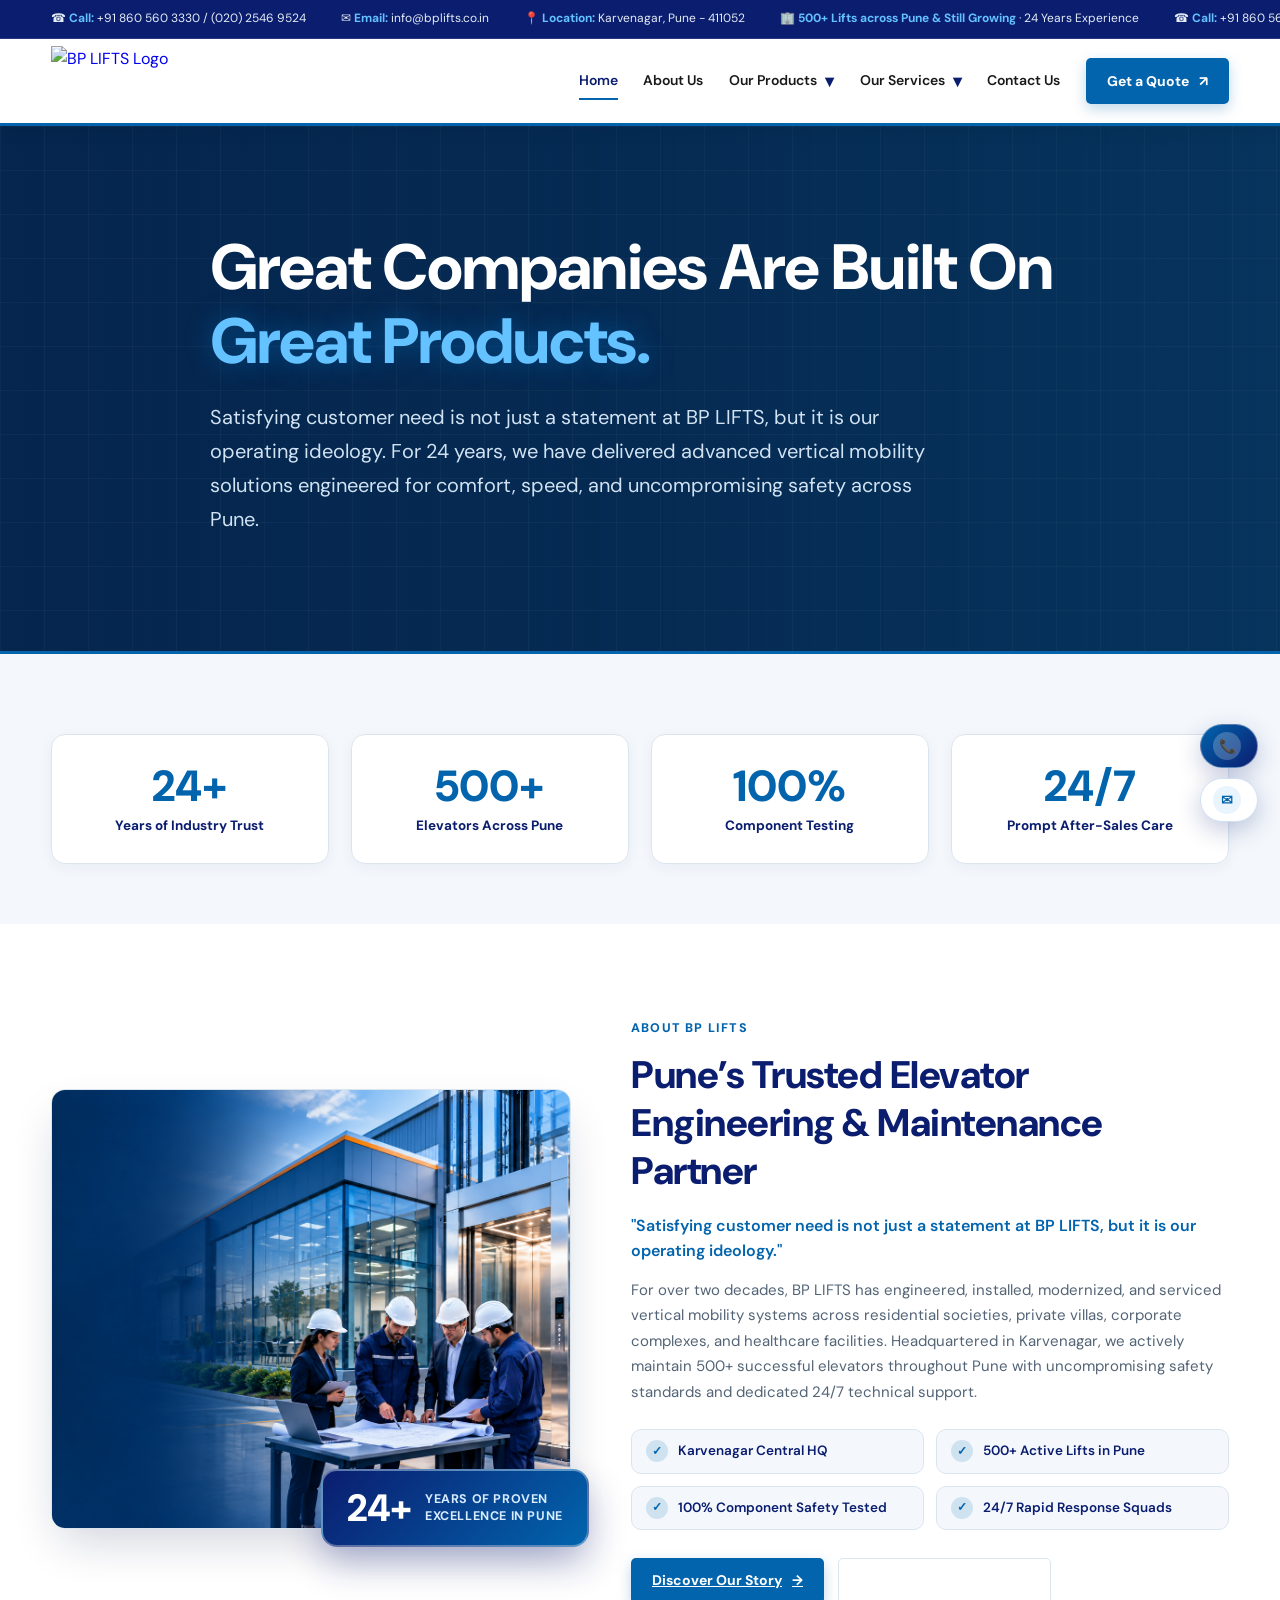
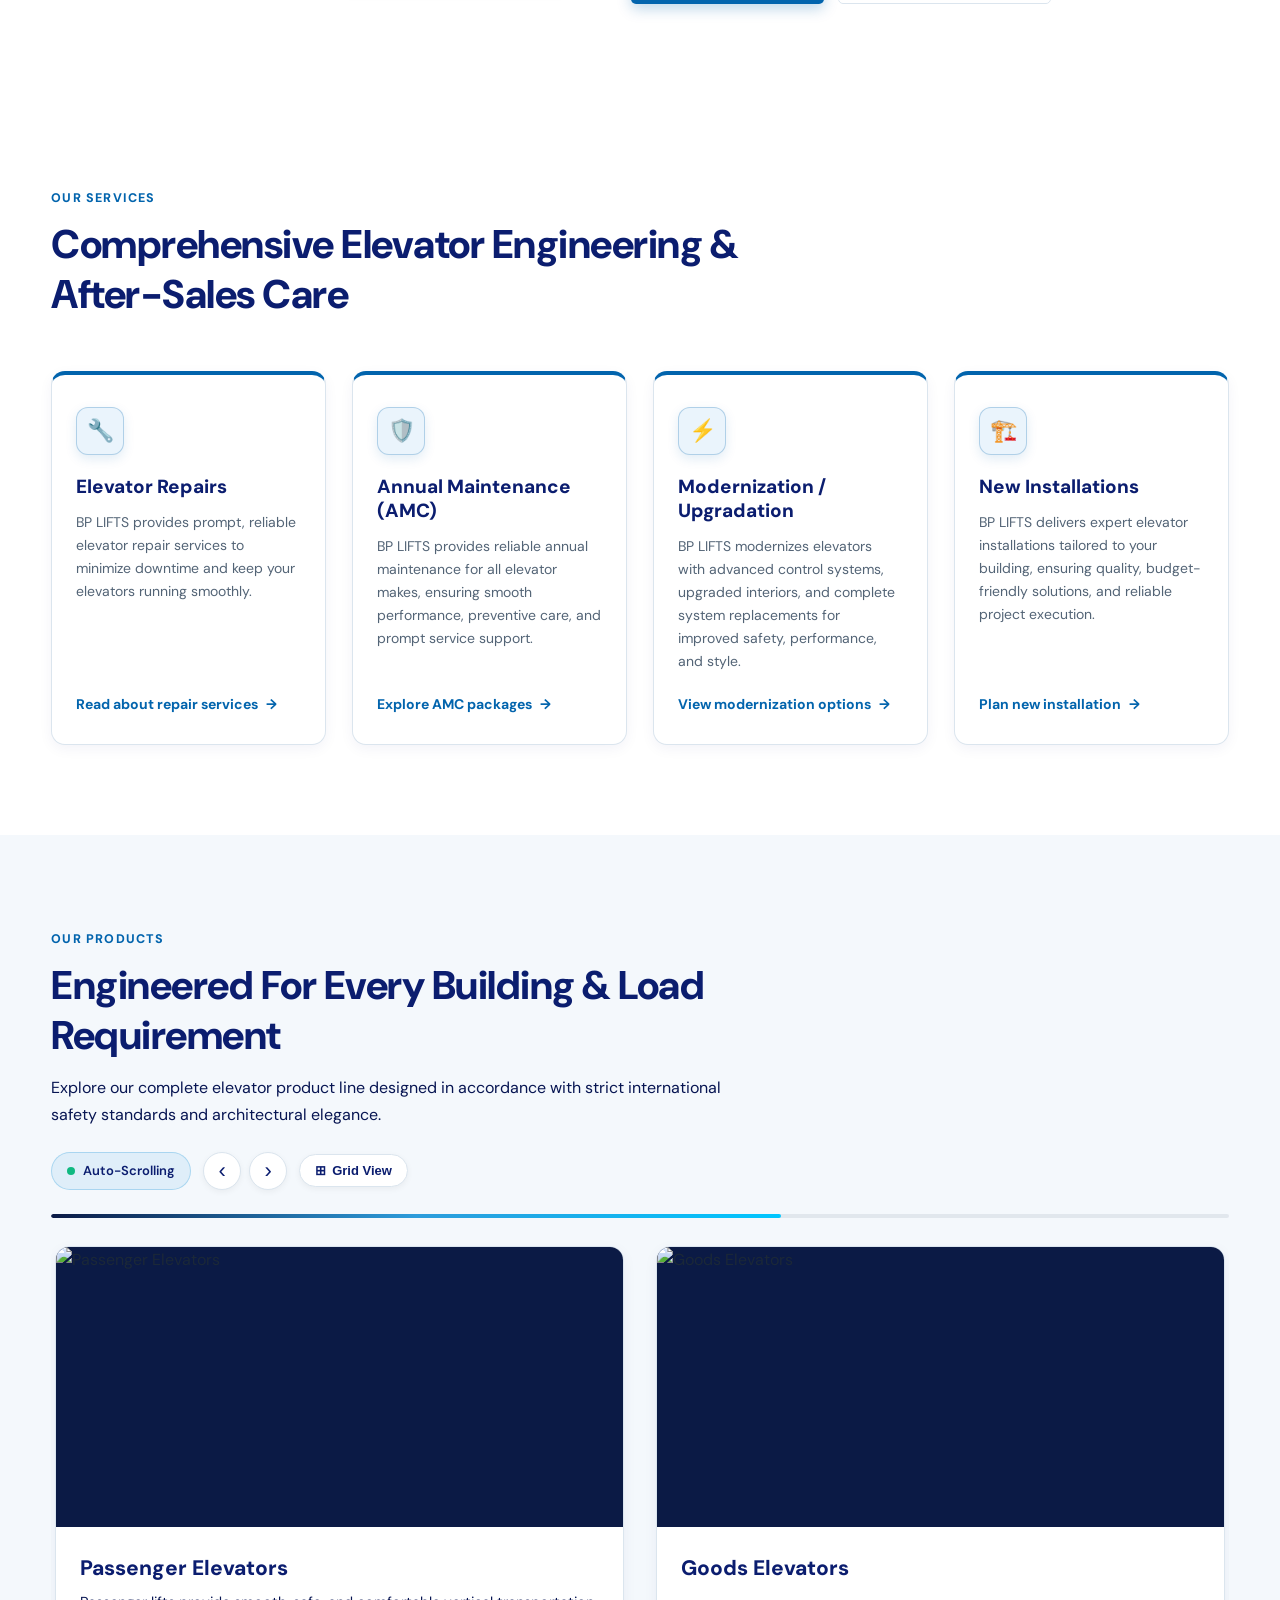
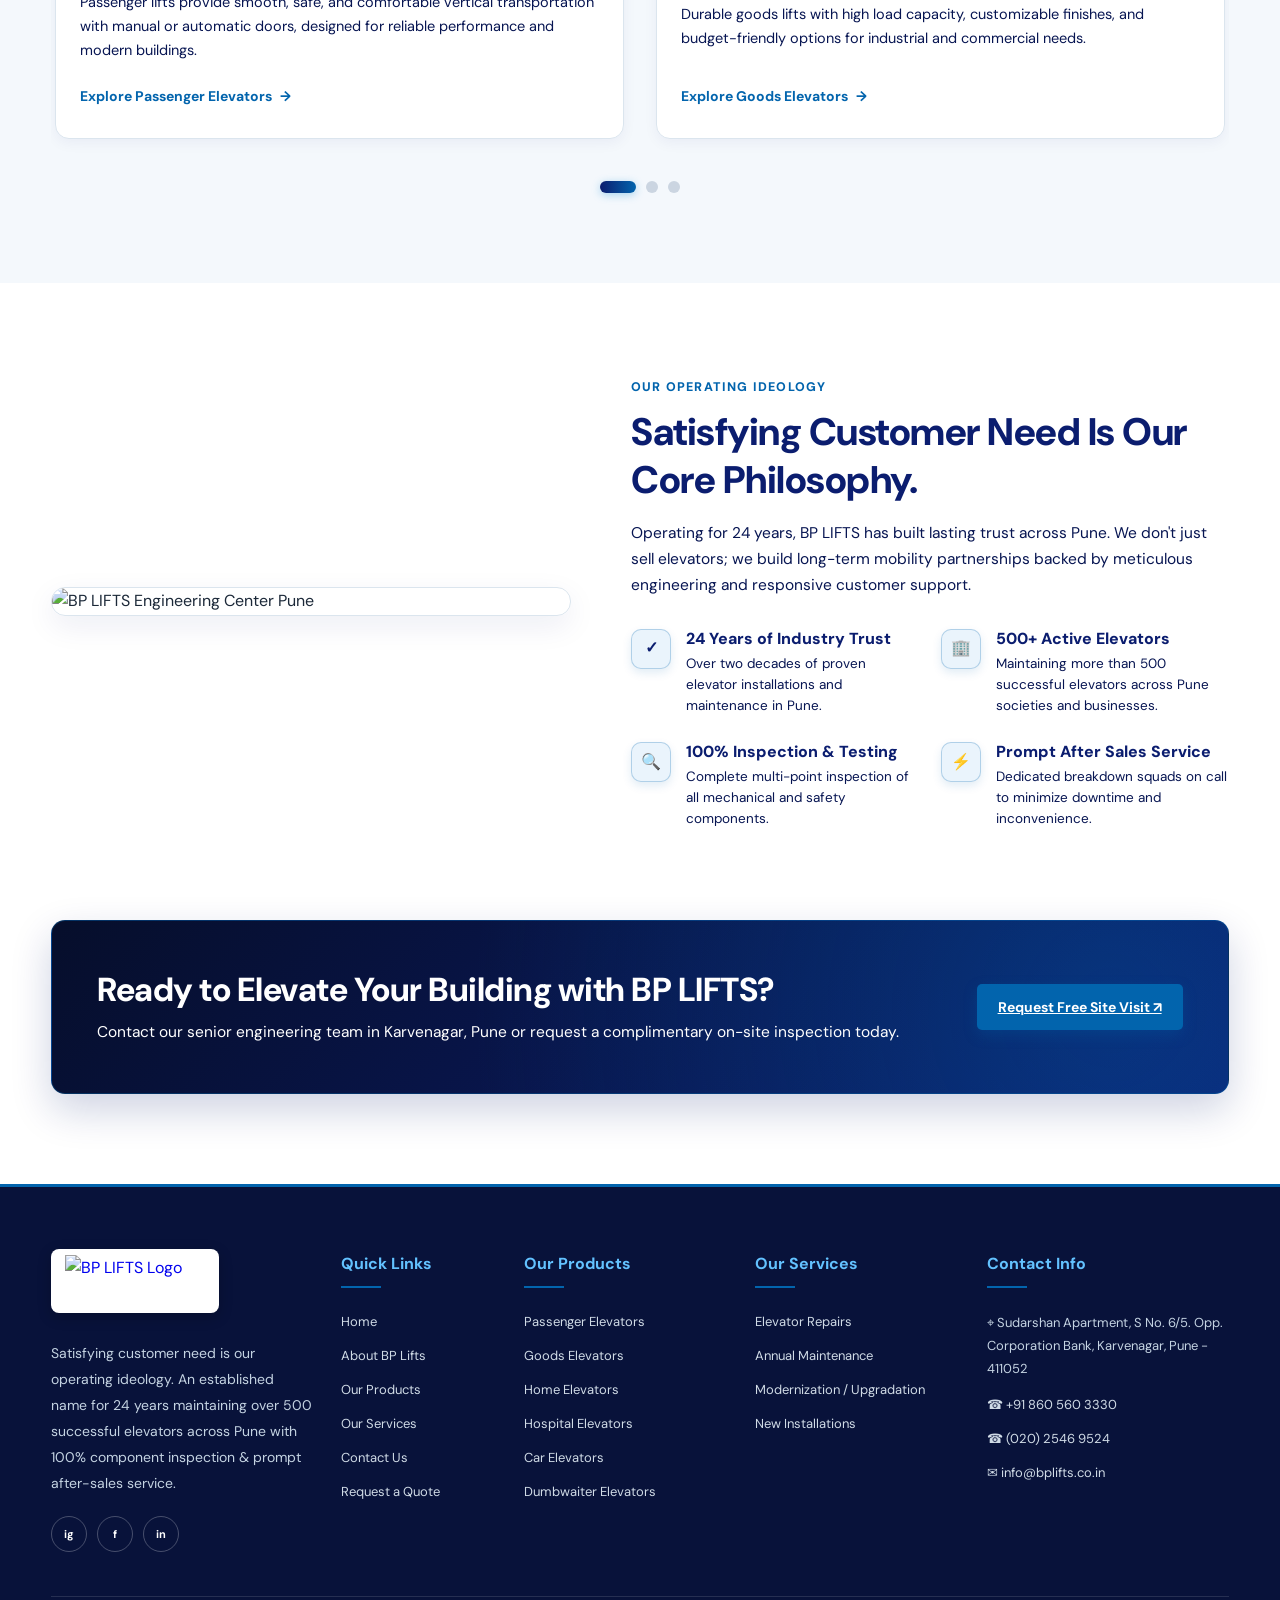
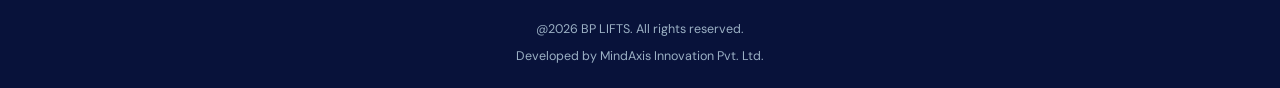
==== BP_Lift_Website/index.html @ f6296ca6 "Update BP LIFTS website pages and styling" ====
<!DOCTYPE html>
<html lang="en">

<head>
  <meta charset="UTF-8">
  <meta name="viewport" content="width=device-width, initial-scale=1.0">
  <meta name="description"
    content="BP LIFTS Pune - Great Companies Are Built On Great Products. Over 500 Lifts across Pune, 24 Years of Engineering Excellence.">
  <title>BP LIFTS Pune | Premium Elevators &amp; Maintenance Services</title>
  <link rel="stylesheet" href="hf.css">
  <link rel="stylesheet" href="index.css">
</head>

<body>

  <!-- TOP CONTACT BAR -->
  <div class="topbar">
    <div class="container topbar-inner">
      <div class="topbar-track" aria-label="Contact details">
        <span class="topbar-item">☎ <b>Call:</b> <a href="tel:+918605603330">+91 860 560 3330</a> / <a
            href="tel:02025469524">(020) 2546 9524</a></span>
        <span class="topbar-item">✉ <b>Email:</b> <a href="mailto:info@bplifts.co.in">info@bplifts.co.in</a></span>
        <span class="topbar-item">📍 <b>Location:</b> Karvenagar, Pune - 411052</span>
        <span class="topbar-item">🏢 <b>500+ Lifts across Pune &amp; Still Growing</b> · 24 Years Experience</span>
        <span class="topbar-item">☎ <b>Call:</b> <a href="tel:+918605603330">+91 860 560 3330</a></span>
        <span class="topbar-item">✉ <b>Email:</b> <a href="mailto:info@bplifts.co.in">info@bplifts.co.in</a></span>
      </div>
      <div class="topbar-social" aria-label="Social links">
        <a class="social-dot" href="#" aria-label="Instagram">ig</a>
        <a class="social-dot" href="#" aria-label="Facebook">f</a>
        <a class="social-dot" href="#" aria-label="LinkedIn">in</a>
      </div>
    </div>
  </div>

  <!-- MAIN HEADER -->
  <header class="site-header">
    <div class="container nav-wrap">
      <a class="brand" href="index.html" aria-label="BP LIFTS home">
        <img src="images/bplogo.jpeg" alt="BP LIFTS Logo" class="site-logo">
      </a>
      <button class="menu-toggle" aria-label="Toggle navigation" aria-expanded="false">☰</button>
      <nav class="nav-links" aria-label="Main navigation">
        <a href="index.html" data-page="home" class="active">Home</a>
        <a href="about.html" data-page="about">About Us</a>

        <!-- OUR PRODUCTS DROPDOWN -->
        <div class="nav-dropdown">
          <a href="products.html" class="nav-dropdown-toggle" data-page="products" aria-haspopup="true"
            aria-expanded="false">
            Our Products <span class="dropdown-arrow">▾</span>
          </a>
          <div class="dropdown-menu" role="menu">
            <a href="products.html" class="dropdown-all">All Products <span>→</span></a>
            <div class="dropdown-divider"></div>
            <a href="products.html#passenger">Passenger Elevators</a>
            <a href="products.html#goods">Goods Elevators</a>
            <a href="products.html#home">Home Elevators</a>
            <a href="products.html#hospital">Hospital Elevators</a>
            <a href="products.html#car">Car Elevators</a>
            <a href="products.html#dumbwaiter">Dumbwaiter Elevators</a>
          </div>
        </div>

        <!-- OUR SERVICES DROPDOWN -->
        <div class="nav-dropdown">
          <a href="services.html" class="nav-dropdown-toggle" data-page="services" aria-haspopup="true"
            aria-expanded="false">
            Our Services <span class="dropdown-arrow">▾</span>
          </a>
          <div class="dropdown-menu" role="menu">
            <a href="services.html" class="dropdown-all">All Services <span>→</span></a>
            <div class="dropdown-divider"></div>
            <a href="services.html#repair">Elevator Repairs</a>
            <a href="services.html#maintenance">Annual Maintenance (AMC)</a>
            <a href="services.html#modernization">Modernization / Upgradation</a>
            <a href="services.html#installation">New Installations</a>
          </div>
        </div>

        <a href="contact.html" data-page="contact">Contact Us</a>
        <a class="btn btn-primary" href="contact.html#quote">Get a Quote <span>↗</span></a>
      </nav>
    </div>
  </header>

  <main>

    <!-- HERO SECTION -->
    <section class="hero">
      <div class="container hero-grid">
        <div>
          <h1>Great Companies Are Built On <span>Great Products.</span></h1>
          <p>Satisfying customer need is not just a statement at BP LIFTS, but it is our operating ideology. For 24
            years, we have delivered advanced vertical mobility solutions engineered for comfort, speed, and
            uncompromising safety across Pune.</p>
        </div>
      </div>
    </section>

    <!-- STATS BAR -->
    <section class="section section-soft" style="padding: 40px 0 20px;">
      <div class="container">
        <div class="stats-grid">
          <div class="stat-card reveal-card">
            <div class="stat-number" data-target="24" data-suffix="+">24+</div>
            <div class="stat-label">Years of Industry Trust</div>
          </div>
          <div class="stat-card reveal-card">
            <div class="stat-number" data-target="500" data-suffix="+">500+</div>
            <div class="stat-label">Elevators Across Pune</div>
          </div>
          <div class="stat-card reveal-card">
            <div class="stat-number" data-target="100" data-suffix="%">100%</div>
            <div class="stat-label">Component Testing</div>
          </div>
          <div class="stat-card reveal-card">
            <div class="stat-number">24/7</div>
            <div class="stat-label">Prompt After-Sales Care</div>
          </div>
        </div>
      </div>
    </section>

    <!-- SHORT ABOUT BP LIFTS SECTION -->
    <section class="section about-home" id="about-overview">
      <div class="container">
        <div class="about-home-grid">
          <!-- Left: Image with floating badge -->
          <div class="about-home-media reveal-card">
            <div class="about-home-img-wrap">
              <img loading="lazy" src="images/aboutbg.png" alt="BP LIFTS Elevator Engineering Pune">
            </div>
            <div class="about-experience-badge">
              <div class="about-badge-number">24+</div>
              <div class="about-badge-text">Years Of Proven<br>Excellence In Pune</div>
            </div>
          </div>

          <!-- Right: Content & Key Highlights -->
          <div class="about-home-content reveal-card">
            <div class="eyebrow">About BP LIFTS</div>
            <h2>Pune’s Trusted Elevator Engineering &amp; Maintenance Partner</h2>
            <p class="about-home-lead">"Satisfying customer need is not just a statement at BP LIFTS, but it is our
              operating ideology."</p>
            <p class="about-home-p">For over two decades, BP LIFTS has engineered, installed, modernized, and serviced
              vertical mobility systems across residential societies, private villas, corporate complexes, and
              healthcare facilities. Headquartered in Karvenagar, we actively maintain 500+ successful elevators
              throughout Pune with uncompromising safety standards and dedicated 24/7 technical support.</p>

            <div class="about-home-pills">
              <div class="about-pill-item">
                <span class="pill-icon">✓</span>
                <span>Karvenagar Central HQ</span>
              </div>
              <div class="about-pill-item">
                <span class="pill-icon">✓</span>
                <span>500+ Active Lifts in Pune</span>
              </div>
              <div class="about-pill-item">
                <span class="pill-icon">✓</span>
                <span>100% Component Safety Tested</span>
              </div>
              <div class="about-pill-item">
                <span class="pill-icon">✓</span>
                <span>24/7 Rapid Response Squads</span>
              </div>
            </div>

            <div class="about-home-actions">
              <a class="btn btn-primary" href="about.html">Discover Our Story <span>→</span></a>
              <a class="btn btn-secondary" href="contact.html#quote" style="border: 1px solid var(--bp-border);">Request
                Free Site Visit <span>↗</span></a>
            </div>
          </div>
        </div>
      </div>
    </section>

    <!-- OUR SERVICES SECTION -->
    <section class="section" id="services">
      <div class="container">
        <div class="section-head">
          <div class="eyebrow">Our Services</div>
          <h2>Comprehensive Elevator Engineering &amp; After-Sales Care</h2>
        </div>

        <div class="services-grid-home">
          <!-- 1. ELEVATOR REPAIRS -->
          <div class="service-box reveal-card">
            <div>
              <div class="service-box-icon">🔧</div>
              <h3>Elevator Repairs</h3>
              <p>BP LIFTS provides prompt, reliable elevator repair services to minimize downtime and keep your
                elevators running smoothly.</p>
            </div>
            <a class="text-link" href="services.html#repair">Read about repair services <span>→</span></a>
          </div>

          <!-- 2. ANNUAL MAINTENANCE -->
          <div class="service-box reveal-card">
            <div>
              <div class="service-box-icon">🛡️</div>
              <h3>Annual Maintenance (AMC)</h3>
              <p>BP LIFTS provides reliable annual maintenance for all elevator makes, ensuring smooth performance,
                preventive care, and prompt service support.</p>
            </div>
            <a class="text-link" href="services.html#maintenance">Explore AMC packages <span>→</span></a>
          </div>

          <!-- 3. MODERNIZATION / UPGRADATION -->
          <div class="service-box reveal-card">
            <div>
              <div class="service-box-icon">⚡</div>
              <h3>Modernization / Upgradation</h3>
              <p>BP LIFTS modernizes elevators with advanced control systems, upgraded interiors, and complete system
                replacements for improved safety, performance, and style.</p>
            </div>
            <a class="text-link" href="services.html#modernization">View modernization options <span>→</span></a>
          </div>

          <!-- 4. NEW INSTALLATIONS -->
          <div class="service-box reveal-card">
            <div>
              <div class="service-box-icon">🏗️</div>
              <h3>New Installations</h3>
              <p>BP LIFTS delivers expert elevator installations tailored to your building, ensuring quality,
                budget-friendly solutions, and reliable project execution.</p>
            </div>
            <a class="text-link" href="services.html#installation">Plan new installation <span>→</span></a>
          </div>
        </div>
      </div>
    </section>

    <!-- OUR PRODUCTS SECTION (6 CORE PRODUCTS FROM BROCHURE) -->
    <section class="section section-soft" id="products">
      <div class="container">
        <div class="section-head products-header-wrap">
          <div>
            <div class="eyebrow">Our Products</div>
            <h2>Engineered For Every Building &amp; Load Requirement</h2>
            <p>Explore our complete elevator product line designed in accordance with strict international safety
              standards and architectural elegance.</p>
          </div>

          <!-- Carousel Controls & Interactive View Toggle -->
          <div class="products-carousel-toolbar">
            <div class="carousel-status-pill" id="carouselStatus" title="Status of card slider">
              <span class="pulse-dot"></span>
              <span class="status-text">Auto-Scrolling</span>
            </div>
            <div class="carousel-nav-controls">
              <button type="button" class="carousel-nav-btn prev-btn" id="prodPrevBtn" aria-label="Previous products"
                title="Previous products">‹</button>
              <button type="button" class="carousel-nav-btn next-btn" id="prodNextBtn" aria-label="Next products"
                title="Next products">›</button>
            </div>
            <button type="button" class="view-toggle-btn" id="viewToggleBtn"
              aria-label="Toggle between auto-slider and grid view" title="Switch layout">
              <span class="view-icon">⊞</span>
              <span class="view-label">Grid View</span>
            </button>
          </div>
        </div>

        <!-- Timer progress bar for smooth auto-scroll -->
        <div class="carousel-progress-track" id="carouselProgressTrack">
          <div class="carousel-progress-fill" id="carouselProgress"></div>
        </div>

        <!-- Slider Viewport: Keeps exactly 2 products in one row sliding smoothly -->
        <div class="products-slider-viewport" id="productsViewport">
          <div class="products-slider-track" id="productsTrack">
            <!-- 1. Passenger -->
            <article class="card reveal-card">
              <div class="card-img">
                <img loading="lazy"
                  src="https://media.istockphoto.com/id/523783327/photo/administrative-workers-smiling-in-elevator.jpg?s=170667a&w=0&k=20&c=rnMBOjRauPWeAwKF8XWBetefYHIlkX_GxK6dknkR7TA="
                  alt="Passenger Elevators">
              </div>
              <div class="card-body">
                <h3>Passenger Elevators</h3>
                <p>Passenger lifts provide smooth, safe, and comfortable vertical transportation with manual or
                  automatic
                  doors, designed for reliable performance and modern buildings.</p>
                <a class="text-link" href="products.html#passenger">Explore Passenger Elevators <span>→</span></a>
              </div>
            </article>

            <!-- 2. Goods -->
            <article class="card reveal-card">
              <div class="card-img">
                <img loading="lazy"
                  src="https://5.imimg.com/data5/SELLER/Default/2024/11/467856465/HE/YP/LT/126254231/commercial-goods-lift-1000x1000.jpg"
                  alt="Goods Elevators">
              </div>
              <div class="card-body">
                <h3>Goods Elevators</h3>
                <p>Durable goods lifts with high load capacity, customizable finishes, and budget-friendly options for
                  industrial and commercial needs.</p>
                <a class="text-link" href="products.html#goods">Explore Goods Elevators <span>→</span></a>
              </div>
            </article>

            <!-- 3. Home -->
            <article class="card reveal-card">
              <div class="card-img">
                <img loading="lazy"
                  src="https://tse1.mm.bing.net/th/id/OIP.SI5IVNrHRQ_gCzKectjDCgHaJ4?r=0&rs=1&pid=ImgDetMain&o=7&rm=3"
                  alt="Home Elevators">
              </div>
              <div class="card-body">
                <h3>Home Elevators</h3>
                <p>Compact, energy-efficient home lifts for villas, bungalows, and duplexes, featuring gearless
                  technology, no machine room requirement, and single-phase power compatibility.</p>
                <a class="text-link" href="products.html#home">Explore Home Elevators <span>→</span></a>
              </div>
            </article>

            <!-- 4. Hospital -->
            <article class="card reveal-card">
              <div class="card-img">
                <img loading="lazy" src="https://www.carrymaxlifts.com/img/products/hospital-elevator.jpg"
                  alt="Hospital Elevators">
              </div>
              <div class="card-body">
                <h3>Hospital Elevators</h3>
                <p>Reliable hospital lifts designed for smooth, safe patient transportation, ensuring dependable
                  performance in hospitals, clinics, and nursing homes.</p>
                <a class="text-link" href="products.html#hospital">Explore Hospital Elevators <span>→</span></a>
              </div>
            </article>

            <!-- 5. Car -->
            <article class="card reveal-card">
              <div class="card-img">
                <img loading="lazy" src="images/car_elevator.jpg" alt="Car Elevators">
              </div>
              <div class="card-body">
                <h3>Car Elevators</h3>
                <p>Durable, high-performance vehicle lifts built with premium materials and advanced technology,
                  offering
                  innovative designs for diverse automotive needs.</p>
                <a class="text-link" href="products.html#car">Explore Car Elevators <span>→</span></a>
              </div>
            </article>

            <!-- 6. Dumbwaiter -->
            <article class="card reveal-card">
              <div class="card-img">
                <img loading="lazy" src="images/dumbwaiter.jpg" alt="Dumbwaiter Elevators">
              </div>
              <div class="card-body">
                <h3>Dumbwaiter Elevators</h3>
                <p>Compact dumbwaiter lifts for effortlessly transporting food, laundry, and other goods between floors
                  with convenient push-button operation.</p>
                <a class="text-link" href="products.html#dumbwaiter">Explore Dumbwaiter Elevators <span>→</span></a>
              </div>
            </article>
          </div>
        </div>

        <!-- Slider Pagination Dots -->
        <div class="products-slider-dots" id="productsDots" aria-label="Slide indicators">
          <button type="button" class="slider-dot active" data-slide="0"
            aria-label="Slide 1: Passenger &amp; Goods"></button>
          <button type="button" class="slider-dot" data-slide="1" aria-label="Slide 2: Home &amp; Hospital"></button>
          <button type="button" class="slider-dot" data-slide="2" aria-label="Slide 3: Car &amp; Dumbwaiter"></button>
        </div>
      </div>
    </section>

    <!-- OPERATING IDEOLOGY & WHY BP LIFTS -->
    <section class="section">
      <div class="container split">
        <div class="split-image">
          <img loading="lazy"
            src="https://images.unsplash.com/photo-1486406146926-c627a92ad1ab?auto=format&fit=crop&w=1200&q=80"
            alt="BP LIFTS Engineering Center Pune">
        </div>
        <div class="split-copy">
          <div class="eyebrow">Our Operating Ideology</div>
          <h2>Satisfying Customer Need Is Our Core Philosophy.</h2>
          <p>Operating for 24 years, BP LIFTS has built lasting trust across Pune. We don't just sell elevators; we
            build long-term mobility partnerships backed by meticulous engineering and responsive customer support.</p>

          <div class="feature-list">
            <div class="feature">
              <span class="feature-icon">✓</span>
              <div>
                <h3>24 Years of Industry Trust</h3>
                <p>Over two decades of proven elevator installations and maintenance in Pune.</p>
              </div>
            </div>
            <div class="feature">
              <span class="feature-icon">🏢</span>
              <div>
                <h3>500+ Active Elevators</h3>
                <p>Maintaining more than 500 successful elevators across Pune societies and businesses.</p>
              </div>
            </div>
            <div class="feature">
              <span class="feature-icon">🔍</span>
              <div>
                <h3>100% Inspection &amp; Testing</h3>
                <p>Complete multi-point inspection of all mechanical and safety components.</p>
              </div>
            </div>
            <div class="feature">
              <span class="feature-icon">⚡</span>
              <div>
                <h3>Prompt After Sales Service</h3>
                <p>Dedicated breakdown squads on call to minimize downtime and inconvenience.</p>
              </div>
            </div>
          </div>
        </div>
      </div>
    </section>

    <!-- CALL TO ACTION (CTA) BAND -->
    <section class="section" style="padding-top: 0;">
      <div class="container">
        <div class="cta-band reveal-card">
          <div>
            <h2>Ready to Elevate Your Building with BP LIFTS?</h2>
            <p>Contact our senior engineering team in Karvenagar, Pune or request a complimentary on-site inspection
              today.</p>
          </div>
          <a class="btn btn-primary" href="contact.html#quote">Request Free Site Visit ↗</a>
        </div>
      </div>
    </section>
  </main>

  <!-- GLOBAL FOOTER -->
  <footer class="site-footer">
    <div class="container footer-grid">
      <div class="footer-brand">
        <a class="brand" href="index.html" aria-label="BP LIFTS home">
          <img src="images/bplogo.jpeg" alt="BP LIFTS Logo" class="site-logo">
        </a>
        <p>Satisfying customer need is our operating ideology. An established name for 24 years maintaining over 500
          successful elevators across Pune with 100% component inspection &amp; prompt after-sales service.</p>
        <div class="topbar-social">
          <a class="social-dot" href="#" aria-label="Instagram">ig</a>
          <a class="social-dot" href="#" aria-label="Facebook">f</a>
          <a class="social-dot" href="#" aria-label="LinkedIn">in</a>
        </div>
      </div>
      <div class="footer-col">
        <h3>Quick Links</h3>
        <a href="index.html">Home</a>
        <a href="about.html">About BP Lifts</a>
        <a href="products.html">Our Products</a>
        <a href="services.html">Our Services</a>
        <a href="contact.html">Contact Us</a>
        <a href="contact.html#quote">Request a Quote</a>
      </div>
      <div class="footer-col">
        <h3>Our Products</h3>
        <a href="products.html#passenger">Passenger Elevators</a>
        <a href="products.html#goods">Goods Elevators</a>
        <a href="products.html#home">Home Elevators</a>
        <a href="products.html#hospital">Hospital Elevators</a>
        <a href="products.html#car">Car Elevators</a>
        <a href="products.html#dumbwaiter">Dumbwaiter Elevators</a>
      </div>
      <div class="footer-col">
        <h3>Our Services</h3>
        <a href="services.html#repair">Elevator Repairs</a>
        <a href="services.html#maintenance">Annual Maintenance</a>
        <a href="services.html#modernization">Modernization / Upgradation</a>
        <a href="services.html#installation">New Installations</a>
      </div>
      <div class="footer-col">
        <h3>Contact Info</h3>
        <p>⌖ Sudarshan Apartment, S No. 6/5. Opp. Corporation Bank, Karvenagar, Pune - 411052</p>
        <a href="tel:+918605603330">☎ +91 860 560 3330</a>
        <a href="tel:02025469524">☎ (020) 2546 9524</a>
        <a href="mailto:info@bplifts.co.in">✉ info@bplifts.co.in</a>
      </div>
    </div>
    <div class="container footer-bottom">
      <span>@<span data-year>2026</span> BP LIFTS. All rights reserved.</span>
      <span>Developed by MindAxis Innovation Pvt. Ltd.</span>
    </div>
  </footer>

  <!-- FLOATING ACTION BUTTONS (CALL, SITE VISIT, EMAIL) -->
  <div class="floating-action-group" aria-label="Quick contact actions">
    <a href="tel:+918605603330" class="float-btn float-call" title="Call BP LIFTS: +91 860 560 3330">
      <span class="float-icon">📞</span>
    </a>
    <a href="mailto:info@bplifts.co.in" class="float-btn float-email" title="Send Email: info@bplifts.co.in">
      <span class="float-icon">✉</span>
    </a>
  </div>

  <button class="back-top" aria-label="Scroll to top" title="Back to top">↑</button>
  <script src="hf.js"></script>

  <script>
    document.querySelectorAll('.nav-links [data-page="home"]').forEach(link => link.classList.add('active'));

    // ========================================================
    // 1. STATS NUMBER COUNT-UP ANIMATION
    // ========================================================
    function initStatsCounter() {
      const statsSection = document.querySelector('.stats-grid');
      let animated = false;

      function runCountUp() {
        const counters = document.querySelectorAll('.stat-number[data-target]');
        counters.forEach(counter => {
          const target = parseInt(counter.getAttribute('data-target'), 10);
          const suffix = counter.getAttribute('data-suffix') || '';
          const duration = 1600;
          const startTime = performance.now();

          function step(now) {
            const elapsed = now - startTime;
            const progress = Math.min(elapsed / duration, 1);
            // easeOutCubic
            const ease = 1 - Math.pow(1 - progress, 3);
            const val = Math.floor(ease * target);
            counter.textContent = val + suffix;
            if (progress < 1) {
              requestAnimationFrame(step);
            } else {
              counter.textContent = target + suffix;
            }
          }
          requestAnimationFrame(step);
        });
      }

      if (statsSection && 'IntersectionObserver' in window) {
        const obs = new IntersectionObserver((entries) => {
          if (entries[0].isIntersecting && !animated) {
            animated = true;
            runCountUp();
            obs.disconnect();
          }
        }, { threshold: 0.25 });
        obs.observe(statsSection);
      } else {
        runCountUp();
      }
    }

    // ========================================================
    // 2. STAGGERED SCROLL REVEAL ANIMATIONS
    // ========================================================
    function initScrollReveal() {
      const reveals = document.querySelectorAll('.reveal-card');
      if ('IntersectionObserver' in window) {
        const obs = new IntersectionObserver((entries) => {
          entries.forEach((entry, i) => {
            if (entry.isIntersecting) {
              setTimeout(() => {
                entry.target.classList.add('is-revealed');
              }, (i % 4) * 90);
              obs.unobserve(entry.target);
            }
          });
        }, { threshold: 0.12 });
        reveals.forEach(el => obs.observe(el));
      } else {
        reveals.forEach(el => el.classList.add('is-revealed'));
      }
    }

    // ========================================================
    // 3. SERVICE BOXES ROTATING SPOTLIGHT
    // ========================================================
    function initServicesSpotlight() {
      const boxes = document.querySelectorAll('.services-grid-home .service-box');
      if (!boxes.length) return;
      let activeIndex = 0;
      let userHovering = false;

      boxes.forEach(box => {
        box.addEventListener('mouseenter', () => {
          userHovering = true;
          boxes.forEach(b => b.classList.remove('spotlight-active'));
        });
        box.addEventListener('mouseleave', () => {
          userHovering = false;
        });
      });

      setInterval(() => {
        if (userHovering) return;
        boxes.forEach(b => b.classList.remove('spotlight-active'));
        if (boxes[activeIndex]) {
          boxes[activeIndex].classList.add('spotlight-active');
        }
        activeIndex = (activeIndex + 1) % boxes.length;
      }, 3200);
    }

    // ========================================================
    // 4. PRODUCTS AUTO-SCROLLING 2-IN-ROW CAROUSEL & VIEW TOGGLE
    // ========================================================
    function initProductsCarousel() {
      const viewport = document.getElementById('productsViewport');
      const track = document.getElementById('productsTrack');
      const dots = document.querySelectorAll('.slider-dot');
      const prevBtn = document.getElementById('prodPrevBtn');
      const nextBtn = document.getElementById('prodNextBtn');
      const statusPill = document.getElementById('carouselStatus');
      const statusText = statusPill ? statusPill.querySelector('.status-text') : null;
      const progressFill = document.getElementById('carouselProgress');
      const viewToggleBtn = document.getElementById('viewToggleBtn');

      if (!viewport || !track) return;

      const totalSlides = 3; // 6 products / 2 per slide = 3 slides
      let currentSlide = 0;
      let isPaused = false;
      let isGridMode = false;
      const slideDuration = 4000;
      let elapsed = 0;
      const tick = 40;

      function updateSlide(animate = true) {
        if (isGridMode) return;
        const cards = track.querySelectorAll('.card');
        if (!cards.length) return;

        const targetCard = cards[currentSlide * 2] || cards[0];
        const offset = targetCard.offsetLeft - cards[0].offsetLeft;

        track.style.transition = animate ? 'transform 0.65s cubic-bezier(0.25, 1, 0.5, 1)' : 'none';
        track.style.transform = `translateX(-${offset}px)`;

        dots.forEach((dot, idx) => {
          dot.classList.toggle('active', idx === currentSlide);
        });
      }

      function nextSlide() {
        currentSlide = (currentSlide + 1) % totalSlides;
        elapsed = 0;
        if (progressFill) progressFill.style.width = '0%';
        updateSlide(true);
      }

      function prevSlide() {
        currentSlide = (currentSlide - 1 + totalSlides) % totalSlides;
        elapsed = 0;
        if (progressFill) progressFill.style.width = '0%';
        updateSlide(true);
      }

      function goTo(index) {
        currentSlide = index;
        elapsed = 0;
        if (progressFill) progressFill.style.width = '0%';
        updateSlide(true);
      }

      // 4-second auto-scroll timer ticker
      setInterval(() => {
        if (isPaused || isGridMode) return;
        elapsed += tick;
        const pct = Math.min((elapsed / slideDuration) * 100, 100);
        if (progressFill) progressFill.style.width = pct + '%';
        if (elapsed >= slideDuration) {
          nextSlide();
        }
      }, tick);

      // Pause on hover
      viewport.addEventListener('mouseenter', () => {
        if (isGridMode) return;
        isPaused = true;
        if (statusPill) statusPill.classList.add('is-paused');
        if (statusText) statusText.textContent = 'Paused (Hover)';
      });

      viewport.addEventListener('mouseleave', () => {
        if (isGridMode) return;
        isPaused = false;
        if (statusPill) statusPill.classList.remove('is-paused');
        if (statusText) statusText.textContent = 'Auto-Scrolling';
      });

      // Controls
      if (nextBtn) nextBtn.addEventListener('click', nextSlide);
      if (prevBtn) prevBtn.addEventListener('click', prevSlide);

      dots.forEach(dot => {
        dot.addEventListener('click', () => {
          const s = parseInt(dot.getAttribute('data-slide'), 10);
          if (!isNaN(s)) goTo(s);
        });
      });

      // Layout Toggle (Auto-Slider vs Grid View)
      if (viewToggleBtn) {
        viewToggleBtn.addEventListener('click', () => {
          isGridMode = !isGridMode;
          if (isGridMode) {
            viewport.classList.add('is-grid');
            viewToggleBtn.querySelector('.view-icon').textContent = '⇄';
            viewToggleBtn.querySelector('.view-label').textContent = 'Auto-Slider';
            if (statusPill) statusPill.classList.add('is-paused');
            if (statusText) statusText.textContent = 'Grid View (All)';
            if (progressFill) progressFill.style.width = '0%';
            track.style.transform = 'none';
          } else {
            viewport.classList.remove('is-grid');
            viewToggleBtn.querySelector('.view-icon').textContent = '⊞';
            viewToggleBtn.querySelector('.view-label').textContent = 'Grid View';
            if (statusPill) statusPill.classList.remove('is-paused');
            if (statusText) statusText.textContent = 'Auto-Scrolling';
            elapsed = 0;
            updateSlide(false);
          }
        });
      }

      // Touch swipe support for mobile
      let touchStartX = 0;
      viewport.addEventListener('touchstart', e => {
        touchStartX = e.changedTouches[0].screenX;
      }, { passive: true });

      viewport.addEventListener('touchend', e => {
        const touchEndX = e.changedTouches[0].screenX;
        if (touchEndX - touchStartX < -45) {
          nextSlide();
        } else if (touchEndX - touchStartX > 45) {
          prevSlide();
        }
      }, { passive: true });

      window.addEventListener('resize', () => {
        if (!isGridMode) {
          updateSlide(false);
        }
      });

      // Initial alignment
      setTimeout(() => updateSlide(false), 80);
    }

    // Initialize all enhancements
    let isInitialized = false;
    function initAllAnimations() {
      if (isInitialized) return;
      isInitialized = true;
      initStatsCounter();
      initScrollReveal();
      initServicesSpotlight();
      initProductsCarousel();
    }

    document.addEventListener('DOMContentLoaded', initAllAnimations);
    if (document.readyState === 'complete' || document.readyState === 'interactive') {
      initAllAnimations();
    }
  </script>
</body>

</html>
---- BP_Lift_Website/hf.css ----
/* =====================================================
   BP LIFTS - SHARED HEADER, NAVBAR, DROPDOWN & FOOTER
   Theme: White | Light Blue (#0264AD) | Dark Blue (#0B1D6F)
===================================================== */

/* ---------- ROOT VARIABLES ---------- */
:root {
    --bp-dark-blue: #0B1D6F;
    --bp-dark-blue-hover: #071552;
    --bp-light-blue: #0264AD;
    --bp-light-blue-hover: #014e88;
    --bp-blue-soft: #eaf4fc;
    --bp-white: #ffffff;
    --bp-text: #1b2838;
    --bp-muted: #95a8ba;
    --bp-border: #dbe5ee;
    --bp-container: 1180px;

    /* Semantic color mappings to new logo colors */
    --bp-blue: var(--bp-light-blue);
    --bp-blue-dark: var(--bp-dark-blue);
    --bp-black: var(--bp-dark-blue);
    --bp-black-dark: #07123a;
}

/* ---------- GLOBAL HEADER/FOOTER BASE ---------- */
.site-header *,
.topbar *,
.site-footer *,
.back-top {
    box-sizing: border-box;
}

.site-header a,
.topbar a,
.site-footer a {
    text-decoration: none;
}

.site-header button,
.site-footer button {
    font: inherit;
}

.site-header .container,
.topbar .container,
.site-footer .container {
    width: min(var(--bp-container), 92%);
    margin-inline: auto;
}

/* =====================================================
   TOP CONTACT BAR
===================================================== */

.topbar {
    position: relative;
    z-index: 1201;
    width: 100%;
    min-height: 38px;
    overflow: hidden;
    background: var(--bp-dark-blue);
    color: var(--bp-white);
    border-bottom: 1px solid rgba(255, 255, 255, 0.12);
    font-family: 'DM Sans', sans-serif;
    font-size: 12px;
}

.topbar-inner {
    min-height: 38px;
    display: flex;
    align-items: center;
    justify-content: space-between;
    gap: 18px;
}

.topbar-track {
    display: flex;
    align-items: center;
    gap: 35px;
    width: max-content;
    white-space: nowrap;
    animation: bpContactScroll 28s linear infinite;
}

.topbar:hover .topbar-track {
    animation-play-state: paused;
}

.topbar-item {
    flex-shrink: 0;
    color: #e5edf5;
}

.topbar-item a {
    color: inherit;
    text-decoration: none;
    transition: color 0.2s ease;
}

.topbar-item a:hover {
    color: #63c2ff;
    text-decoration: underline;
}

.topbar-item b {
    color: #63c2ff;
    font-weight: 700;
}

@keyframes bpContactScroll {
    0% {
        transform: translateX(0);
    }

    100% {
        transform: translateX(-35%);
    }
}

/* Social links in top bar */
.topbar-social {
    display: flex;
    align-items: center;
    gap: 8px;
    flex-shrink: 0;
}

.social-dot {
    width: 29px;
    height: 29px;
    display: inline-flex;
    align-items: center;
    justify-content: center;
    border: 1px solid rgba(255, 255, 255, 0.28);
    border-radius: 50%;
    color: var(--bp-white);
    font-size: 11px;
    font-weight: 700;
    transition: background 0.25s ease, color 0.25s ease,
        border-color 0.25s ease;
}

.social-dot:hover {
    background: var(--bp-light-blue);
    border-color: var(--bp-light-blue);
    color: var(--bp-white);
}

/* =====================================================
   MAIN HEADER
===================================================== */

.site-header {
    position: sticky;
    top: 0;
    z-index: 1200;
    width: 100%;
    background: var(--bp-white);
    border-bottom: 3px solid var(--bp-blue);
    box-shadow: 0 4px 18px rgba(0, 0, 0, 0.07);
    font-family: 'DM Sans', sans-serif;
}

.nav-wrap {
    min-height: 84px;
    display: flex;
    align-items: center;
    justify-content: space-between;
    gap: 25px;
}

/* Logo */
.brand {
    display: inline-flex;
    align-items: center;
    flex-shrink: 0;
    min-width: 0;
}

.site-logo {
    display: block;
    width: 135px;
    height: 70px;
    object-fit: contain;
    object-position: left center;
}

.brand-name {
    color: var(--bp-black);
    font-size: 22px;
    font-weight: 800;
    letter-spacing: -0.5px;
}

/* =====================================================
   NAVIGATION LINKS
===================================================== */

.nav-links {
    display: flex;
    align-items: center;
    justify-content: flex-end;
    gap: clamp(14px, 2vw, 28px);
}

.nav-links > a:not(.btn),
.nav-dropdown-toggle {
    position: relative;
    display: inline-flex;
    align-items: center;
    justify-content: center;
    min-height: 44px;
    padding: 8px 0;
    background: transparent;
    border: 0;
    color: #191919;
    font-size: 14px;
    font-weight: 600;
    white-space: nowrap;
    cursor: pointer;
    transition: color 0.2s ease;
}

.nav-links > a:not(.btn)::after,
.nav-dropdown-toggle::after {
    content: "";
    position: absolute;
    left: 0;
    bottom: 3px;
    width: 0;
    height: 2px;
    background: var(--bp-blue);
    transition: width 0.25s ease;
}

.nav-links > a:not(.btn):hover,
.nav-links > a.active,
.nav-dropdown-toggle.active,
.nav-dropdown:hover > .nav-dropdown-toggle,
.nav-dropdown.dropdown-open > .nav-dropdown-toggle {
    color: var(--bp-blue-dark);
}

.nav-links > a:not(.btn):hover::after,
.nav-links > a.active::after,
.nav-dropdown-toggle.active::after,
.nav-dropdown:hover > .nav-dropdown-toggle::after,
.nav-dropdown.dropdown-open > .nav-dropdown-toggle::after {
    width: 100%;
}

/* =====================================================
   OUR PRODUCTS DROPDOWN
===================================================== */

.nav-dropdown {
    position: relative;
    display: flex;
    align-items: center;
    min-height: 44px;
}

.nav-dropdown-toggle {
    gap: 8px;
    font-family: inherit;
}

.dropdown-arrow {
    display: inline-block;
    color: var(--bp-blue-dark);
    font-size: 17px;
    line-height: 1;
    transition: transform 0.25s ease;
}

.nav-dropdown:hover .dropdown-arrow,
.nav-dropdown:focus-within .dropdown-arrow,
.nav-dropdown.dropdown-open .dropdown-arrow {
    transform: rotate(180deg);
}

/* Dropdown panel */
.dropdown-menu {
    position: absolute;
    top: calc(100% + 4px);
    left: -10px;
    z-index: 1300;
    width: 275px;
    padding: 8px;
    background: var(--bp-white);
    border: 1px solid var(--bp-border);
    border-top: 3px solid var(--bp-blue);
    border-radius: 0 0 8px 8px;
    box-shadow: 0 16px 36px rgba(0, 0, 0, 0.12);
    opacity: 0;
    visibility: hidden;
    transform: translateY(6px);
    transition: opacity 0.22s ease, transform 0.22s ease, visibility 0.22s ease;
    pointer-events: none;
}

/* Invisible bridge so mouse hover is never lost across the gap */
.dropdown-menu::before {
    content: "";
    position: absolute;
    top: -10px;
    left: 0;
    right: 0;
    height: 10px;
}

.nav-dropdown:hover .dropdown-menu,
.nav-dropdown:focus-within .dropdown-menu,
.nav-dropdown.dropdown-open .dropdown-menu {
    opacity: 1;
    visibility: visible;
    transform: translateY(0);
    pointer-events: auto;
}

.dropdown-menu a {
    display: flex;
    align-items: center;
    justify-content: space-between;
    gap: 8px;
    padding: 10px 14px;
    border-radius: 6px;
    color: #202830;
    font-size: 13.5px;
    font-weight: 500;
    line-height: 1.4;
    transition: background 0.2s ease, color 0.2s ease,
        padding-left 0.2s ease;
}

.dropdown-menu a:hover,
.dropdown-menu a:focus-visible {
    padding-left: 18px;
    background: #eaf4fc;
    color: var(--bp-dark-blue);
    outline: none;
}

.dropdown-menu a.dropdown-all {
    font-weight: 700;
    color: var(--bp-light-blue);
    background: #f1f7fc;
}

.dropdown-menu a.dropdown-all:hover {
    background: #e3f0fb;
}

.dropdown-divider {
    height: 1px;
    margin: 5px 4px;
    background: var(--bp-border);
}

/* =====================================================
   GET A QUOTE BUTTON
===================================================== */

.btn {
    display: inline-flex;
    align-items: center;
    justify-content: center;
    gap: 10px;
    min-height: 46px;
    padding: 12px 20px;
    border: 1px solid transparent;
    border-radius: 5px;
    font-size: 14px;
    font-weight: 700;
    line-height: 1.2;
    text-align: center;
    white-space: nowrap;
    cursor: pointer;
    transition: background 0.25s ease, color 0.25s ease,
        border-color 0.25s ease, transform 0.25s ease;
}

.btn-primary {
    background: var(--bp-light-blue);
    color: var(--bp-white);
    box-shadow: 0 5px 14px rgba(2, 100, 173, 0.25);
}

.btn-primary:hover {
    background: var(--bp-dark-blue);
    color: var(--bp-white);
    transform: translateY(-2px);
    box-shadow: 0 7px 18px rgba(11, 29, 111, 0.3);
}

.nav-links .nav-quote {
    margin-left: 2px;
}

/* =====================================================
   MOBILE MENU BUTTON
===================================================== */

.menu-toggle {
    display: none;
    width: 43px;
    height: 43px;
    flex-shrink: 0;
    align-items: center;
    justify-content: center;
    background: var(--bp-dark-blue);
    color: var(--bp-white);
    border: 0;
    border-radius: 5px;
    font-size: 23px;
    cursor: pointer;
    transition: background 0.2s ease;
}

.menu-toggle:hover {
    background: var(--bp-light-blue);
}

.menu-icon {
    line-height: 1;
}

/* =====================================================
   FOOTER
===================================================== */

.site-footer {
    width: 100%;
    padding: 62px 0 0;
    background: #08123a;
    color: var(--bp-white);
    border-top: 3px solid var(--bp-light-blue);
    font-family: 'DM Sans', sans-serif;
}

.footer-grid {
    display: grid;
    grid-template-columns: 1.35fr 0.8fr 1.05fr 1.05fr 1.25fr;
    gap: 28px;
    padding-bottom: 44px;
}

/* Footer brand - white badge container for white logo on navy */
.footer-brand .brand {
    display: inline-flex;
    align-items: center;
    background: #ffffff;
    padding: 6px 14px;
    border-radius: 8px;
    margin-bottom: 18px;
    box-shadow: 0 4px 14px rgba(0, 0, 0, 0.22);
}

.footer-brand .site-logo {
    width: 140px;
    height: 52px;
    object-fit: contain;
}

.footer-brand .brand-name {
    color: var(--bp-white);
}

.footer-brand p {
    margin: 10px 0 20px;
    color: #c4d3e2;
    font-size: 14px;
    line-height: 1.85;
}

/* Footer column headings */
.footer-col h3 {
    position: relative;
    margin: 4px 0 23px;
    padding-bottom: 12px;
    color: #63c2ff;
    font-size: 16px;
    font-weight: 700;
    line-height: 1.4;
}

.footer-col h3::after {
    content: "";
    position: absolute;
    bottom: 0;
    left: 0;
    width: 40px;
    height: 2px;
    background: var(--bp-light-blue);
}

/* Footer links */
.footer-col a {
    display: block;
    margin-bottom: 12px;
    color: #d0dbe6;
    font-size: 13px;
    line-height: 1.7;
    overflow-wrap: anywhere;
    transition: color 0.2s ease, padding-left 0.2s ease;
}

.footer-col a:hover {
    padding-left: 5px;
    color: #63c2ff;
}

/* Footer paragraphs and contact info */
.footer-col p {
    margin: 0 0 13px;
    color: #c4d3e2;
    font-size: 13px;
    line-height: 1.8;
    overflow-wrap: anywhere;
}

/* Footer social links */
.site-footer .topbar-social {
    display: flex;
    align-items: center;
    gap: 10px;
    margin-top: 18px;
}

.site-footer .social-dot {
    width: 36px;
    height: 36px;
    border: 1px solid rgba(255, 255, 255, 0.25);
    color: var(--bp-white);
}

.site-footer .social-dot:hover {
    background: var(--bp-light-blue);
    border-color: var(--bp-light-blue);
    color: var(--bp-white);
}

/* Footer copyright bar */
.footer-bottom {
    display: flex;
    flex-direction: column;
    align-items: center;
    justify-content: center;
    text-align: center;
    gap: 7px;
    padding: 22px 0;
    border-top: 1px solid rgba(255, 255, 255, 0.12);
    color: #9bb0c4;
    font-size: 12.5px;
    line-height: 1.6;
}

.footer-bottom span {
    overflow-wrap: anywhere;
    text-align: center;
}

/* =====================================================
   FLOATING ACTION BUTTONS (CALL, SITE VISIT, EMAIL)
   Positioned above the top scroll button (.back-top)
===================================================== */

.floating-action-group {
    position: fixed;
    right: 22px;
    bottom: 78px;
    z-index: 1400;
    display: flex;
    flex-direction: column;
    align-items: flex-end;
    gap: 10px;
    pointer-events: none;
}

.floating-action-group .float-btn {
    pointer-events: auto;
    display: inline-flex;
    align-items: center;
    gap: 9px;
    min-height: 42px;
    padding: 0 16px 0 12px;
    border-radius: 50px;
    font-family: 'DM Sans', -apple-system, BlinkMacSystemFont, sans-serif;
    font-size: 13.5px;
    font-weight: 700;
    text-decoration: none;
    line-height: 1;
    white-space: nowrap;
    box-shadow: 0 8px 24px rgba(11, 29, 111, 0.24);
    transition: transform 0.25s ease, box-shadow 0.25s ease, filter 0.25s ease;
}

.floating-action-group .float-btn:hover {
    transform: translateX(-5px);
    box-shadow: 0 12px 30px rgba(2, 100, 173, 0.38);
    filter: brightness(1.06);
}

.floating-action-group .float-icon {
    display: inline-flex;
    align-items: center;
    justify-content: center;
    width: 28px;
    height: 28px;
    border-radius: 50%;
    font-size: 14px;
    flex-shrink: 0;
}

/* Call Button */
.float-btn.float-call {
    background: linear-gradient(135deg, #0264AD 0%, #0B1D6F 100%);
    color: #ffffff;
    border: 1px solid rgba(255, 255, 255, 0.35);
}

.float-btn.float-call .float-icon {
    background: rgba(255, 255, 255, 0.22);
    color: #ffffff;
}

/* Site Visit Button */
.float-btn.float-visit {
    background: linear-gradient(135deg, #0e8ad8 0%, #0264AD 100%);
    color: #ffffff;
    border: 1px solid rgba(255, 255, 255, 0.4);
}

.float-btn.float-visit .float-icon {
    background: rgba(255, 255, 255, 0.25);
    color: #ffffff;
}

/* Email Button */
.float-btn.float-email {
    background: #ffffff;
    color: #0B1D6F;
    border: 1.5px solid #d0e2f2;
}

.float-btn.float-email .float-icon {
    background: #eaf4fc;
    color: #0264AD;
}

.float-btn.float-email:hover {
    border-color: #0264AD;
    color: #0264AD;
}

.float-btn .float-text {
    font-size: 13px;
    font-weight: 700;
    letter-spacing: 0.2px;
}

/* =====================================================
   EMAIL ACTION MODAL & TOAST NOTIFICATION
===================================================== */
.email-modal-overlay {
    position: fixed;
    inset: 0;
    background: rgba(5, 13, 40, 0.65);
    backdrop-filter: blur(6px);
    -webkit-backdrop-filter: blur(6px);
    z-index: 9999;
    display: flex;
    align-items: center;
    justify-content: center;
    padding: 20px;
    opacity: 0;
    visibility: hidden;
    transition: opacity 0.25s ease, visibility 0.25s ease;
}

.email-modal-overlay.is-active {
    opacity: 1;
    visibility: visible;
}

.email-modal-card {
    background: #ffffff;
    border-radius: 18px;
    max-width: 480px;
    width: 100%;
    box-shadow: 0 25px 60px rgba(5, 20, 60, 0.35);
    border: 1px solid rgba(2, 100, 173, 0.2);
    overflow: hidden;
    transform: translateY(20px) scale(0.96);
    transition: transform 0.25s cubic-bezier(0.165, 0.84, 0.44, 1);
}

.email-modal-overlay.is-active .email-modal-card {
    transform: translateY(0) scale(1);
}

.email-modal-header {
    background: linear-gradient(135deg, #051438 0%, #0b1d6f 100%);
    color: #ffffff;
    padding: 20px 24px;
    display: flex;
    justify-content: space-between;
    align-items: center;
}

.email-modal-header h3 {
    margin: 0;
    font-size: 18px;
    color: #ffffff;
    font-weight: 700;
}

.email-modal-header p {
    margin: 3px 0 0;
    font-size: 13px;
    color: #a7cfee;
}

.email-modal-close {
    background: rgba(255, 255, 255, 0.15);
    border: none;
    color: #ffffff;
    width: 32px;
    height: 32px;
    border-radius: 50%;
    font-size: 18px;
    display: flex;
    align-items: center;
    justify-content: center;
    cursor: pointer;
    transition: background 0.2s ease, transform 0.2s ease;
}

.email-modal-close:hover {
    background: rgba(255, 255, 255, 0.3);
    transform: rotate(90deg);
}

.email-modal-body {
    padding: 22px 24px 26px;
}

.email-modal-desc {
    font-size: 13.5px;
    color: #4a5d78;
    margin-bottom: 18px;
    line-height: 1.5;
}

.email-options-grid {
    display: flex;
    flex-direction: column;
    gap: 11px;
}

.email-option-card {
    display: flex;
    align-items: center;
    gap: 14px;
    padding: 13px 15px;
    border: 1.5px solid #e1e9f2;
    border-radius: 12px;
    text-decoration: none;
    color: #0b1d6f;
    background: #f8fafc;
    transition: all 0.22s ease;
    cursor: pointer;
    text-align: left;
    width: 100%;
}

.email-option-card:hover {
    border-color: #0264AD;
    background: #f0f7ff;
    transform: translateY(-2px);
    box-shadow: 0 6px 18px rgba(2, 100, 173, 0.12);
}

.email-opt-icon {
    width: 38px;
    height: 38px;
    border-radius: 10px;
    background: #e1effa;
    display: flex;
    align-items: center;
    justify-content: center;
    font-size: 19px;
    flex-shrink: 0;
}

.email-opt-info {
    flex-grow: 1;
}

.email-opt-info b {
    display: block;
    font-size: 14.5px;
    color: #0b1d6f;
    margin-bottom: 2px;
}

.email-opt-info span {
    display: block;
    font-size: 12px;
    color: #64748b;
}

.email-opt-arrow {
    font-size: 17px;
    color: #0264AD;
    font-weight: 700;
}

/* Toast Notification */
.email-toast {
    position: fixed;
    bottom: 30px;
    left: 50%;
    transform: translateX(-50%) translateY(100px);
    background: #051438;
    color: #ffffff;
    padding: 12px 24px;
    border-radius: 50px;
    font-size: 13.5px;
    font-weight: 600;
    box-shadow: 0 10px 30px rgba(0, 0, 0, 0.35);
    border: 1px solid rgba(99, 194, 255, 0.35);
    z-index: 10000;
    opacity: 0;
    pointer-events: none;
    transition: all 0.35s cubic-bezier(0.165, 0.84, 0.44, 1);
    display: flex;
    align-items: center;
    gap: 8px;
}

.email-toast.is-show {
    transform: translateX(-50%) translateY(0);
    opacity: 1;
}

/* =====================================================
   BACK TO TOP BUTTON
===================================================== */

.back-top {
    position: fixed;
    right: 22px;
    bottom: 22px;
    z-index: 1400;
    display: flex;
    align-items: center;
    justify-content: center;
    width: 45px;
    height: 45px;
    padding: 0;
    background: var(--bp-blue);
    color: var(--bp-white);
    border: 0;
    border-radius: 5px;
    font-size: 25px;
    cursor: pointer;
    opacity: 0;
    visibility: hidden;
    transform: translateY(10px);
    transition: opacity 0.25s ease, visibility 0.25s ease,
        transform 0.25s ease, background 0.25s ease;
}

.back-top.visible {
    opacity: 1;
    visibility: visible;
    transform: translateY(0);
}

.back-top:hover {
    background: var(--bp-white);
    color: var(--bp-black);
}

/* =====================================================
   TABLET RESPONSIVE
===================================================== */

@media (max-width: 1050px) {
    .nav-wrap {
        gap: 16px;
    }

    .site-logo {
        width: 115px;
        height: 64px;
    }

    .nav-links {
        gap: 16px;
    }

    .nav-links > a:not(.btn),
    .nav-dropdown-toggle {
        font-size: 13px;
    }

    .nav-links .nav-quote {
        padding: 11px 14px;
        font-size: 13px;
    }

    .footer-grid {
        grid-template-columns: repeat(3, minmax(0, 1fr));
        gap: 30px;
    }
}

/* =====================================================
   MOBILE RESPONSIVE NAVIGATION
===================================================== */

@media (max-width: 920px) {
    .topbar-inner {
        justify-content: flex-start;
    }

    .topbar-social {
        display: none;
    }

    .nav-wrap {
        position: relative;
        min-height: 73px;
        gap: 12px;
    }

    .site-logo {
        width: 115px;
        height: 62px;
    }

    .menu-toggle {
        display: inline-flex;
        margin-left: auto;
    }

    .nav-links {
        position: absolute;
        top: 100%;
        left: -4.35%;
        right: -4.35%;
        z-index: 1300;
        display: none;
        align-items: stretch;
        justify-content: flex-start;
        flex-direction: column;
        gap: 0;
        max-height: calc(100vh - 110px);
        overflow-y: auto;
        padding: 12px 4.35% 20px;
        background: var(--bp-white);
        border-top: 1px solid var(--bp-border);
        border-bottom: 3px solid var(--bp-blue);
        box-shadow: 0 14px 25px rgba(0, 0, 0, 0.12);
    }

    .nav-links.open {
        display: flex;
    }

    .nav-links > a:not(.btn),
    .nav-dropdown-toggle {
        display: flex;
        width: 100%;
        min-height: 46px;
        justify-content: space-between;
        padding: 12px 2px;
        text-align: left;
        font-size: 14px;
    }

    .nav-links > a:not(.btn)::after,
    .nav-dropdown-toggle::after {
        display: none;
    }

    .nav-dropdown {
        display: flex;
        flex-direction: column;
        align-items: stretch;
        width: 100%;
        min-height: 0;
        border-bottom: 1px solid var(--bp-border);
    }

    .nav-dropdown-toggle {
        cursor: pointer;
    }

    /* On mobile, open the dropdown with its button */
    .dropdown-menu {
        position: static;
        display: none;
        width: 100%;
        padding: 6px 0 10px 12px;
        background: #f1f7fc;
        border: 0;
        border-left: 3px solid var(--bp-blue);
        border-radius: 0;
        box-shadow: none;
        opacity: 1;
        visibility: visible;
        transform: none;
        pointer-events: auto;
    }

    .dropdown-menu::before {
        display: none;
    }

    .nav-dropdown:hover .dropdown-menu,
    .nav-dropdown:focus-within .dropdown-menu {
        display: none;
    }

    .nav-dropdown.dropdown-open .dropdown-menu {
        display: block;
    }

    .dropdown-menu a {
        padding: 11px 12px;
        font-size: 13px;
    }

    .dropdown-menu a:hover {
        padding-left: 17px;
    }

    .nav-links .nav-quote {
        width: 100%;
        margin: 12px 0 0;
    }

    .footer-grid {
        grid-template-columns: repeat(2, minmax(0, 1fr));
        gap: 30px 24px;
    }
}

/* =====================================================
   SMALL MOBILE
===================================================== */

@media (max-width: 520px) {
    .topbar {
        font-size: 11px;
    }

    .topbar-track {
        gap: 24px;
    }

    .nav-wrap {
        min-height: 68px;
    }

    .site-logo {
        width: 105px;
        height: 58px;
    }

    .menu-toggle {
        width: 40px;
        height: 40px;
    }

    .footer-grid {
        grid-template-columns: repeat(2, minmax(0, 1fr));
        gap: 24px 14px;
        padding-bottom: 30px;
    }

    .footer-brand {
        grid-column: span 2;
    }

    .site-footer {
        padding-top: 38px;
    }

    .footer-brand .site-logo {
        width: 125px;
        height: 68px;
    }

    .footer-col h3 {
        font-size: 14.5px;
        margin-bottom: 12px;
        padding-bottom: 8px;
    }

    .footer-col h3::after {
        width: 28px;
    }

    .footer-col a {
        font-size: 12px;
        margin-bottom: 8px;
        line-height: 1.5;
    }

    .footer-col p {
        font-size: 11.5px;
        line-height: 1.55;
        margin-bottom: 8px;
    }

    .footer-bottom {
        align-items: center;
        text-align: center;
        flex-direction: column;
        padding: 18px 0;
        font-size: 11.5px;
        gap: 6px;
    }

    .floating-action-group {
        right: 14px;
        bottom: 64px;
        gap: 8px;
    }

    .floating-action-group .float-btn {
        min-height: 38px;
        padding: 0 13px 0 10px;
        font-size: 12.5px;
    }

    .floating-action-group .float-icon {
        width: 24px;
        height: 24px;
        font-size: 12px;
    }

    .back-top {
        right: 14px;
        bottom: 14px;
        width: 41px;
        height: 41px;
    }
}

/* Reduced motion accessibility */
@media (prefers-reduced-motion: reduce) {
    .topbar-track {
        animation: none;
    }

    *,
    *::before,
    *::after {
        scroll-behavior: auto !important;
        transition-duration: 0.01ms !important;
    }
}
---- BP_Lift_Website/index.css ----
/* =====================================================
   BP LIFTS - HOME PAGE STYLES (index.css)
   Theme: White | Light Blue (#0264AD) | Dark Blue (#0B1D6F)
===================================================== */

@import url('https://fonts.googleapis.com/css2?family=DM+Sans:ital,opsz,wght@0,9..40,400..800;1,9..40,400..800&display=swap');

:root {
    --bp-dark-blue: #0B1D6F;
    --bp-dark-blue-hover: #071552;
    --bp-light-blue: #0264AD;
    --bp-light-blue-hover: #014e88;
    --bp-blue-light: #eaf4fc;
    --bp-blue-glow: rgba(2, 100, 173, 0.28);
    --bp-white: #ffffff;
    --bp-text: #1b2838;
    --bp-text-muted: #536476;
    --bp-muted: #95a8ba;
    --bp-border: #dbe5ee;
    --bp-card-bg: #ffffff;
    --bp-section-soft: #f4f8fc;
    --bp-section-dark: #07123b;
    --bp-container: 1180px;
    --bp-radius: 8px;
    --bp-radius-lg: 14px;
    --bp-shadow-sm: 0 4px 14px rgba(11, 29, 111, 0.05);
    --bp-shadow-md: 0 10px 30px rgba(11, 29, 111, 0.08);
    --bp-shadow-hover: 0 18px 40px rgba(2, 100, 173, 0.2);
    --bp-transition: 0.25s ease;

    /* Semantic mapping */
    --bp-blue: var(--bp-light-blue);
    --bp-blue-dark: var(--bp-dark-blue);
    --bp-black: var(--bp-dark-blue);
    --bp-black-dark: #07123a;
}

/* Base Main Layout & Typography */
html {
    scroll-behavior: smooth;
}

body {
    font-family: 'DM Sans', -apple-system, BlinkMacSystemFont, 'Segoe UI', Roboto, sans-serif;
    color: var(--bp-text);
    background: var(--bp-white);
    margin: 0;
    padding: 0;
    line-height: 1.65;
    -webkit-font-smoothing: antialiased;
}

main {
    display: block;
    overflow-x: hidden;
}

main * {
    box-sizing: border-box;
}

.container {
    width: min(var(--bp-container), 92%);
    margin-inline: auto;
}

h1,
h2,
h3,
h4 {
    color: var(--bp-dark-blue);
    font-weight: 800;
    line-height: 1.25;
    margin-top: 0;
}

p {
    margin-top: 0;
    margin-bottom: 1.0rem;
    color: #071552;
}

img {
    max-width: 100%;
    height: auto;
    display: block;
}

/* =====================================================
   HERO SECTION
===================================================== */
.hero {
    position: relative;
    padding: 105px 0 115px;
    background: radial-gradient(circle at 82% 28%, rgba(2, 100, 173, 0.32) 0%, transparent 58%),
        linear-gradient(135deg, #050d28 0%, #0b1d6f 60%, #071542 100%);
    color: var(--bp-white);
    overflow: hidden;
    border-bottom: 3px solid var(--bp-light-blue);
}

.hero {
    position: relative;
    background:
        linear-gradient(90deg,
            rgba(5, 35, 75, 0.88) 0%,
            rgba(5, 35, 75, 0.62) 48%,
            rgba(5, 35, 75, 0.12) 100%),
        url("images/homebg.png") center / cover no-repeat;
    background-color: #06365F;
}

.hero::after {
    content: "";
    position: absolute;
    inset: 0;
    background-image: linear-gradient(rgba(255, 255, 255, 0.03) 1px, transparent 1px),
        linear-gradient(90deg, rgba(255, 255, 255, 0.03) 1px, transparent 1px);
    background-size: 44px 44px;
    pointer-events: none;
}

.hero-grid {
    position: relative;
    z-index: 2;
    max-width: 860px;
}

.hero .eyebrow {
    display: inline-flex;
    align-items: center;
    gap: 8px;
    padding: 7px 18px;
    background: rgba(2, 100, 173, 0.22);
    border: 1px solid rgba(99, 194, 255, 0.45);
    border-radius: 30px;
    color: #63c2ff;
    font-size: 13px;
    font-weight: 700;
    letter-spacing: 0.6px;
    text-transform: uppercase;
    margin-bottom: 24px;
    backdrop-filter: blur(6px);
}

.hero h1 {
    color: var(--bp-white);
    font-size: clamp(2.4rem, 5vw, 4rem);
    font-weight: 800;
    line-height: 1.15;
    letter-spacing: -1px;
    margin-bottom: 22px;
}

.hero h1 span {
    color: #63c2ff;
    text-shadow: 0 0 25px rgba(2, 100, 173, 0.6);
}

.hero p {
    color: #d1e2f2;
    font-size: clamp(1.05rem, 1.8vw, 1.25rem);
    line-height: 1.7;
    margin-bottom: 0;
    max-width: 720px;
}

/* =====================================================
   SECTIONS & SECTION HEADERS
===================================================== */
.section {
    padding: 90px 0;
    position: relative;
}

.section-soft {
    background: var(--bp-section-soft);
}

.section-dark {
    background: var(--bp-section-dark);
    color: var(--bp-white);
    border-top: 1px solid #132454;
    border-bottom: 1px solid #132454;
}

.section-head {
    max-width: 700px;
    margin-bottom: 52px;
}

.eyebrow {
    display: inline-block;
    color: var(--bp-light-blue);
    font-size: 12.5px;
    font-weight: 800;
    letter-spacing: 1.2px;
    text-transform: uppercase;
    margin-bottom: 10px;
}

.section-head h2 {
    font-size: clamp(1.85rem, 3.2vw, 2.5rem);
    letter-spacing: -0.5px;
    margin-bottom: 14px;
    color: var(--bp-dark-blue);
}

.section-dark .section-head h2 {
    color: var(--bp-white);
}

.section-head p {
    font-size: 16px;
    line-height: 1.7;
    margin-bottom: 0;
}

.section-dark .section-head p {
    color: #adc0d4;
}

/* =====================================================
   GRID & PRODUCT CARDS
===================================================== */
.grid-3 {
    display: grid;
    grid-template-columns: repeat(2, 1fr);
    gap: 32px;
}

.card {
    position: relative;
    background: var(--bp-card-bg);
    border: 1px solid var(--bp-border);
    border-radius: var(--bp-radius-lg);
    overflow: hidden;
    box-shadow: var(--bp-shadow-sm);
    display: flex;
    flex-direction: column;
    transition: transform 0.4s cubic-bezier(0.165, 0.84, 0.44, 1),
        box-shadow 0.4s cubic-bezier(0.165, 0.84, 0.44, 1),
        border-color 0.3s ease;
    isolation: isolate;
}

/* Elevator "Lift Beam" vertical accent line climbing upward on hover */
.card::before {
    content: "";
    position: absolute;
    top: 0;
    left: 0;
    width: 4px;
    height: 0;
    background: linear-gradient(180deg, #2D9CDB, #00C6FF, #F2C94C);
    border-radius: 4px;
    transition: height 0.45s cubic-bezier(0.22, 1, 0.36, 1);
    z-index: 5;
    box-shadow: 0 0 12px rgba(45, 156, 219, 0.85);
}

.card:hover::before {
    height: 100%;
}

.card:hover {
    transform: translateY(-8px);
    box-shadow: 0 20px 38px -10px rgba(11, 26, 69, 0.18), 0 0 22px rgba(45, 156, 219, 0.16);
    border-color: rgba(45, 156, 219, 0.5);
}

.card-img {
    height: 280px;
    overflow: hidden;
    position: relative;
    background: #0b1a45;
}

.card-img img {
    width: 100%;
    height: 100%;
    object-fit: cover;
    transition: transform 0.55s cubic-bezier(0.2, 0.8, 0.2, 1);
}

.card:hover .card-img img {
    transform: scale(1.08);
}

/* Diagonal luxury shimmer beam sweeping across image on hover */
.card-img::after {
    content: "";
    position: absolute;
    top: -50%;
    left: -120%;
    width: 60%;
    height: 200%;
    background: linear-gradient(90deg,
            transparent,
            rgba(255, 255, 255, 0.32),
            transparent);
    transform: rotate(25deg);
    pointer-events: none;
    opacity: 0;
}

.card:hover .card-img::after {
    opacity: 1;
    animation: cardShimmer 0.85s cubic-bezier(0.22, 1, 0.36, 1) forwards;
}

@keyframes cardShimmer {
    0% {
        left: -120%;
    }

    100% {
        left: 180%;
    }
}

.card-body {
    padding: 28px 24px 30px;
    flex-grow: 1;
    display: flex;
    flex-direction: column;
    justify-content: space-between;
}

.card-body h3 {
    font-size: 21px;
    margin-bottom: 10px;
    color: var(--bp-dark-blue);
}

.card-body p {
    font-size: 14.5px;
    line-height: 1.65;
    margin-bottom: 22px;
}

.text-link {
    display: inline-flex;
    align-items: center;
    gap: 8px;
    color: var(--bp-light-blue);
    font-size: 14px;
    font-weight: 700;
    text-decoration: none;
    transition: gap 0.25s ease, color 0.25s ease;
}

.text-link span {
    transition: transform 0.25s ease;
}

.text-link:hover {
    color: var(--bp-dark-blue);
}

.text-link:hover span {
    transform: translateX(4px);
}

/* =====================================================
   SHORT ABOUT BP LIFTS SECTION (HOME PAGE)
===================================================== */
.about-home {
    background: #ffffff;
    position: relative;
    overflow: hidden;
}

.about-home-grid {
    display: grid;
    grid-template-columns: 1fr 1.15fr;
    gap: 60px;
    align-items: center;
}

.about-home-media {
    position: relative;
}

.about-home-img-wrap {
    position: relative;
    border-radius: var(--bp-radius-lg);
    overflow: hidden;
    box-shadow: 0 20px 48px -10px rgba(11, 26, 69, 0.2);
    border: 1px solid var(--bp-border);
    height: 440px;
}

.about-home-img-wrap img {
    width: 100%;
    height: 100%;
    object-fit: cover;
    display: block;
    transition: transform 0.6s ease;
}

.about-home-img-wrap:hover img {
    transform: scale(1.05);
}

/* Floating experience badge on image */
.about-experience-badge {
    position: absolute;
    bottom: -18px;
    right: -18px;
    background: linear-gradient(135deg, #0b1d6f 0%, #0264AD 100%);
    color: #ffffff;
    padding: 18px 24px;
    border-radius: 16px;
    box-shadow: 0 16px 36px rgba(11, 29, 111, 0.32);
    border: 2px solid rgba(255, 255, 255, 0.35);
    display: flex;
    align-items: center;
    gap: 14px;
    z-index: 3;
}

.about-badge-number {
    font-size: 38px;
    font-weight: 800;
    line-height: 1;
    color: #ffffff;
    letter-spacing: -1px;
}

.about-badge-text {
    font-size: 12.5px;
    font-weight: 700;
    line-height: 1.35;
    color: #d8ecff;
    text-transform: uppercase;
    letter-spacing: 0.6px;
}

.about-home-content .eyebrow {
    margin-bottom: 12px;
}

.about-home-content h2 {
    font-size: clamp(1.85rem, 3.2vw, 2.4rem);
    letter-spacing: -0.5px;
    line-height: 1.25;
    margin-bottom: 18px;
    color: var(--bp-dark-blue);
}

.about-home-lead {
    font-size: 16px;
    font-weight: 600;
    color: #0264AD;
    line-height: 1.6;
    margin-bottom: 14px;
}

.about-home-p {
    font-size: 15px;
    color: var(--bp-text-muted);
    line-height: 1.7;
    margin-bottom: 24px;
}

.about-home-pills {
    display: grid;
    grid-template-columns: repeat(2, 1fr);
    gap: 12px;
    margin-bottom: 28px;
}

.about-pill-item {
    display: flex;
    align-items: center;
    gap: 10px;
    background: var(--bp-section-soft);
    padding: 10px 14px;
    border-radius: 10px;
    border: 1px solid var(--bp-border);
    font-size: 13.5px;
    font-weight: 600;
    color: var(--bp-dark-blue);
}

.about-pill-item span.pill-icon {
    display: inline-flex;
    align-items: center;
    justify-content: center;
    width: 22px;
    height: 22px;
    border-radius: 50%;
    background: rgba(2, 100, 173, 0.15);
    color: #0264AD;
    font-size: 12px;
    flex-shrink: 0;
}

.about-home-actions {
    display: flex;
    align-items: center;
    gap: 14px;
    flex-wrap: wrap;
}

/* =====================================================
   SPLIT FEATURE SECTION (Why BP Lifts)
===================================================== */
.split {
    display: grid;
    grid-template-columns: 1fr 1.15fr;
    gap: 60px;
    align-items: center;
}

.split-image {
    position: relative;
    border-radius: var(--bp-radius-lg);
    overflow: hidden;
    box-shadow: var(--bp-shadow-md);
    border: 1px solid var(--bp-border);
    max-height: 520px;
}

.split-image img {
    width: 100%;
    height: 100%;
    object-fit: cover;
    border-radius: var(--bp-radius-lg);
}

.split-copy h2 {
    font-size: clamp(1.8rem, 3vw, 2.4rem);
    letter-spacing: -0.5px;
    margin-bottom: 16px;
    color: var(--bp-dark-blue);
}

.split-copy>p {
    font-size: 15.5px;
    line-height: 1.7;
    margin-bottom: 30px;
}

.feature-list {
    display: grid;
    grid-template-columns: repeat(2, 1fr);
    gap: 26px 22px;
}

.feature {
    display: flex;
    gap: 15px;
    align-items: flex-start;
}

.feature-icon {
    width: 40px;
    height: 40px;
    border-radius: 10px;
    background: var(--bp-blue-light);
    color: var(--bp-dark-blue);
    border: 1px solid rgba(2, 100, 173, 0.25);
    display: flex;
    align-items: center;
    justify-content: center;
    font-weight: 800;
    font-size: 16px;
    flex-shrink: 0;
    box-shadow: 0 4px 10px rgba(2, 100, 173, 0.12);
}

.feature h3 {
    font-size: 16px;
    margin-bottom: 5px;
    color: var(--bp-dark-blue);
}

.feature p {
    font-size: 13.5px;
    line-height: 1.55;
    margin: 0;
}

/* =====================================================
   DARK PROCESS CARDS
===================================================== */
.section-dark .feature {
    flex-direction: column;
    padding: 34px 28px;
    background: rgba(255, 255, 255, 0.04);
    border: 1px solid rgba(255, 255, 255, 0.1);
    border-top: 3px solid var(--bp-light-blue);
    border-radius: var(--bp-radius-lg);
    box-shadow: 0 10px 25px rgba(0, 0, 0, 0.25);
    transition: transform var(--bp-transition), border-color var(--bp-transition), background var(--bp-transition);
}

.section-dark .feature:hover {
    transform: translateY(-6px);
    background: rgba(255, 255, 255, 0.07);
    border-color: rgba(99, 194, 255, 0.6);
}

.section-dark .feature h3 {
    color: var(--bp-white);
    font-size: 20px;
    margin-bottom: 10px;
}

.section-dark .feature p {
    color: #adc0d4;
    font-size: 14.5px;
}

/* =====================================================
   CTA BAND
===================================================== */
.cta-band {
    background: radial-gradient(circle at 90% 50%, rgba(2, 100, 173, 0.35) 0%, transparent 60%),
        linear-gradient(135deg, #060e2b 0%, #0b1d6f 100%);
    border: 1px solid rgba(2, 100, 173, 0.4);
    border-radius: var(--bp-radius-lg);
    padding: 48px 45px;
    display: flex;
    align-items: center;
    justify-content: space-between;
    gap: 32px;
    box-shadow: 0 16px 40px rgba(11, 29, 111, 0.2);
    position: relative;
    overflow: hidden;
}

.cta-band h2 {
    color: var(--bp-white);
    font-size: clamp(1.6rem, 2.6vw, 2.2rem);
    letter-spacing: -0.5px;
    margin-bottom: 8px;
}

.cta-band p {
    color: #ffffff !important;
    font-size: 15.5px;
    line-height: 1.7;
    margin: 0;
}

/* =====================================================
   HERO ACTIONS & BADGES
===================================================== */
.hero-actions {
    display: flex;
    align-items: center;
    gap: 16px;
    margin-top: 32px;
    flex-wrap: wrap;
}

.btn-secondary {
    background: rgba(255, 255, 255, 0.12);
    border: 1px solid rgba(255, 255, 255, 0.35);
    color: var(--bp-white);
    backdrop-filter: blur(8px);
}

.btn-secondary:hover {
    background: var(--bp-white);
    color: var(--bp-dark-blue);
    transform: translateY(-2px);
}

/* =====================================================
   SERVICES 4-CARD GRID (HOME PAGE)
===================================================== */
.services-grid-home {
    display: grid;
    grid-template-columns: repeat(4, 1fr);
    gap: 26px;
}

.service-box {
    position: relative;
    background: var(--bp-card-bg);
    border: 1px solid var(--bp-border);
    border-top: 4px solid var(--bp-light-blue);
    border-radius: var(--bp-radius-lg);
    padding: 32px 24px 28px;
    box-shadow: var(--bp-shadow-sm);
    display: flex;
    flex-direction: column;
    justify-content: space-between;
    transition: transform 0.4s cubic-bezier(0.165, 0.84, 0.44, 1),
        box-shadow 0.4s cubic-bezier(0.165, 0.84, 0.44, 1),
        border-color 0.35s ease,
        border-top-color 0.35s ease;
}

.service-box:hover {
    transform: translateY(-8px);
    box-shadow: 0 18px 34px -8px rgba(11, 26, 69, 0.15), 0 0 20px rgba(45, 156, 219, 0.15);
    border-top-color: var(--bp-dark-blue);
    border-color: rgba(45, 156, 219, 0.4);
}

/* Subtle rotating spotlight scanner accent */
.service-box.spotlight-active {
    border-color: rgba(45, 156, 219, 0.8);
    box-shadow: 0 14px 30px rgba(45, 156, 219, 0.22);
    transform: translateY(-4px);
}

.service-box-icon {
    width: 48px;
    height: 48px;
    border-radius: 12px;
    background: var(--bp-blue-light);
    color: var(--bp-dark-blue);
    border: 1px solid rgba(2, 100, 173, 0.25);
    display: flex;
    align-items: center;
    justify-content: center;
    font-size: 22px;
    margin-bottom: 20px;
    box-shadow: 0 4px 12px rgba(2, 100, 173, 0.12);
    transition: transform 0.4s cubic-bezier(0.34, 1.56, 0.64, 1);
}

.service-box:hover .service-box-icon {
    animation: iconFloat 2.2s ease-in-out infinite alternate;
}

@keyframes iconFloat {
    0% {
        transform: translateY(0) scale(1.08);
    }

    100% {
        transform: translateY(-6px) scale(1.15);
    }
}

.service-box h3 {
    font-size: 19px;
    margin-bottom: 12px;
    color: var(--bp-dark-blue);
}

.service-box p {
    font-size: 14px;
    line-height: 1.65;
    margin-bottom: 20px;
    color: var(--bp-text-muted);
}

/* =====================================================
   STATS COUNTERS
===================================================== */
.stats-grid {
    display: grid;
    grid-template-columns: repeat(4, 1fr);
    gap: 22px;
    margin: 40px 0;
}

.stat-card {
    background: var(--bp-card-bg);
    border: 1px solid var(--bp-border);
    border-radius: var(--bp-radius-lg);
    padding: 28px 20px;
    text-align: center;
    box-shadow: var(--bp-shadow-sm);
    transition: transform var(--bp-transition), box-shadow var(--bp-transition);
}

.stat-card:hover {
    transform: translateY(-6px);
    box-shadow: var(--bp-shadow-hover);
    border-color: var(--bp-light-blue);
}

.stat-number {
    font-size: clamp(2.2rem, 3.4vw, 2.9rem);
    font-weight: 800;
    color: var(--bp-light-blue);
    line-height: 1.1;
    margin-bottom: 6px;
}

.stat-label {
    font-size: 13.5px;
    font-weight: 700;
    color: var(--bp-dark-blue);
    line-height: 1.35;
}

/* =====================================================
   SAFETY FEATURES GRID (HOME PAGE)
===================================================== */
.safety-grid {
    display: grid;
    grid-template-columns: repeat(2, 1fr);
    gap: 18px;
    margin-top: 36px;
}

.safety-item {
    background: rgba(255, 255, 255, 0.05);
    border: 1px solid rgba(255, 255, 255, 0.12);
    border-left: 4px solid var(--bp-light-blue);
    border-radius: 8px;
    padding: 16px 20px;
    display: flex;
    align-items: center;
    gap: 14px;
    color: var(--bp-white);
    transition: background var(--bp-transition), transform var(--bp-transition);
}

.safety-item:hover {
    background: rgba(255, 255, 255, 0.09);
    transform: translateX(4px);
    border-left-color: #63c2ff;
}

.safety-item .s-icon {
    width: 32px;
    height: 32px;
    border-radius: 50%;
    background: rgba(2, 100, 173, 0.35);
    color: #63c2ff;
    display: flex;
    align-items: center;
    justify-content: center;
    font-size: 14px;
    font-weight: 700;
    flex-shrink: 0;
}

.safety-item .s-icon:empty::before {
    content: "✓";
}

.safety-item div b {
    display: block;
    font-size: 15px;
    color: #ffffff;
    margin-bottom: 2px;
}

.safety-item div span {
    font-size: 12.5px;
    color: #ffffff;
    line-height: 1.4;
}

/* =====================================================
   INTERACTIVE CAROUSEL & CARD ANIMATIONS
===================================================== */
/* Staggered Scroll-Triggered Entrance Reveal */
.reveal-card {
    opacity: 0;
    transform: translateY(28px);
    transition: opacity 0.65s cubic-bezier(0.2, 0.8, 0.2, 1), transform 0.65s cubic-bezier(0.2, 0.8, 0.2, 1);
    will-change: opacity, transform;
}

.reveal-card.is-revealed {
    opacity: 1;
    transform: translateY(0);
}

/* Stats Card Hover Interaction */
.stat-card {
    position: relative;
    transition: transform 0.35s ease, box-shadow 0.35s ease, border-color 0.3s ease;
    overflow: hidden;
}

.stat-card:hover {
    transform: translateY(-5px);
    box-shadow: 0 12px 26px rgba(11, 26, 69, 0.12);
    border-color: rgba(45, 156, 219, 0.4);
}

.stat-card:hover .stat-number {
    color: #0077b6;
}

/* Carousel Header Layout & Toolbar */
.products-header-wrap {
    display: flex;
    justify-content: space-between;
    align-items: flex-end;
    gap: 24px;
    margin-bottom: 24px;
    flex-wrap: wrap;
}

.products-carousel-toolbar {
    display: flex;
    align-items: center;
    gap: 12px;
    flex-wrap: wrap;
}

.carousel-status-pill {
    display: inline-flex;
    align-items: center;
    gap: 8px;
    background: rgba(45, 156, 219, 0.1);
    border: 1px solid rgba(45, 156, 219, 0.3);
    padding: 7px 15px;
    border-radius: 999px;
    font-size: 13px;
    font-weight: 600;
    color: var(--bp-dark-blue);
    user-select: none;
    transition: all 0.3s ease;
}

.carousel-status-pill .pulse-dot {
    width: 8px;
    height: 8px;
    border-radius: 50%;
    background: #10b981;
    box-shadow: 0 0 0 0 rgba(16, 185, 129, 0.7);
    animation: statusPulse 1.8s infinite;
}

.carousel-status-pill.is-paused .pulse-dot {
    background: #f59e0b;
    box-shadow: none;
    animation: none;
}

@keyframes statusPulse {
    0% {
        box-shadow: 0 0 0 0 rgba(16, 185, 129, 0.7);
    }

    70% {
        box-shadow: 0 0 0 8px rgba(16, 185, 129, 0);
    }

    100% {
        box-shadow: 0 0 0 0 rgba(16, 185, 129, 0);
    }
}

.carousel-nav-controls {
    display: flex;
    gap: 8px;
}

.carousel-nav-btn {
    width: 38px;
    height: 38px;
    border-radius: 50%;
    border: 1px solid var(--bp-border);
    background: #ffffff;
    color: var(--bp-dark-blue);
    font-size: 22px;
    font-weight: 300;
    line-height: 1;
    display: flex;
    align-items: center;
    justify-content: center;
    cursor: pointer;
    box-shadow: 0 2px 6px rgba(0, 0, 0, 0.05);
    transition: all 0.25s ease;
}

.carousel-nav-btn:hover {
    background: var(--bp-dark-blue);
    color: #ffffff;
    border-color: var(--bp-dark-blue);
    transform: scale(1.08);
}

.view-toggle-btn {
    display: inline-flex;
    align-items: center;
    gap: 6px;
    background: #ffffff;
    border: 1px solid var(--bp-border);
    color: var(--bp-dark-blue);
    padding: 8px 15px;
    border-radius: 999px;
    font-size: 13px;
    font-weight: 600;
    cursor: pointer;
    box-shadow: 0 2px 6px rgba(0, 0, 0, 0.05);
    transition: all 0.25s ease;
}

.view-toggle-btn:hover {
    background: #f1f5f9;
    border-color: var(--bp-light-blue);
}

.carousel-progress-track {
    width: 100%;
    height: 4px;
    background: rgba(11, 26, 69, 0.08);
    border-radius: 4px;
    overflow: hidden;
    margin-bottom: 22px;
    transition: opacity 0.3s ease;
}

.carousel-progress-fill {
    height: 100%;
    width: 0%;
    background: linear-gradient(90deg, #0b1a45, #2D9CDB, #00C6FF);
    border-radius: 4px;
    transition: width 0.05s linear;
}

.products-slider-viewport {
    overflow: hidden;
    position: relative;
    width: 100%;
    padding: 6px 4px 18px;
    border-radius: var(--bp-radius-lg);
}

/* Slider Track: exactly 2 products per row horizontally sliding */
.products-slider-viewport:not(.is-grid) .products-slider-track {
    display: flex;
    flex-wrap: nowrap;
    gap: 32px;
    transition: transform 0.65s cubic-bezier(0.25, 1, 0.5, 1);
    will-change: transform;
}

.products-slider-viewport:not(.is-grid) .card {
    flex: 0 0 calc((100% - 32px) / 2);
    min-width: calc((100% - 32px) / 2);
    max-width: calc((100% - 32px) / 2);
}

/* Toggled to Grid mode: displays standard 2-column grid showing all 6 */
.products-slider-viewport.is-grid .products-slider-track {
    display: grid;
    grid-template-columns: repeat(2, 1fr);
    gap: 32px;
    transform: none !important;
}

.products-slider-viewport.is-grid .card {
    flex: initial;
    min-width: initial;
    max-width: initial;
}

.products-slider-dots {
    display: flex;
    justify-content: center;
    align-items: center;
    gap: 10px;
    margin-top: 24px;
    transition: opacity 0.3s ease;
}

.products-slider-viewport.is-grid~.products-slider-dots,
.products-slider-viewport.is-grid~.carousel-progress-track {
    display: none;
}

.slider-dot {
    width: 12px;
    height: 12px;
    border-radius: 999px;
    background: #cbd5e1;
    border: none;
    cursor: pointer;
    transition: all 0.35s cubic-bezier(0.34, 1.56, 0.64, 1);
    padding: 0;
}

.slider-dot.active {
    width: 36px;
    background: linear-gradient(90deg, var(--bp-dark-blue), var(--bp-light-blue));
    box-shadow: 0 2px 8px rgba(45, 156, 219, 0.4);
}

/* =====================================================
   RESPONSIVE DESIGN (index.css)
===================================================== */
@media (max-width: 1050px) {
    .section {
        padding: 70px 0;
    }

    .products-header-wrap {
        align-items: flex-start;
        flex-direction: column;
        gap: 16px;
    }

    .products-carousel-toolbar {
        width: 100%;
        justify-content: space-between;
    }

    .grid-3 {
        grid-template-columns: repeat(2, 1fr);
        gap: 26px;
    }

    .services-grid-home {
        grid-template-columns: repeat(2, 1fr);
        gap: 22px;
    }

    .stats-grid {
        grid-template-columns: repeat(2, 1fr);
    }

    .split {
        gap: 40px;
    }

    .about-home-grid {
        gap: 36px;
    }
}

@media (max-width: 800px) {
    .hero {
        padding: 75px 0 85px;
    }

    .hero-actions {
        flex-direction: column;
        align-items: stretch;
    }

    .hero-actions .btn {
        width: 100%;
    }

    .section {
        padding: 60px 0;
    }

    .about-home-grid {
        grid-template-columns: 1fr;
        gap: 36px;
    }

    .about-home-img-wrap {
        height: 280px;
    }

    .about-experience-badge {
        bottom: 12px;
        right: 12px;
        padding: 12px 16px;
    }

    .about-badge-number {
        font-size: 28px;
    }

    .about-badge-text {
        font-size: 11px;
    }

    .about-home-pills {
        grid-template-columns: repeat(2, minmax(0, 1fr));
        gap: 10px;
    }

    .about-pill-item {
        font-size: 12px;
        padding: 8px 10px;
    }

    .grid-3 {
        grid-template-columns: repeat(2, minmax(0, 1fr));
        gap: 18px;
    }

    .products-slider-viewport:not(.is-grid) .products-slider-track {
        gap: 18px;
    }

    .products-slider-viewport:not(.is-grid) .card {
        flex: 0 0 calc((100% - 18px) / 2);
        min-width: calc((100% - 18px) / 2);
        max-width: calc((100% - 18px) / 2);
    }

    .carousel-status-pill {
        font-size: 11.5px;
        padding: 5px 10px;
    }

    .carousel-nav-btn {
        width: 32px;
        height: 32px;
        font-size: 18px;
    }

    .view-toggle-btn {
        padding: 6px 11px;
        font-size: 11.5px;
    }

    .card-img {
        height: 170px;
    }

    .card-body {
        padding: 18px 16px;
    }

    .card-body h3 {
        font-size: 17px;
        margin-bottom: 8px;
    }

    .card-body p {
        font-size: 13px;
        line-height: 1.5;
        margin-bottom: 14px;
    }

    .services-grid-home {
        grid-template-columns: repeat(2, minmax(0, 1fr));
        gap: 18px;
    }

    .service-box {
        padding: 20px 18px;
    }

    .service-box h3 {
        font-size: 17px;
        margin-bottom: 8px;
    }

    .service-box p {
        font-size: 13px;
        line-height: 1.5;
        margin-bottom: 14px;
    }

    .stats-grid {
        grid-template-columns: repeat(2, minmax(0, 1fr));
        gap: 16px;
    }

    .safety-grid {
        grid-template-columns: repeat(2, minmax(0, 1fr));
        gap: 14px;
    }

    .safety-item {
        padding: 13px 12px;
        gap: 10px;
    }

    .safety-item div b {
        font-size: 13.5px;
    }

    .safety-item div span {
        font-size: 11.5px;
    }

    .split {
        grid-template-columns: 1fr;
        gap: 35px;
    }

    .split-image {
        max-height: 380px;
    }

    .feature-list {
        grid-template-columns: repeat(2, minmax(0, 1fr));
        gap: 16px;
    }

    .cta-band {
        flex-direction: column;
        align-items: flex-start;
        padding: 36px 28px;
    }

    .cta-band p {
        color: #ffffff !important;
        font-size: 14.5px;
        line-height: 1.6;
    }

    .cta-band .btn-primary {
        width: 100%;
    }
}

@media (max-width: 520px) {
    .hero {
        padding: 55px 0 65px;
    }

    .section {
        padding: 45px 0;
    }

    .grid-3 {
        grid-template-columns: repeat(2, minmax(0, 1fr));
        gap: 10px;
    }

    .products-slider-viewport:not(.is-grid) .products-slider-track {
        gap: 10px;
    }

    .products-slider-viewport:not(.is-grid) .card {
        flex: 0 0 calc((100% - 10px) / 2);
        min-width: calc((100% - 10px) / 2);
        max-width: calc((100% - 10px) / 2);
    }

    .products-carousel-toolbar {
        gap: 6px;
    }

    .carousel-status-pill {
        font-size: 10px;
        padding: 4px 8px;
    }

    .carousel-nav-btn {
        width: 30px;
        height: 30px;
        font-size: 16px;
    }

    .view-toggle-btn {
        font-size: 10px;
        padding: 4px 8px;
    }

    .card-img {
        height: 125px;
    }

    .card-body {
        padding: 12px 10px;
    }

    .card-body h3 {
        font-size: 13.5px;
        line-height: 1.25;
        margin-bottom: 6px;
    }

    .card-body p {
        font-size: 11px;
        line-height: 1.4;
        margin-bottom: 10px;
        display: -webkit-box;
        -webkit-line-clamp: 4;
        -webkit-box-orient: vertical;
        overflow: hidden;
    }

    .card-body .text-link {
        font-size: 11px;
    }

    .services-grid-home {
        grid-template-columns: repeat(2, minmax(0, 1fr));
        gap: 10px;
    }

    .service-box {
        padding: 14px 10px;
    }

    .service-box-icon {
        width: 36px;
        height: 36px;
        font-size: 18px;
        margin-bottom: 10px;
    }

    .service-box h3 {
        font-size: 13.5px;
        line-height: 1.25;
        margin-bottom: 6px;
    }

    .service-box p {
        font-size: 11px;
        line-height: 1.4;
        margin-bottom: 10px;
        display: -webkit-box;
        -webkit-line-clamp: 4;
        -webkit-box-orient: vertical;
        overflow: hidden;
    }

    .service-box .text-link {
        font-size: 11px;
    }

    .stats-grid {
        grid-template-columns: repeat(2, minmax(0, 1fr));
        gap: 10px;
        margin: 24px 0;
    }

    .stat-card {
        padding: 14px 8px;
    }

    .stat-number {
        font-size: clamp(1.4rem, 5vw, 1.85rem);
        margin-bottom: 3px;
    }

    .stat-label {
        font-size: 11px;
    }

    .safety-grid {
        grid-template-columns: repeat(2, minmax(0, 1fr));
        gap: 8px;
        margin-top: 22px;
    }

    .safety-item {
        padding: 10px 8px;
        gap: 8px;
        border-radius: 6px;
    }

    .safety-item .s-icon {
        width: 24px;
        height: 24px;
        font-size: 11px;
    }

    .safety-item div b {
        font-size: 12px;
        line-height: 1.25;
        margin-bottom: 2px;
    }

    .safety-item div span {
        font-size: 10px;
        line-height: 1.3;
        display: -webkit-box;
        -webkit-line-clamp: 3;
        -webkit-box-orient: vertical;
        overflow: hidden;
    }

    .feature-list {
        grid-template-columns: repeat(2, minmax(0, 1fr));
        gap: 10px;
    }

    .feature {
        gap: 8px;
    }

    .feature-icon {
        width: 26px;
        height: 26px;
        font-size: 11px;
    }

    .feature h3 {
        font-size: 12.5px;
        line-height: 1.25;
        margin-bottom: 3px;
    }

    .feature p {
        font-size: 11px;
        line-height: 1.35;
    }

    .about-home-img-wrap {
        height: 220px;
    }

    .about-home-actions {
        flex-direction: column;
        align-items: stretch;
    }

    .about-home-actions .btn {
        width: 100%;
        text-align: center;
        justify-content: center;
    }

    .cta-band {
        padding: 26px 18px;
    }

    .cta-band p {
        color: #ffffff !important;
        font-size: 13px;
        line-height: 1.55;
    }
}
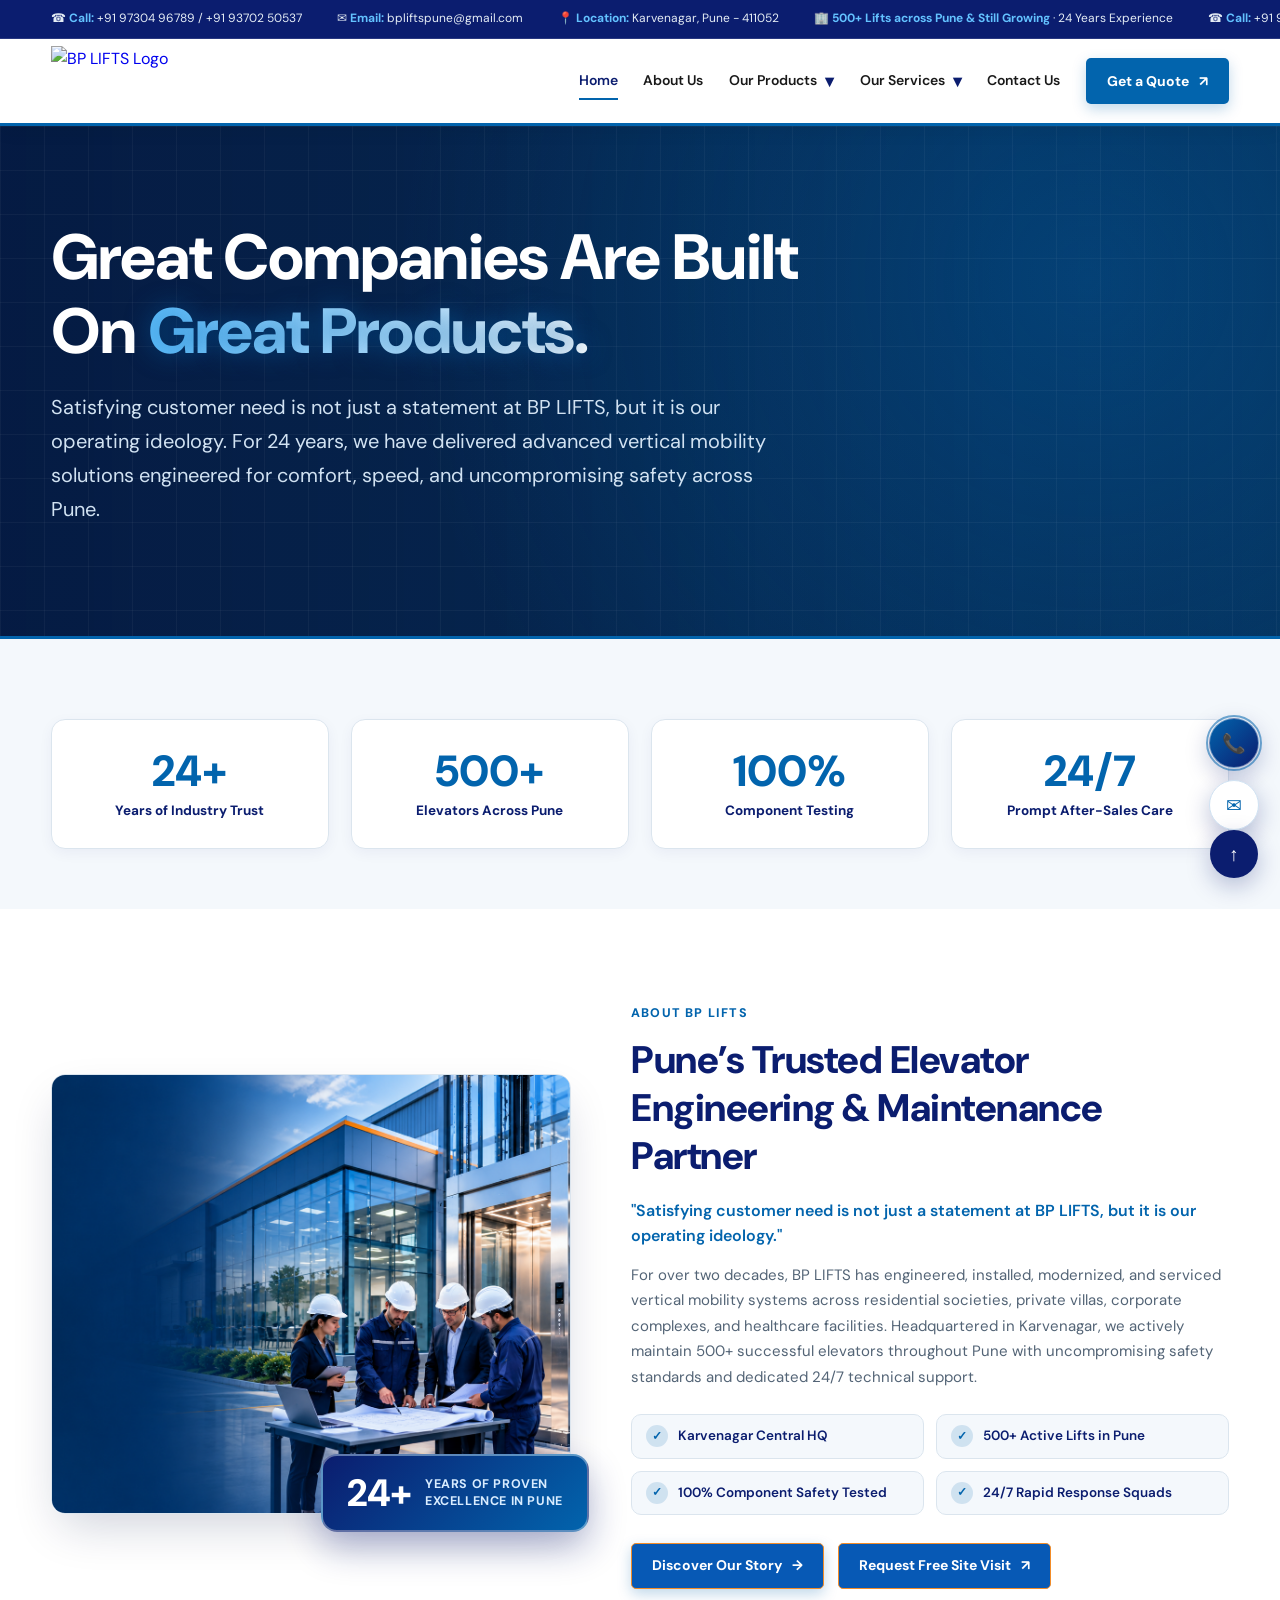
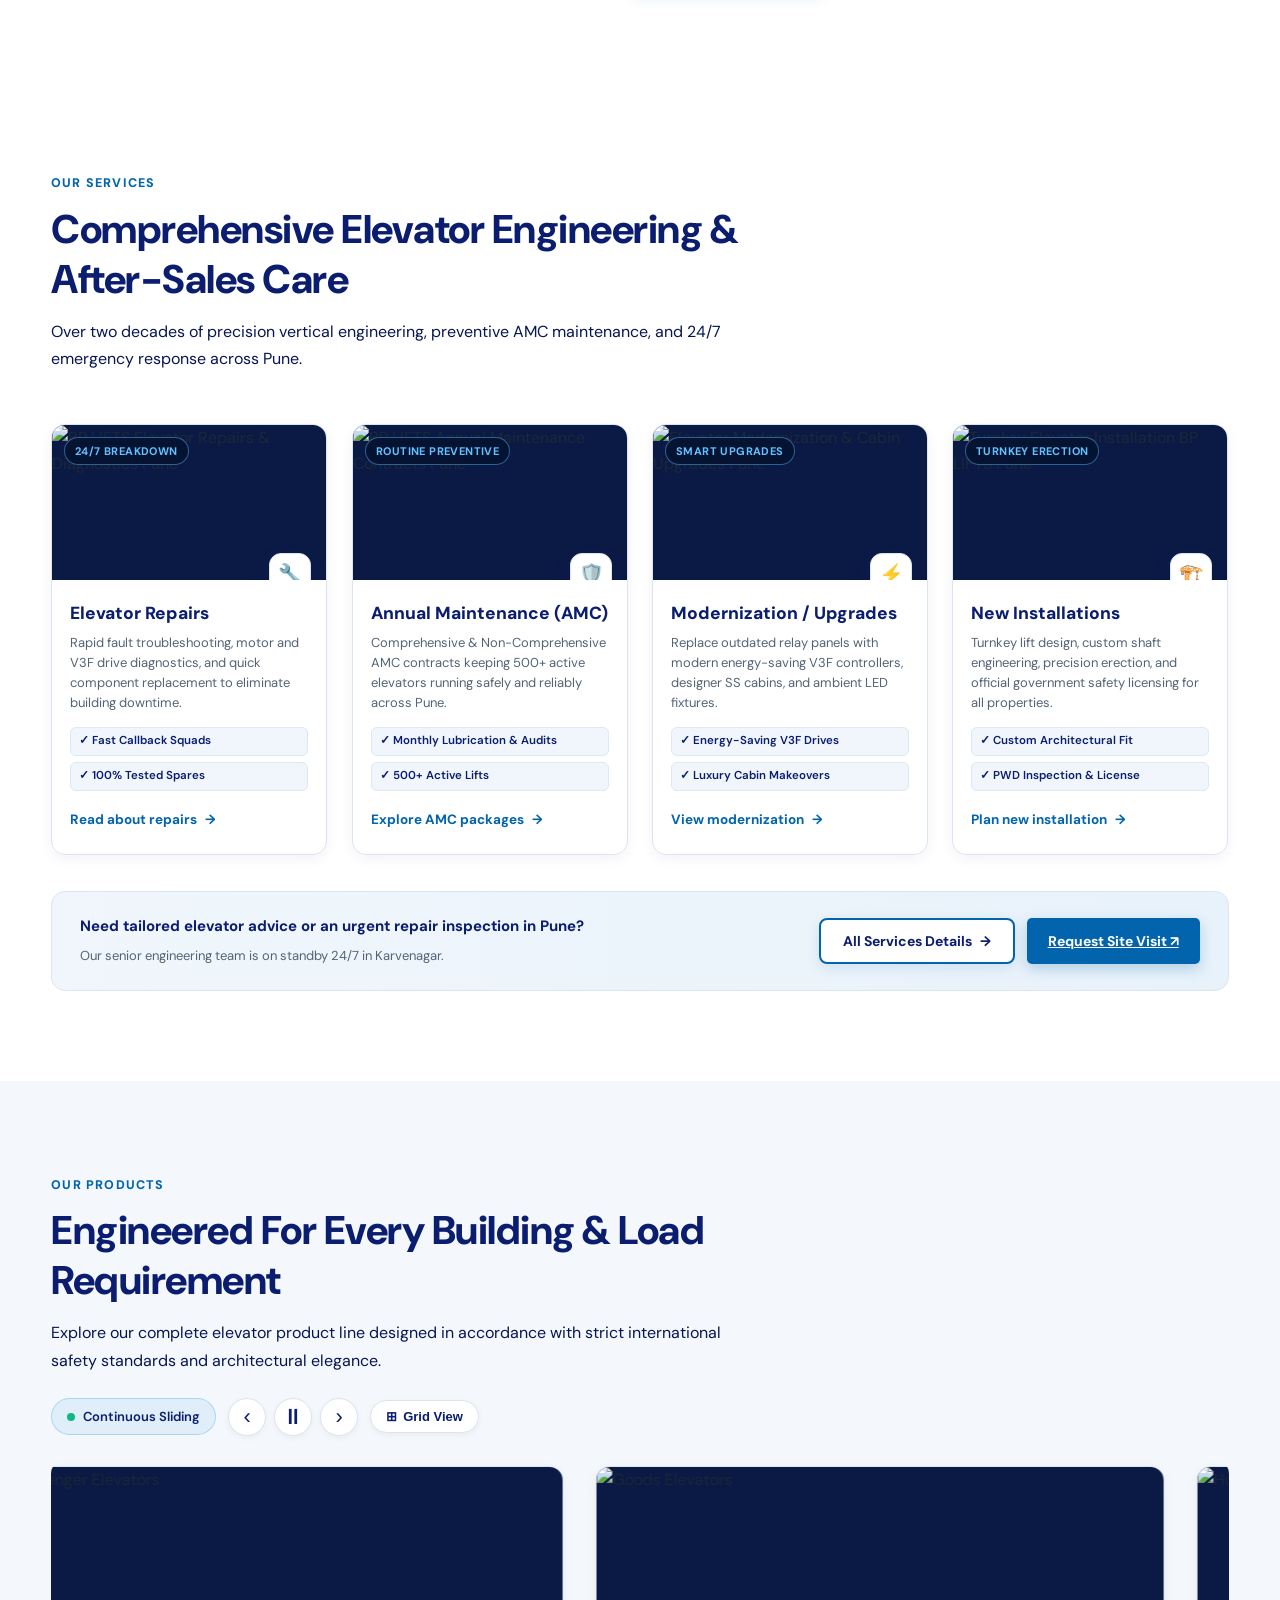
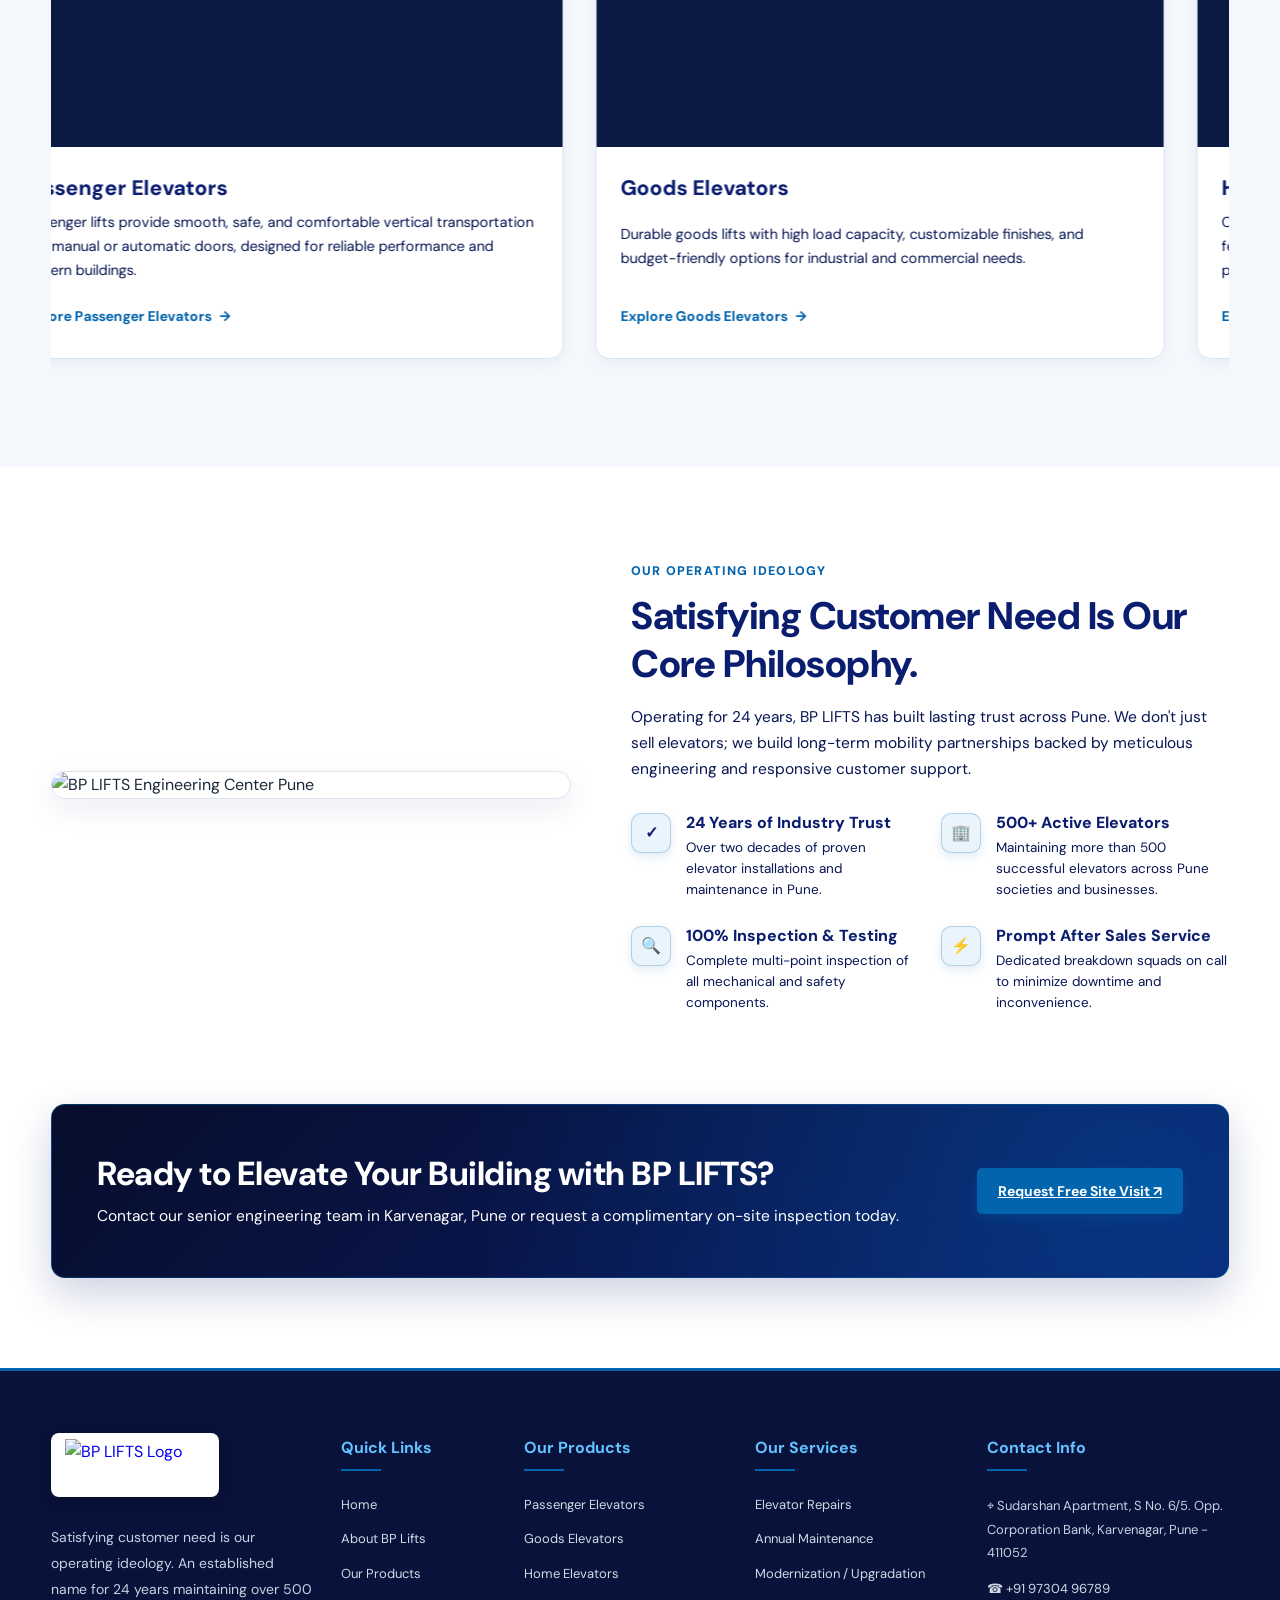
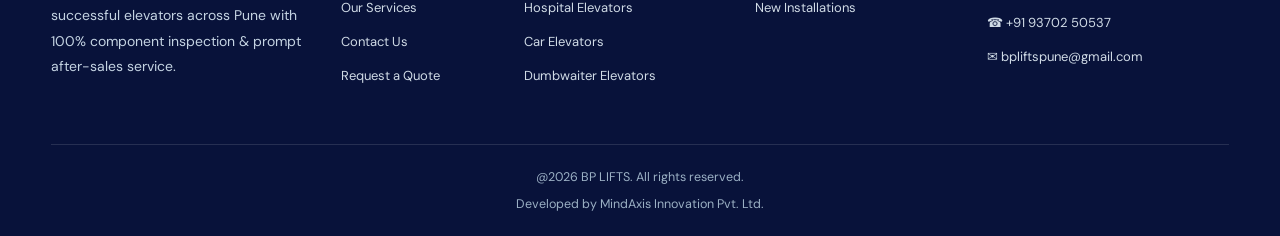
==== commit 7b3bd4c9: "Update website" ====
--- a/BP_Lift_Website/index.html
+++ b/BP_Lift_Website/index.html
@@ -17,18 +17,13 @@
   <div class="topbar">
     <div class="container topbar-inner">
       <div class="topbar-track" aria-label="Contact details">
-        <span class="topbar-item">☎ <b>Call:</b> <a href="tel:+918605603330">+91 860 560 3330</a> / <a
-            href="tel:02025469524">(020) 2546 9524</a></span>
-        <span class="topbar-item">✉ <b>Email:</b> <a href="mailto:info@bplifts.co.in">info@bplifts.co.in</a></span>
+        <span class="topbar-item">☎ <b>Call:</b> <a href="tel:+919730496789">+91 97304 96789</a> / <a
+            href="tel:+919370250537">+91 93702 50537</a></span>
+        <span class="topbar-item">✉ <b>Email:</b> <a href="mailto:bpliftspune@gmail.com">bpliftspune@gmail.com</a></span>
         <span class="topbar-item">📍 <b>Location:</b> Karvenagar, Pune - 411052</span>
         <span class="topbar-item">🏢 <b>500+ Lifts across Pune &amp; Still Growing</b> · 24 Years Experience</span>
-        <span class="topbar-item">☎ <b>Call:</b> <a href="tel:+918605603330">+91 860 560 3330</a></span>
-        <span class="topbar-item">✉ <b>Email:</b> <a href="mailto:info@bplifts.co.in">info@bplifts.co.in</a></span>
-      </div>
-      <div class="topbar-social" aria-label="Social links">
-        <a class="social-dot" href="#" aria-label="Instagram">ig</a>
-        <a class="social-dot" href="#" aria-label="Facebook">f</a>
-        <a class="social-dot" href="#" aria-label="LinkedIn">in</a>
+        <span class="topbar-item">☎ <b>Call:</b> <a href="tel:+919730496789">+91 97304 96789</a></span>
+        <span class="topbar-item">✉ <b>Email:</b> <a href="mailto:bpliftspune@gmail.com">bpliftspune@gmail.com</a></span>
       </div>
     </div>
   </div>
@@ -53,12 +48,12 @@
           <div class="dropdown-menu" role="menu">
             <a href="products.html" class="dropdown-all">All Products <span>→</span></a>
             <div class="dropdown-divider"></div>
-            <a href="products.html#passenger">Passenger Elevators</a>
-            <a href="products.html#goods">Goods Elevators</a>
-            <a href="products.html#home">Home Elevators</a>
-            <a href="products.html#hospital">Hospital Elevators</a>
-            <a href="products.html#car">Car Elevators</a>
-            <a href="products.html#dumbwaiter">Dumbwaiter Elevators</a>
+            <a href="product-passenger.html">Passenger Elevators</a>
+            <a href="product-goods.html">Goods Elevators</a>
+            <a href="product-home.html">Home Elevators</a>
+            <a href="product-hospital.html">Hospital Elevators</a>
+            <a href="product-car.html">Car Elevators</a>
+            <a href="product-dumbwaiter.html">Dumbwaiter Elevators</a>
           </div>
         </div>
 
@@ -89,12 +84,14 @@
     <!-- HERO SECTION -->
     <section class="hero">
       <div class="container hero-grid">
-        <div>
-          <h1>Great Companies Are Built On <span>Great Products.</span></h1>
-          <p>Satisfying customer need is not just a statement at BP LIFTS, but it is our operating ideology. For 24
+        <div class="hero-content">
+          <h1 class="reveal-fade-up">Great Companies Are Built On <span class="hero-shimmer">Great Products.</span></h1>
+          <p class="reveal-fade-up">Satisfying customer need is not just a statement at BP LIFTS, but it is our
+            operating ideology. For 24
             years, we have delivered advanced vertical mobility solutions engineered for comfort, speed, and
             uncompromising safety across Pune.</p>
         </div>
+
       </div>
     </section>
 
@@ -102,19 +99,19 @@
     <section class="section section-soft" style="padding: 40px 0 20px;">
       <div class="container">
         <div class="stats-grid">
-          <div class="stat-card reveal-card">
+          <div class="stat-card reveal-card reveal-from-left">
             <div class="stat-number" data-target="24" data-suffix="+">24+</div>
             <div class="stat-label">Years of Industry Trust</div>
           </div>
-          <div class="stat-card reveal-card">
+          <div class="stat-card reveal-card reveal-from-left" style="--reveal-delay: 0.12s;">
             <div class="stat-number" data-target="500" data-suffix="+">500+</div>
             <div class="stat-label">Elevators Across Pune</div>
           </div>
-          <div class="stat-card reveal-card">
+          <div class="stat-card reveal-card reveal-from-right" style="--reveal-delay: 0.12s;">
             <div class="stat-number" data-target="100" data-suffix="%">100%</div>
             <div class="stat-label">Component Testing</div>
           </div>
-          <div class="stat-card reveal-card">
+          <div class="stat-card reveal-card reveal-from-right">
             <div class="stat-number">24/7</div>
             <div class="stat-label">Prompt After-Sales Care</div>
           </div>
@@ -126,8 +123,8 @@
     <section class="section about-home" id="about-overview">
       <div class="container">
         <div class="about-home-grid">
-          <!-- Left: Image with floating badge -->
-          <div class="about-home-media reveal-card">
+          <!-- Left: Image with floating badge (Coming from LEFT) -->
+          <div class="about-home-media reveal-card reveal-from-left">
             <div class="about-home-img-wrap">
               <img loading="lazy" src="images/aboutbg.png" alt="BP LIFTS Elevator Engineering Pune">
             </div>
@@ -137,8 +134,8 @@
             </div>
           </div>
 
-          <!-- Right: Content & Key Highlights -->
-          <div class="about-home-content reveal-card">
+          <!-- Right: Content & Key Highlights (Coming from RIGHT) -->
+          <div class="about-home-content reveal-card reveal-from-right">
             <div class="eyebrow">About BP LIFTS</div>
             <h2>Pune’s Trusted Elevator Engineering &amp; Maintenance Partner</h2>
             <p class="about-home-lead">"Satisfying customer need is not just a statement at BP LIFTS, but it is our
@@ -180,54 +177,103 @@
     <!-- OUR SERVICES SECTION -->
     <section class="section" id="services">
       <div class="container">
-        <div class="section-head">
+        <div class="section-head reveal-fade-up">
           <div class="eyebrow">Our Services</div>
-          <h2>Comprehensive Elevator Engineering &amp; After-Sales Care</h2>
+          <h2>Comprehensive Elevator Engineering &amp; <span class="hero-shimmer">After-Sales Care</span></h2>
+          <p>Over two decades of precision vertical engineering, preventive AMC maintenance, and 24/7 emergency response across Pune.</p>
         </div>
 
         <div class="services-grid-home">
-          <!-- 1. ELEVATOR REPAIRS -->
-          <div class="service-box reveal-card">
-            <div>
-              <div class="service-box-icon">🔧</div>
-              <h3>Elevator Repairs</h3>
-              <p>BP LIFTS provides prompt, reliable elevator repair services to minimize downtime and keep your
-                elevators running smoothly.</p>
-            </div>
-            <a class="text-link" href="services.html#repair">Read about repair services <span>→</span></a>
-          </div>
-
-          <!-- 2. ANNUAL MAINTENANCE -->
-          <div class="service-box reveal-card">
-            <div>
-              <div class="service-box-icon">🛡️</div>
-              <h3>Annual Maintenance (AMC)</h3>
-              <p>BP LIFTS provides reliable annual maintenance for all elevator makes, ensuring smooth performance,
-                preventive care, and prompt service support.</p>
-            </div>
-            <a class="text-link" href="services.html#maintenance">Explore AMC packages <span>→</span></a>
-          </div>
-
-          <!-- 3. MODERNIZATION / UPGRADATION -->
-          <div class="service-box reveal-card">
-            <div>
-              <div class="service-box-icon">⚡</div>
-              <h3>Modernization / Upgradation</h3>
-              <p>BP LIFTS modernizes elevators with advanced control systems, upgraded interiors, and complete system
-                replacements for improved safety, performance, and style.</p>
-            </div>
-            <a class="text-link" href="services.html#modernization">View modernization options <span>→</span></a>
-          </div>
-
-          <!-- 4. NEW INSTALLATIONS -->
-          <div class="service-box reveal-card">
-            <div>
-              <div class="service-box-icon">🏗️</div>
-              <h3>New Installations</h3>
-              <p>BP LIFTS delivers expert elevator installations tailored to your building, ensuring quality,
-                budget-friendly solutions, and reliable project execution.</p>
-            </div>
-            <a class="text-link" href="services.html#installation">Plan new installation <span>→</span></a>
+          <!-- 1. ELEVATOR REPAIRS (Coming from LEFT) -->
+          <article class="service-box service-summary-card reveal-card reveal-from-left">
+            <div class="service-card-media">
+              <img loading="lazy" src="images/elevator_repair.jpg" alt="BP LIFTS Elevator Repairs & Diagnostics Pune">
+              <span class="service-badge">24/7 Breakdown</span>
+              <div class="service-box-icon" aria-hidden="true">🔧</div>
+            </div>
+            <div class="service-card-body">
+              <div class="service-card-head">
+                <h3>Elevator Repairs</h3>
+                <p>Rapid fault troubleshooting, motor and V3F drive diagnostics, and quick component replacement to eliminate building downtime.</p>
+              </div>
+              <div class="service-card-tags">
+                <span class="service-tag">✓ Fast Callback Squads</span>
+                <span class="service-tag">✓ 100% Tested Spares</span>
+              </div>
+              <a class="text-link" href="services.html#repair">Read about repairs <span>→</span></a>
+            </div>
+          </article>
+
+          <!-- 2. ANNUAL MAINTENANCE (Coming from RIGHT) -->
+          <article class="service-box service-summary-card reveal-card reveal-from-right" style="--reveal-delay: 0.12s;">
+            <div class="service-card-media">
+              <img loading="lazy" src="https://images.unsplash.com/photo-1581092160607-ee22621dd758?auto=format&fit=crop&w=800&q=80" alt="BP LIFTS Annual Maintenance Contracts Pune">
+              <span class="service-badge">Routine Preventive</span>
+              <div class="service-box-icon" aria-hidden="true">🛡️</div>
+            </div>
+            <div class="service-card-body">
+              <div class="service-card-head">
+                <h3>Annual Maintenance (AMC)</h3>
+                <p>Comprehensive &amp; Non-Comprehensive AMC contracts keeping 500+ active elevators running safely and reliably across Pune.</p>
+              </div>
+              <div class="service-card-tags">
+                <span class="service-tag">✓ Monthly Lubrication &amp; Audits</span>
+                <span class="service-tag">✓ 500+ Active Lifts</span>
+              </div>
+              <a class="text-link" href="services.html#maintenance">Explore AMC packages <span>→</span></a>
+            </div>
+          </article>
+
+          <!-- 3. MODERNIZATION / UPGRADATION (Coming from LEFT) -->
+          <article class="service-box service-summary-card reveal-card reveal-from-left" style="--reveal-delay: 0.05s;">
+            <div class="service-card-media">
+              <img loading="lazy" src="https://images.unsplash.com/photo-1511818966892-d7d671e672a2?auto=format&fit=crop&w=800&q=80" alt="Elevator Modernization & Cabin Upgrades Pune">
+              <span class="service-badge">Smart Upgrades</span>
+              <div class="service-box-icon" aria-hidden="true">⚡</div>
+            </div>
+            <div class="service-card-body">
+              <div class="service-card-head">
+                <h3>Modernization / Upgrades</h3>
+                <p>Replace outdated relay panels with modern energy-saving V3F controllers, designer SS cabins, and ambient LED fixtures.</p>
+              </div>
+              <div class="service-card-tags">
+                <span class="service-tag">✓ Energy-Saving V3F Drives</span>
+                <span class="service-tag">✓ Luxury Cabin Makeovers</span>
+              </div>
+              <a class="text-link" href="services.html#modernization">View modernization <span>→</span></a>
+            </div>
+          </article>
+
+          <!-- 4. NEW INSTALLATIONS (Coming from RIGHT) -->
+          <article class="service-box service-summary-card reveal-card reveal-from-right" style="--reveal-delay: 0.16s;">
+            <div class="service-card-media">
+              <img loading="lazy" src="https://5.imimg.com/data5/SELLER/Default/2025/7/525379591/TI/PP/DL/19271002/elevator-installation-service-500x500.jpg" alt="Turnkey Elevator Installation BP LIFTS Pune">
+              <span class="service-badge">Turnkey Erection</span>
+              <div class="service-box-icon" aria-hidden="true">🏗️</div>
+            </div>
+            <div class="service-card-body">
+              <div class="service-card-head">
+                <h3>New Installations</h3>
+                <p>Turnkey lift design, custom shaft engineering, precision erection, and official government safety licensing for all properties.</p>
+              </div>
+              <div class="service-card-tags">
+                <span class="service-tag">✓ Custom Architectural Fit</span>
+                <span class="service-tag">✓ PWD Inspection &amp; License</span>
+              </div>
+              <a class="text-link" href="services.html#installation">Plan new installation <span>→</span></a>
+            </div>
+          </article>
+        </div>
+
+        <!-- Bottom Action Callout -->
+        <div class="services-footer-banner reveal-card reveal-scale" style="--reveal-delay: 0.1s;">
+          <div class="services-banner-text">
+            <strong>Need tailored elevator advice or an urgent repair inspection in Pune?</strong>
+            <span>Our senior engineering team is on standby 24/7 in Karvenagar.</span>
+          </div>
+          <div class="services-banner-actions">
+            <a href="services.html" class="btn btn-services-outline">All Services Details <span>→</span></a>
+            <a href="contact.html#quote" class="btn btn-primary">Request Site Visit ↗</a>
           </div>
         </div>
       </div>
@@ -246,34 +292,31 @@
 
           <!-- Carousel Controls & Interactive View Toggle -->
           <div class="products-carousel-toolbar">
-            <div class="carousel-status-pill" id="carouselStatus" title="Status of card slider">
+            <div class="carousel-status-pill" id="carouselStatus" title="Status of continuous slider">
               <span class="pulse-dot"></span>
-              <span class="status-text">Auto-Scrolling</span>
+              <span class="status-text">Continuous Sliding</span>
             </div>
             <div class="carousel-nav-controls">
-              <button type="button" class="carousel-nav-btn prev-btn" id="prodPrevBtn" aria-label="Previous products"
-                title="Previous products">‹</button>
-              <button type="button" class="carousel-nav-btn next-btn" id="prodNextBtn" aria-label="Next products"
-                title="Next products">›</button>
+              <button type="button" class="carousel-nav-btn prev-btn" id="prodPrevBtn" aria-label="Slide backward"
+                title="Slide backward">‹</button>
+              <button type="button" class="carousel-nav-btn pause-btn" id="prodPauseBtn" aria-label="Pause or Resume sliding"
+                title="Pause or Resume sliding">⏸</button>
+              <button type="button" class="carousel-nav-btn next-btn" id="prodNextBtn" aria-label="Slide forward"
+                title="Slide forward">›</button>
             </div>
             <button type="button" class="view-toggle-btn" id="viewToggleBtn"
-              aria-label="Toggle between auto-slider and grid view" title="Switch layout">
+              aria-label="Toggle between continuous slider and grid view" title="Switch layout">
               <span class="view-icon">⊞</span>
               <span class="view-label">Grid View</span>
             </button>
           </div>
         </div>
 
-        <!-- Timer progress bar for smooth auto-scroll -->
-        <div class="carousel-progress-track" id="carouselProgressTrack">
-          <div class="carousel-progress-fill" id="carouselProgress"></div>
-        </div>
-
         <!-- Slider Viewport: Keeps exactly 2 products in one row sliding smoothly -->
         <div class="products-slider-viewport" id="productsViewport">
           <div class="products-slider-track" id="productsTrack">
-            <!-- 1. Passenger -->
-            <article class="card reveal-card">
+            <!-- 1. Passenger (Coming from LEFT) -->
+            <article class="card reveal-card reveal-from-left">
               <div class="card-img">
                 <img loading="lazy"
                   src="https://media.istockphoto.com/id/523783327/photo/administrative-workers-smiling-in-elevator.jpg?s=170667a&w=0&k=20&c=rnMBOjRauPWeAwKF8XWBetefYHIlkX_GxK6dknkR7TA="
@@ -284,12 +327,12 @@
                 <p>Passenger lifts provide smooth, safe, and comfortable vertical transportation with manual or
                   automatic
                   doors, designed for reliable performance and modern buildings.</p>
-                <a class="text-link" href="products.html#passenger">Explore Passenger Elevators <span>→</span></a>
+                <a class="text-link" href="product-passenger.html">Explore Passenger Elevators <span>→</span></a>
               </div>
             </article>
 
-            <!-- 2. Goods -->
-            <article class="card reveal-card">
+            <!-- 2. Goods (Coming from RIGHT) -->
+            <article class="card reveal-card reveal-from-right">
               <div class="card-img">
                 <img loading="lazy"
                   src="https://5.imimg.com/data5/SELLER/Default/2024/11/467856465/HE/YP/LT/126254231/commercial-goods-lift-1000x1000.jpg"
@@ -299,12 +342,12 @@
                 <h3>Goods Elevators</h3>
                 <p>Durable goods lifts with high load capacity, customizable finishes, and budget-friendly options for
                   industrial and commercial needs.</p>
-                <a class="text-link" href="products.html#goods">Explore Goods Elevators <span>→</span></a>
+                <a class="text-link" href="product-goods.html">Explore Goods Elevators <span>→</span></a>
               </div>
             </article>
 
-            <!-- 3. Home -->
-            <article class="card reveal-card">
+            <!-- 3. Home (Coming from LEFT) -->
+            <article class="card reveal-card reveal-from-left">
               <div class="card-img">
                 <img loading="lazy"
                   src="https://tse1.mm.bing.net/th/id/OIP.SI5IVNrHRQ_gCzKectjDCgHaJ4?r=0&rs=1&pid=ImgDetMain&o=7&rm=3"
@@ -314,12 +357,12 @@
                 <h3>Home Elevators</h3>
                 <p>Compact, energy-efficient home lifts for villas, bungalows, and duplexes, featuring gearless
                   technology, no machine room requirement, and single-phase power compatibility.</p>
-                <a class="text-link" href="products.html#home">Explore Home Elevators <span>→</span></a>
+                <a class="text-link" href="product-home.html">Explore Home Elevators <span>→</span></a>
               </div>
             </article>
 
-            <!-- 4. Hospital -->
-            <article class="card reveal-card">
+            <!-- 4. Hospital (Coming from RIGHT) -->
+            <article class="card reveal-card reveal-from-right">
               <div class="card-img">
                 <img loading="lazy" src="https://www.carrymaxlifts.com/img/products/hospital-elevator.jpg"
                   alt="Hospital Elevators">
@@ -328,12 +371,12 @@
                 <h3>Hospital Elevators</h3>
                 <p>Reliable hospital lifts designed for smooth, safe patient transportation, ensuring dependable
                   performance in hospitals, clinics, and nursing homes.</p>
-                <a class="text-link" href="products.html#hospital">Explore Hospital Elevators <span>→</span></a>
+                <a class="text-link" href="product-hospital.html">Explore Hospital Elevators <span>→</span></a>
               </div>
             </article>
 
-            <!-- 5. Car -->
-            <article class="card reveal-card">
+            <!-- 5. Car (Coming from LEFT) -->
+            <article class="card reveal-card reveal-from-left">
               <div class="card-img">
                 <img loading="lazy" src="images/car_elevator.jpg" alt="Car Elevators">
               </div>
@@ -342,12 +385,12 @@
                 <p>Durable, high-performance vehicle lifts built with premium materials and advanced technology,
                   offering
                   innovative designs for diverse automotive needs.</p>
-                <a class="text-link" href="products.html#car">Explore Car Elevators <span>→</span></a>
+                <a class="text-link" href="product-car.html">Explore Car Elevators <span>→</span></a>
               </div>
             </article>
 
-            <!-- 6. Dumbwaiter -->
-            <article class="card reveal-card">
+            <!-- 6. Dumbwaiter (Coming from RIGHT) -->
+            <article class="card reveal-card reveal-from-right">
               <div class="card-img">
                 <img loading="lazy" src="images/dumbwaiter.jpg" alt="Dumbwaiter Elevators">
               </div>
@@ -355,59 +398,52 @@
                 <h3>Dumbwaiter Elevators</h3>
                 <p>Compact dumbwaiter lifts for effortlessly transporting food, laundry, and other goods between floors
                   with convenient push-button operation.</p>
-                <a class="text-link" href="products.html#dumbwaiter">Explore Dumbwaiter Elevators <span>→</span></a>
+                <a class="text-link" href="product-dumbwaiter.html">Explore Dumbwaiter Elevators <span>→</span></a>
               </div>
             </article>
           </div>
         </div>
 
-        <!-- Slider Pagination Dots -->
-        <div class="products-slider-dots" id="productsDots" aria-label="Slide indicators">
-          <button type="button" class="slider-dot active" data-slide="0"
-            aria-label="Slide 1: Passenger &amp; Goods"></button>
-          <button type="button" class="slider-dot" data-slide="1" aria-label="Slide 2: Home &amp; Hospital"></button>
-          <button type="button" class="slider-dot" data-slide="2" aria-label="Slide 3: Car &amp; Dumbwaiter"></button>
-        </div>
       </div>
     </section>
 
     <!-- OPERATING IDEOLOGY & WHY BP LIFTS -->
     <section class="section">
       <div class="container split">
-        <div class="split-image">
+        <div class="split-image reveal-card reveal-from-left">
           <img loading="lazy"
             src="https://images.unsplash.com/photo-1486406146926-c627a92ad1ab?auto=format&fit=crop&w=1200&q=80"
             alt="BP LIFTS Engineering Center Pune">
         </div>
-        <div class="split-copy">
+        <div class="split-copy reveal-card reveal-from-right">
           <div class="eyebrow">Our Operating Ideology</div>
           <h2>Satisfying Customer Need Is Our Core Philosophy.</h2>
           <p>Operating for 24 years, BP LIFTS has built lasting trust across Pune. We don't just sell elevators; we
             build long-term mobility partnerships backed by meticulous engineering and responsive customer support.</p>
 
           <div class="feature-list">
-            <div class="feature">
+            <div class="feature reveal-card reveal-from-left">
               <span class="feature-icon">✓</span>
               <div>
                 <h3>24 Years of Industry Trust</h3>
                 <p>Over two decades of proven elevator installations and maintenance in Pune.</p>
               </div>
             </div>
-            <div class="feature">
+            <div class="feature reveal-card reveal-from-right">
               <span class="feature-icon">🏢</span>
               <div>
                 <h3>500+ Active Elevators</h3>
                 <p>Maintaining more than 500 successful elevators across Pune societies and businesses.</p>
               </div>
             </div>
-            <div class="feature">
+            <div class="feature reveal-card reveal-from-left" style="--reveal-delay: 0.12s;">
               <span class="feature-icon">🔍</span>
               <div>
                 <h3>100% Inspection &amp; Testing</h3>
                 <p>Complete multi-point inspection of all mechanical and safety components.</p>
               </div>
             </div>
-            <div class="feature">
+            <div class="feature reveal-card reveal-from-right" style="--reveal-delay: 0.12s;">
               <span class="feature-icon">⚡</span>
               <div>
                 <h3>Prompt After Sales Service</h3>
@@ -422,7 +458,7 @@
     <!-- CALL TO ACTION (CTA) BAND -->
     <section class="section" style="padding-top: 0;">
       <div class="container">
-        <div class="cta-band reveal-card">
+        <div class="cta-band reveal-card reveal-scale">
           <div>
             <h2>Ready to Elevate Your Building with BP LIFTS?</h2>
             <p>Contact our senior engineering team in Karvenagar, Pune or request a complimentary on-site inspection
@@ -443,11 +479,6 @@
         </a>
         <p>Satisfying customer need is our operating ideology. An established name for 24 years maintaining over 500
           successful elevators across Pune with 100% component inspection &amp; prompt after-sales service.</p>
-        <div class="topbar-social">
-          <a class="social-dot" href="#" aria-label="Instagram">ig</a>
-          <a class="social-dot" href="#" aria-label="Facebook">f</a>
-          <a class="social-dot" href="#" aria-label="LinkedIn">in</a>
-        </div>
       </div>
       <div class="footer-col">
         <h3>Quick Links</h3>
@@ -460,12 +491,12 @@
       </div>
       <div class="footer-col">
         <h3>Our Products</h3>
-        <a href="products.html#passenger">Passenger Elevators</a>
-        <a href="products.html#goods">Goods Elevators</a>
-        <a href="products.html#home">Home Elevators</a>
-        <a href="products.html#hospital">Hospital Elevators</a>
-        <a href="products.html#car">Car Elevators</a>
-        <a href="products.html#dumbwaiter">Dumbwaiter Elevators</a>
+        <a href="product-passenger.html">Passenger Elevators</a>
+        <a href="product-goods.html">Goods Elevators</a>
+        <a href="product-home.html">Home Elevators</a>
+        <a href="product-hospital.html">Hospital Elevators</a>
+        <a href="product-car.html">Car Elevators</a>
+        <a href="product-dumbwaiter.html">Dumbwaiter Elevators</a>
       </div>
       <div class="footer-col">
         <h3>Our Services</h3>
@@ -477,9 +508,9 @@
       <div class="footer-col">
         <h3>Contact Info</h3>
         <p>⌖ Sudarshan Apartment, S No. 6/5. Opp. Corporation Bank, Karvenagar, Pune - 411052</p>
-        <a href="tel:+918605603330">☎ +91 860 560 3330</a>
-        <a href="tel:02025469524">☎ (020) 2546 9524</a>
-        <a href="mailto:info@bplifts.co.in">✉ info@bplifts.co.in</a>
+        <a href="tel:+919730496789">☎ +91 97304 96789</a>
+        <a href="tel:+919370250537">☎ +91 93702 50537</a>
+        <a href="mailto:bpliftspune@gmail.com">✉ bpliftspune@gmail.com</a>
       </div>
     </div>
     <div class="container footer-bottom">
@@ -488,17 +519,23 @@
     </div>
   </footer>
 
-  <!-- FLOATING ACTION BUTTONS (CALL, SITE VISIT, EMAIL) -->
-  <div class="floating-action-group" aria-label="Quick contact actions">
-    <a href="tel:+918605603330" class="float-btn float-call" title="Call BP LIFTS: +91 860 560 3330">
+  <!-- FLOATING ACTION BUTTONS (CALL, EMAIL, SCROLL TO TOP - ONE BELOW THE OTHER IN ONE LINE) -->
+  <div class="floating-action-group" aria-label="Quick contact and navigation">
+    <a href="tel:+919730496789" class="float-btn float-call" title="Call BP LIFTS: +91 97304 96789"
+      aria-label="Call BP LIFTS">
       <span class="float-icon">📞</span>
+      <span class="float-tooltip">Call: +91 97304 96789</span>
     </a>
-    <a href="mailto:info@bplifts.co.in" class="float-btn float-email" title="Send Email: info@bplifts.co.in">
+    <a href="mailto:bpliftspune@gmail.com" class="float-btn float-email" title="Send Email: bpliftspune@gmail.com"
+      aria-label="Email BP LIFTS">
       <span class="float-icon">✉</span>
+      <span class="float-tooltip">Email: bpliftspune@gmail.com</span>
     </a>
+    <button class="back-top" aria-label="Scroll to top" title="Back to top">
+      <span class="back-top-arrow">↑</span>
+      <span class="float-tooltip">Scroll to Top</span>
+    </button>
   </div>
-
-  <button class="back-top" aria-label="Scroll to top" title="Back to top">↑</button>
   <script src="hf.js"></script>
 
   <script>
@@ -551,21 +588,24 @@
     }
 
     // ========================================================
-    // 2. STAGGERED SCROLL REVEAL ANIMATIONS
+    // 2. STAGGERED SCROLL REVEAL ANIMATIONS (Cards from both sides)
     // ========================================================
     function initScrollReveal() {
-      const reveals = document.querySelectorAll('.reveal-card');
+      const reveals = document.querySelectorAll('.reveal-card, .reveal-fade-up');
       if ('IntersectionObserver' in window) {
         const obs = new IntersectionObserver((entries) => {
-          entries.forEach((entry, i) => {
+          entries.forEach((entry) => {
             if (entry.isIntersecting) {
-              setTimeout(() => {
-                entry.target.classList.add('is-revealed');
-              }, (i % 4) * 90);
-              obs.unobserve(entry.target);
+              const el = entry.target;
+              // Immediate or CSS-delay backed reveal
+              el.classList.add('is-revealed');
+              obs.unobserve(el);
             }
           });
-        }, { threshold: 0.12 });
+        }, {
+          threshold: 0.08,
+          rootMargin: '0px 0px -40px 0px'
+        });
         reveals.forEach(el => obs.observe(el));
       } else {
         reveals.forEach(el => el.classList.add('is-revealed'));
@@ -602,150 +642,190 @@
     }
 
     // ========================================================
-    // 4. PRODUCTS AUTO-SCROLLING 2-IN-ROW CAROUSEL & VIEW TOGGLE
+    // 4. PRODUCTS CONTINUOUS SLOW SLIDER & VIEW TOGGLE
     // ========================================================
     function initProductsCarousel() {
       const viewport = document.getElementById('productsViewport');
       const track = document.getElementById('productsTrack');
-      const dots = document.querySelectorAll('.slider-dot');
       const prevBtn = document.getElementById('prodPrevBtn');
       const nextBtn = document.getElementById('prodNextBtn');
+      const pauseBtn = document.getElementById('prodPauseBtn');
       const statusPill = document.getElementById('carouselStatus');
       const statusText = statusPill ? statusPill.querySelector('.status-text') : null;
-      const progressFill = document.getElementById('carouselProgress');
       const viewToggleBtn = document.getElementById('viewToggleBtn');
 
       if (!viewport || !track) return;
 
-      const totalSlides = 3; // 6 products / 2 per slide = 3 slides
-      let currentSlide = 0;
+      // Clone original cards to enable seamless infinite continuous looping
+      const originalCards = Array.from(track.children);
+      const originalCount = originalCards.length;
+      if (originalCount === 0) return;
+
+      originalCards.forEach(card => {
+        const clone = card.cloneNode(true);
+        clone.setAttribute('aria-hidden', 'true');
+        clone.classList.add('is-revealed');
+        track.appendChild(clone);
+      });
+
+      // Ensure all cards are visible in continuous glide
+      track.querySelectorAll('.card').forEach(c => c.classList.add('is-revealed'));
+
+      let scrollX = 0;
       let isPaused = false;
       let isGridMode = false;
-      const slideDuration = 4000;
-      let elapsed = 0;
-      const tick = 40;
-
-      function updateSlide(animate = true) {
-        if (isGridMode) return;
+      let userManuallyPaused = false;
+      const speed = 0.65; // Slow, continuous, smooth gliding (~40px/sec at 60fps)
+
+      function getLoopDistance() {
         const cards = track.querySelectorAll('.card');
-        if (!cards.length) return;
-
-        const targetCard = cards[currentSlide * 2] || cards[0];
-        const offset = targetCard.offsetLeft - cards[0].offsetLeft;
-
-        track.style.transition = animate ? 'transform 0.65s cubic-bezier(0.25, 1, 0.5, 1)' : 'none';
-        track.style.transform = `translateX(-${offset}px)`;
-
-        dots.forEach((dot, idx) => {
-          dot.classList.toggle('active', idx === currentSlide);
+        if (cards.length > originalCount && cards[originalCount]) {
+          return cards[originalCount].offsetLeft - cards[0].offsetLeft;
+        }
+        return track.scrollWidth / 2;
+      }
+
+      function updateStatus(paused, text) {
+        if (statusPill) statusPill.classList.toggle('is-paused', paused);
+        if (statusText) statusText.textContent = text;
+        if (pauseBtn) {
+          pauseBtn.textContent = paused ? '▶' : '⏸';
+          pauseBtn.setAttribute('title', paused ? 'Resume continuous sliding' : 'Pause sliding');
+        }
+      }
+
+      function step() {
+        if (!isPaused && !isGridMode) {
+          const loopDist = getLoopDistance();
+          if (loopDist > 0) {
+            scrollX += speed;
+            if (scrollX >= loopDist) {
+              scrollX -= loopDist; // Seamless continuous wrap with 0 visual glitch
+            }
+            track.style.transform = `translate3d(-${scrollX}px, 0, 0)`;
+          }
+        }
+        requestAnimationFrame(step);
+      }
+
+      requestAnimationFrame(step);
+
+      // Pause on hover so user can easily read card or click links
+      viewport.addEventListener('mouseenter', () => {
+        if (isGridMode || userManuallyPaused) return;
+        isPaused = true;
+        updateStatus(true, 'Paused (Hover)');
+      });
+
+      viewport.addEventListener('mouseleave', () => {
+        if (isGridMode || userManuallyPaused) return;
+        isPaused = false;
+        updateStatus(false, 'Continuous Sliding');
+      });
+
+      // Pause / Play toggle button
+      if (pauseBtn) {
+        pauseBtn.addEventListener('click', () => {
+          if (isGridMode) return;
+          userManuallyPaused = !userManuallyPaused;
+          isPaused = userManuallyPaused;
+          updateStatus(isPaused, isPaused ? 'Paused' : 'Continuous Sliding');
         });
       }
 
-      function nextSlide() {
-        currentSlide = (currentSlide + 1) % totalSlides;
-        elapsed = 0;
-        if (progressFill) progressFill.style.width = '0%';
-        updateSlide(true);
-      }
-
-      function prevSlide() {
-        currentSlide = (currentSlide - 1 + totalSlides) % totalSlides;
-        elapsed = 0;
-        if (progressFill) progressFill.style.width = '0%';
-        updateSlide(true);
-      }
-
-      function goTo(index) {
-        currentSlide = index;
-        elapsed = 0;
-        if (progressFill) progressFill.style.width = '0%';
-        updateSlide(true);
-      }
-
-      // 4-second auto-scroll timer ticker
-      setInterval(() => {
-        if (isPaused || isGridMode) return;
-        elapsed += tick;
-        const pct = Math.min((elapsed / slideDuration) * 100, 100);
-        if (progressFill) progressFill.style.width = pct + '%';
-        if (elapsed >= slideDuration) {
-          nextSlide();
-        }
-      }, tick);
-
-      // Pause on hover
-      viewport.addEventListener('mouseenter', () => {
-        if (isGridMode) return;
-        isPaused = true;
-        if (statusPill) statusPill.classList.add('is-paused');
-        if (statusText) statusText.textContent = 'Paused (Hover)';
-      });
-
-      viewport.addEventListener('mouseleave', () => {
-        if (isGridMode) return;
-        isPaused = false;
-        if (statusPill) statusPill.classList.remove('is-paused');
-        if (statusText) statusText.textContent = 'Auto-Scrolling';
-      });
-
-      // Controls
-      if (nextBtn) nextBtn.addEventListener('click', nextSlide);
-      if (prevBtn) prevBtn.addEventListener('click', prevSlide);
-
-      dots.forEach(dot => {
-        dot.addEventListener('click', () => {
-          const s = parseInt(dot.getAttribute('data-slide'), 10);
-          if (!isNaN(s)) goTo(s);
+      // Next / Prev manual nudging
+      if (nextBtn) {
+        nextBtn.addEventListener('click', () => {
+          if (isGridMode) return;
+          const firstCard = track.querySelector('.card');
+          const stepSize = firstCard ? (firstCard.offsetWidth + 32) : 340;
+          const loopDist = getLoopDistance();
+          scrollX += stepSize;
+          if (loopDist > 0 && scrollX >= loopDist) scrollX -= loopDist;
+          track.style.transform = `translate3d(-${scrollX}px, 0, 0)`;
         });
-      });
-
-      // Layout Toggle (Auto-Slider vs Grid View)
+      }
+
+      if (prevBtn) {
+        prevBtn.addEventListener('click', () => {
+          if (isGridMode) return;
+          const firstCard = track.querySelector('.card');
+          const stepSize = firstCard ? (firstCard.offsetWidth + 32) : 340;
+          const loopDist = getLoopDistance();
+          scrollX -= stepSize;
+          if (loopDist > 0 && scrollX < 0) scrollX += loopDist;
+          track.style.transform = `translate3d(-${scrollX}px, 0, 0)`;
+        });
+      }
+
+      // Layout Toggle (Continuous Slider vs Grid View)
       if (viewToggleBtn) {
         viewToggleBtn.addEventListener('click', () => {
           isGridMode = !isGridMode;
           if (isGridMode) {
             viewport.classList.add('is-grid');
             viewToggleBtn.querySelector('.view-icon').textContent = '⇄';
-            viewToggleBtn.querySelector('.view-label').textContent = 'Auto-Slider';
-            if (statusPill) statusPill.classList.add('is-paused');
-            if (statusText) statusText.textContent = 'Grid View (All)';
-            if (progressFill) progressFill.style.width = '0%';
+            viewToggleBtn.querySelector('.view-label').textContent = 'Continuous View';
+            updateStatus(true, 'Grid View (All)');
             track.style.transform = 'none';
           } else {
             viewport.classList.remove('is-grid');
             viewToggleBtn.querySelector('.view-icon').textContent = '⊞';
             viewToggleBtn.querySelector('.view-label').textContent = 'Grid View';
-            if (statusPill) statusPill.classList.remove('is-paused');
-            if (statusText) statusText.textContent = 'Auto-Scrolling';
-            elapsed = 0;
-            updateSlide(false);
+            isPaused = userManuallyPaused;
+            updateStatus(isPaused, isPaused ? 'Paused' : 'Continuous Sliding');
+            track.style.transform = `translate3d(-${scrollX}px, 0, 0)`;
           }
         });
       }
 
-      // Touch swipe support for mobile
+      // Touch drag / swipe support for mobile
       let touchStartX = 0;
+      let touchScrollStart = 0;
+      let isTouching = false;
+
       viewport.addEventListener('touchstart', e => {
-        touchStartX = e.changedTouches[0].screenX;
+        if (isGridMode) return;
+        isTouching = true;
+        isPaused = true;
+        touchStartX = e.touches[0].clientX;
+        touchScrollStart = scrollX;
       }, { passive: true });
 
-      viewport.addEventListener('touchend', e => {
-        const touchEndX = e.changedTouches[0].screenX;
-        if (touchEndX - touchStartX < -45) {
-          nextSlide();
-        } else if (touchEndX - touchStartX > 45) {
-          prevSlide();
+      viewport.addEventListener('touchmove', e => {
+        if (!isTouching || isGridMode) return;
+        const deltaX = touchStartX - e.touches[0].clientX;
+        const loopDist = getLoopDistance();
+        scrollX = touchScrollStart + deltaX;
+        if (loopDist > 0) {
+          while (scrollX >= loopDist) scrollX -= loopDist;
+          while (scrollX < 0) scrollX += loopDist;
         }
+        track.style.transform = `translate3d(-${scrollX}px, 0, 0)`;
       }, { passive: true });
 
+      viewport.addEventListener('touchend', () => {
+        if (!isTouching) return;
+        isTouching = false;
+        setTimeout(() => {
+          if (!userManuallyPaused && !isGridMode) {
+            isPaused = false;
+            updateStatus(false, 'Continuous Sliding');
+          }
+        }, 500);
+      }, { passive: true });
+
       window.addEventListener('resize', () => {
-        if (!isGridMode) {
-          updateSlide(false);
+        if (isGridMode) {
+          track.style.transform = 'none';
+        } else {
+          const loopDist = getLoopDistance();
+          if (loopDist > 0 && scrollX >= loopDist) {
+            scrollX %= loopDist;
+          }
+          track.style.transform = `translate3d(-${scrollX}px, 0, 0)`;
         }
       });
-
-      // Initial alignment
-      setTimeout(() => updateSlide(false), 80);
     }
 
     // Initialize all enhancements
--- a/BP_Lift_Website/hf.css
+++ b/BP_Lift_Website/hf.css
@@ -163,7 +163,8 @@
     font-family: 'DM Sans', sans-serif;
 }
 
-.nav-wrap {
+.nav-wrap,
+.header-inner {
     min-height: 84px;
     display: flex;
     align-items: center;
@@ -427,6 +428,20 @@
     line-height: 1;
 }
 
+.menu-toggle span {
+    display: block;
+    width: 20px;
+    height: 2px;
+    background: currentColor;
+    border-radius: 2px;
+    pointer-events: none;
+}
+
+.menu-toggle:has(span) {
+    flex-direction: column;
+    gap: 4px;
+}
+
 /* =====================================================
    FOOTER
 ===================================================== */
@@ -522,26 +537,6 @@
 }
 
 /* Footer social links */
-.site-footer .topbar-social {
-    display: flex;
-    align-items: center;
-    gap: 10px;
-    margin-top: 18px;
-}
-
-.site-footer .social-dot {
-    width: 36px;
-    height: 36px;
-    border: 1px solid rgba(255, 255, 255, 0.25);
-    color: var(--bp-white);
-}
-
-.site-footer .social-dot:hover {
-    background: var(--bp-light-blue);
-    border-color: var(--bp-light-blue);
-    color: var(--bp-white);
-}
-
 /* Footer copyright bar */
 .footer-bottom {
     display: flex;
@@ -563,334 +558,241 @@
 }
 
 /* =====================================================
-   FLOATING ACTION BUTTONS (CALL, SITE VISIT, EMAIL)
-   Positioned above the top scroll button (.back-top)
+   FLOATING ACTION BUTTONS (CALL, EMAIL, SCROLL TO TOP)
+   Positioned in ONE unified vertical column on the right
+   "One below the other in one line"
 ===================================================== */
 
 .floating-action-group {
-    position: fixed;
-    right: 22px;
-    bottom: 78px;
-    z-index: 1400;
-    display: flex;
-    flex-direction: column;
-    align-items: flex-end;
-    gap: 10px;
-    pointer-events: none;
-}
-
-.floating-action-group .float-btn {
-    pointer-events: auto;
-    display: inline-flex;
-    align-items: center;
-    gap: 9px;
-    min-height: 42px;
-    padding: 0 16px 0 12px;
-    border-radius: 50px;
-    font-family: 'DM Sans', -apple-system, BlinkMacSystemFont, sans-serif;
-    font-size: 13.5px;
-    font-weight: 700;
-    text-decoration: none;
-    line-height: 1;
-    white-space: nowrap;
-    box-shadow: 0 8px 24px rgba(11, 29, 111, 0.24);
-    transition: transform 0.25s ease, box-shadow 0.25s ease, filter 0.25s ease;
-}
-
-.floating-action-group .float-btn:hover {
-    transform: translateX(-5px);
-    box-shadow: 0 12px 30px rgba(2, 100, 173, 0.38);
-    filter: brightness(1.06);
-}
-
-.floating-action-group .float-icon {
-    display: inline-flex;
-    align-items: center;
-    justify-content: center;
-    width: 28px;
-    height: 28px;
-    border-radius: 50%;
-    font-size: 14px;
-    flex-shrink: 0;
-}
-
-/* Call Button */
-.float-btn.float-call {
-    background: linear-gradient(135deg, #0264AD 0%, #0B1D6F 100%);
-    color: #ffffff;
-    border: 1px solid rgba(255, 255, 255, 0.35);
-}
-
-.float-btn.float-call .float-icon {
-    background: rgba(255, 255, 255, 0.22);
-    color: #ffffff;
-}
-
-/* Site Visit Button */
-.float-btn.float-visit {
-    background: linear-gradient(135deg, #0e8ad8 0%, #0264AD 100%);
-    color: #ffffff;
-    border: 1px solid rgba(255, 255, 255, 0.4);
-}
-
-.float-btn.float-visit .float-icon {
-    background: rgba(255, 255, 255, 0.25);
-    color: #ffffff;
-}
-
-/* Email Button */
-.float-btn.float-email {
-    background: #ffffff;
-    color: #0B1D6F;
-    border: 1.5px solid #d0e2f2;
-}
-
-.float-btn.float-email .float-icon {
-    background: #eaf4fc;
-    color: #0264AD;
-}
-
-.float-btn.float-email:hover {
-    border-color: #0264AD;
-    color: #0264AD;
-}
-
-.float-btn .float-text {
-    font-size: 13px;
-    font-weight: 700;
-    letter-spacing: 0.2px;
-}
-
-/* =====================================================
-   EMAIL ACTION MODAL & TOAST NOTIFICATION
-===================================================== */
-.email-modal-overlay {
-    position: fixed;
-    inset: 0;
-    background: rgba(5, 13, 40, 0.65);
-    backdrop-filter: blur(6px);
-    -webkit-backdrop-filter: blur(6px);
-    z-index: 9999;
-    display: flex;
-    align-items: center;
-    justify-content: center;
-    padding: 20px;
-    opacity: 0;
-    visibility: hidden;
-    transition: opacity 0.25s ease, visibility 0.25s ease;
-}
-
-.email-modal-overlay.is-active {
-    opacity: 1;
-    visibility: visible;
-}
-
-.email-modal-card {
-    background: #ffffff;
-    border-radius: 18px;
-    max-width: 480px;
-    width: 100%;
-    box-shadow: 0 25px 60px rgba(5, 20, 60, 0.35);
-    border: 1px solid rgba(2, 100, 173, 0.2);
-    overflow: hidden;
-    transform: translateY(20px) scale(0.96);
-    transition: transform 0.25s cubic-bezier(0.165, 0.84, 0.44, 1);
-}
-
-.email-modal-overlay.is-active .email-modal-card {
-    transform: translateY(0) scale(1);
-}
-
-.email-modal-header {
-    background: linear-gradient(135deg, #051438 0%, #0b1d6f 100%);
-    color: #ffffff;
-    padding: 20px 24px;
-    display: flex;
-    justify-content: space-between;
-    align-items: center;
-}
-
-.email-modal-header h3 {
-    margin: 0;
-    font-size: 18px;
-    color: #ffffff;
-    font-weight: 700;
-}
-
-.email-modal-header p {
-    margin: 3px 0 0;
-    font-size: 13px;
-    color: #a7cfee;
-}
-
-.email-modal-close {
-    background: rgba(255, 255, 255, 0.15);
-    border: none;
-    color: #ffffff;
-    width: 32px;
-    height: 32px;
-    border-radius: 50%;
-    font-size: 18px;
-    display: flex;
-    align-items: center;
-    justify-content: center;
-    cursor: pointer;
-    transition: background 0.2s ease, transform 0.2s ease;
-}
-
-.email-modal-close:hover {
-    background: rgba(255, 255, 255, 0.3);
-    transform: rotate(90deg);
-}
-
-.email-modal-body {
-    padding: 22px 24px 26px;
-}
-
-.email-modal-desc {
-    font-size: 13.5px;
-    color: #4a5d78;
-    margin-bottom: 18px;
-    line-height: 1.5;
-}
-
-.email-options-grid {
-    display: flex;
-    flex-direction: column;
-    gap: 11px;
-}
-
-.email-option-card {
-    display: flex;
-    align-items: center;
-    gap: 14px;
-    padding: 13px 15px;
-    border: 1.5px solid #e1e9f2;
-    border-radius: 12px;
-    text-decoration: none;
-    color: #0b1d6f;
-    background: #f8fafc;
-    transition: all 0.22s ease;
-    cursor: pointer;
-    text-align: left;
-    width: 100%;
-}
-
-.email-option-card:hover {
-    border-color: #0264AD;
-    background: #f0f7ff;
-    transform: translateY(-2px);
-    box-shadow: 0 6px 18px rgba(2, 100, 173, 0.12);
-}
-
-.email-opt-icon {
-    width: 38px;
-    height: 38px;
-    border-radius: 10px;
-    background: #e1effa;
-    display: flex;
-    align-items: center;
-    justify-content: center;
-    font-size: 19px;
-    flex-shrink: 0;
-}
-
-.email-opt-info {
-    flex-grow: 1;
-}
-
-.email-opt-info b {
-    display: block;
-    font-size: 14.5px;
-    color: #0b1d6f;
-    margin-bottom: 2px;
-}
-
-.email-opt-info span {
-    display: block;
-    font-size: 12px;
-    color: #64748b;
-}
-
-.email-opt-arrow {
-    font-size: 17px;
-    color: #0264AD;
-    font-weight: 700;
-}
-
-/* Toast Notification */
-.email-toast {
-    position: fixed;
-    bottom: 30px;
-    left: 50%;
-    transform: translateX(-50%) translateY(100px);
-    background: #051438;
-    color: #ffffff;
-    padding: 12px 24px;
-    border-radius: 50px;
-    font-size: 13.5px;
-    font-weight: 600;
-    box-shadow: 0 10px 30px rgba(0, 0, 0, 0.35);
-    border: 1px solid rgba(99, 194, 255, 0.35);
-    z-index: 10000;
-    opacity: 0;
-    pointer-events: none;
-    transition: all 0.35s cubic-bezier(0.165, 0.84, 0.44, 1);
-    display: flex;
-    align-items: center;
-    gap: 8px;
-}
-
-.email-toast.is-show {
-    transform: translateX(-50%) translateY(0);
-    opacity: 1;
-}
-
-/* =====================================================
-   BACK TO TOP BUTTON
-===================================================== */
-
-.back-top {
     position: fixed;
     right: 22px;
     bottom: 22px;
     z-index: 1400;
     display: flex;
+    flex-direction: column;
+    align-items: center; /* STRICTLY ALIGNED IN ONE VERTICAL LINE */
+    justify-content: flex-end;
+    gap: 12px;
+    pointer-events: none;
+    width: 48px;
+}
+
+/* Common circular action button styling */
+.floating-action-group .float-btn,
+.floating-action-group .back-top,
+.back-top {
+    pointer-events: auto;
+    display: flex;
     align-items: center;
     justify-content: center;
-    width: 45px;
-    height: 45px;
+    width: 48px;
+    height: 48px;
+    min-height: 48px;
     padding: 0;
-    background: var(--bp-blue);
-    color: var(--bp-white);
-    border: 0;
-    border-radius: 5px;
-    font-size: 25px;
+    border-radius: 50%;
+    position: relative;
+    text-decoration: none;
     cursor: pointer;
+    border: none;
+    box-shadow: 0 8px 24px rgba(11, 29, 111, 0.28);
+    transition: transform 0.28s cubic-bezier(0.34, 1.56, 0.64, 1),
+                box-shadow 0.28s ease,
+                background 0.25s ease,
+                color 0.25s ease,
+                opacity 0.3s ease,
+                visibility 0.3s ease,
+                max-height 0.35s cubic-bezier(0.16, 1, 0.3, 1),
+                margin 0.35s cubic-bezier(0.16, 1, 0.3, 1);
+    outline: none;
+}
+
+.floating-action-group .float-btn:hover,
+.floating-action-group .back-top:hover,
+.back-top:hover {
+    transform: scale(1.12) translateY(-2px);
+    box-shadow: 0 14px 32px rgba(2, 100, 173, 0.45);
+}
+
+.floating-action-group .float-icon,
+.floating-action-group .back-top-arrow,
+.back-top {
+    display: flex;
+    align-items: center;
+    justify-content: center;
+    font-size: 19px;
+    line-height: 1;
+}
+
+/* Call Button */
+.float-btn.float-call {
+    background: linear-gradient(135deg, #0264AD 0%, #0B1D6F 100%);
+    color: #ffffff;
+    border: 1.5px solid rgba(255, 255, 255, 0.4);
+}
+
+.float-btn.float-call .float-icon {
+    color: #ffffff;
+}
+
+/* Gentle radar pulse ring on call button */
+.float-btn.float-call::before {
+    content: "";
+    position: absolute;
+    inset: -4px;
+    border-radius: 50%;
+    border: 2px solid rgba(2, 100, 173, 0.55);
+    animation: floatCallPulse 2.4s infinite;
+    pointer-events: none;
+}
+
+@keyframes floatCallPulse {
+    0% {
+        transform: scale(0.95);
+        opacity: 0.9;
+    }
+    70% {
+        transform: scale(1.35);
+        opacity: 0;
+    }
+    100% {
+        transform: scale(1.35);
+        opacity: 0;
+    }
+}
+
+/* Email Button */
+.float-btn.float-email {
+    background: #ffffff;
+    color: #0264AD;
+    border: 1.5px solid #d0e2f2;
+}
+
+.float-btn.float-email .float-icon {
+    color: #0264AD;
+    transition: color 0.25s ease;
+}
+
+.float-btn.float-email:hover {
+    background: #0264AD;
+    color: #ffffff;
+    border-color: #0264AD;
+}
+
+.float-btn.float-email:hover .float-icon {
+    color: #ffffff;
+}
+
+/* Floating Tooltip that slides out smoothly on desktop hover */
+.floating-action-group .float-tooltip {
+    position: absolute;
+    right: calc(100% + 12px);
+    top: 50%;
+    transform: translateY(-50%) translateX(8px);
+    background: #07153a;
+    color: #ffffff;
+    font-family: 'DM Sans', -apple-system, BlinkMacSystemFont, sans-serif;
+    font-size: 12.5px;
+    font-weight: 700;
+    padding: 7px 14px;
+    border-radius: 8px;
+    white-space: nowrap;
+    box-shadow: 0 6px 20px rgba(0, 0, 0, 0.25);
+    border: 1px solid rgba(255, 255, 255, 0.15);
+    opacity: 0;
+    pointer-events: none;
+    transition: opacity 0.22s ease, transform 0.22s cubic-bezier(0.16, 1, 0.3, 1);
+    letter-spacing: 0.2px;
+    z-index: 10;
+}
+
+.floating-action-group .float-tooltip::after {
+    content: "";
+    position: absolute;
+    top: 50%;
+    right: -5px;
+    transform: translateY(-50%);
+    border-width: 5px 0 5px 5px;
+    border-style: solid;
+    border-color: transparent transparent transparent #07153a;
+}
+
+.floating-action-group .float-btn:hover .float-tooltip,
+.floating-action-group .back-top:hover .float-tooltip {
+    opacity: 1;
+    transform: translateY(-50%) translateX(0);
+}
+
+/* =====================================================
+   BACK TO TOP BUTTON
+   (Styled as matching round button stacked below contact)
+===================================================== */
+
+.back-top {
+    background: #0B1D6F;
+    color: #ffffff;
+    border: 1.5px solid rgba(255, 255, 255, 0.25);
+    font-size: 22px;
+    font-weight: 700;
+}
+
+.back-top .back-top-arrow {
+    display: inline-block;
+    transition: transform 0.25s ease;
+}
+
+.back-top:hover {
+    background: #0264AD;
+    color: #ffffff;
+}
+
+.back-top:hover .back-top-arrow {
+    transform: translateY(-2px);
+}
+
+/* When placed INSIDE .floating-action-group */
+.floating-action-group .back-top {
+    opacity: 0;
+    visibility: hidden;
+    pointer-events: none;
+    max-height: 0;
+    margin-top: -12px;
+    transform: translateY(10px) scale(0.8);
+    overflow: hidden;
+}
+
+.floating-action-group .back-top.visible {
+    opacity: 1;
+    visibility: visible;
+    pointer-events: auto;
+    max-height: 48px;
+    margin-top: 0;
+    transform: translateY(0) scale(1);
+}
+
+/* Standalone .back-top fallback if outside .floating-action-group */
+body > .back-top {
+    position: fixed;
+    right: 22px;
+    bottom: 22px;
+    z-index: 1400;
     opacity: 0;
     visibility: hidden;
     transform: translateY(10px);
-    transition: opacity 0.25s ease, visibility 0.25s ease,
-        transform 0.25s ease, background 0.25s ease;
-}
-
-.back-top.visible {
+}
+
+body > .back-top.visible {
     opacity: 1;
     visibility: visible;
     transform: translateY(0);
 }
 
-.back-top:hover {
-    background: var(--bp-white);
-    color: var(--bp-black);
-}
-
 /* =====================================================
    TABLET RESPONSIVE
 ===================================================== */
 
 @media (max-width: 1050px) {
-    .nav-wrap {
+    .nav-wrap,
+    .header-inner {
         gap: 16px;
     }
 
@@ -932,7 +834,8 @@
         display: none;
     }
 
-    .nav-wrap {
+    .nav-wrap,
+    .header-inner {
         position: relative;
         min-height: 73px;
         gap: 12px;
@@ -1064,7 +967,8 @@
         gap: 24px;
     }
 
-    .nav-wrap {
+    .nav-wrap,
+    .header-inner {
         min-height: 68px;
     }
 
@@ -1130,27 +1034,37 @@
 
     .floating-action-group {
         right: 14px;
-        bottom: 64px;
-        gap: 8px;
-    }
-
-    .floating-action-group .float-btn {
-        min-height: 38px;
-        padding: 0 13px 0 10px;
-        font-size: 12.5px;
-    }
-
-    .floating-action-group .float-icon {
-        width: 24px;
-        height: 24px;
-        font-size: 12px;
-    }
-
+        bottom: 14px;
+        gap: 10px;
+        width: 44px;
+    }
+
+    .floating-action-group .float-btn,
+    .floating-action-group .back-top,
     .back-top {
+        width: 44px;
+        height: 44px;
+        min-height: 44px;
+    }
+
+    .floating-action-group .float-icon,
+    .floating-action-group .back-top-arrow {
+        font-size: 17px;
+    }
+
+    .floating-action-group .back-top.visible {
+        max-height: 44px;
+    }
+
+    .floating-action-group .float-tooltip {
+        display: none;
+    }
+
+    body > .back-top {
         right: 14px;
         bottom: 14px;
-        width: 41px;
-        height: 41px;
+        width: 44px;
+        height: 44px;
     }
 }
 
--- a/BP_Lift_Website/index.css
+++ b/BP_Lift_Website/index.css
@@ -91,31 +91,26 @@
 ===================================================== */
 .hero {
     position: relative;
-    padding: 105px 0 115px;
-    background: radial-gradient(circle at 82% 28%, rgba(2, 100, 173, 0.32) 0%, transparent 58%),
-        linear-gradient(135deg, #050d28 0%, #0b1d6f 60%, #071542 100%);
+    padding: 95px 0 110px;
+    background:
+        radial-gradient(circle at 85% 30%, rgba(2, 100, 173, 0.38) 0%, transparent 60%),
+        linear-gradient(90deg,
+            rgba(5, 25, 65, 0.94) 0%,
+            rgba(5, 35, 75, 0.78) 55%,
+            rgba(5, 35, 75, 0.45) 100%),
+        url("images/homebg.png") center / cover no-repeat;
+    background-color: #06365F;
     color: var(--bp-white);
     overflow: hidden;
     border-bottom: 3px solid var(--bp-light-blue);
-}
-
-.hero {
-    position: relative;
-    background:
-        linear-gradient(90deg,
-            rgba(5, 35, 75, 0.88) 0%,
-            rgba(5, 35, 75, 0.62) 48%,
-            rgba(5, 35, 75, 0.12) 100%),
-        url("images/homebg.png") center / cover no-repeat;
-    background-color: #06365F;
 }
 
 .hero::after {
     content: "";
     position: absolute;
     inset: 0;
-    background-image: linear-gradient(rgba(255, 255, 255, 0.03) 1px, transparent 1px),
-        linear-gradient(90deg, rgba(255, 255, 255, 0.03) 1px, transparent 1px);
+    background-image: linear-gradient(rgba(255, 255, 255, 0.04) 1px, transparent 1px),
+        linear-gradient(90deg, rgba(255, 255, 255, 0.04) 1px, transparent 1px);
     background-size: 44px 44px;
     pointer-events: none;
 }
@@ -123,8 +118,32 @@
 .hero-grid {
     position: relative;
     z-index: 2;
-    max-width: 860px;
-}
+    display: flex;
+    justify-content: flex-start;
+}
+
+.hero-content {
+    max-width: 840px;
+    margin-left: 0;
+    margin-right: auto;
+    text-align: left;
+}
+
+.hero h1 span.hero-shimmer {
+    background: linear-gradient(90deg, #63c2ff 0%, #ffffff 50%, #63c2ff 100%);
+    background-size: 200% auto;
+    -webkit-background-clip: text;
+    -webkit-text-fill-color: transparent;
+    animation: heroTextShimmer 4s ease-in-out infinite;
+    text-shadow: 0 0 25px rgba(2, 100, 173, 0.6);
+}
+
+@keyframes heroTextShimmer {
+    0%, 100% { background-position: 0% center; }
+    50% { background-position: 200% center; }
+}
+
+
 
 .hero .eyebrow {
     display: inline-flex;
@@ -164,6 +183,10 @@
     margin-bottom: 0;
     max-width: 720px;
 }
+
+/* Hero entrance stagger delays */
+.hero h1.reveal-fade-up { transition-delay: 0.1s; }
+.hero p.reveal-fade-up { transition-delay: 0.22s; }
 
 /* =====================================================
    SECTIONS & SECTION HEADERS
@@ -403,7 +426,7 @@
     transform: scale(1.05);
 }
 
-/* Floating experience badge on image */
+/* Floating experience badge on image with levitation animation */
 .about-experience-badge {
     position: absolute;
     bottom: -18px;
@@ -418,6 +441,16 @@
     align-items: center;
     gap: 14px;
     z-index: 3;
+    animation: badgeLevitate 4.5s ease-in-out infinite;
+}
+
+@keyframes badgeLevitate {
+    0%, 100% {
+        transform: translateY(0);
+    }
+    50% {
+        transform: translateY(-8px);
+    }
 }
 
 .about-badge-number {
@@ -676,81 +709,347 @@
 .services-grid-home {
     display: grid;
     grid-template-columns: repeat(4, 1fr);
-    gap: 26px;
-}
-
-.service-box {
+    gap: 24px;
+}
+
+/* Service Summary Card */
+.service-summary-card {
     position: relative;
     background: var(--bp-card-bg);
     border: 1px solid var(--bp-border);
-    border-top: 4px solid var(--bp-light-blue);
     border-radius: var(--bp-radius-lg);
-    padding: 32px 24px 28px;
+    overflow: hidden;
+    padding: 0;
     box-shadow: var(--bp-shadow-sm);
     display: flex;
     flex-direction: column;
     justify-content: space-between;
-    transition: transform 0.4s cubic-bezier(0.165, 0.84, 0.44, 1),
-        box-shadow 0.4s cubic-bezier(0.165, 0.84, 0.44, 1),
-        border-color 0.35s ease,
-        border-top-color 0.35s ease;
-}
-
-.service-box:hover {
-    transform: translateY(-8px);
-    box-shadow: 0 18px 34px -8px rgba(11, 26, 69, 0.15), 0 0 20px rgba(45, 156, 219, 0.15);
-    border-top-color: var(--bp-dark-blue);
-    border-color: rgba(45, 156, 219, 0.4);
+    transition: transform 0.45s cubic-bezier(0.16, 1, 0.3, 1),
+                box-shadow 0.45s cubic-bezier(0.16, 1, 0.3, 1),
+                border-color 0.45s cubic-bezier(0.16, 1, 0.3, 1);
+}
+
+/* Vertical climbing elevator neon laser beam on hover */
+.service-summary-card::before {
+    content: "";
+    position: absolute;
+    top: 0;
+    left: 0;
+    width: 4px;
+    height: 0%;
+    background: linear-gradient(180deg, #00e5ff 0%, #0264ad 100%);
+    box-shadow: 0 0 14px rgba(0, 229, 255, 0.95);
+    border-radius: 4px;
+    transition: height 0.5s cubic-bezier(0.16, 1, 0.3, 1);
+    z-index: 5;
+    pointer-events: none;
+}
+
+.service-summary-card:hover {
+    transform: translateY(-10px) scale(1.015);
+    box-shadow: 0 24px 50px -12px rgba(11, 29, 111, 0.22), 0 0 24px rgba(0, 229, 255, 0.22);
+    border-color: rgba(0, 229, 255, 0.6);
+}
+
+.service-summary-card:hover::before {
+    height: 100%;
 }
 
 /* Subtle rotating spotlight scanner accent */
-.service-box.spotlight-active {
-    border-color: rgba(45, 156, 219, 0.8);
-    box-shadow: 0 14px 30px rgba(45, 156, 219, 0.22);
-    transform: translateY(-4px);
-}
-
-.service-box-icon {
-    width: 48px;
-    height: 48px;
+.service-summary-card.spotlight-active {
+    border-color: rgba(2, 100, 173, 0.75);
+    box-shadow: 0 16px 38px rgba(2, 100, 173, 0.22), 0 0 18px rgba(0, 229, 255, 0.2);
+    transform: translateY(-5px);
+}
+
+.service-summary-card.spotlight-active::before {
+    height: 45%;
+}
+
+.service-summary-card.spotlight-active .service-card-media img {
+    transform: scale(1.05);
+}
+
+.service-summary-card.spotlight-active .service-box-icon {
+    transform: translateY(-3px) scale(1.08);
+    box-shadow: 0 8px 18px rgba(2, 100, 173, 0.25);
+}
+
+/* Media Thumbnail Container */
+.service-card-media {
+    position: relative;
+    height: 155px;
+    overflow: hidden;
+    background: #0b1a45;
+}
+
+.service-card-media img {
+    width: 100%;
+    height: 100%;
+    object-fit: cover;
+    transition: transform 0.65s cubic-bezier(0.16, 1, 0.3, 1), filter 0.45s ease;
+}
+
+.service-summary-card:hover .service-card-media img {
+    transform: scale(1.10);
+    filter: brightness(1.06) contrast(1.03);
+}
+
+/* Luxury Light-Sweep Shimmer */
+.service-card-media::after {
+    content: "";
+    position: absolute;
+    top: 0;
+    left: -160%;
+    width: 100%;
+    height: 100%;
+    background: linear-gradient(105deg, transparent 20%, rgba(255, 255, 255, 0.4) 50%, transparent 80%);
+    transform: skewX(-20deg);
+    pointer-events: none;
+    transition: left 0.85s cubic-bezier(0.16, 1, 0.3, 1);
+}
+
+.service-summary-card:hover .service-card-media::after {
+    left: 180%;
+}
+
+/* Floating Status Badge */
+.service-card-media .service-badge {
+    position: absolute;
+    top: 12px;
+    left: 12px;
+    display: inline-flex;
+    align-items: center;
+    padding: 4px 10px;
+    background: rgba(5, 18, 48, 0.84);
+    border: 1px solid rgba(99, 194, 255, 0.45);
+    border-radius: 999px;
+    color: #63c2ff;
+    font-size: 11px;
+    font-weight: 700;
+    letter-spacing: 0.4px;
+    text-transform: uppercase;
+    backdrop-filter: blur(6px);
+    z-index: 2;
+    transition: background 0.3s ease, border-color 0.3s ease, color 0.3s ease, box-shadow 0.3s ease, transform 0.3s ease;
+}
+
+.service-summary-card:hover .service-badge {
+    background: rgba(2, 100, 173, 0.95);
+    border-color: #00e5ff;
+    color: #ffffff;
+    box-shadow: 0 0 12px rgba(0, 229, 255, 0.6);
+    transform: scale(1.05);
+}
+
+/* Floating Icon Badge with Playful Micro-Animation */
+.service-card-media .service-box-icon {
+    position: absolute;
+    bottom: -15px;
+    right: 15px;
+    width: 42px;
+    height: 42px;
     border-radius: 12px;
-    background: var(--bp-blue-light);
+    background: var(--bp-white);
+    border: 1px solid var(--bp-border);
     color: var(--bp-dark-blue);
-    border: 1px solid rgba(2, 100, 173, 0.25);
     display: flex;
     align-items: center;
     justify-content: center;
-    font-size: 22px;
-    margin-bottom: 20px;
-    box-shadow: 0 4px 12px rgba(2, 100, 173, 0.12);
-    transition: transform 0.4s cubic-bezier(0.34, 1.56, 0.64, 1);
-}
-
-.service-box:hover .service-box-icon {
-    animation: iconFloat 2.2s ease-in-out infinite alternate;
-}
-
-@keyframes iconFloat {
+    font-size: 20px;
+    box-shadow: 0 6px 16px rgba(11, 29, 111, 0.15);
+    z-index: 3;
+    transition: transform 0.4s cubic-bezier(0.34, 1.56, 0.64, 1), box-shadow 0.4s ease, border-color 0.4s ease;
+}
+
+.service-summary-card:hover .service-box-icon {
+    animation: iconPlayful 1.4s ease-in-out infinite alternate;
+    box-shadow: 0 0 0 5px rgba(0, 229, 255, 0.35), 0 10px 24px rgba(2, 100, 173, 0.35);
+    border-color: #00e5ff;
+}
+
+@keyframes iconPlayful {
     0% {
-        transform: translateY(0) scale(1.08);
-    }
-
+        transform: translateY(-5px) rotate(-6deg) scale(1.15);
+    }
     100% {
-        transform: translateY(-6px) scale(1.15);
-    }
-}
-
-.service-box h3 {
-    font-size: 19px;
-    margin-bottom: 12px;
+        transform: translateY(-9px) rotate(6deg) scale(1.22);
+    }
+}
+
+/* Card Body */
+.service-card-body {
+    padding: 22px 18px 22px;
+    display: flex;
+    flex-direction: column;
+    flex-grow: 1;
+    justify-content: space-between;
+}
+
+.service-card-head h3 {
+    font-size: 17.5px;
+    font-weight: 800;
+    margin-bottom: 8px;
     color: var(--bp-dark-blue);
-}
-
-.service-box p {
+    line-height: 1.3;
+    transition: color 0.25s ease;
+}
+
+.service-summary-card:hover .service-card-head h3 {
+    color: var(--bp-light-blue);
+}
+
+.service-card-head p {
+    font-size: 13px;
+    line-height: 1.55;
+    margin-bottom: 14px;
+    color: var(--bp-text-muted);
+}
+
+/* Key Highlight Tags with Staggered Hover Glide */
+.service-card-tags {
+    display: flex;
+    flex-direction: column;
+    gap: 6px;
+    margin-bottom: 18px;
+}
+
+.service-tag {
+    display: inline-flex;
+    align-items: center;
+    gap: 6px;
+    font-size: 11.5px;
+    font-weight: 600;
+    color: var(--bp-dark-blue);
+    background: #f0f6fc;
+    border: 1px solid #dce8f4;
+    padding: 4px 8px;
+    border-radius: 6px;
+    transition: transform 0.3s cubic-bezier(0.16, 1, 0.3, 1),
+                background 0.3s ease,
+                border-color 0.3s ease,
+                color 0.3s ease,
+                box-shadow 0.3s ease;
+}
+
+.service-summary-card:hover .service-tag:nth-child(1) {
+    transform: translateX(6px);
+    background: #e6f2fd;
+    border-color: #63c2ff;
+    color: #0264ad;
+    box-shadow: 0 2px 8px rgba(2, 100, 173, 0.12);
+}
+
+.service-summary-card:hover .service-tag:nth-child(2) {
+    transform: translateX(6px);
+    background: #e6f2fd;
+    border-color: #63c2ff;
+    color: #0264ad;
+    box-shadow: 0 2px 8px rgba(2, 100, 173, 0.12);
+    transition-delay: 0.08s;
+}
+
+/* Action Link with Nudging Loop Arrow */
+.service-card-body .text-link {
+    display: inline-flex;
+    align-items: center;
+    gap: 8px;
+    color: var(--bp-light-blue);
+    font-size: 13.5px;
+    font-weight: 700;
+    text-decoration: none;
+    margin-top: auto;
+    transition: color 0.25s ease, gap 0.25s ease;
+}
+
+.service-card-body .text-link span {
+    display: inline-block;
+    transition: transform 0.25s ease;
+}
+
+.service-summary-card:hover .text-link {
+    color: var(--bp-dark-blue);
+}
+
+.service-summary-card:hover .text-link span {
+    animation: arrowNudgeLoop 1s ease-in-out infinite;
+    color: var(--bp-light-blue);
+}
+
+@keyframes arrowNudgeLoop {
+    0%, 100% {
+        transform: translateX(0);
+    }
+    50% {
+        transform: translateX(6px);
+    }
+}
+
+/* Services Footer Banner Callout */
+.services-footer-banner {
+    margin-top: 36px;
+    background: linear-gradient(90deg, #f0f6fc 0%, #e8f2fa 100%);
+    border: 1px solid var(--bp-border);
+    border-radius: var(--bp-radius-lg);
+    padding: 22px 28px;
+    display: flex;
+    align-items: center;
+    justify-content: space-between;
+    gap: 20px;
+}
+
+.services-banner-text strong {
+    display: block;
+    font-size: 15px;
+    color: var(--bp-dark-blue);
+    margin-bottom: 3px;
+}
+
+.services-banner-text span {
+    font-size: 13px;
+    color: var(--bp-text-muted);
+}
+
+.services-banner-actions {
+    display: flex;
+    align-items: center;
+    gap: 12px;
+    flex-shrink: 0;
+}
+
+/* Prominent, high-contrast button for "All Services Details →" */
+.btn-services-outline {
+    background: #ffffff !important;
+    color: #0b1d6f !important;
+    border: 2px solid #0264ad !important;
+    font-weight: 700 !important;
+    border-radius: var(--bp-radius);
+    padding: 11px 22px;
     font-size: 14px;
-    line-height: 1.65;
-    margin-bottom: 20px;
-    color: var(--bp-text-muted);
+    display: inline-flex;
+    align-items: center;
+    gap: 8px;
+    box-shadow: 0 4px 14px rgba(2, 100, 173, 0.12);
+    transition: all 0.3s cubic-bezier(0.16, 1, 0.3, 1);
+    text-decoration: none;
+    cursor: pointer;
+}
+
+.btn-services-outline span {
+    display: inline-block;
+    transition: transform 0.25s ease;
+}
+
+.btn-services-outline:hover {
+    background: #0264ad !important;
+    color: #ffffff !important;
+    border-color: #0264ad !important;
+    transform: translateY(-2px);
+    box-shadow: 0 8px 24px rgba(2, 100, 173, 0.28);
+}
+
+.btn-services-outline:hover span {
+    transform: translateX(4px);
 }
 
 /* =====================================================
@@ -855,20 +1154,54 @@
 }
 
 /* =====================================================
-   INTERACTIVE CAROUSEL & CARD ANIMATIONS
+   CARDS COMING FROM BOTH SIDES & SCROLL REVEAL SYSTEM
 ===================================================== */
-/* Staggered Scroll-Triggered Entrance Reveal */
-.reveal-card {
+.reveal-card,
+.reveal-fade-up {
     opacity: 0;
-    transform: translateY(28px);
-    transition: opacity 0.65s cubic-bezier(0.2, 0.8, 0.2, 1), transform 0.65s cubic-bezier(0.2, 0.8, 0.2, 1);
-    will-change: opacity, transform;
-}
-
-.reveal-card.is-revealed {
-    opacity: 1;
-    transform: translateY(0);
-}
+    transition: opacity 0.85s cubic-bezier(0.16, 1, 0.3, 1),
+                transform 0.85s cubic-bezier(0.16, 1, 0.3, 1),
+                filter 0.85s cubic-bezier(0.16, 1, 0.3, 1);
+    will-change: opacity, transform, filter;
+    transition-delay: var(--reveal-delay, 0s);
+}
+
+/* Cards coming from LEFT side */
+.reveal-from-left {
+    transform: translate3d(-60px, 0, 0);
+    filter: blur(2px);
+}
+
+/* Cards coming from RIGHT side */
+.reveal-from-right {
+    transform: translate3d(60px, 0, 0);
+    filter: blur(2px);
+}
+
+/* Standard Fade-Up */
+.reveal-fade-up {
+    transform: translate3d(0, 32px, 0);
+}
+
+/* Scale Reveal for CTA Band */
+.reveal-scale {
+    transform: translate3d(0, 20px, 0) scale(0.95);
+    filter: blur(2px);
+}
+
+/* Elements slide smoothly into place upon reveal! */
+.reveal-card.is-revealed,
+.reveal-fade-up.is-revealed {
+    opacity: 1 !important;
+    transform: translate3d(0, 0, 0) scale(1) !important;
+    filter: blur(0) !important;
+}
+
+/* Stagger delay helpers for grid children */
+.reveal-stagger-1 { transition-delay: 0.08s; }
+.reveal-stagger-2 { transition-delay: 0.16s; }
+.reveal-stagger-3 { transition-delay: 0.24s; }
+.reveal-stagger-4 { transition-delay: 0.32s; }
 
 /* Stats Card Hover Interaction */
 .stat-card {
@@ -1127,6 +1460,8 @@
     }
 }
 
+
+
 @media (max-width: 800px) {
     .hero {
         padding: 75px 0 85px;
@@ -1233,19 +1568,33 @@
         gap: 18px;
     }
 
-    .service-box {
-        padding: 20px 18px;
-    }
-
-    .service-box h3 {
-        font-size: 17px;
-        margin-bottom: 8px;
-    }
-
-    .service-box p {
-        font-size: 13px;
-        line-height: 1.5;
-        margin-bottom: 14px;
+    .service-summary-card {
+        padding: 0;
+    }
+
+    .service-card-media {
+        height: 140px;
+    }
+
+    .service-card-body {
+        padding: 18px 14px;
+    }
+
+    .services-footer-banner {
+        flex-direction: column;
+        align-items: flex-start;
+        padding: 22px 20px;
+    }
+
+    .services-banner-actions {
+        width: 100%;
+        flex-direction: column;
+    }
+
+    .services-banner-actions .btn {
+        width: 100%;
+        justify-content: center;
+        text-align: center;
     }
 
     .stats-grid {
@@ -1379,34 +1728,36 @@
         gap: 10px;
     }
 
-    .service-box {
-        padding: 14px 10px;
-    }
-
-    .service-box-icon {
-        width: 36px;
-        height: 36px;
-        font-size: 18px;
-        margin-bottom: 10px;
-    }
-
-    .service-box h3 {
+    .service-card-media {
+        height: 110px;
+    }
+
+    .service-card-body {
+        padding: 12px 10px;
+    }
+
+    .service-card-head h3 {
         font-size: 13.5px;
         line-height: 1.25;
-        margin-bottom: 6px;
-    }
-
-    .service-box p {
+        margin-bottom: 4px;
+    }
+
+    .service-card-head p {
         font-size: 11px;
-        line-height: 1.4;
-        margin-bottom: 10px;
+        line-height: 1.35;
+        margin-bottom: 8px;
         display: -webkit-box;
-        -webkit-line-clamp: 4;
+        -webkit-line-clamp: 3;
         -webkit-box-orient: vertical;
         overflow: hidden;
     }
 
-    .service-box .text-link {
+    .service-tag {
+        font-size: 9.5px;
+        padding: 2px 6px;
+    }
+
+    .service-card-body .text-link {
         font-size: 11px;
     }
 
@@ -1512,4 +1863,99 @@
         font-size: 13px;
         line-height: 1.55;
     }
+}
+
+/* Keep About section buttons visible at all times */
+.about-home-actions .btn,
+.about-home-actions .btn-secondary {
+    opacity: 1 !important;
+    visibility: visible !important;
+    display: inline-flex !important;
+    transform: none !important;
+    animation: none !important;
+    transition: none !important;
+}
+
+/* Keep the secondary button visible before hovering */
+.about-home-actions .btn-secondary {
+    background: rgba(255, 255, 255, 0.12) !important;
+    border: 1px solid rgba(255, 255, 255, 0.35) !important;
+    color: var(--bp-white) !important;
+    backdrop-filter: blur(8px);
+}
+
+/* Prevent hover styles from hiding the button */
+.about-home-actions .btn:hover,
+.about-home-actions .btn-secondary:hover {
+    opacity: 1 !important;
+    visibility: visible !important;
+    transform: none !important;
+}
+
+/* Mobile responsiveness */
+@media (max-width: 520px) {
+    .about-home-actions .btn {
+        width: 100%;
+        justify-content: center;
+        text-align: center;
+    }
+}
+
+/* ABOUT SECTION BUTTON — ALWAYS VISIBLE */
+.about-home-actions {
+    display: flex !important;
+    flex-wrap: wrap;
+    gap: 14px;
+    opacity: 1 !important;
+    visibility: visible !important;
+    transform: none !important;
+    animation: none !important;
+}
+
+.about-home-actions .btn,
+.about-home-actions .btn-secondary {
+    display: inline-flex !important;
+    align-items: center;
+    justify-content: center;
+
+    min-height: 46px;
+    padding: 12px 20px;
+
+    background: #0759B5 !important;
+    color: #ffffff !important;
+    border: 1px solid #F28C28 !important;
+    border-radius: 5px;
+
+    opacity: 1 !important;
+    visibility: visible !important;
+    position: relative;
+    z-index: 10;
+
+    transform: none !important;
+    animation: none !important;
+    transition: none !important;
+    pointer-events: auto !important;
+    text-decoration: none !important;
+}
+
+/* Keep the button visible on hover too */
+.about-home-actions .btn:hover,
+.about-home-actions .btn-secondary:hover {
+    background: #06458F !important;
+    color: #ffffff !important;
+    opacity: 1 !important;
+    visibility: visible !important;
+    transform: none !important;
+}
+
+@media (max-width: 520px) {
+    .about-home-actions {
+        flex-direction: column;
+        align-items: stretch;
+    }
+
+    .about-home-actions .btn {
+        width: 100%;
+        text-align: center;
+    }
 }
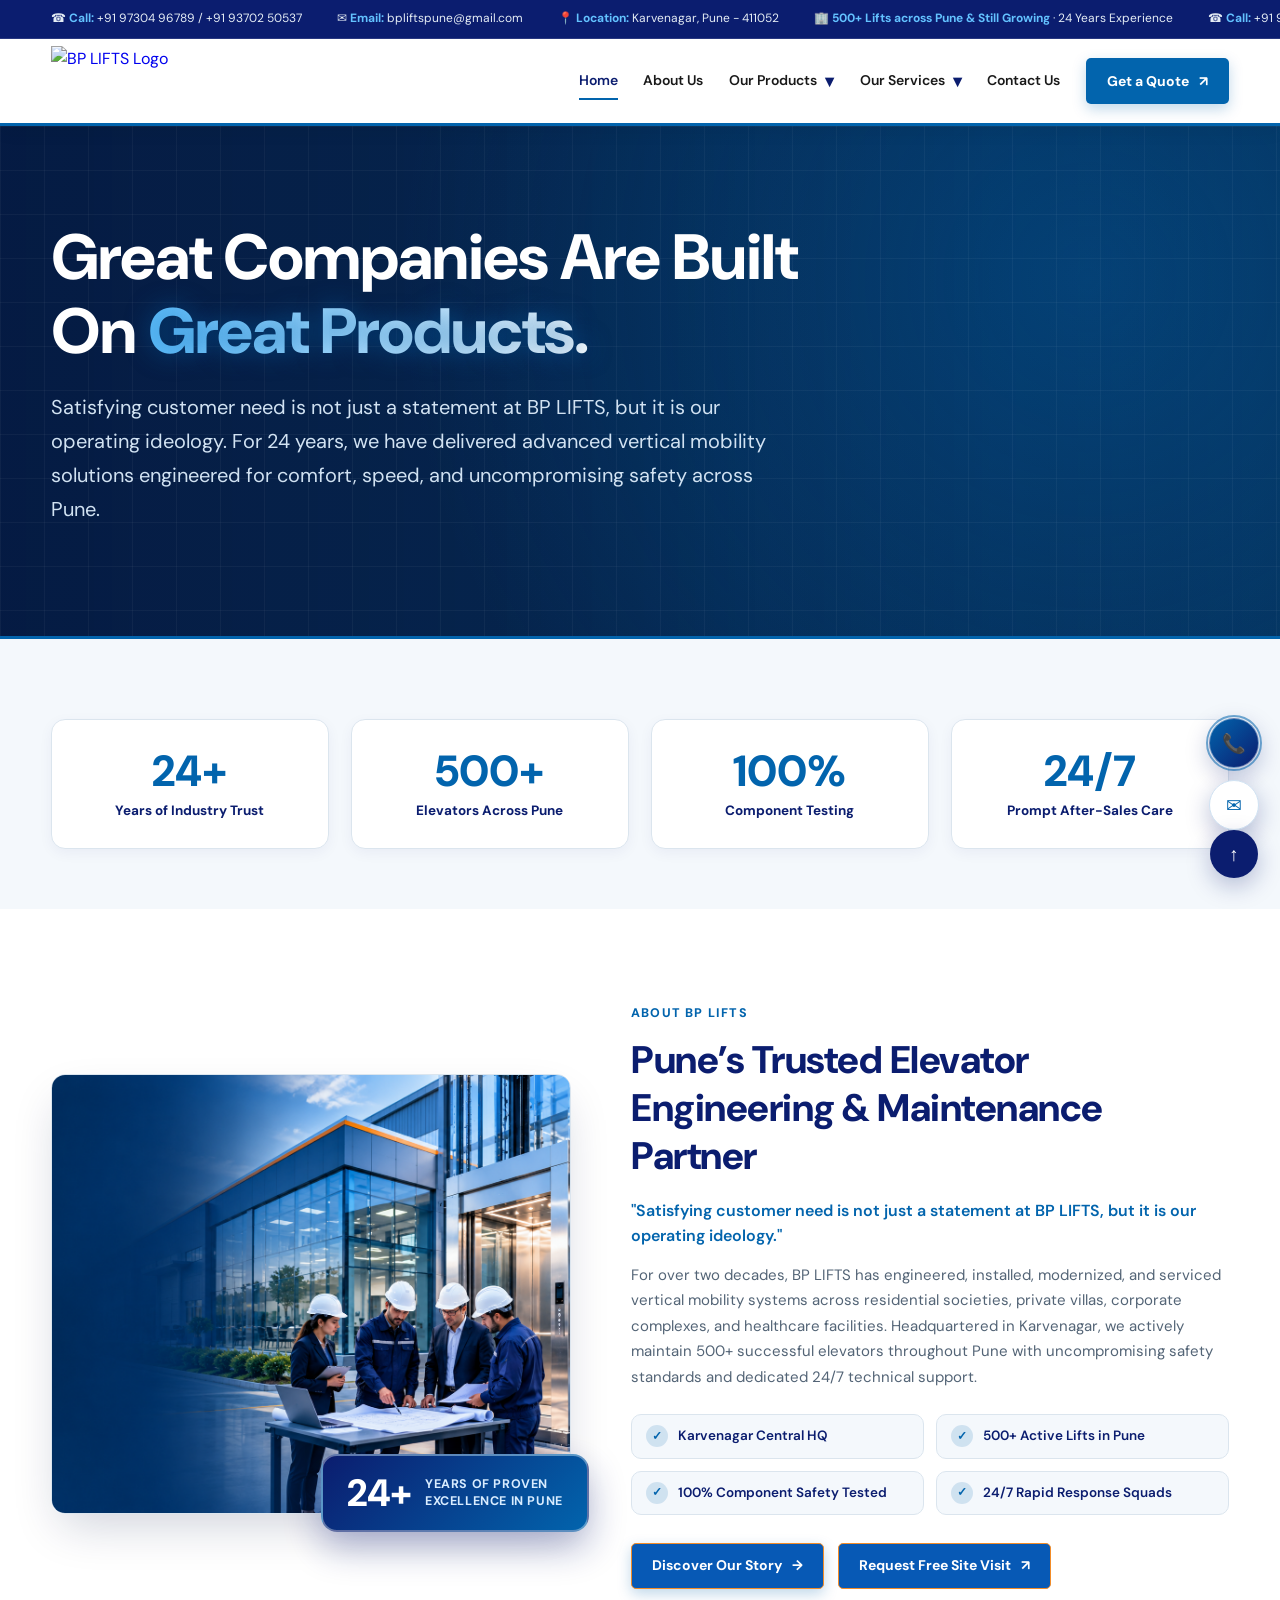
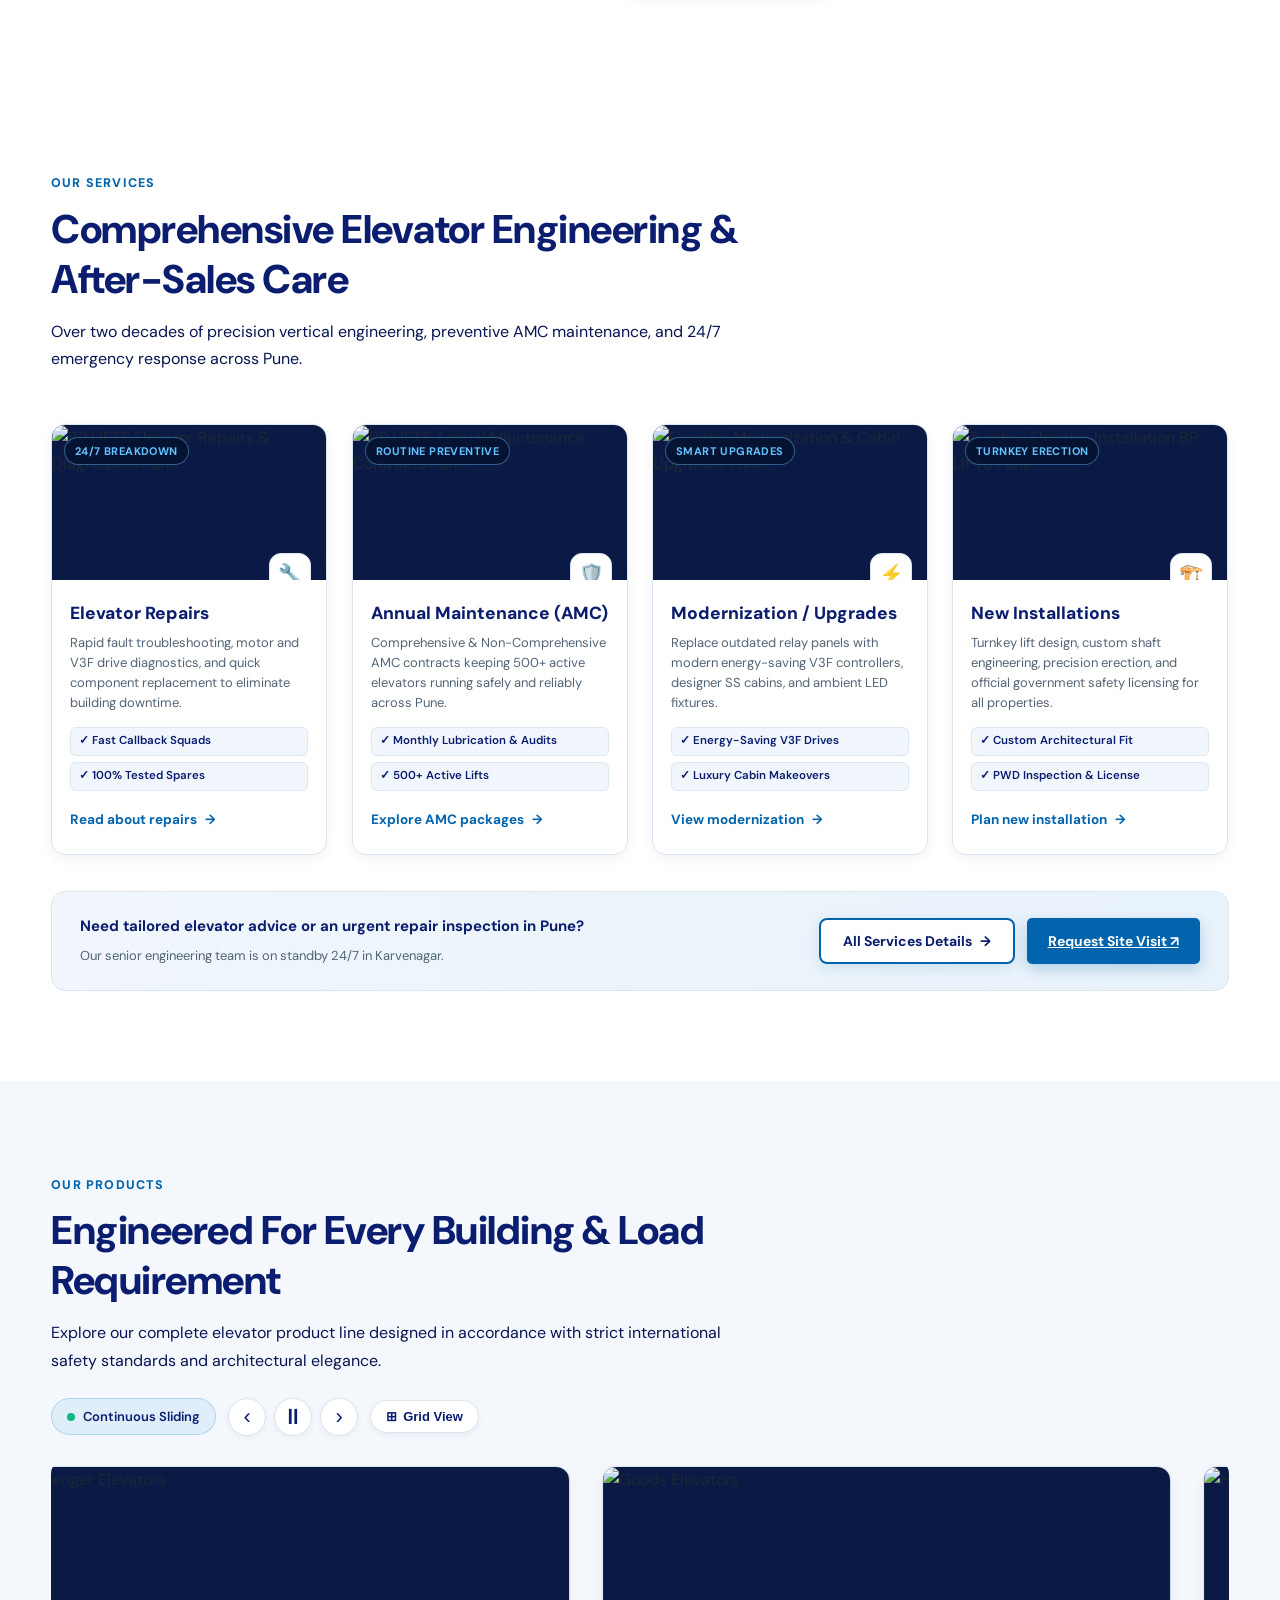
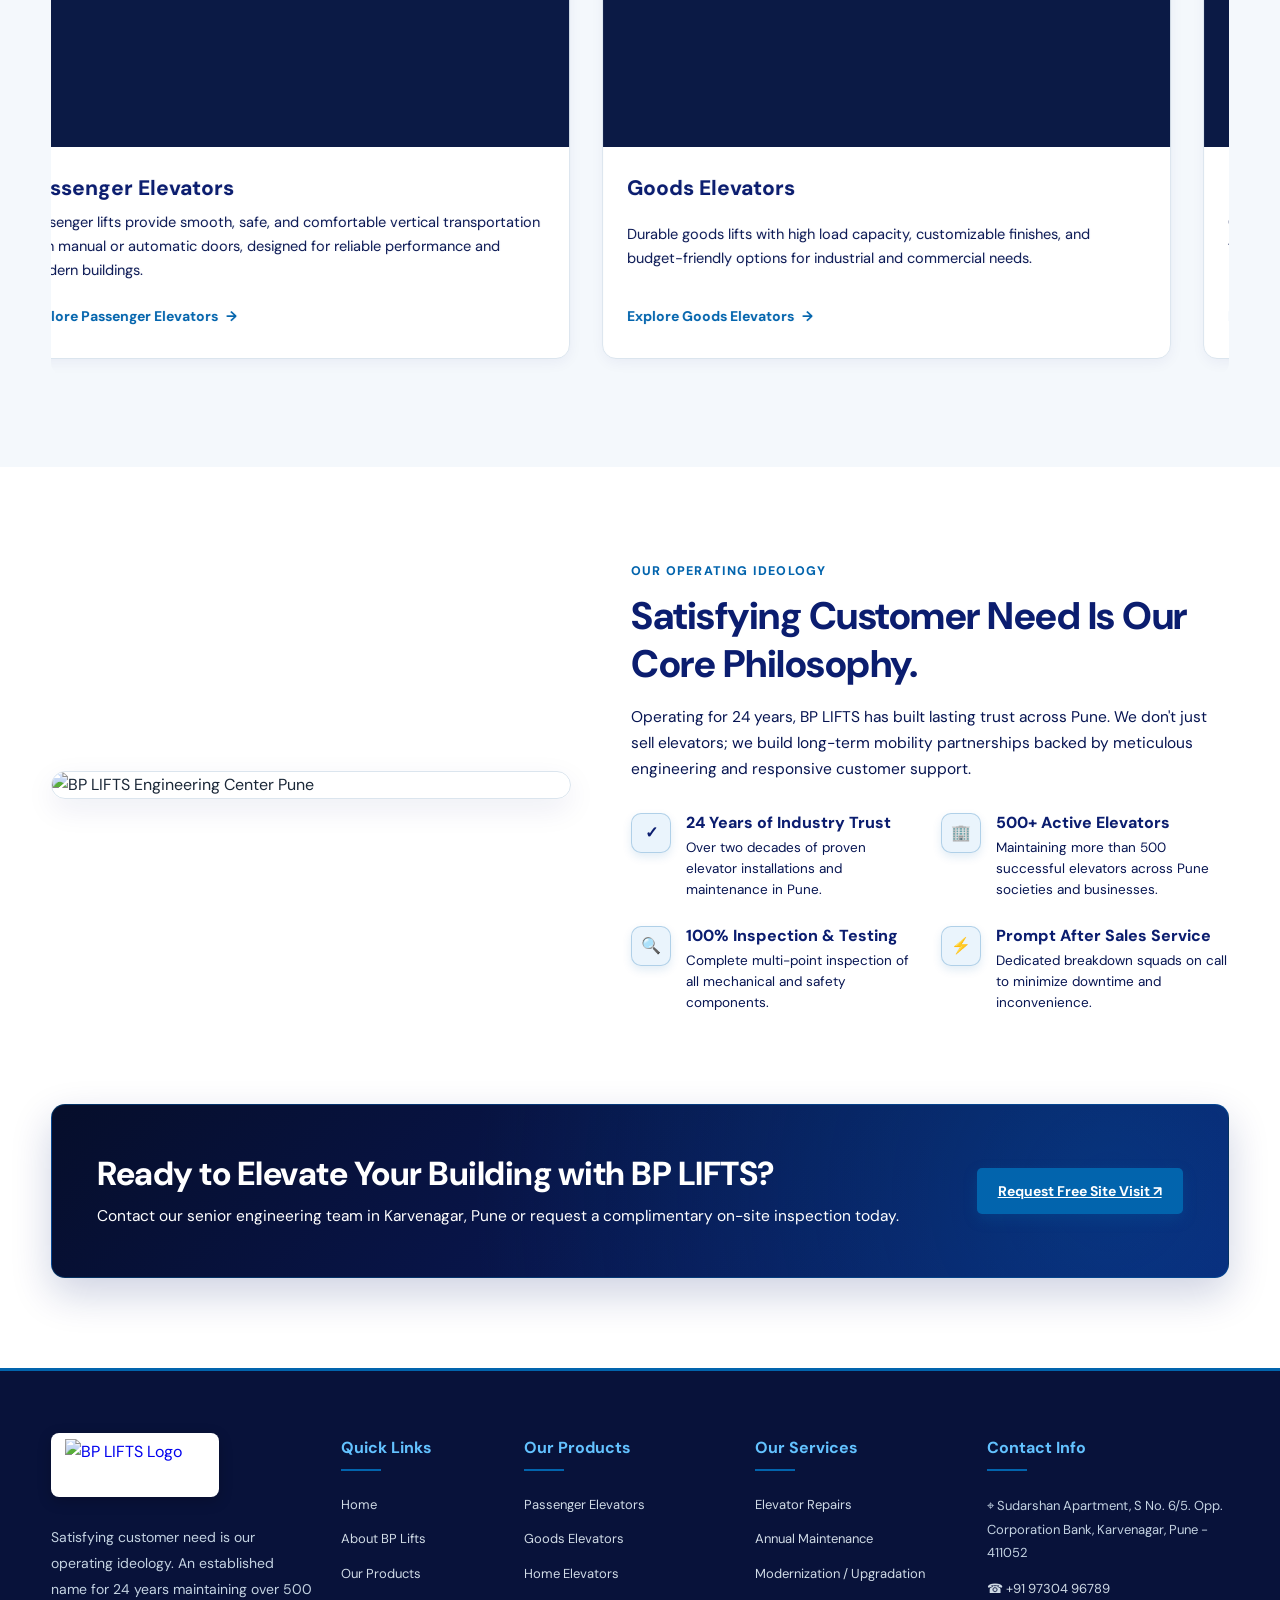
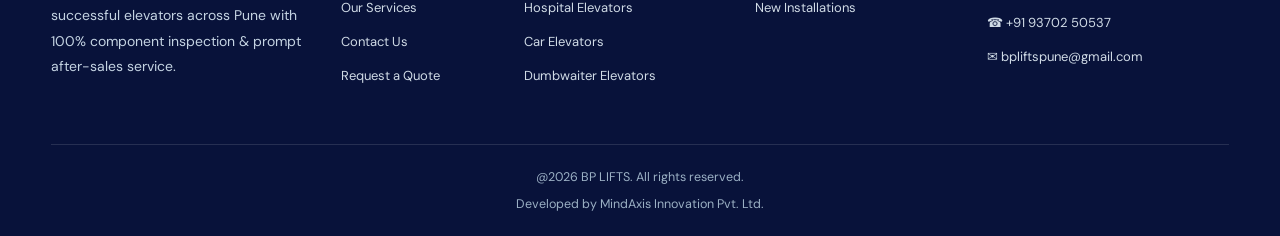
==== commit 45a1effd: "Update website" ====
--- a/BP_Lift_Website/index.html
+++ b/BP_Lift_Website/index.html
@@ -19,11 +19,13 @@
       <div class="topbar-track" aria-label="Contact details">
         <span class="topbar-item">☎ <b>Call:</b> <a href="tel:+919730496789">+91 97304 96789</a> / <a
             href="tel:+919370250537">+91 93702 50537</a></span>
-        <span class="topbar-item">✉ <b>Email:</b> <a href="mailto:bpliftspune@gmail.com">bpliftspune@gmail.com</a></span>
+        <span class="topbar-item">✉ <b>Email:</b> <a
+            href="mailto:bpliftspune@gmail.com">bpliftspune@gmail.com</a></span>
         <span class="topbar-item">📍 <b>Location:</b> Karvenagar, Pune - 411052</span>
         <span class="topbar-item">🏢 <b>500+ Lifts across Pune &amp; Still Growing</b> · 24 Years Experience</span>
         <span class="topbar-item">☎ <b>Call:</b> <a href="tel:+919730496789">+91 97304 96789</a></span>
-        <span class="topbar-item">✉ <b>Email:</b> <a href="mailto:bpliftspune@gmail.com">bpliftspune@gmail.com</a></span>
+        <span class="topbar-item">✉ <b>Email:</b> <a
+            href="mailto:bpliftspune@gmail.com">bpliftspune@gmail.com</a></span>
       </div>
     </div>
   </div>
@@ -180,7 +182,8 @@
         <div class="section-head reveal-fade-up">
           <div class="eyebrow">Our Services</div>
           <h2>Comprehensive Elevator Engineering &amp; <span class="hero-shimmer">After-Sales Care</span></h2>
-          <p>Over two decades of precision vertical engineering, preventive AMC maintenance, and 24/7 emergency response across Pune.</p>
+          <p>Over two decades of precision vertical engineering, preventive AMC maintenance, and 24/7 emergency response
+            across Pune.</p>
         </div>
 
         <div class="services-grid-home">
@@ -194,7 +197,8 @@
             <div class="service-card-body">
               <div class="service-card-head">
                 <h3>Elevator Repairs</h3>
-                <p>Rapid fault troubleshooting, motor and V3F drive diagnostics, and quick component replacement to eliminate building downtime.</p>
+                <p>Rapid fault troubleshooting, motor and V3F drive diagnostics, and quick component replacement to
+                  eliminate building downtime.</p>
               </div>
               <div class="service-card-tags">
                 <span class="service-tag">✓ Fast Callback Squads</span>
@@ -205,16 +209,20 @@
           </article>
 
           <!-- 2. ANNUAL MAINTENANCE (Coming from RIGHT) -->
-          <article class="service-box service-summary-card reveal-card reveal-from-right" style="--reveal-delay: 0.12s;">
+          <article class="service-box service-summary-card reveal-card reveal-from-right"
+            style="--reveal-delay: 0.12s;">
             <div class="service-card-media">
-              <img loading="lazy" src="https://images.unsplash.com/photo-1581092160607-ee22621dd758?auto=format&fit=crop&w=800&q=80" alt="BP LIFTS Annual Maintenance Contracts Pune">
+              <img loading="lazy"
+                src="https://images.unsplash.com/photo-1581092160607-ee22621dd758?auto=format&fit=crop&w=800&q=80"
+                alt="BP LIFTS Annual Maintenance Contracts Pune">
               <span class="service-badge">Routine Preventive</span>
               <div class="service-box-icon" aria-hidden="true">🛡️</div>
             </div>
             <div class="service-card-body">
               <div class="service-card-head">
                 <h3>Annual Maintenance (AMC)</h3>
-                <p>Comprehensive &amp; Non-Comprehensive AMC contracts keeping 500+ active elevators running safely and reliably across Pune.</p>
+                <p>Comprehensive &amp; Non-Comprehensive AMC contracts keeping 500+ active elevators running safely and
+                  reliably across Pune.</p>
               </div>
               <div class="service-card-tags">
                 <span class="service-tag">✓ Monthly Lubrication &amp; Audits</span>
@@ -227,14 +235,17 @@
           <!-- 3. MODERNIZATION / UPGRADATION (Coming from LEFT) -->
           <article class="service-box service-summary-card reveal-card reveal-from-left" style="--reveal-delay: 0.05s;">
             <div class="service-card-media">
-              <img loading="lazy" src="https://images.unsplash.com/photo-1511818966892-d7d671e672a2?auto=format&fit=crop&w=800&q=80" alt="Elevator Modernization & Cabin Upgrades Pune">
+              <img loading="lazy"
+                src="https://images.unsplash.com/photo-1511818966892-d7d671e672a2?auto=format&fit=crop&w=800&q=80"
+                alt="Elevator Modernization & Cabin Upgrades Pune">
               <span class="service-badge">Smart Upgrades</span>
               <div class="service-box-icon" aria-hidden="true">⚡</div>
             </div>
             <div class="service-card-body">
               <div class="service-card-head">
                 <h3>Modernization / Upgrades</h3>
-                <p>Replace outdated relay panels with modern energy-saving V3F controllers, designer SS cabins, and ambient LED fixtures.</p>
+                <p>Replace outdated relay panels with modern energy-saving V3F controllers, designer SS cabins, and
+                  ambient LED fixtures.</p>
               </div>
               <div class="service-card-tags">
                 <span class="service-tag">✓ Energy-Saving V3F Drives</span>
@@ -245,16 +256,20 @@
           </article>
 
           <!-- 4. NEW INSTALLATIONS (Coming from RIGHT) -->
-          <article class="service-box service-summary-card reveal-card reveal-from-right" style="--reveal-delay: 0.16s;">
+          <article class="service-box service-summary-card reveal-card reveal-from-right"
+            style="--reveal-delay: 0.16s;">
             <div class="service-card-media">
-              <img loading="lazy" src="https://5.imimg.com/data5/SELLER/Default/2025/7/525379591/TI/PP/DL/19271002/elevator-installation-service-500x500.jpg" alt="Turnkey Elevator Installation BP LIFTS Pune">
+              <img loading="lazy"
+                src="https://5.imimg.com/data5/SELLER/Default/2025/7/525379591/TI/PP/DL/19271002/elevator-installation-service-500x500.jpg"
+                alt="Turnkey Elevator Installation BP LIFTS Pune">
               <span class="service-badge">Turnkey Erection</span>
               <div class="service-box-icon" aria-hidden="true">🏗️</div>
             </div>
             <div class="service-card-body">
               <div class="service-card-head">
                 <h3>New Installations</h3>
-                <p>Turnkey lift design, custom shaft engineering, precision erection, and official government safety licensing for all properties.</p>
+                <p>Turnkey lift design, custom shaft engineering, precision erection, and official government safety
+                  licensing for all properties.</p>
               </div>
               <div class="service-card-tags">
                 <span class="service-tag">✓ Custom Architectural Fit</span>
@@ -299,8 +314,8 @@
             <div class="carousel-nav-controls">
               <button type="button" class="carousel-nav-btn prev-btn" id="prodPrevBtn" aria-label="Slide backward"
                 title="Slide backward">‹</button>
-              <button type="button" class="carousel-nav-btn pause-btn" id="prodPauseBtn" aria-label="Pause or Resume sliding"
-                title="Pause or Resume sliding">⏸</button>
+              <button type="button" class="carousel-nav-btn pause-btn" id="prodPauseBtn"
+                aria-label="Pause or Resume sliding" title="Pause or Resume sliding">⏸</button>
               <button type="button" class="carousel-nav-btn next-btn" id="prodNextBtn" aria-label="Slide forward"
                 title="Slide forward">›</button>
             </div>
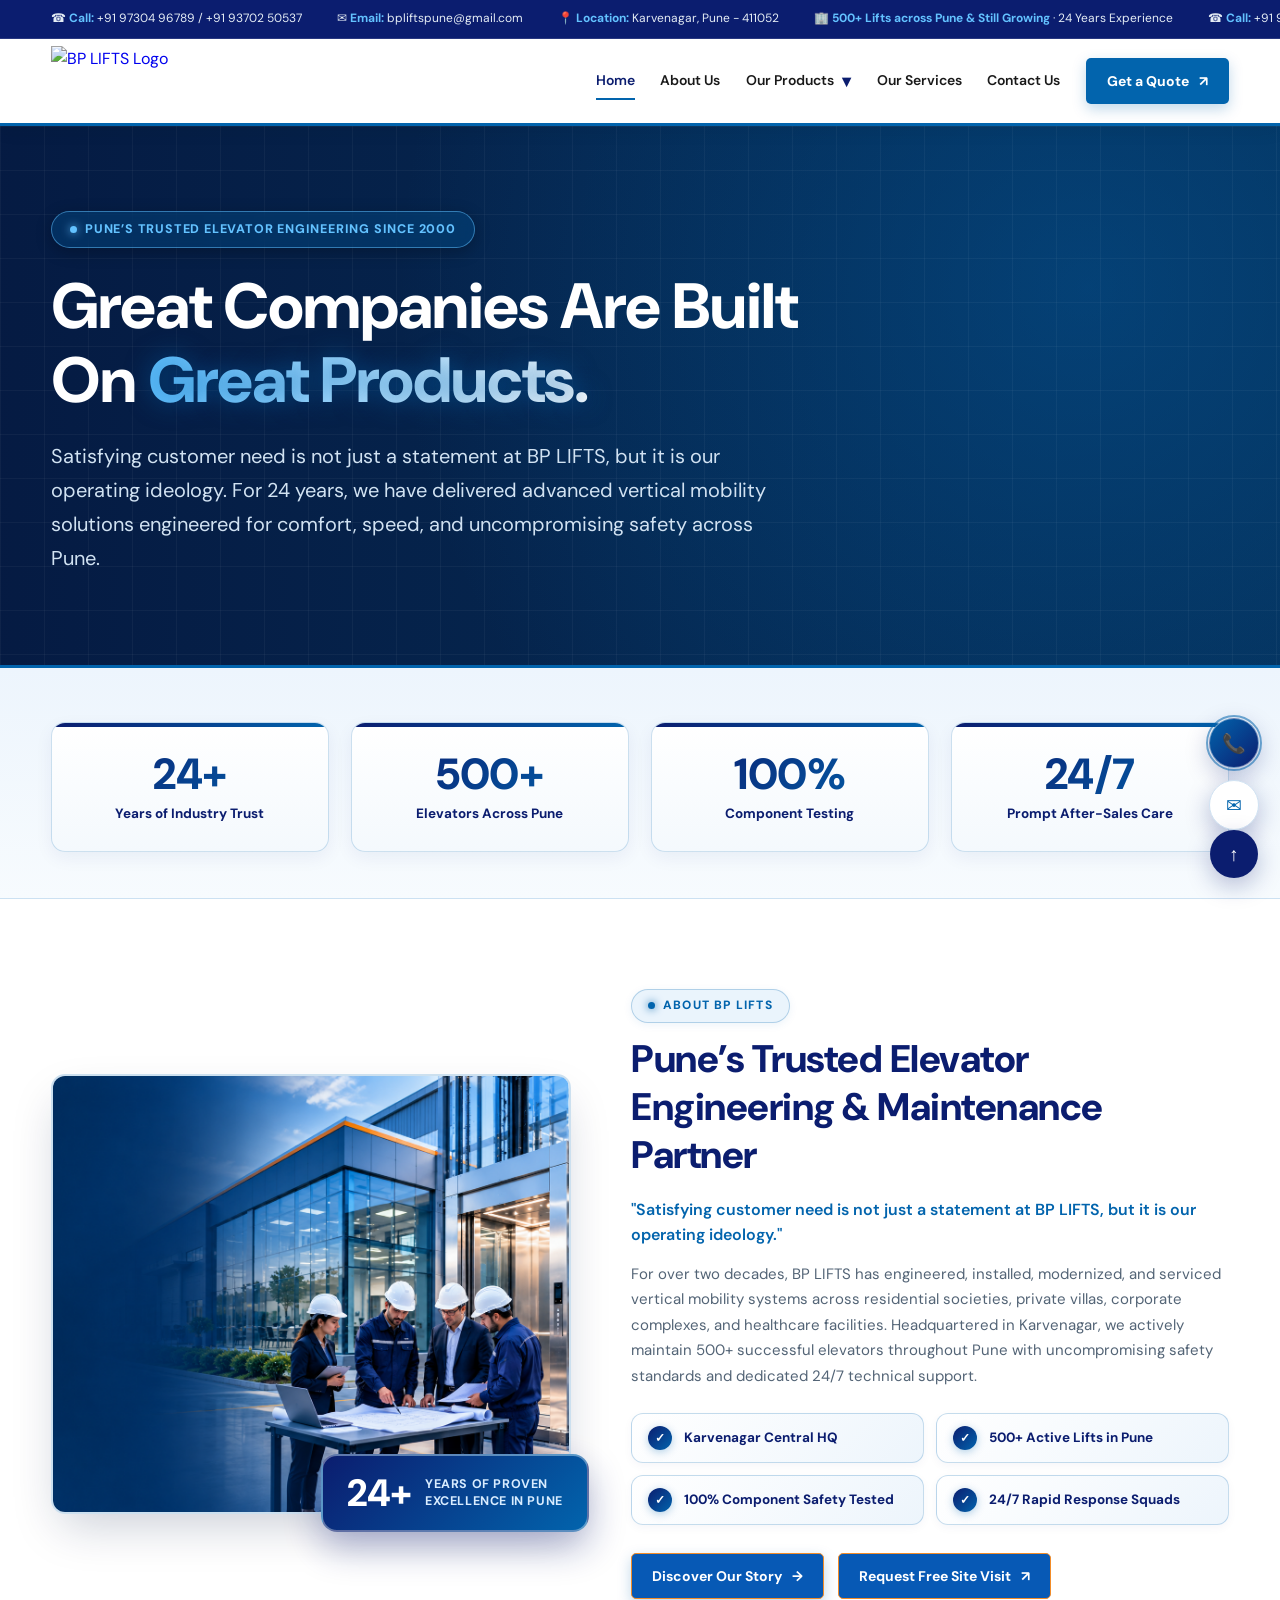
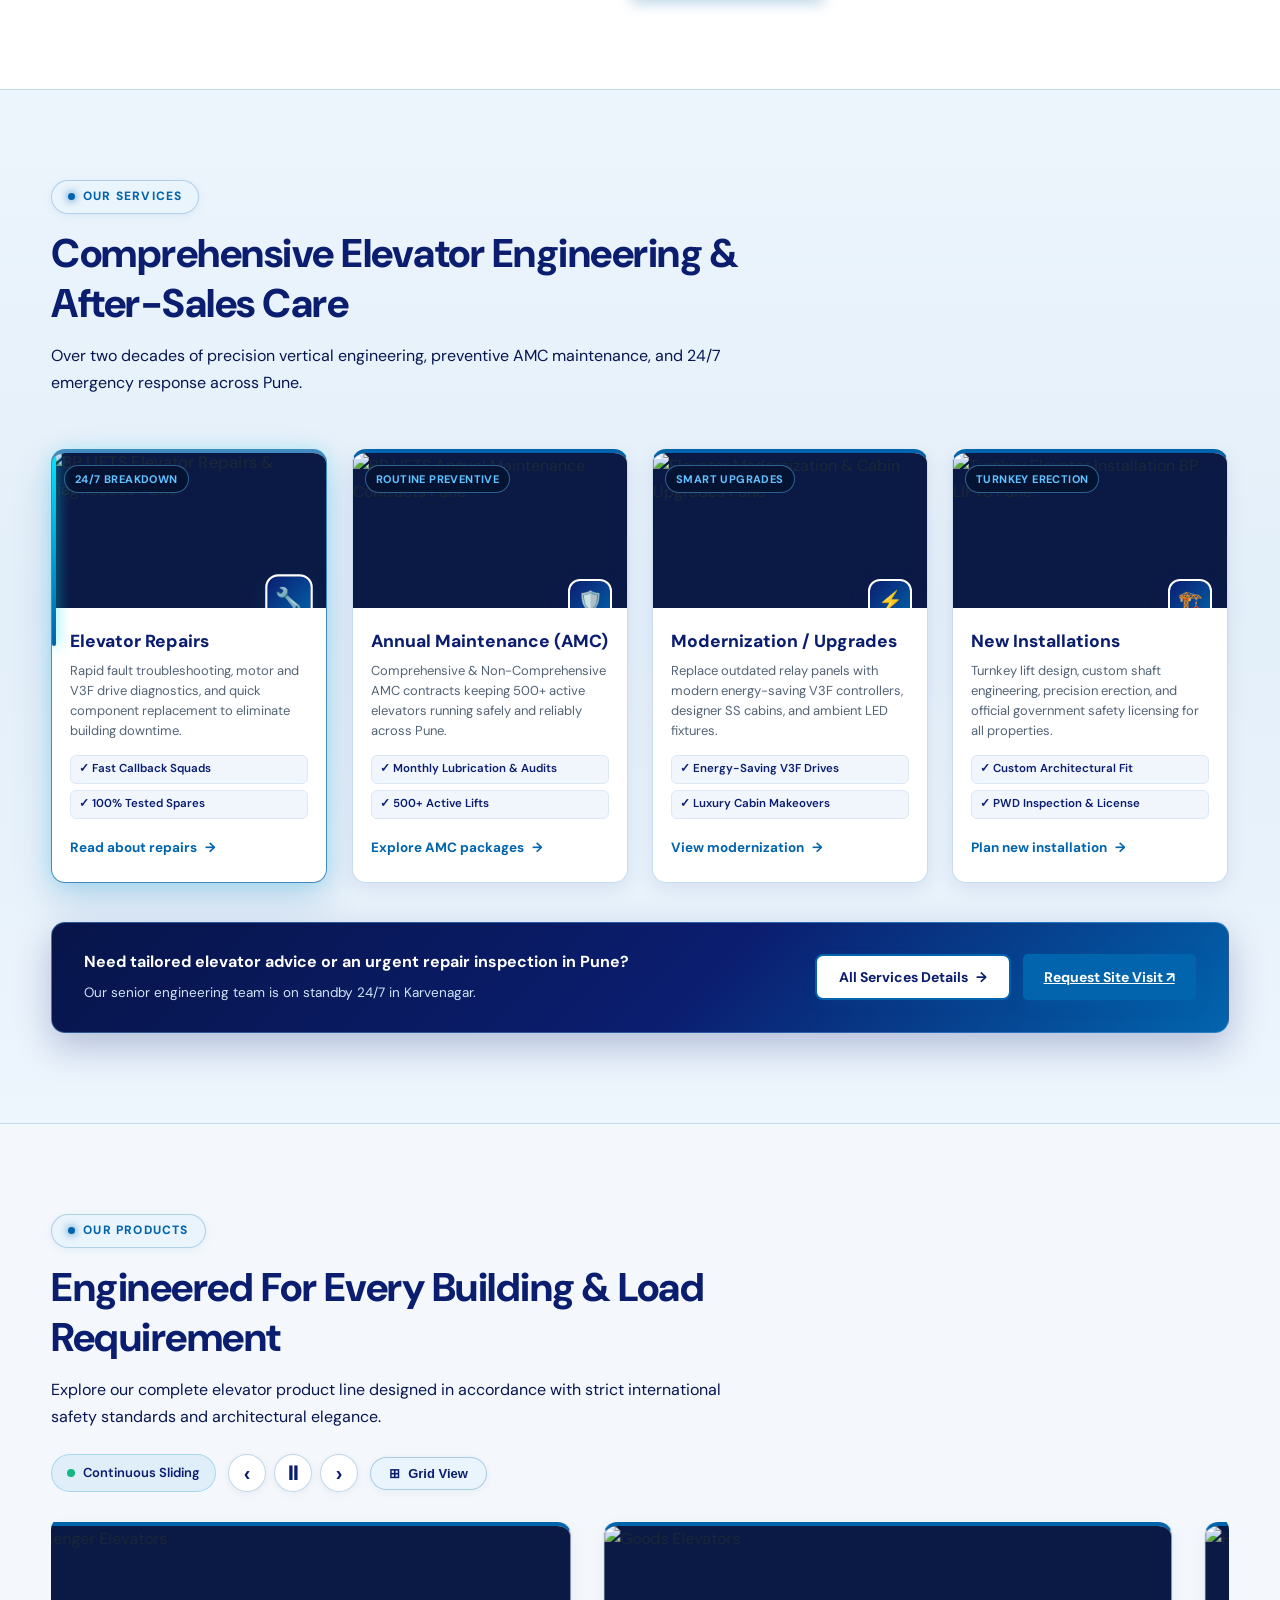
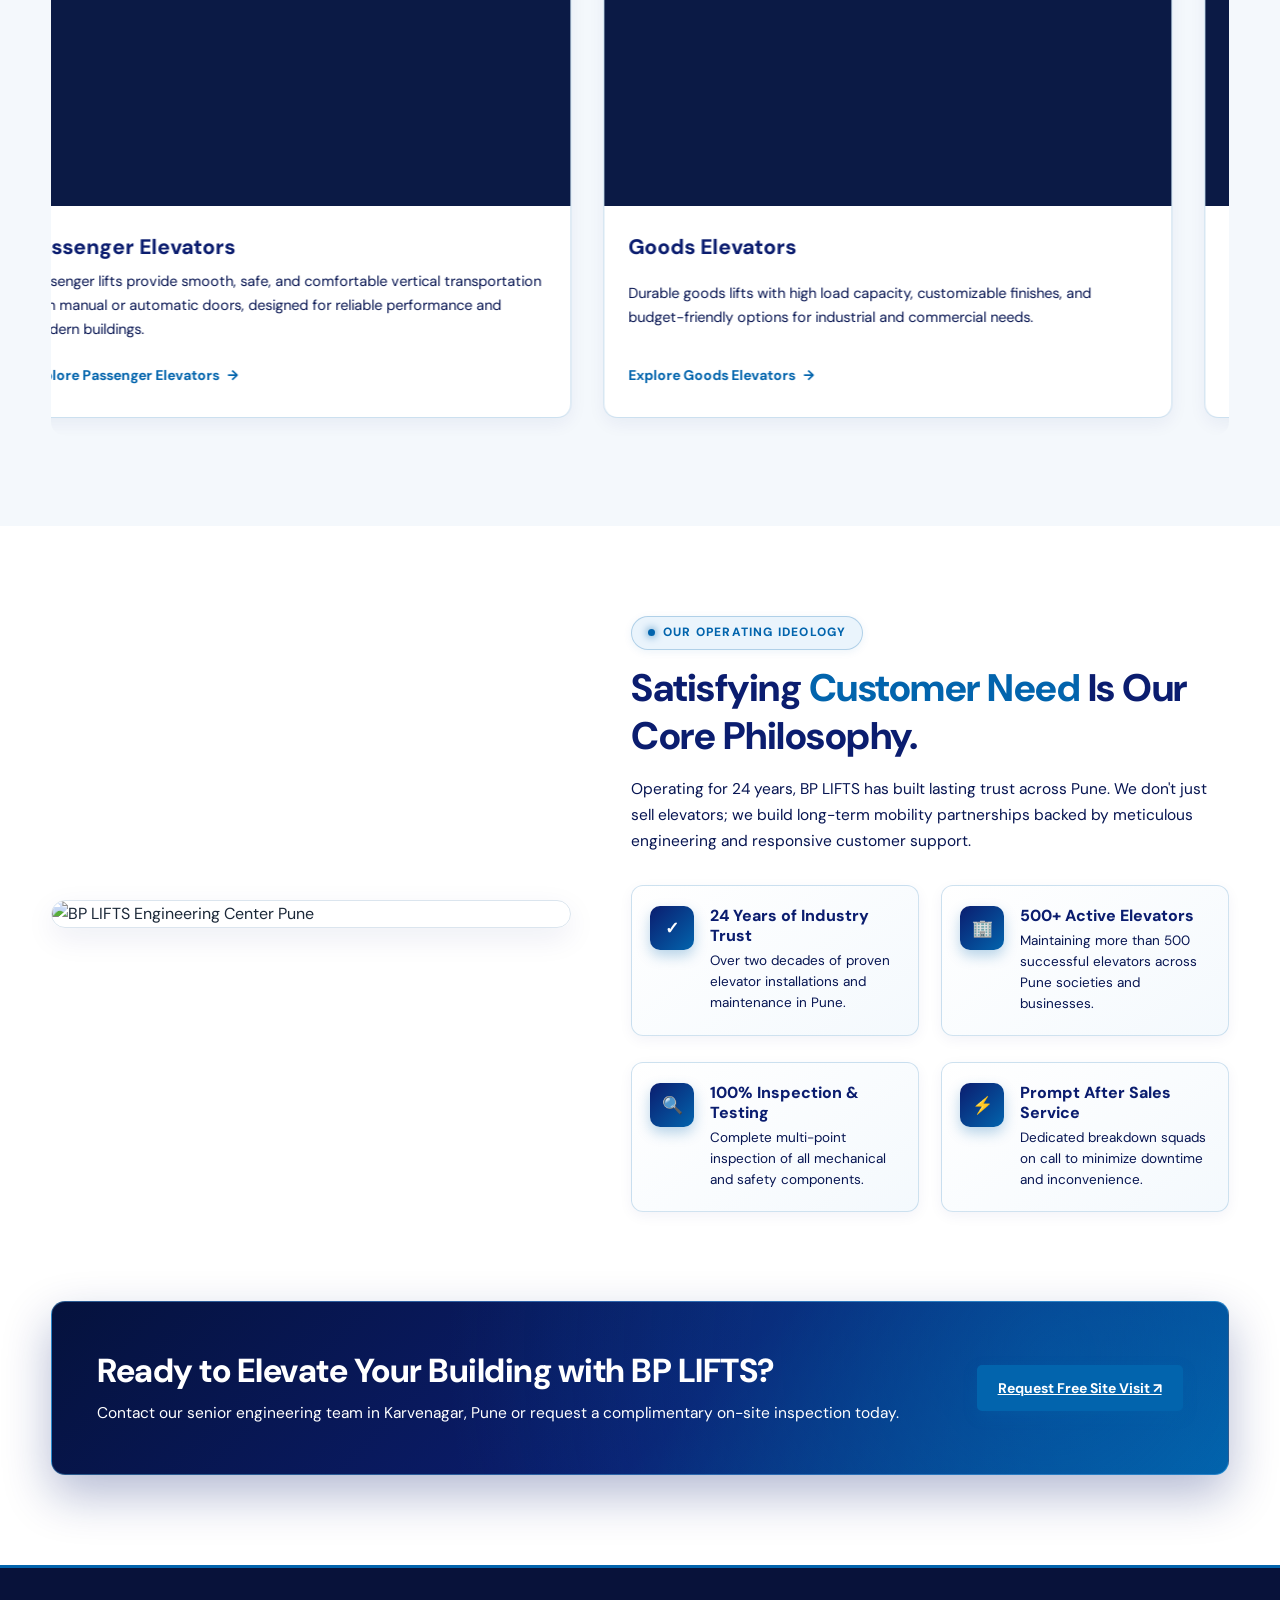
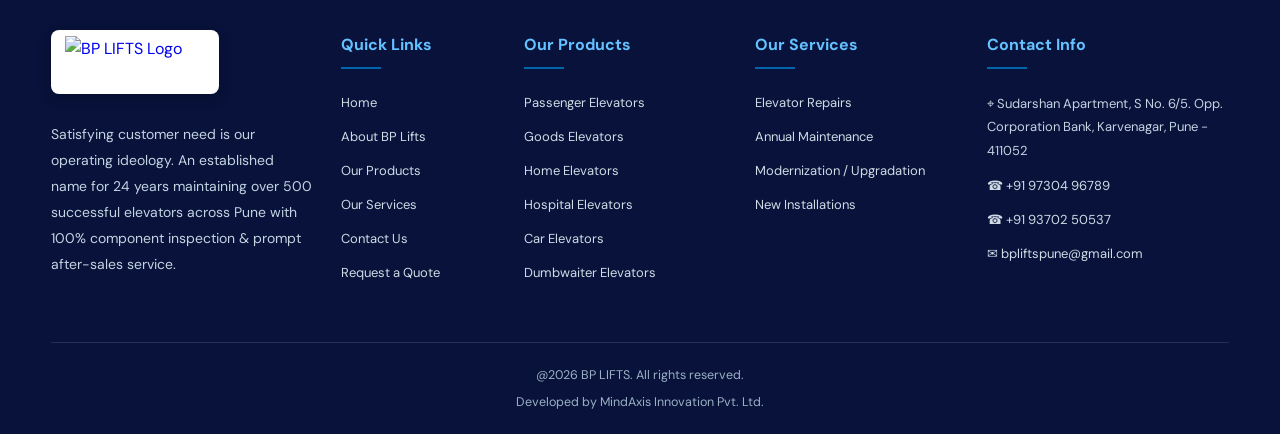
==== commit 0c87ffef: "Update website" ====
--- a/BP_Lift_Website/index.html
+++ b/BP_Lift_Website/index.html
@@ -59,21 +59,7 @@
           </div>
         </div>
 
-        <!-- OUR SERVICES DROPDOWN -->
-        <div class="nav-dropdown">
-          <a href="services.html" class="nav-dropdown-toggle" data-page="services" aria-haspopup="true"
-            aria-expanded="false">
-            Our Services <span class="dropdown-arrow">▾</span>
-          </a>
-          <div class="dropdown-menu" role="menu">
-            <a href="services.html" class="dropdown-all">All Services <span>→</span></a>
-            <div class="dropdown-divider"></div>
-            <a href="services.html#repair">Elevator Repairs</a>
-            <a href="services.html#maintenance">Annual Maintenance (AMC)</a>
-            <a href="services.html#modernization">Modernization / Upgradation</a>
-            <a href="services.html#installation">New Installations</a>
-          </div>
-        </div>
+        <a href="services.html" data-page="services">Our Services</a>
 
         <a href="contact.html" data-page="contact">Contact Us</a>
         <a class="btn btn-primary" href="contact.html#quote">Get a Quote <span>↗</span></a>
@@ -87,6 +73,8 @@
     <section class="hero">
       <div class="container hero-grid">
         <div class="hero-content">
+          <div class="hero-eyebrow reveal-fade-up"><span class="eyebrow-dot"></span> Pune’s Trusted Elevator Engineering
+            Since 2000</div>
           <h1 class="reveal-fade-up">Great Companies Are Built On <span class="hero-shimmer">Great Products.</span></h1>
           <p class="reveal-fade-up">Satisfying customer need is not just a statement at BP LIFTS, but it is our
             operating ideology. For 24
@@ -98,7 +86,7 @@
     </section>
 
     <!-- STATS BAR -->
-    <section class="section section-soft" style="padding: 40px 0 20px;">
+    <section class="section section-stats" style="padding: 44px 0 36px;">
       <div class="container">
         <div class="stats-grid">
           <div class="stat-card reveal-card reveal-from-left">
@@ -138,7 +126,7 @@
 
           <!-- Right: Content & Key Highlights (Coming from RIGHT) -->
           <div class="about-home-content reveal-card reveal-from-right">
-            <div class="eyebrow">About BP LIFTS</div>
+            <div class="eyebrow"><span class="eyebrow-dot"></span> About BP LIFTS</div>
             <h2>Pune’s Trusted Elevator Engineering &amp; Maintenance Partner</h2>
             <p class="about-home-lead">"Satisfying customer need is not just a statement at BP LIFTS, but it is our
               operating ideology."</p>
@@ -180,7 +168,7 @@
     <section class="section" id="services">
       <div class="container">
         <div class="section-head reveal-fade-up">
-          <div class="eyebrow">Our Services</div>
+          <div class="eyebrow"><span class="eyebrow-dot"></span> Our Services</div>
           <h2>Comprehensive Elevator Engineering &amp; <span class="hero-shimmer">After-Sales Care</span></h2>
           <p>Over two decades of precision vertical engineering, preventive AMC maintenance, and 24/7 emergency response
             across Pune.</p>
@@ -299,7 +287,7 @@
       <div class="container">
         <div class="section-head products-header-wrap">
           <div>
-            <div class="eyebrow">Our Products</div>
+            <div class="eyebrow"><span class="eyebrow-dot"></span> Our Products</div>
             <h2>Engineered For Every Building &amp; Load Requirement</h2>
             <p>Explore our complete elevator product line designed in accordance with strict international safety
               standards and architectural elegance.</p>
@@ -431,8 +419,8 @@
             alt="BP LIFTS Engineering Center Pune">
         </div>
         <div class="split-copy reveal-card reveal-from-right">
-          <div class="eyebrow">Our Operating Ideology</div>
-          <h2>Satisfying Customer Need Is Our Core Philosophy.</h2>
+          <div class="eyebrow"><span class="eyebrow-dot"></span> Our Operating Ideology</div>
+          <h2>Satisfying <span class="text-blue">Customer Need</span> Is Our Core Philosophy.</h2>
           <p>Operating for 24 years, BP LIFTS has built lasting trust across Pune. We don't just sell elevators; we
             build long-term mobility partnerships backed by meticulous engineering and responsive customer support.</p>
 
@@ -842,8 +830,6 @@
         }
       });
     }
-
-    // Initialize all enhancements
     let isInitialized = false;
     function initAllAnimations() {
       if (isInitialized) return;
@@ -853,7 +839,6 @@
       initServicesSpotlight();
       initProductsCarousel();
     }
-
     document.addEventListener('DOMContentLoaded', initAllAnimations);
     if (document.readyState === 'complete' || document.readyState === 'interactive') {
       initAllAnimations();
--- a/BP_Lift_Website/index.css
+++ b/BP_Lift_Website/index.css
@@ -91,7 +91,7 @@
 ===================================================== */
 .hero {
     position: relative;
-    padding: 95px 0 110px;
+    padding: 85px 0 90px;
     background:
         radial-gradient(circle at 85% 30%, rgba(2, 100, 173, 0.38) 0%, transparent 60%),
         linear-gradient(90deg,
@@ -145,21 +145,82 @@
 
 
 
+.hero-eyebrow,
 .hero .eyebrow {
     display: inline-flex;
     align-items: center;
     gap: 8px;
     padding: 7px 18px;
-    background: rgba(2, 100, 173, 0.22);
-    border: 1px solid rgba(99, 194, 255, 0.45);
+    background: rgba(2, 100, 173, 0.28);
+    border: 1.5px solid rgba(99, 194, 255, 0.5);
     border-radius: 30px;
     color: #63c2ff;
-    font-size: 13px;
-    font-weight: 700;
-    letter-spacing: 0.6px;
+    font-size: 12.5px;
+    font-weight: 800;
+    letter-spacing: 0.8px;
     text-transform: uppercase;
-    margin-bottom: 24px;
-    backdrop-filter: blur(6px);
+    margin-bottom: 22px;
+    backdrop-filter: blur(8px);
+    box-shadow: 0 4px 16px rgba(0, 0, 0, 0.25);
+}
+
+.eyebrow-dot {
+    width: 7px;
+    height: 7px;
+    border-radius: 50%;
+    background: #63c2ff;
+    box-shadow: 0 0 10px #63c2ff;
+    display: inline-block;
+}
+
+.hero-actions {
+    display: flex;
+    align-items: center;
+    gap: 16px;
+    margin-top: 32px;
+    flex-wrap: wrap;
+}
+
+.hero-btn-main {
+    background: linear-gradient(135deg, #0264AD 0%, #0099ff 100%) !important;
+    color: #ffffff !important;
+    border: none !important;
+    padding: 13px 26px !important;
+    font-weight: 700 !important;
+    box-shadow: 0 8px 24px rgba(2, 100, 173, 0.45) !important;
+    border-radius: var(--bp-radius) !important;
+    text-decoration: none !important;
+    display: inline-flex !important;
+    align-items: center !important;
+    gap: 8px !important;
+    transition: all 0.3s ease !important;
+}
+
+.hero-btn-main:hover {
+    transform: translateY(-2px) !important;
+    box-shadow: 0 12px 28px rgba(0, 153, 255, 0.55) !important;
+}
+
+.hero-btn-sub {
+    background: rgba(255, 255, 255, 0.12) !important;
+    border: 1.5px solid rgba(255, 255, 255, 0.45) !important;
+    color: #ffffff !important;
+    padding: 12px 24px !important;
+    font-weight: 700 !important;
+    backdrop-filter: blur(8px) !important;
+    border-radius: var(--bp-radius) !important;
+    text-decoration: none !important;
+    display: inline-flex !important;
+    align-items: center !important;
+    gap: 8px !important;
+    transition: all 0.3s ease !important;
+}
+
+.hero-btn-sub:hover {
+    background: rgba(255, 255, 255, 0.22) !important;
+    border-color: #ffffff !important;
+    color: #ffffff !important;
+    transform: translateY(-2px) !important;
 }
 
 .hero h1 {
@@ -213,13 +274,29 @@
 }
 
 .eyebrow {
-    display: inline-block;
+    display: inline-flex;
+    align-items: center;
+    gap: 8px;
+    padding: 6px 16px;
+    background: var(--bp-blue-light);
+    border: 1.5px solid rgba(2, 100, 173, 0.25);
+    border-radius: 30px;
+    font-size: 12px;
+    font-weight: 800;
     color: var(--bp-light-blue);
-    font-size: 12.5px;
-    font-weight: 800;
     letter-spacing: 1.2px;
     text-transform: uppercase;
-    margin-bottom: 10px;
+    margin-bottom: 14px;
+    box-shadow: 0 2px 8px rgba(2, 100, 173, 0.08);
+}
+
+.eyebrow .eyebrow-dot {
+    background: var(--bp-light-blue);
+    box-shadow: 0 0 8px var(--bp-light-blue);
+}
+
+.text-blue {
+    color: var(--bp-light-blue);
 }
 
 .section-head h2 {
@@ -255,10 +332,11 @@
 .card {
     position: relative;
     background: var(--bp-card-bg);
-    border: 1px solid var(--bp-border);
+    border: 1.5px solid rgba(2, 100, 173, 0.2);
+    border-top: 4px solid var(--bp-light-blue);
     border-radius: var(--bp-radius-lg);
     overflow: hidden;
-    box-shadow: var(--bp-shadow-sm);
+    box-shadow: 0 6px 18px rgba(11, 29, 111, 0.06);
     display: flex;
     flex-direction: column;
     transition: transform 0.4s cubic-bezier(0.165, 0.84, 0.44, 1),
@@ -409,8 +487,8 @@
     position: relative;
     border-radius: var(--bp-radius-lg);
     overflow: hidden;
-    box-shadow: 0 20px 48px -10px rgba(11, 26, 69, 0.2);
-    border: 1px solid var(--bp-border);
+    box-shadow: 0 20px 48px -10px rgba(11, 26, 69, 0.22);
+    border: 2px solid rgba(2, 100, 173, 0.2);
     height: 440px;
 }
 
@@ -507,27 +585,37 @@
 .about-pill-item {
     display: flex;
     align-items: center;
-    gap: 10px;
-    background: var(--bp-section-soft);
-    padding: 10px 14px;
-    border-radius: 10px;
-    border: 1px solid var(--bp-border);
+    gap: 12px;
+    background: linear-gradient(135deg, #ffffff 0%, #edf5fc 100%);
+    padding: 12px 16px;
+    border-radius: 12px;
+    border: 1.5px solid rgba(2, 100, 173, 0.22);
     font-size: 13.5px;
-    font-weight: 600;
+    font-weight: 700;
     color: var(--bp-dark-blue);
+    box-shadow: 0 3px 10px rgba(11, 29, 111, 0.04);
+    transition: all 0.28s ease;
+}
+
+.about-pill-item:hover {
+    border-color: var(--bp-light-blue);
+    transform: translateY(-2px);
+    box-shadow: 0 8px 20px rgba(2, 100, 173, 0.16);
 }
 
 .about-pill-item span.pill-icon {
     display: inline-flex;
     align-items: center;
     justify-content: center;
-    width: 22px;
-    height: 22px;
+    width: 24px;
+    height: 24px;
     border-radius: 50%;
-    background: rgba(2, 100, 173, 0.15);
-    color: #0264AD;
+    background: linear-gradient(135deg, var(--bp-dark-blue) 0%, var(--bp-light-blue) 100%);
+    color: #ffffff;
     font-size: 12px;
+    font-weight: 800;
     flex-shrink: 0;
+    box-shadow: 0 2px 8px rgba(2, 100, 173, 0.3);
 }
 
 .about-home-actions {
@@ -584,24 +672,38 @@
 
 .feature {
     display: flex;
-    gap: 15px;
+    gap: 16px;
     align-items: flex-start;
+    background: linear-gradient(145deg, #ffffff 0%, #f4f9fd 100%);
+    border: 1.5px solid rgba(2, 100, 173, 0.18);
+    border-radius: 12px;
+    padding: 20px 18px;
+    box-shadow: 0 4px 14px rgba(11, 29, 111, 0.05);
+    transition: transform 0.35s cubic-bezier(0.165, 0.84, 0.44, 1),
+                box-shadow 0.35s cubic-bezier(0.165, 0.84, 0.44, 1),
+                border-color 0.3s ease;
+}
+
+.feature:hover {
+    transform: translateY(-4px);
+    border-color: var(--bp-light-blue);
+    box-shadow: 0 12px 28px rgba(2, 100, 173, 0.16);
 }
 
 .feature-icon {
-    width: 40px;
-    height: 40px;
+    width: 44px;
+    height: 44px;
     border-radius: 10px;
-    background: var(--bp-blue-light);
-    color: var(--bp-dark-blue);
-    border: 1px solid rgba(2, 100, 173, 0.25);
+    background: linear-gradient(135deg, var(--bp-dark-blue) 0%, var(--bp-light-blue) 100%);
+    color: #ffffff;
+    border: none;
     display: flex;
     align-items: center;
     justify-content: center;
     font-weight: 800;
-    font-size: 16px;
+    font-size: 17px;
     flex-shrink: 0;
-    box-shadow: 0 4px 10px rgba(2, 100, 173, 0.12);
+    box-shadow: 0 6px 14px rgba(2, 100, 173, 0.28);
 }
 
 .feature h3 {
@@ -651,16 +753,16 @@
    CTA BAND
 ===================================================== */
 .cta-band {
-    background: radial-gradient(circle at 90% 50%, rgba(2, 100, 173, 0.35) 0%, transparent 60%),
-        linear-gradient(135deg, #060e2b 0%, #0b1d6f 100%);
-    border: 1px solid rgba(2, 100, 173, 0.4);
+    background: radial-gradient(circle at 85% 30%, rgba(2, 100, 173, 0.45) 0%, transparent 60%),
+        linear-gradient(135deg, #05123d 0%, #0B1D6F 55%, #0264AD 100%);
+    border: 1.5px solid rgba(99, 194, 255, 0.4);
     border-radius: var(--bp-radius-lg);
     padding: 48px 45px;
     display: flex;
     align-items: center;
     justify-content: space-between;
     gap: 32px;
-    box-shadow: 0 16px 40px rgba(11, 29, 111, 0.2);
+    box-shadow: 0 20px 48px rgba(11, 29, 111, 0.3);
     position: relative;
     overflow: hidden;
 }
@@ -706,6 +808,12 @@
 /* =====================================================
    SERVICES 4-CARD GRID (HOME PAGE)
 ===================================================== */
+#services {
+    background: linear-gradient(180deg, #edf5fc 0%, #e3eff9 50%, #edf5fd 100%);
+    border-top: 1.5px solid rgba(2, 100, 173, 0.18);
+    border-bottom: 1.5px solid rgba(2, 100, 173, 0.18);
+}
+
 .services-grid-home {
     display: grid;
     grid-template-columns: repeat(4, 1fr);
@@ -715,12 +823,13 @@
 /* Service Summary Card */
 .service-summary-card {
     position: relative;
-    background: var(--bp-card-bg);
-    border: 1px solid var(--bp-border);
+    background: #ffffff;
+    border: 1.5px solid rgba(2, 100, 173, 0.22);
+    border-top: 4px solid var(--bp-light-blue);
     border-radius: var(--bp-radius-lg);
     overflow: hidden;
     padding: 0;
-    box-shadow: var(--bp-shadow-sm);
+    box-shadow: 0 6px 20px rgba(11, 29, 111, 0.08);
     display: flex;
     flex-direction: column;
     justify-content: space-between;
@@ -847,17 +956,17 @@
     position: absolute;
     bottom: -15px;
     right: 15px;
-    width: 42px;
-    height: 42px;
+    width: 44px;
+    height: 44px;
     border-radius: 12px;
-    background: var(--bp-white);
-    border: 1px solid var(--bp-border);
-    color: var(--bp-dark-blue);
+    background: linear-gradient(135deg, var(--bp-dark-blue) 0%, var(--bp-light-blue) 100%);
+    border: 2.5px solid #ffffff;
+    color: #ffffff;
     display: flex;
     align-items: center;
     justify-content: center;
     font-size: 20px;
-    box-shadow: 0 6px 16px rgba(11, 29, 111, 0.15);
+    box-shadow: 0 6px 18px rgba(11, 29, 111, 0.28);
     z-index: 3;
     transition: transform 0.4s cubic-bezier(0.34, 1.56, 0.64, 1), box-shadow 0.4s ease, border-color 0.4s ease;
 }
@@ -987,27 +1096,28 @@
 
 /* Services Footer Banner Callout */
 .services-footer-banner {
-    margin-top: 36px;
-    background: linear-gradient(90deg, #f0f6fc 0%, #e8f2fa 100%);
-    border: 1px solid var(--bp-border);
+    margin-top: 40px;
+    background: linear-gradient(135deg, #07154a 0%, #0B1D6F 55%, #0264AD 100%);
+    border: 1.5px solid rgba(99, 194, 255, 0.38);
     border-radius: var(--bp-radius-lg);
-    padding: 22px 28px;
+    padding: 26px 32px;
     display: flex;
     align-items: center;
     justify-content: space-between;
     gap: 20px;
+    box-shadow: 0 14px 36px rgba(11, 29, 111, 0.25);
 }
 
 .services-banner-text strong {
     display: block;
-    font-size: 15px;
-    color: var(--bp-dark-blue);
-    margin-bottom: 3px;
+    font-size: 16px;
+    color: #ffffff;
+    margin-bottom: 4px;
 }
 
 .services-banner-text span {
-    font-size: 13px;
-    color: var(--bp-text-muted);
+    font-size: 13.5px;
+    color: #d0e5f8;
 }
 
 .services-banner-actions {
@@ -1055,35 +1165,57 @@
 /* =====================================================
    STATS COUNTERS
 ===================================================== */
+.section.section-stats {
+    background: linear-gradient(180deg, #edf5fd 0%, #f7fbfe 100%);
+    border-bottom: 1.5px solid rgba(2, 100, 173, 0.14);
+}
+
 .stats-grid {
     display: grid;
     grid-template-columns: repeat(4, 1fr);
     gap: 22px;
-    margin: 40px 0;
+    margin: 10px 0;
 }
 
 .stat-card {
-    background: var(--bp-card-bg);
-    border: 1px solid var(--bp-border);
+    position: relative;
+    background: linear-gradient(180deg, #ffffff 0%, #f4f9fd 100%);
+    border: 1.5px solid rgba(2, 100, 173, 0.2);
     border-radius: var(--bp-radius-lg);
     padding: 28px 20px;
     text-align: center;
-    box-shadow: var(--bp-shadow-sm);
-    transition: transform var(--bp-transition), box-shadow var(--bp-transition);
+    box-shadow: 0 6px 18px rgba(11, 29, 111, 0.06);
+    transition: all 0.35s cubic-bezier(0.165, 0.84, 0.44, 1);
+    overflow: hidden;
+}
+
+.stat-card::before {
+    content: "";
+    position: absolute;
+    top: 0;
+    left: 0;
+    right: 0;
+    height: 4px;
+    background: linear-gradient(90deg, var(--bp-dark-blue) 0%, var(--bp-light-blue) 100%);
+    z-index: 2;
 }
 
 .stat-card:hover {
     transform: translateY(-6px);
-    box-shadow: var(--bp-shadow-hover);
+    box-shadow: 0 16px 34px rgba(2, 100, 173, 0.18), 0 0 16px rgba(2, 100, 173, 0.12);
     border-color: var(--bp-light-blue);
 }
 
 .stat-number {
-    font-size: clamp(2.2rem, 3.4vw, 2.9rem);
+    font-size: clamp(2.3rem, 3.4vw, 3rem);
     font-weight: 800;
-    color: var(--bp-light-blue);
+    color: var(--bp-dark-blue);
     line-height: 1.1;
     margin-bottom: 6px;
+    background: linear-gradient(135deg, var(--bp-dark-blue) 0%, var(--bp-light-blue) 100%);
+    -webkit-background-clip: text;
+    -webkit-text-fill-color: transparent;
+    letter-spacing: -0.5px;
 }
 
 .stat-label {
@@ -1290,46 +1422,50 @@
     width: 38px;
     height: 38px;
     border-radius: 50%;
-    border: 1px solid var(--bp-border);
+    border: 1.5px solid rgba(2, 100, 173, 0.25);
     background: #ffffff;
     color: var(--bp-dark-blue);
-    font-size: 22px;
-    font-weight: 300;
+    font-size: 20px;
+    font-weight: 700;
     line-height: 1;
     display: flex;
     align-items: center;
     justify-content: center;
     cursor: pointer;
-    box-shadow: 0 2px 6px rgba(0, 0, 0, 0.05);
+    box-shadow: 0 2px 8px rgba(11, 29, 111, 0.06);
     transition: all 0.25s ease;
 }
 
 .carousel-nav-btn:hover {
-    background: var(--bp-dark-blue);
+    background: linear-gradient(135deg, var(--bp-dark-blue) 0%, var(--bp-light-blue) 100%);
     color: #ffffff;
-    border-color: var(--bp-dark-blue);
+    border-color: transparent;
     transform: scale(1.08);
+    box-shadow: 0 4px 14px rgba(2, 100, 173, 0.3);
 }
 
 .view-toggle-btn {
     display: inline-flex;
     align-items: center;
-    gap: 6px;
-    background: #ffffff;
-    border: 1px solid var(--bp-border);
+    gap: 8px;
+    background: var(--bp-blue-light);
+    border: 1.5px solid rgba(2, 100, 173, 0.28);
     color: var(--bp-dark-blue);
-    padding: 8px 15px;
+    padding: 8px 18px;
     border-radius: 999px;
     font-size: 13px;
-    font-weight: 600;
+    font-weight: 700;
     cursor: pointer;
-    box-shadow: 0 2px 6px rgba(0, 0, 0, 0.05);
+    box-shadow: 0 2px 8px rgba(11, 29, 111, 0.06);
     transition: all 0.25s ease;
 }
 
 .view-toggle-btn:hover {
-    background: #f1f5f9;
-    border-color: var(--bp-light-blue);
+    background: linear-gradient(135deg, var(--bp-dark-blue) 0%, var(--bp-light-blue) 100%);
+    color: #ffffff;
+    border-color: transparent;
+    box-shadow: 0 4px 14px rgba(2, 100, 173, 0.25);
+    transform: translateY(-1px);
 }
 
 .carousel-progress-track {
@@ -1464,7 +1600,7 @@
 
 @media (max-width: 800px) {
     .hero {
-        padding: 75px 0 85px;
+        padding: 55px 0 60px;
     }
 
     .hero-actions {
@@ -1653,7 +1789,7 @@
 
 @media (max-width: 520px) {
     .hero {
-        padding: 55px 0 65px;
+        padding: 45px 0 50px;
     }
 
     .section {
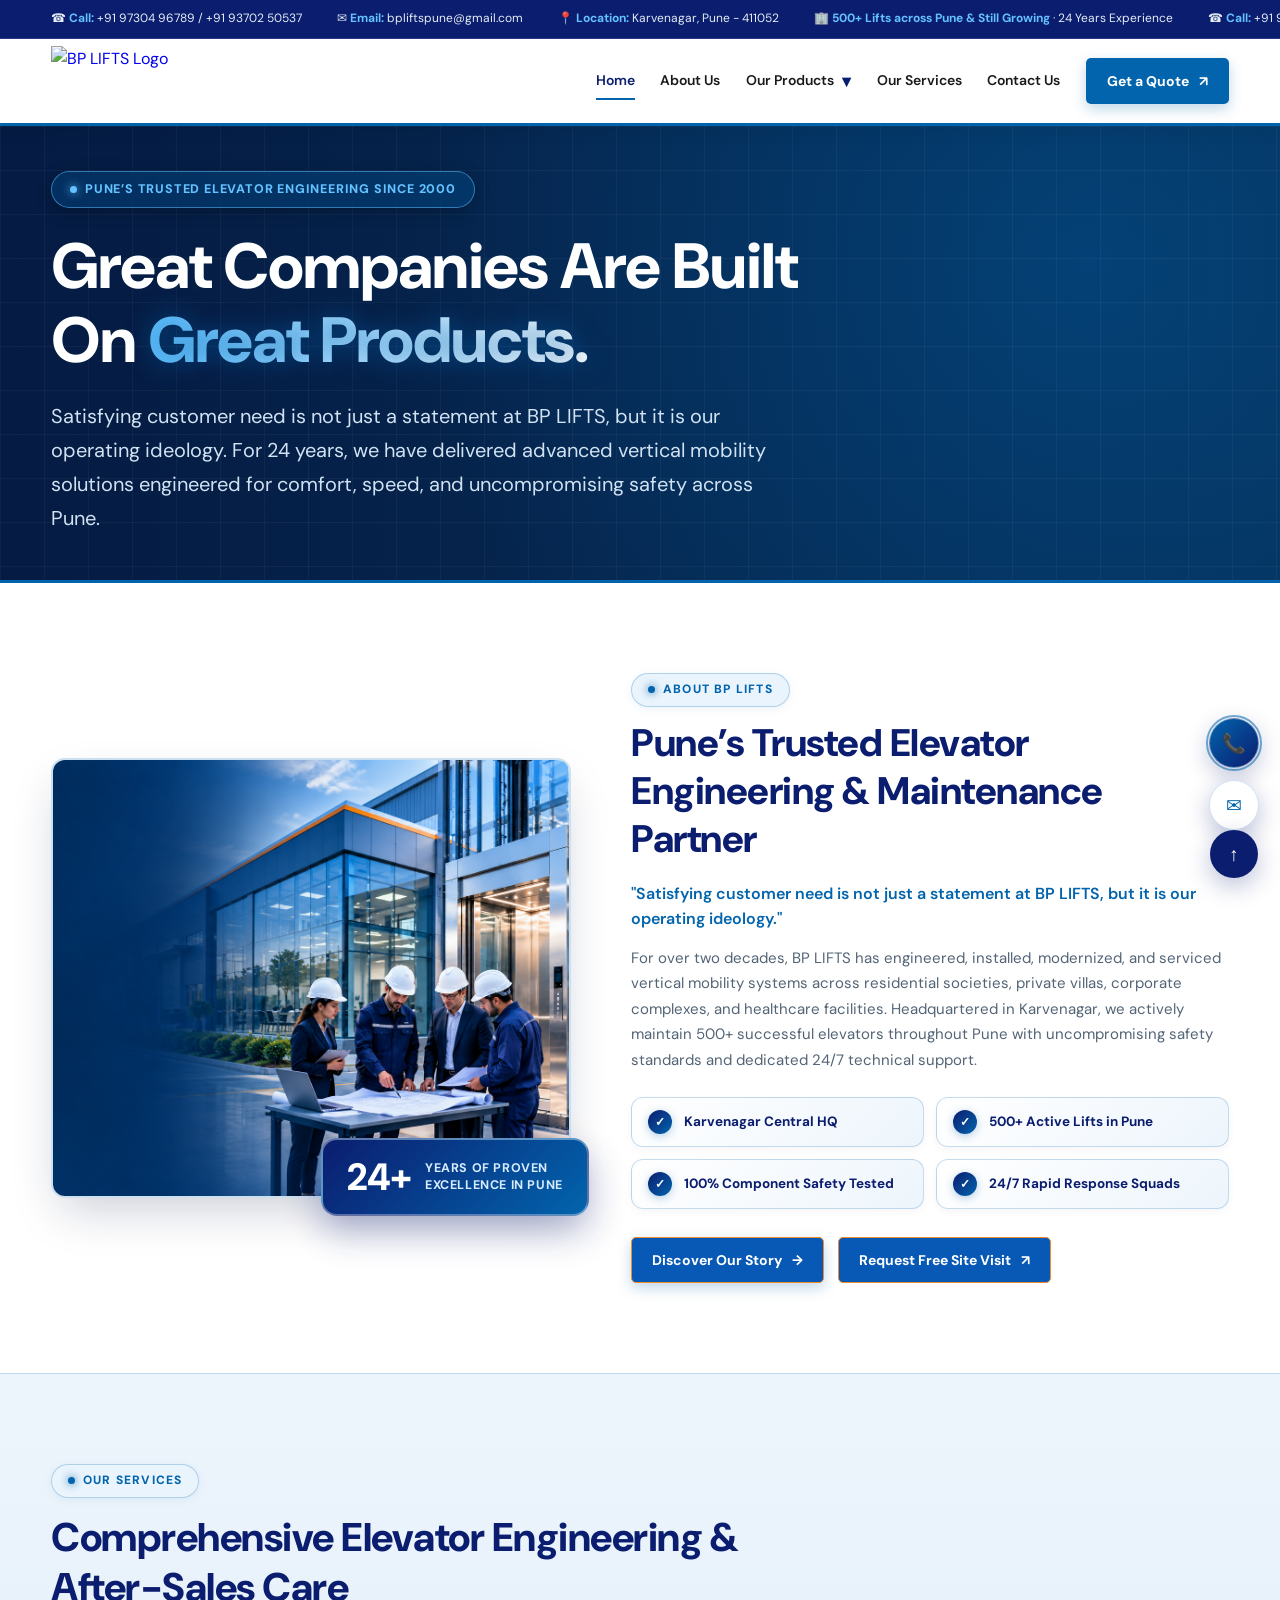
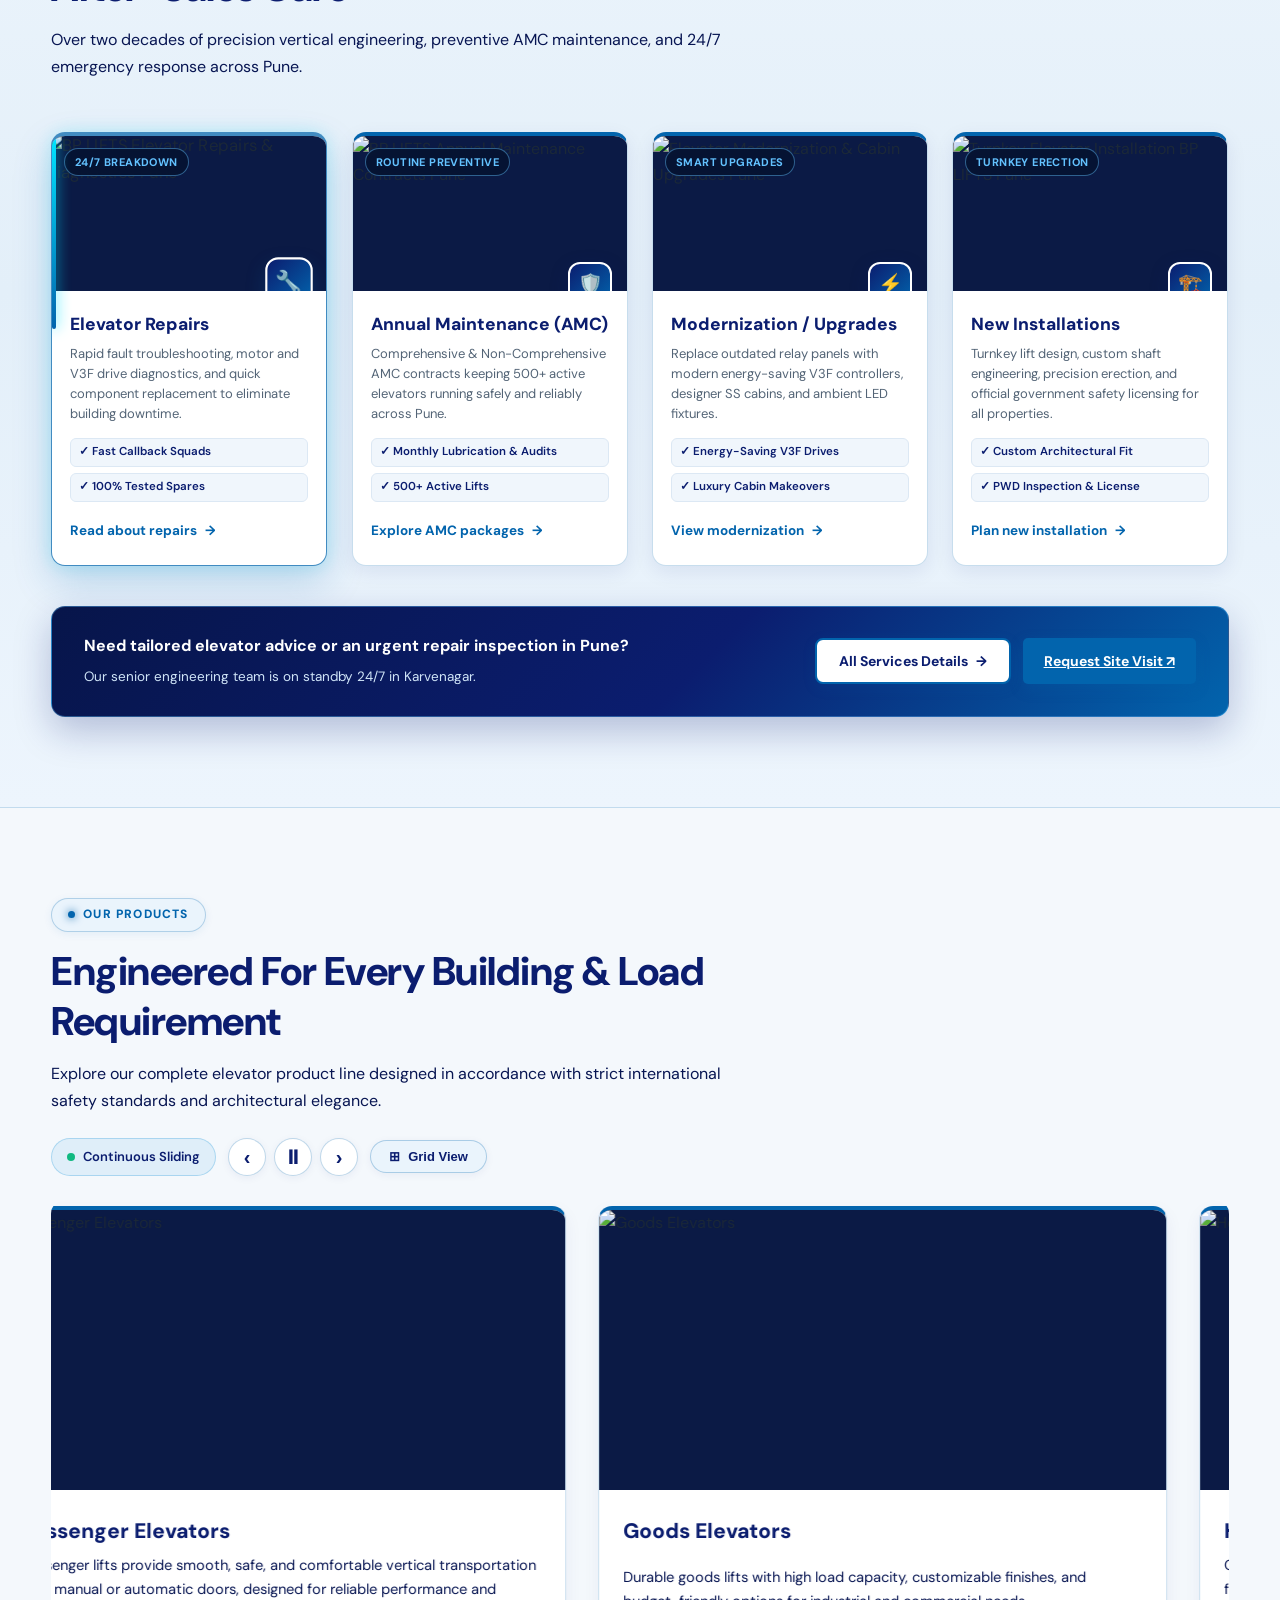
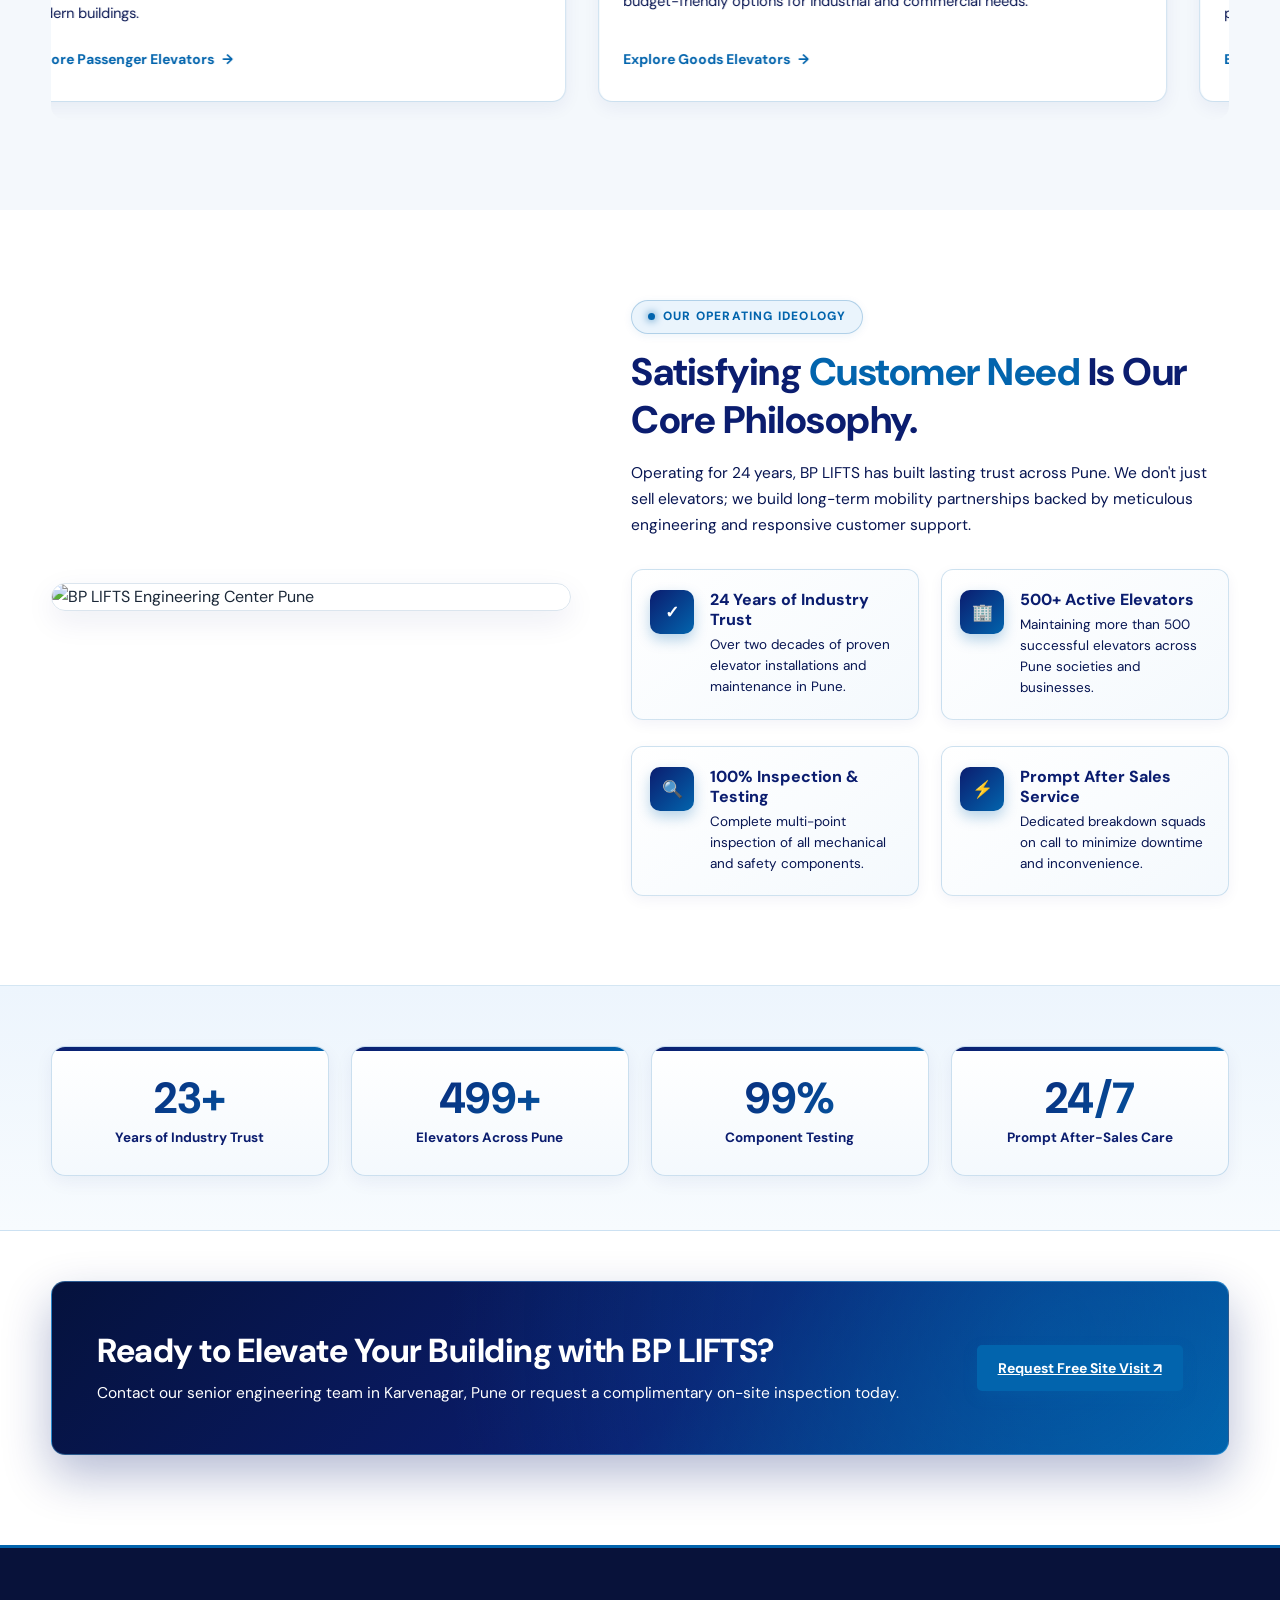
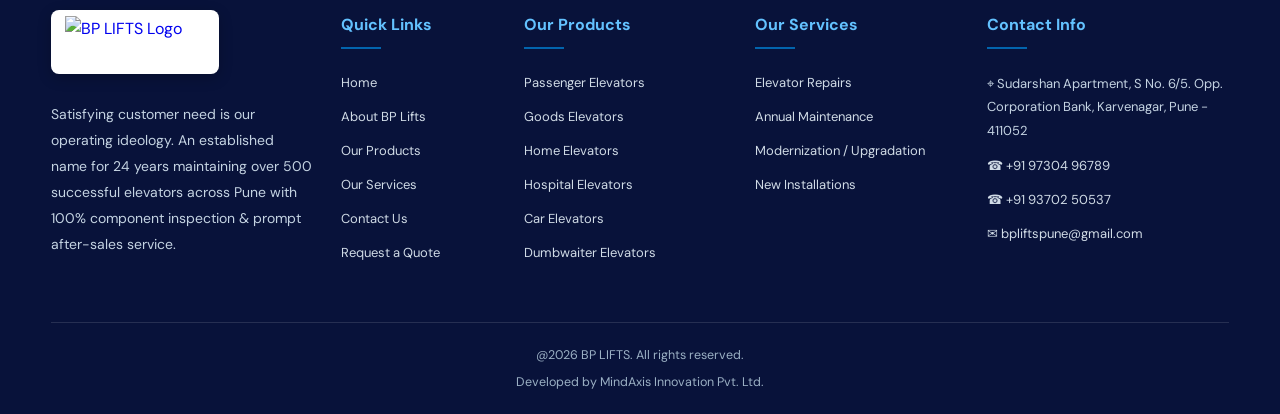
==== commit 4e9d2323: "Move stats counters section below Our Operating Ideology on home page" ====
--- a/BP_Lift_Website/index.html
+++ b/BP_Lift_Website/index.html
@@ -85,30 +85,6 @@
       </div>
     </section>
 
-    <!-- STATS BAR -->
-    <section class="section section-stats" style="padding: 44px 0 36px;">
-      <div class="container">
-        <div class="stats-grid">
-          <div class="stat-card reveal-card reveal-from-left">
-            <div class="stat-number" data-target="24" data-suffix="+">24+</div>
-            <div class="stat-label">Years of Industry Trust</div>
-          </div>
-          <div class="stat-card reveal-card reveal-from-left" style="--reveal-delay: 0.12s;">
-            <div class="stat-number" data-target="500" data-suffix="+">500+</div>
-            <div class="stat-label">Elevators Across Pune</div>
-          </div>
-          <div class="stat-card reveal-card reveal-from-right" style="--reveal-delay: 0.12s;">
-            <div class="stat-number" data-target="100" data-suffix="%">100%</div>
-            <div class="stat-label">Component Testing</div>
-          </div>
-          <div class="stat-card reveal-card reveal-from-right">
-            <div class="stat-number">24/7</div>
-            <div class="stat-label">Prompt After-Sales Care</div>
-          </div>
-        </div>
-      </div>
-    </section>
-
     <!-- SHORT ABOUT BP LIFTS SECTION -->
     <section class="section about-home" id="about-overview">
       <div class="container">
@@ -458,8 +434,32 @@
       </div>
     </section>
 
+    <!-- STATS BAR (BELOW OPERATING IDEOLOGY) -->
+    <section class="section section-stats" style="padding: 50px 0 44px;">
+      <div class="container">
+        <div class="stats-grid">
+          <div class="stat-card reveal-card reveal-from-left">
+            <div class="stat-number" data-target="24" data-suffix="+">24+</div>
+            <div class="stat-label">Years of Industry Trust</div>
+          </div>
+          <div class="stat-card reveal-card reveal-from-left" style="--reveal-delay: 0.12s;">
+            <div class="stat-number" data-target="500" data-suffix="+">500+</div>
+            <div class="stat-label">Elevators Across Pune</div>
+          </div>
+          <div class="stat-card reveal-card reveal-from-right" style="--reveal-delay: 0.12s;">
+            <div class="stat-number" data-target="100" data-suffix="%">100%</div>
+            <div class="stat-label">Component Testing</div>
+          </div>
+          <div class="stat-card reveal-card reveal-from-right">
+            <div class="stat-number">24/7</div>
+            <div class="stat-label">Prompt After-Sales Care</div>
+          </div>
+        </div>
+      </div>
+    </section>
+
     <!-- CALL TO ACTION (CTA) BAND -->
-    <section class="section" style="padding-top: 0;">
+    <section class="section" style="padding-top: 50px;">
       <div class="container">
         <div class="cta-band reveal-card reveal-scale">
           <div>
--- a/BP_Lift_Website/hf.css
+++ b/BP_Lift_Website/hf.css
@@ -1068,6 +1068,67 @@
     }
 }
 
+/* =====================================================
+   GLOBAL STANDARDIZED HERO HEIGHT SYSTEM (ALL PAGES)
+===================================================== */
+.hero,
+.page-hero,
+.product-hero {
+    position: relative;
+    min-height: 420px;
+    box-sizing: border-box;
+    display: flex;
+    align-items: center;
+    justify-content: center;
+    padding: 45px 0;
+    overflow: hidden;
+}
+
+.hero > .container,
+.page-hero > .container,
+.product-hero > .container {
+    width: min(var(--bp-container, 1180px), 92%);
+    margin-inline: auto;
+    position: relative;
+    z-index: 2;
+}
+
+@media (max-width: 900px) {
+    .hero,
+    .page-hero,
+    .product-hero {
+        min-height: 360px;
+        padding: 35px 0;
+    }
+}
+
+@media (max-width: 640px) {
+    .hero,
+    .page-hero,
+    .product-hero {
+        min-height: 300px;
+        padding: 25px 0;
+    }
+
+    .product-hero-visual {
+        display: none !important;
+    }
+
+    .product-hero-inner {
+        grid-template-columns: 1fr !important;
+        gap: 0 !important;
+    }
+}
+
+@media (max-width: 420px) {
+    .hero,
+    .page-hero,
+    .product-hero {
+        min-height: 300px;
+        padding: 20px 0;
+    }
+}
+
 /* Reduced motion accessibility */
 @media (prefers-reduced-motion: reduce) {
     .topbar-track {
@@ -1081,3 +1142,4 @@
         transition-duration: 0.01ms !important;
     }
 }
+
--- a/BP_Lift_Website/index.css
+++ b/BP_Lift_Website/index.css
@@ -91,7 +91,12 @@
 ===================================================== */
 .hero {
     position: relative;
-    padding: 85px 0 90px;
+    min-height: 420px;
+    box-sizing: border-box;
+    display: flex;
+    align-items: center;
+    justify-content: center;
+    padding: 45px 0;
     background:
         radial-gradient(circle at 85% 30%, rgba(2, 100, 173, 0.38) 0%, transparent 60%),
         linear-gradient(90deg,
@@ -1167,6 +1172,7 @@
 ===================================================== */
 .section.section-stats {
     background: linear-gradient(180deg, #edf5fd 0%, #f7fbfe 100%);
+    border-top: 1.5px solid rgba(2, 100, 173, 0.14);
     border-bottom: 1.5px solid rgba(2, 100, 173, 0.14);
 }
 
@@ -1600,7 +1606,8 @@
 
 @media (max-width: 800px) {
     .hero {
-        padding: 55px 0 60px;
+        min-height: 360px;
+        padding: 35px 0;
     }
 
     .hero-actions {
@@ -2029,6 +2036,13 @@
 }
 
 /* Mobile responsiveness */
+@media (max-width: 640px) {
+    .hero {
+        min-height: 300px;
+        padding: 25px 0;
+    }
+}
+
 @media (max-width: 520px) {
     .about-home-actions .btn {
         width: 100%;
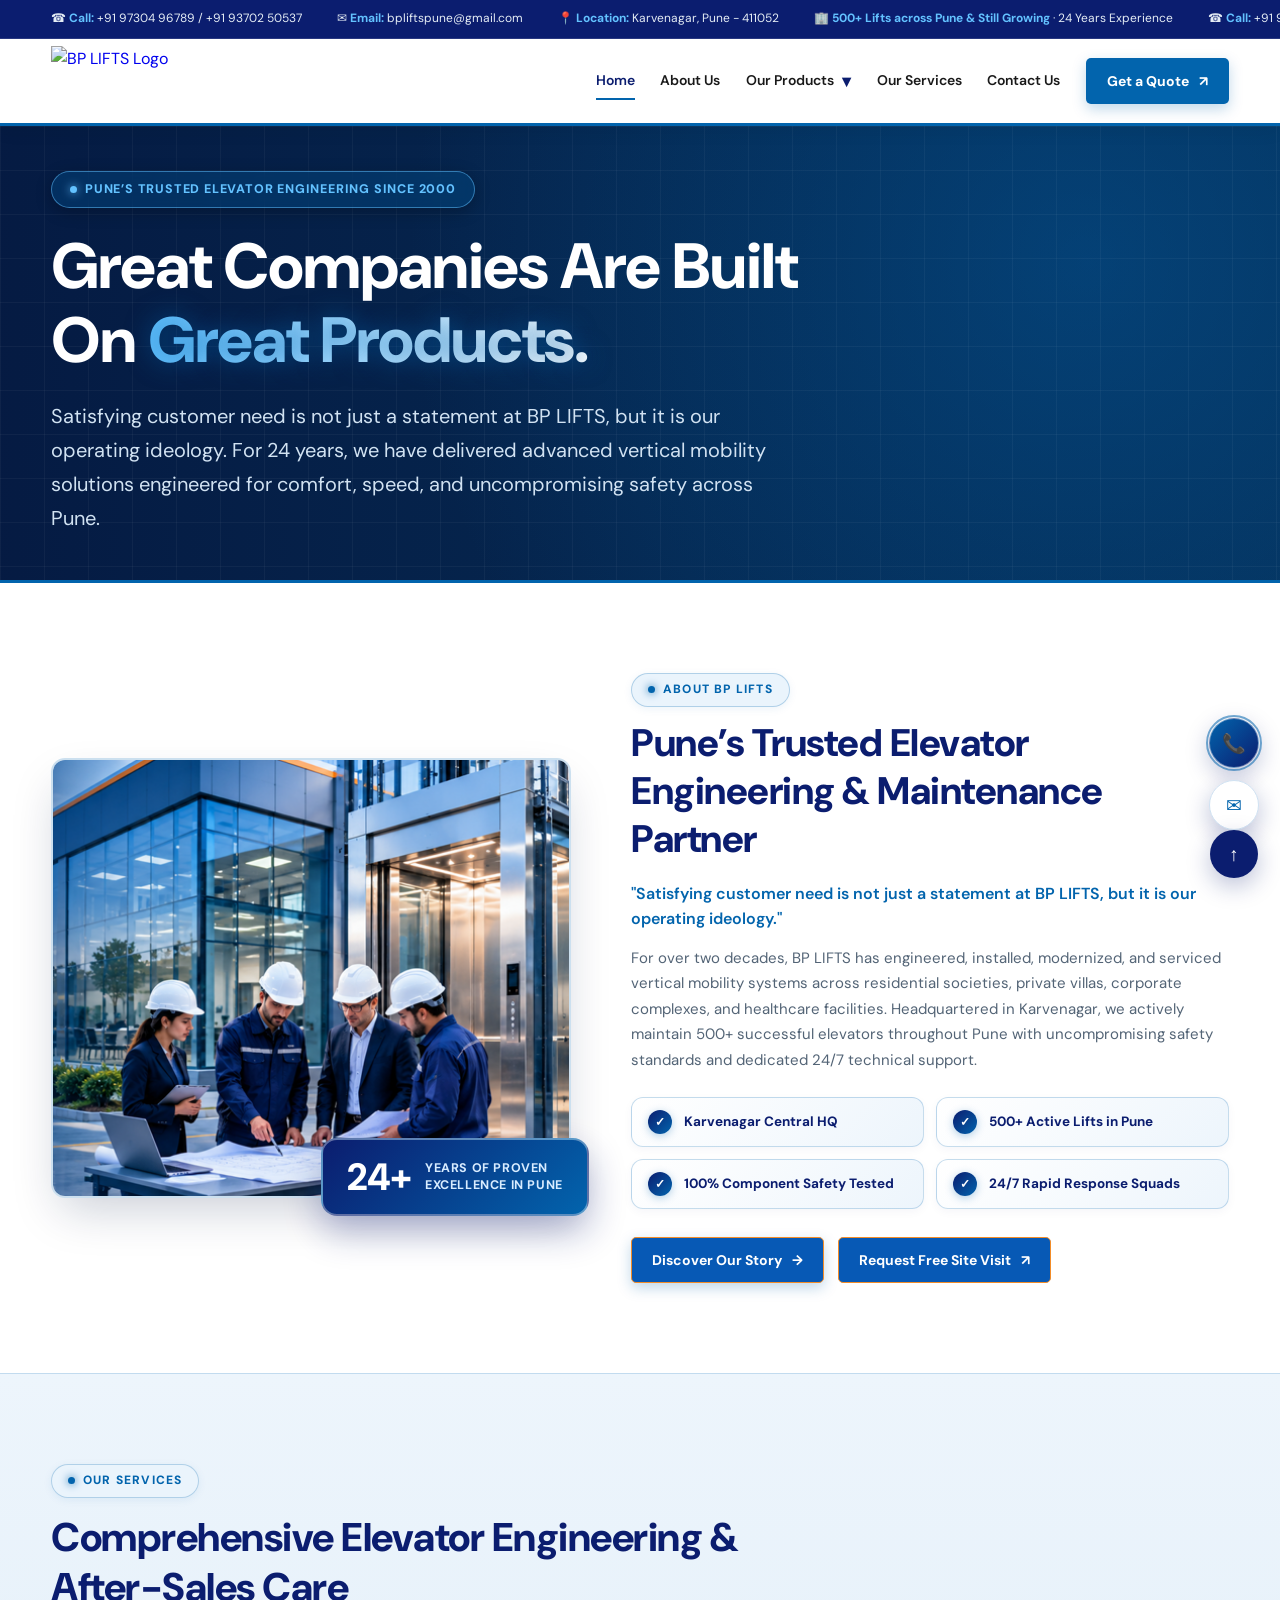
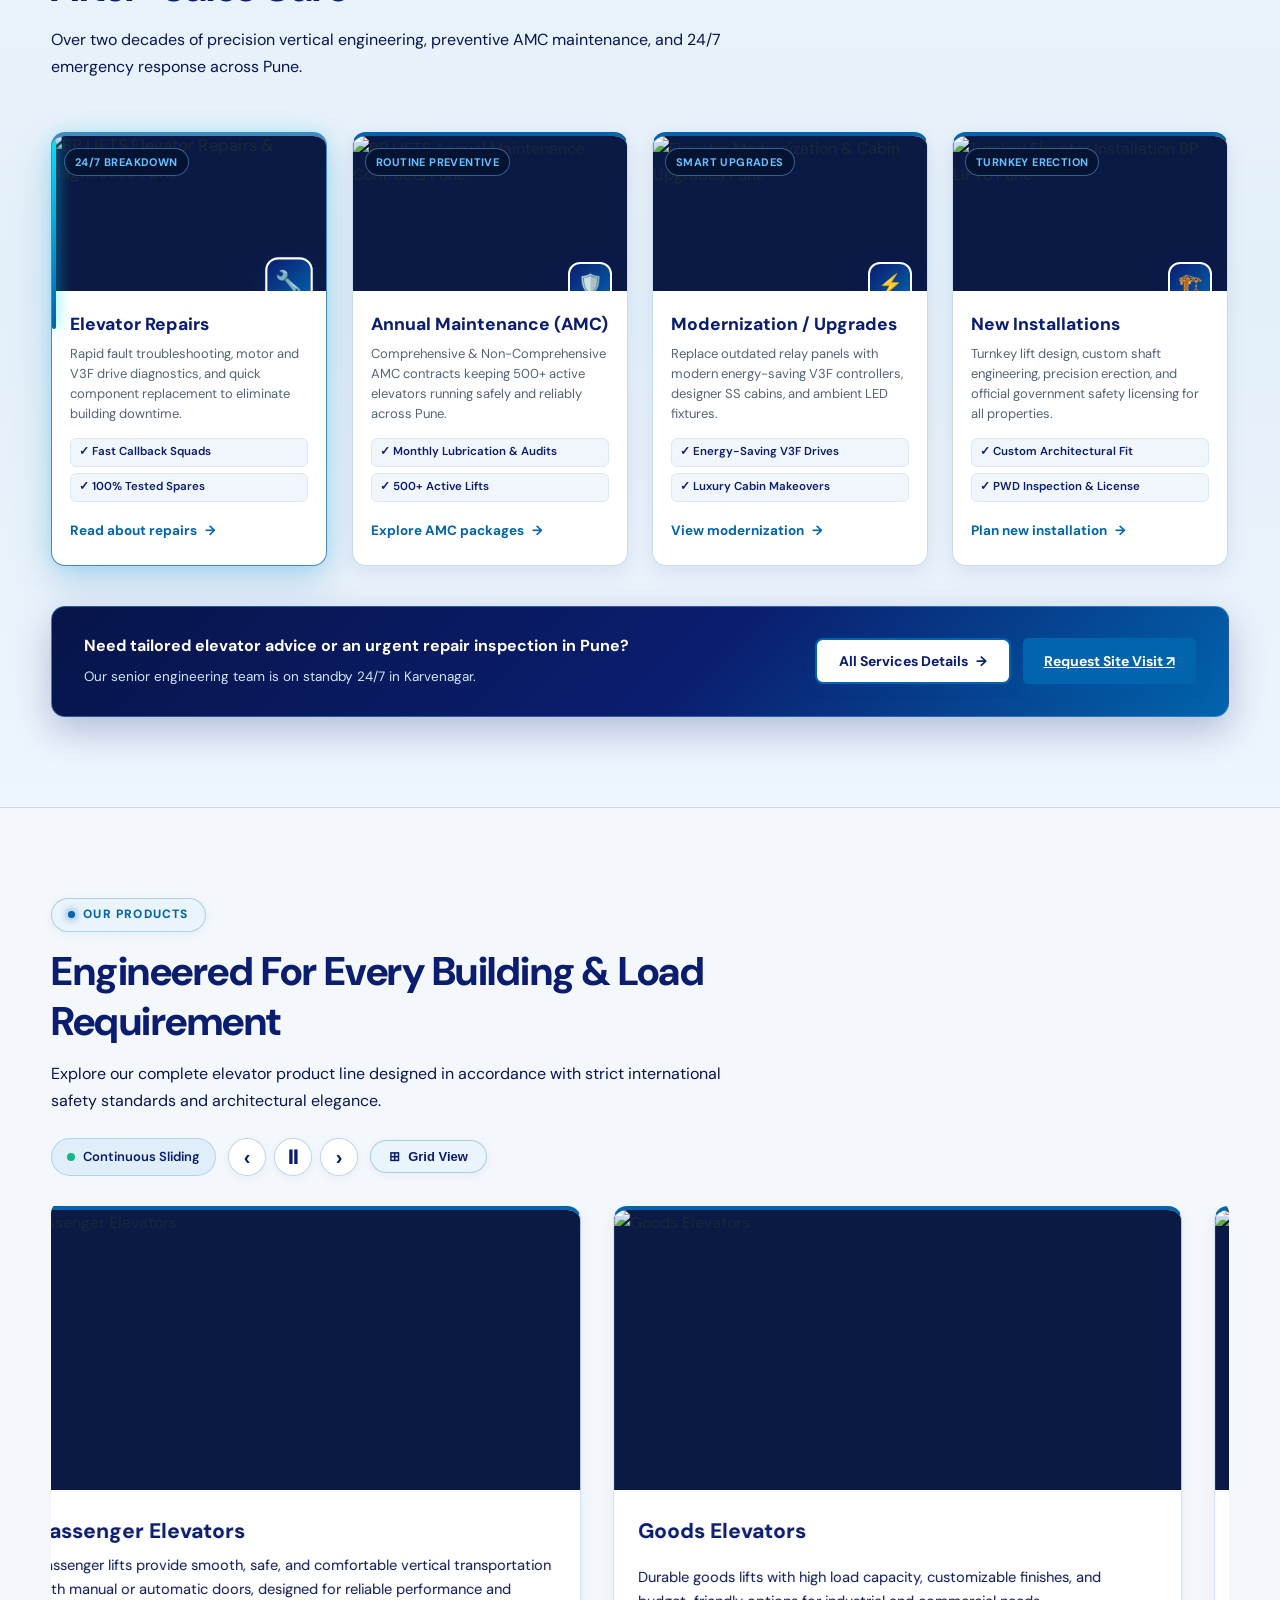
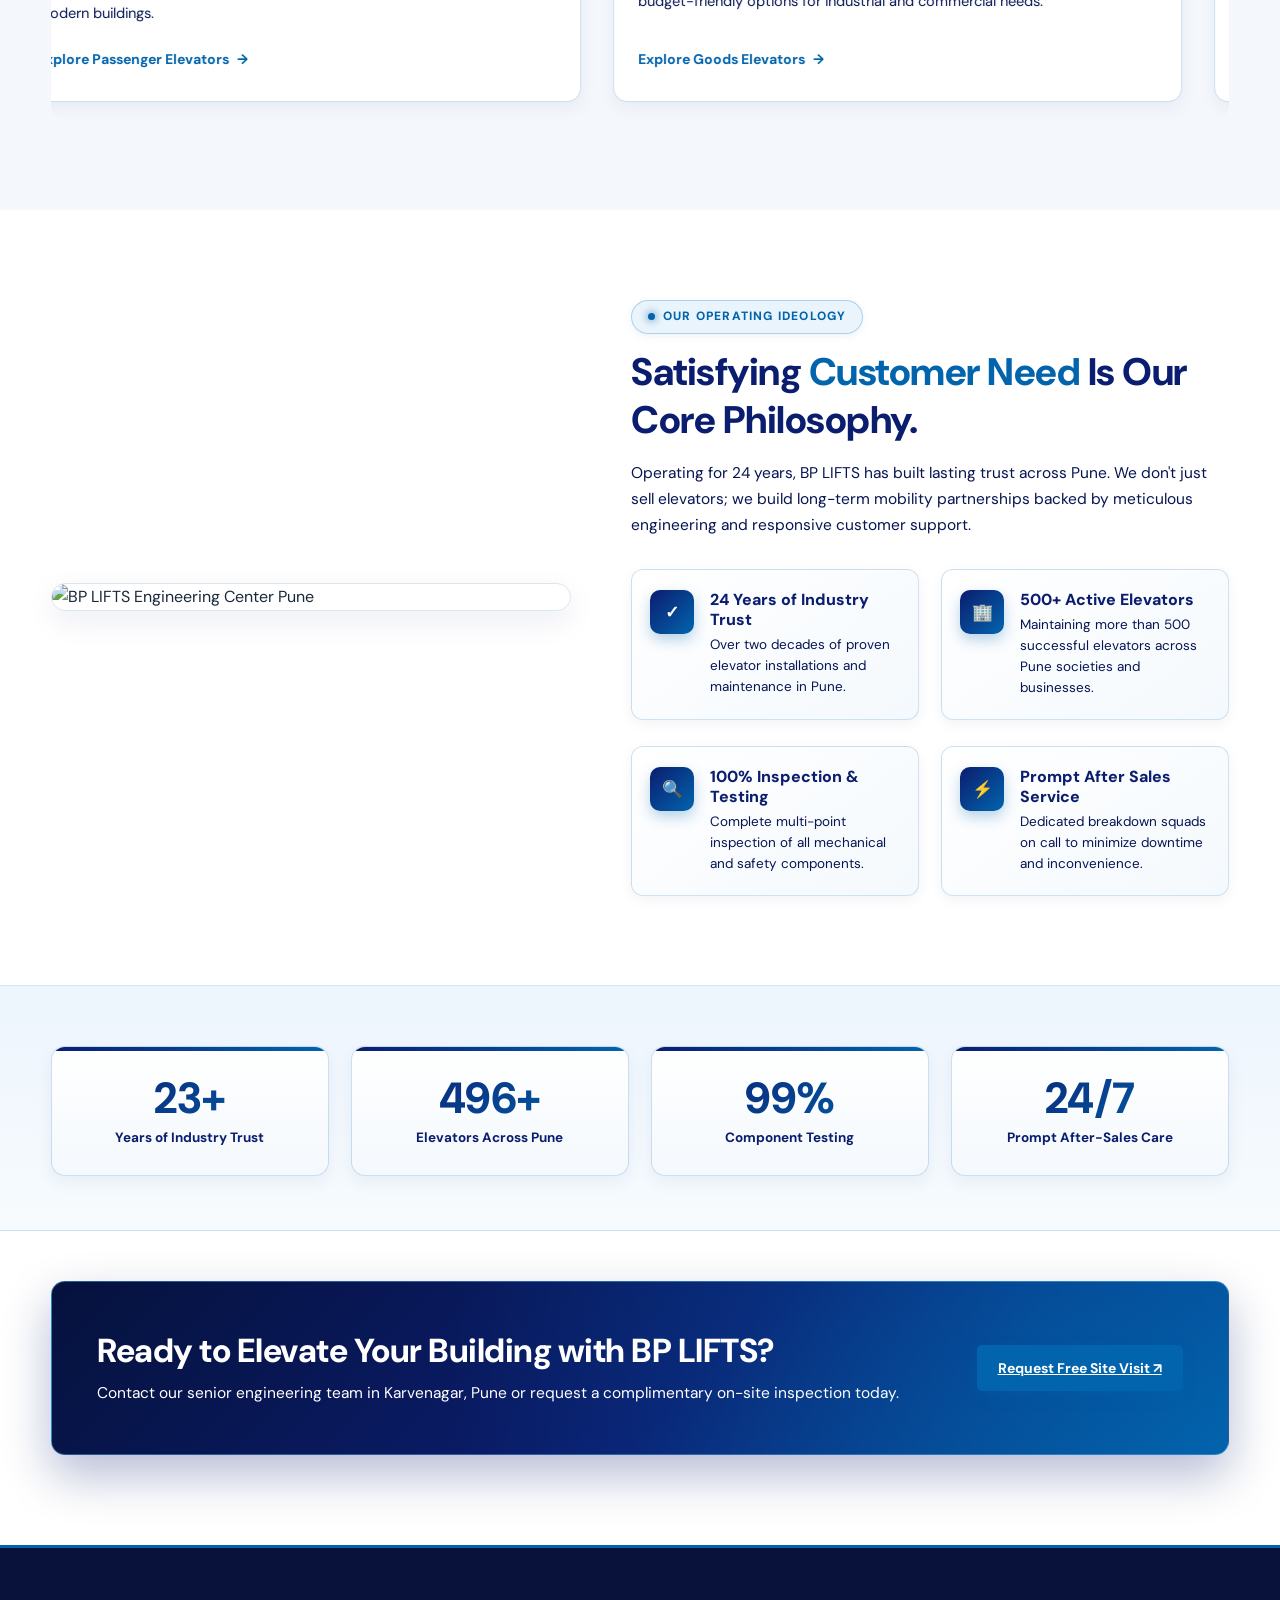
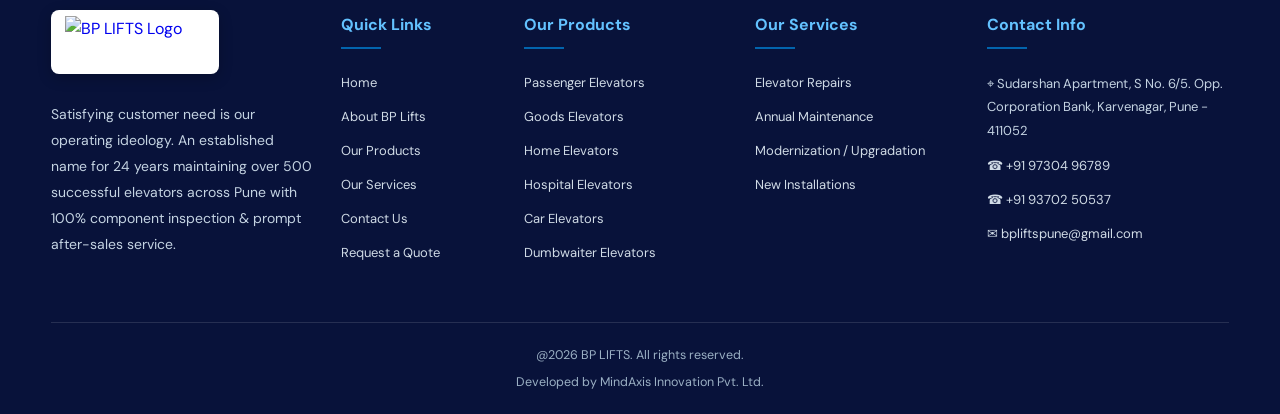
==== commit 4970f5e5: "Add new team and engineering photo to home page about section" ====
--- a/BP_Lift_Website/index.html
+++ b/BP_Lift_Website/index.html
@@ -92,7 +92,7 @@
           <!-- Left: Image with floating badge (Coming from LEFT) -->
           <div class="about-home-media reveal-card reveal-from-left">
             <div class="about-home-img-wrap">
-              <img loading="lazy" src="images/aboutbg.png" alt="BP LIFTS Elevator Engineering Pune">
+              <img loading="lazy" src="images/homeabout.png" alt="BP LIFTS Elevator Engineering Pune">
             </div>
             <div class="about-experience-badge">
               <div class="about-badge-number">24+</div>
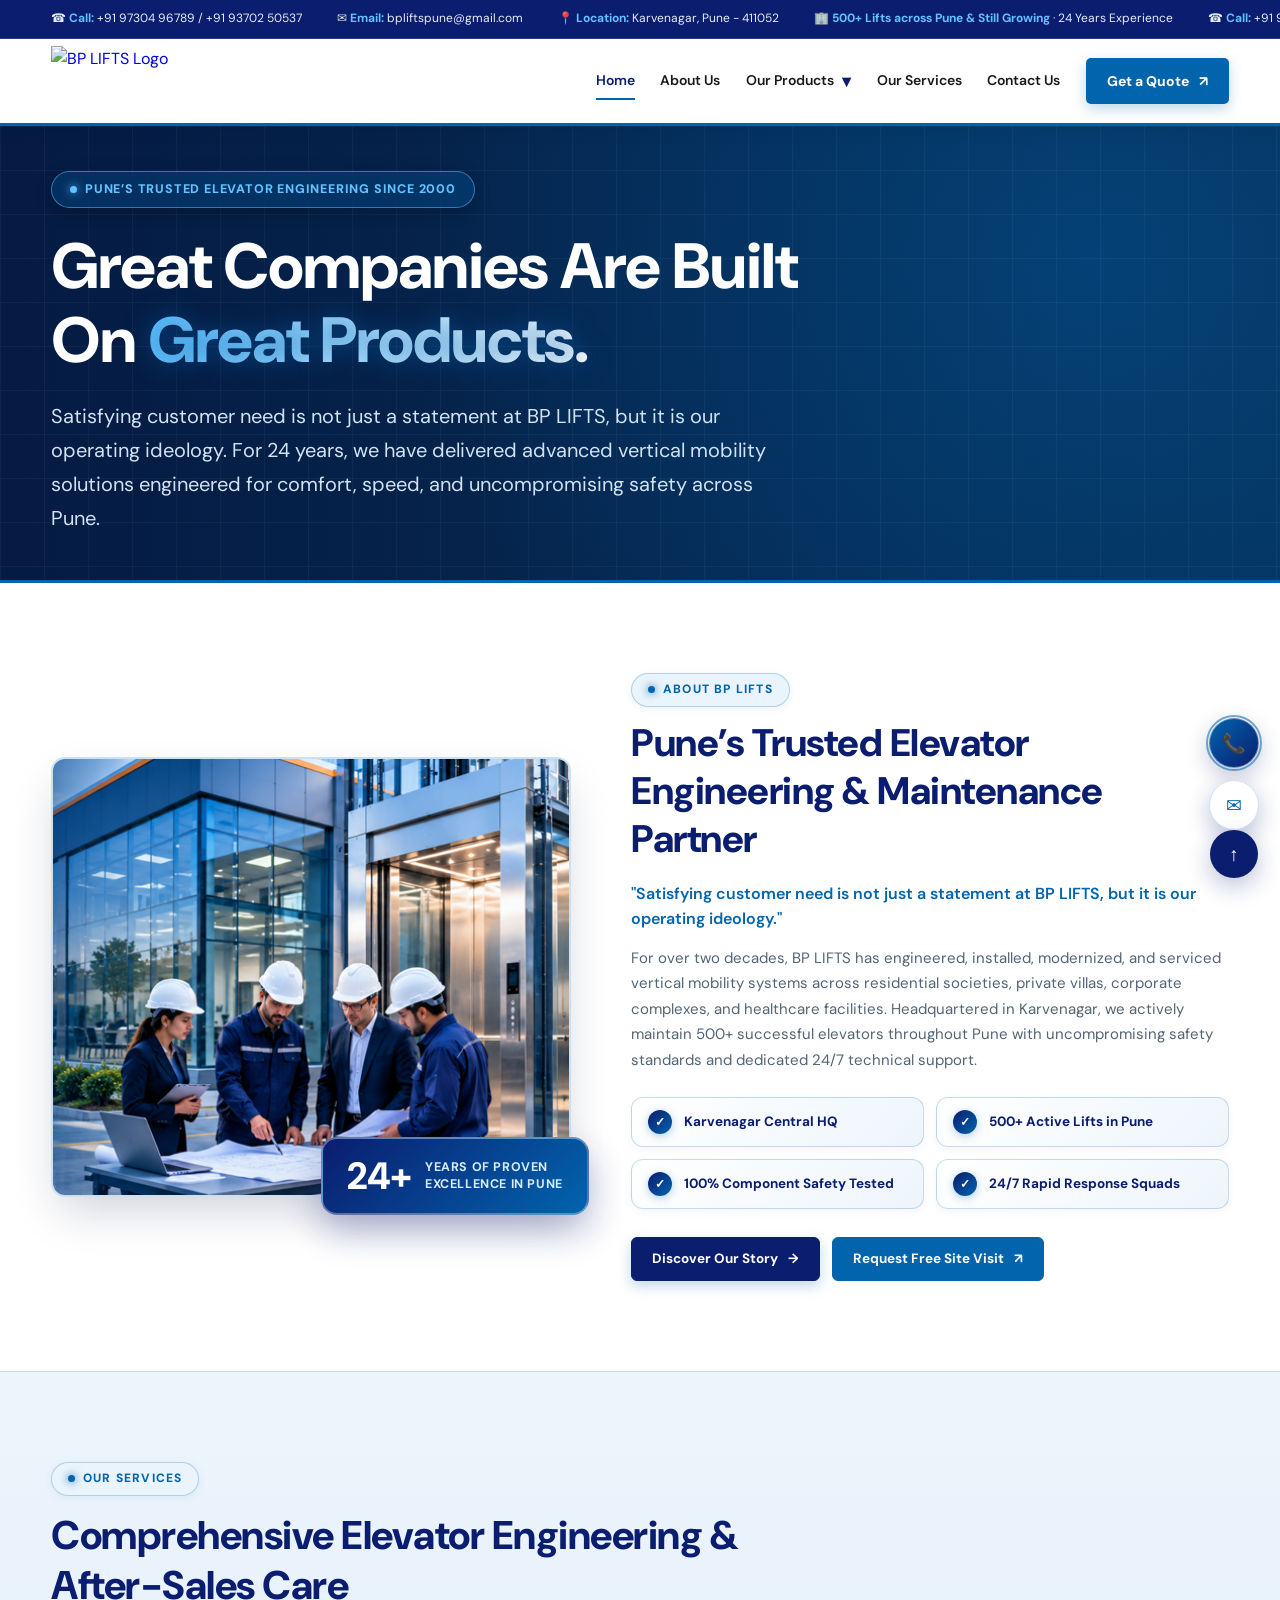
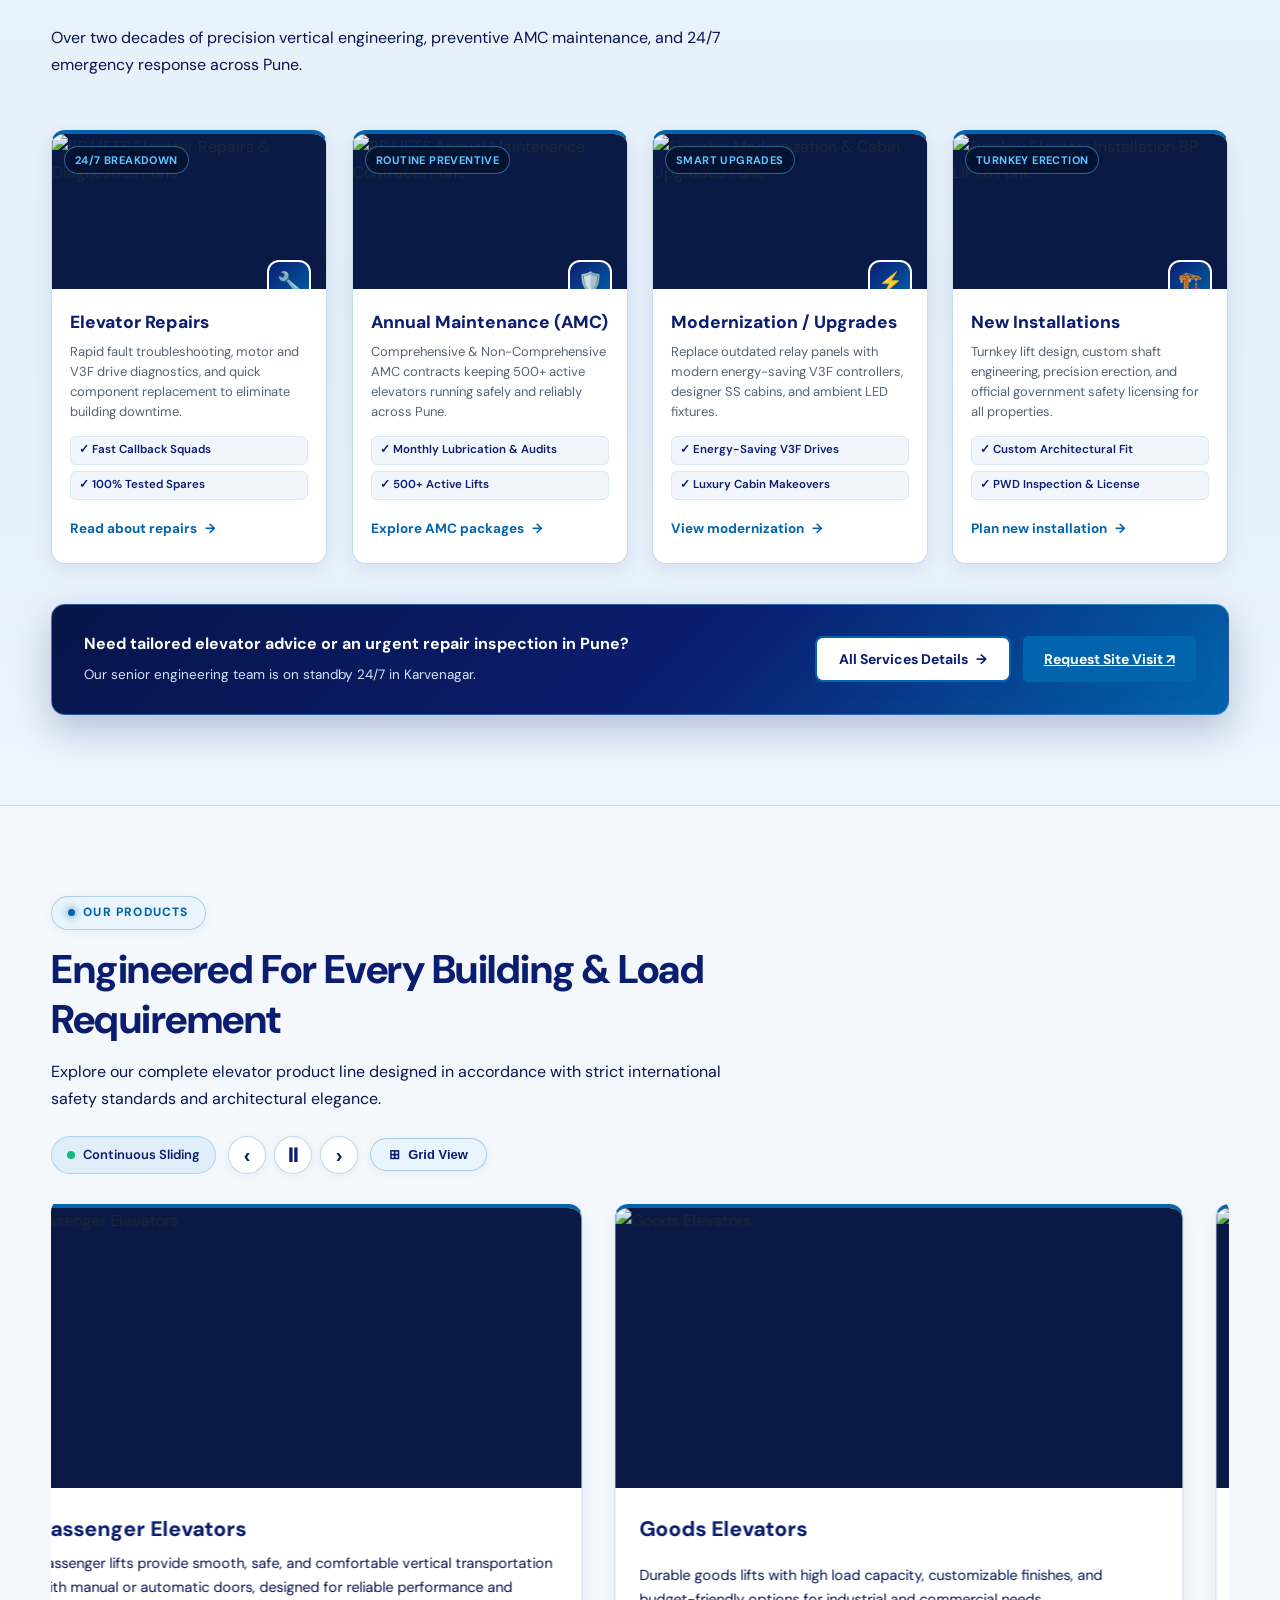
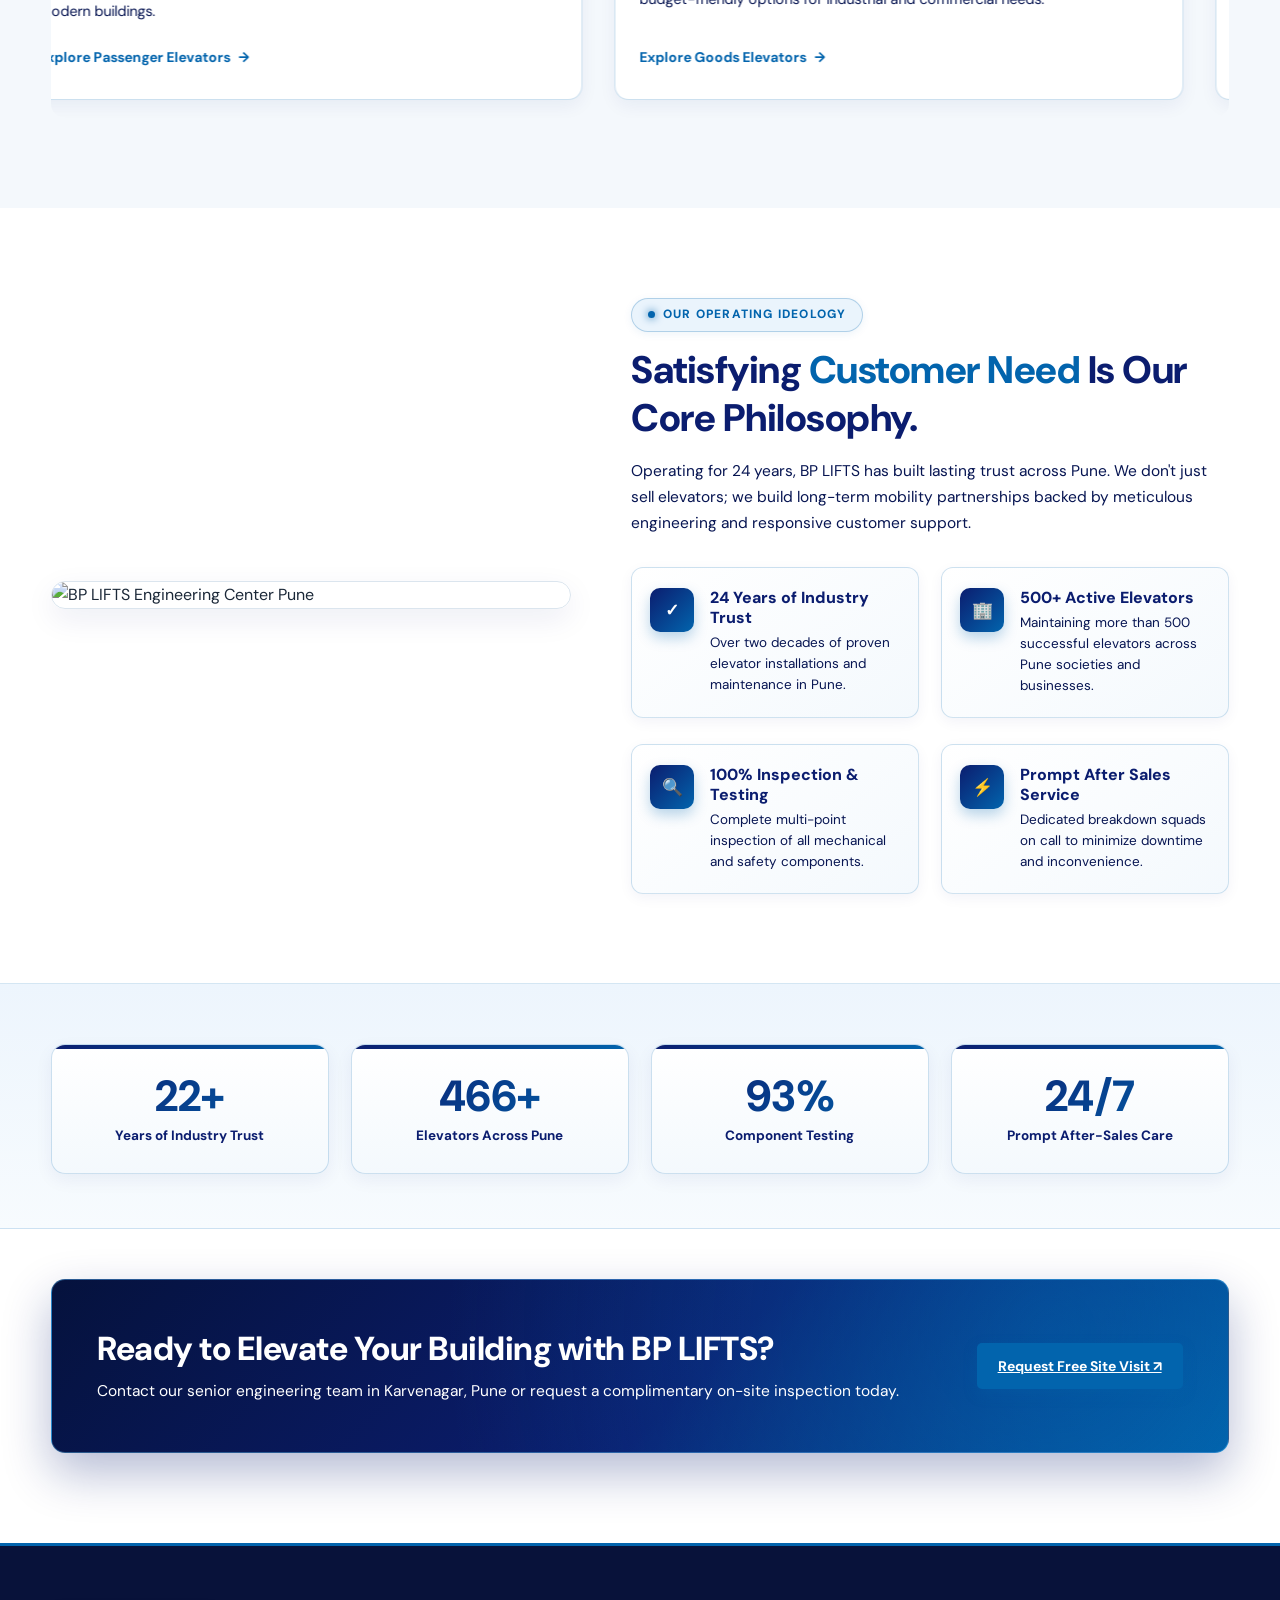
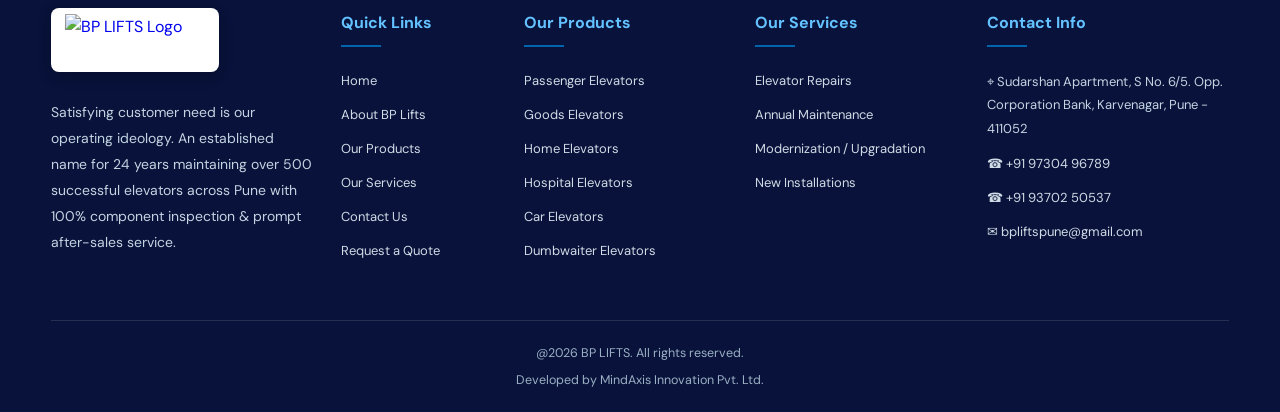
==== commit 9b0581a8: "Align About BP Lifts mobile layout to exact 2-column desktop structure" ====
--- a/BP_Lift_Website/index.html
+++ b/BP_Lift_Website/index.html
@@ -132,8 +132,7 @@
 
             <div class="about-home-actions">
               <a class="btn btn-primary" href="about.html">Discover Our Story <span>→</span></a>
-              <a class="btn btn-secondary" href="contact.html#quote" style="border: 1px solid var(--bp-border);">Request
-                Free Site Visit <span>↗</span></a>
+              <a class="btn btn-secondary" href="contact.html#quote">Request Free Site Visit <span>↗</span></a>
             </div>
           </div>
         </div>
--- a/BP_Lift_Website/index.css
+++ b/BP_Lift_Website/index.css
@@ -1624,36 +1624,38 @@
     }
 
     .about-home-grid {
-        grid-template-columns: 1fr;
-        gap: 36px;
+        grid-template-columns: 1fr 1.15fr;
+        gap: 20px;
+        align-items: center;
     }
 
     .about-home-img-wrap {
-        height: 280px;
+        height: 100%;
+        min-height: 280px;
     }
 
     .about-experience-badge {
         bottom: 12px;
         right: 12px;
-        padding: 12px 16px;
+        padding: 10px 14px;
     }
 
     .about-badge-number {
-        font-size: 28px;
+        font-size: 24px;
     }
 
     .about-badge-text {
-        font-size: 11px;
+        font-size: 10px;
     }
 
     .about-home-pills {
         grid-template-columns: repeat(2, minmax(0, 1fr));
-        gap: 10px;
+        gap: 8px;
     }
 
     .about-pill-item {
-        font-size: 12px;
-        padding: 8px 10px;
+        font-size: 11.5px;
+        padding: 6px 8px;
     }
 
     .grid-3 {
@@ -1982,19 +1984,139 @@
         line-height: 1.35;
     }
 
+    .about-home-grid {
+        grid-template-columns: 1fr 1.15fr;
+        gap: 12px;
+        align-items: center;
+    }
+
     .about-home-img-wrap {
-        height: 220px;
+        height: 100%;
+        min-height: 200px;
+        max-height: 340px;
+    }
+
+    .about-experience-badge {
+        bottom: 8px;
+        right: 8px;
+        padding: 6px 10px;
+        border-radius: 10px;
+    }
+
+    .about-badge-number {
+        font-size: 18px;
+        line-height: 1;
+    }
+
+    .about-badge-text {
+        font-size: 8.5px;
+        line-height: 1.15;
+    }
+
+    .about-home-content .eyebrow {
+        font-size: 10px;
+        padding: 3px 8px;
+        margin-bottom: 6px;
+    }
+
+    .about-home-content h2 {
+        font-size: clamp(13px, 3.8vw, 17px);
+        line-height: 1.25;
+        margin-bottom: 6px;
+    }
+
+    .about-home-lead {
+        font-size: 11px;
+        line-height: 1.35;
+        margin-bottom: 6px;
+    }
+
+    .about-home-p {
+        font-size: 10px;
+        line-height: 1.4;
+        margin-bottom: 8px;
+        display: -webkit-box;
+        -webkit-line-clamp: 3;
+        -webkit-box-orient: vertical;
+        overflow: hidden;
+    }
+
+    .about-home-pills {
+        display: grid !important;
+        grid-template-columns: repeat(2, minmax(0, 1fr)) !important;
+        gap: 6px !important;
+        margin-bottom: 10px !important;
+    }
+
+    .about-pill-item {
+        display: flex !important;
+        align-items: center !important;
+        gap: 6px !important;
+        padding: 5px 8px !important;
+        border-radius: 8px !important;
+        font-size: 10px !important;
+        font-weight: 700 !important;
+        background: linear-gradient(135deg, #ffffff 0%, #edf5fc 100%) !important;
+        border: 1.5px solid rgba(2, 100, 173, 0.22) !important;
+        color: var(--bp-dark-blue) !important;
+    }
+
+    .about-pill-item span.pill-icon {
+        width: 18px !important;
+        height: 18px !important;
+        font-size: 10px !important;
+        display: inline-flex !important;
+        align-items: center !important;
+        justify-content: center !important;
+        border-radius: 50% !important;
+        background: linear-gradient(135deg, var(--bp-dark-blue) 0%, var(--bp-light-blue) 100%) !important;
+        color: #ffffff !important;
+        flex-shrink: 0 !important;
     }
 
     .about-home-actions {
-        flex-direction: column;
-        align-items: stretch;
-    }
-
-    .about-home-actions .btn {
-        width: 100%;
-        text-align: center;
-        justify-content: center;
+        display: grid !important;
+        grid-template-columns: 1fr 1fr !important;
+        gap: 8px !important;
+        margin-top: 10px !important;
+        width: 100% !important;
+    }
+
+    .about-home-actions .btn,
+    .about-home-actions .btn-secondary {
+        display: inline-flex !important;
+        align-items: center !important;
+        justify-content: center !important;
+        width: 100% !important;
+        min-height: 38px !important;
+        padding: 6px 10px !important;
+        font-size: 10.5px !important;
+        font-weight: 700 !important;
+        border-radius: 6px !important;
+        text-align: center !important;
+        white-space: nowrap !important;
+        text-decoration: none !important;
+        box-shadow: 0 4px 12px rgba(2, 100, 173, 0.22) !important;
+    }
+
+    .about-home-actions .btn-primary {
+        background: #0B1D6F !important;
+        color: #ffffff !important;
+        border: 1px solid #0B1D6F !important;
+    }
+
+    .about-home-actions .btn-secondary {
+        background: #0264AD !important;
+        color: #ffffff !important;
+        border: 1px solid #0264AD !important;
+    }
+
+    .about-home-actions .btn-primary:hover {
+        background: #071552 !important;
+    }
+
+    .about-home-actions .btn-secondary:hover {
+        background: #014e88 !important;
     }
 
     .cta-band {
@@ -2008,104 +2130,51 @@
     }
 }
 
-/* Keep About section buttons visible at all times */
+/* Base button rules for About Home section */
+.about-home-actions {
+    display: flex;
+    align-items: center;
+    gap: 12px;
+}
+
 .about-home-actions .btn,
 .about-home-actions .btn-secondary {
-    opacity: 1 !important;
-    visibility: visible !important;
-    display: inline-flex !important;
-    transform: none !important;
-    animation: none !important;
-    transition: none !important;
-}
-
-/* Keep the secondary button visible before hovering */
+    display: inline-flex;
+    align-items: center;
+    justify-content: center;
+    min-height: 44px;
+    padding: 10px 20px;
+    font-size: 13.5px;
+    font-weight: 700;
+    border-radius: 6px;
+    text-decoration: none;
+    cursor: pointer;
+    transition: all 0.25s ease;
+}
+
+.about-home-actions .btn-primary {
+    background: #0B1D6F !important;
+    color: #ffffff !important;
+    border: 1px solid #0B1D6F !important;
+}
+
 .about-home-actions .btn-secondary {
-    background: rgba(255, 255, 255, 0.12) !important;
-    border: 1px solid rgba(255, 255, 255, 0.35) !important;
-    color: var(--bp-white) !important;
-    backdrop-filter: blur(8px);
-}
-
-/* Prevent hover styles from hiding the button */
-.about-home-actions .btn:hover,
+    background: #0264AD !important;
+    color: #ffffff !important;
+    border: 1px solid #0264AD !important;
+}
+
+.about-home-actions .btn-primary:hover {
+    background: #071552 !important;
+}
+
 .about-home-actions .btn-secondary:hover {
-    opacity: 1 !important;
-    visibility: visible !important;
-    transform: none !important;
-}
-
-/* Mobile responsiveness */
+    background: #014e88 !important;
+}
+
 @media (max-width: 640px) {
     .hero {
         min-height: 300px;
         padding: 25px 0;
     }
-}
-
-@media (max-width: 520px) {
-    .about-home-actions .btn {
-        width: 100%;
-        justify-content: center;
-        text-align: center;
-    }
-}
-
-/* ABOUT SECTION BUTTON — ALWAYS VISIBLE */
-.about-home-actions {
-    display: flex !important;
-    flex-wrap: wrap;
-    gap: 14px;
-    opacity: 1 !important;
-    visibility: visible !important;
-    transform: none !important;
-    animation: none !important;
-}
-
-.about-home-actions .btn,
-.about-home-actions .btn-secondary {
-    display: inline-flex !important;
-    align-items: center;
-    justify-content: center;
-
-    min-height: 46px;
-    padding: 12px 20px;
-
-    background: #0759B5 !important;
-    color: #ffffff !important;
-    border: 1px solid #F28C28 !important;
-    border-radius: 5px;
-
-    opacity: 1 !important;
-    visibility: visible !important;
-    position: relative;
-    z-index: 10;
-
-    transform: none !important;
-    animation: none !important;
-    transition: none !important;
-    pointer-events: auto !important;
-    text-decoration: none !important;
-}
-
-/* Keep the button visible on hover too */
-.about-home-actions .btn:hover,
-.about-home-actions .btn-secondary:hover {
-    background: #06458F !important;
-    color: #ffffff !important;
-    opacity: 1 !important;
-    visibility: visible !important;
-    transform: none !important;
-}
-
-@media (max-width: 520px) {
-    .about-home-actions {
-        flex-direction: column;
-        align-items: stretch;
-    }
-
-    .about-home-actions .btn {
-        width: 100%;
-        text-align: center;
-    }
 }
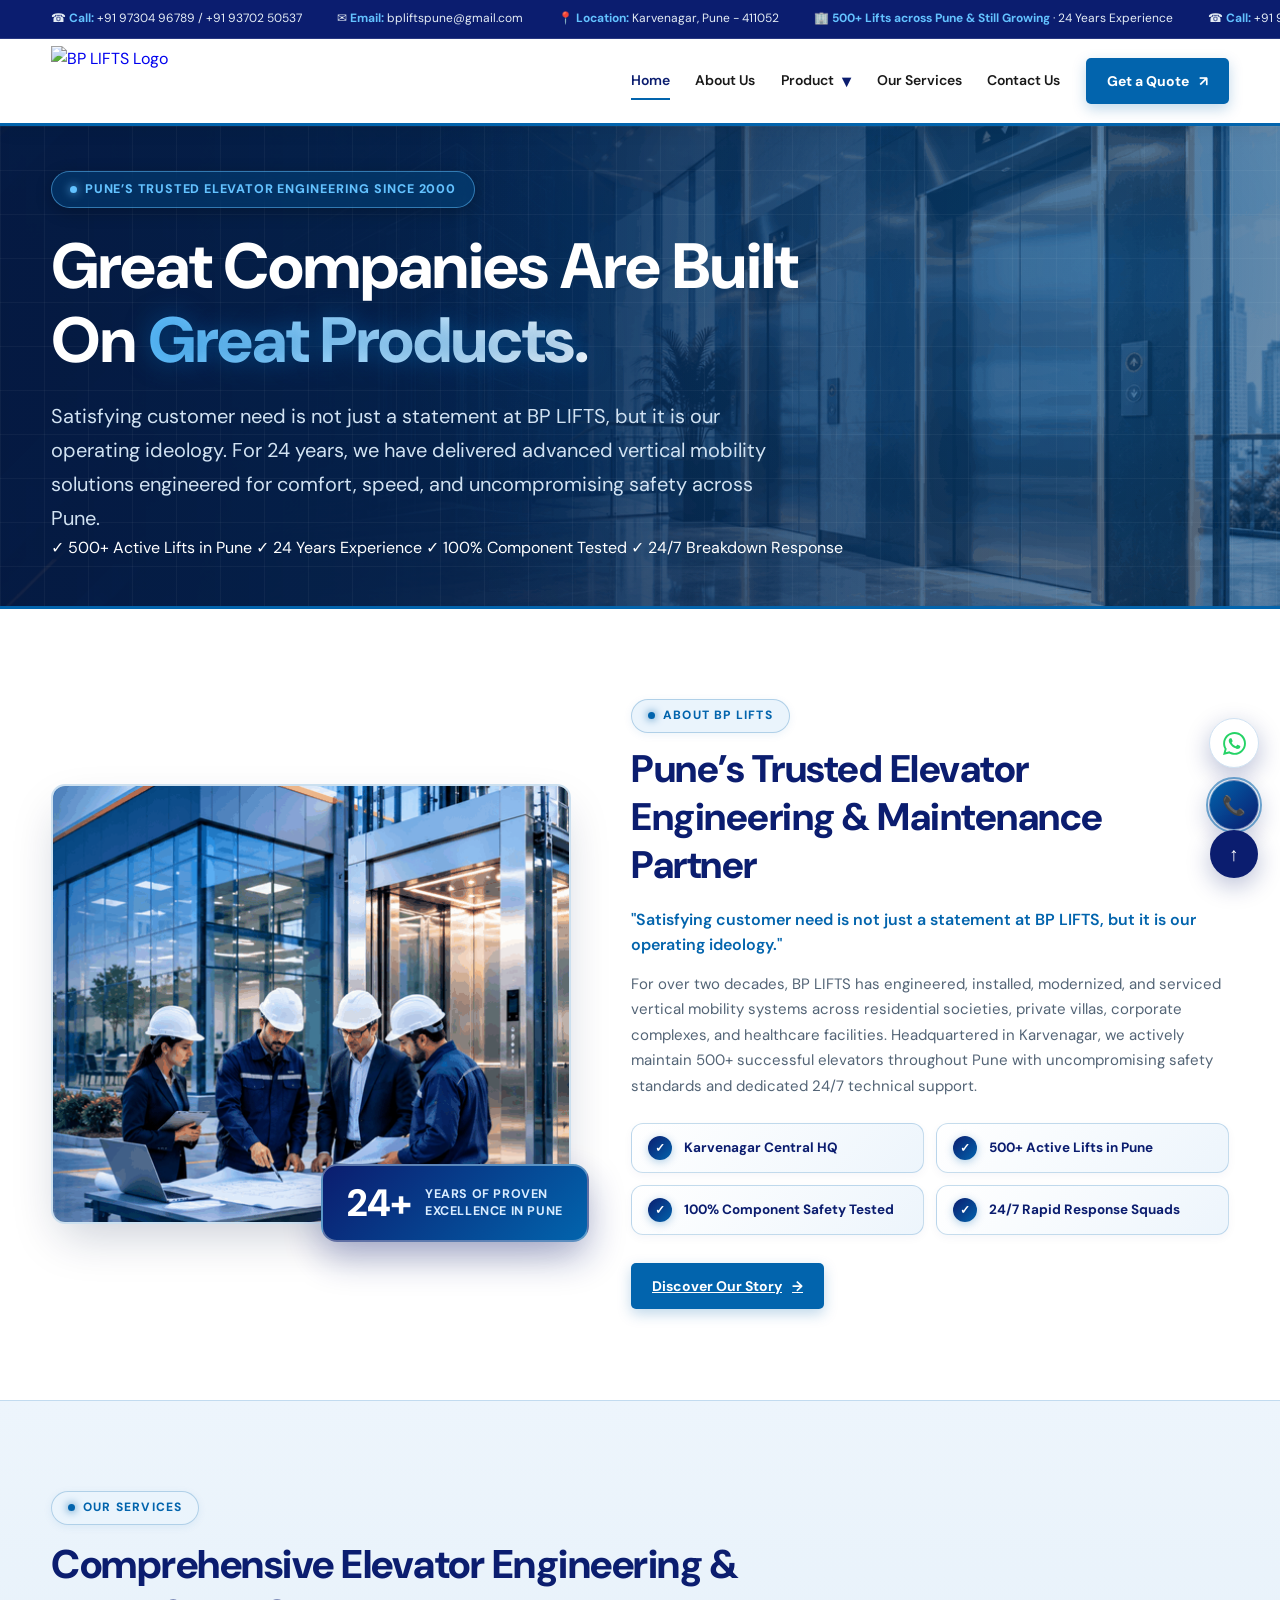
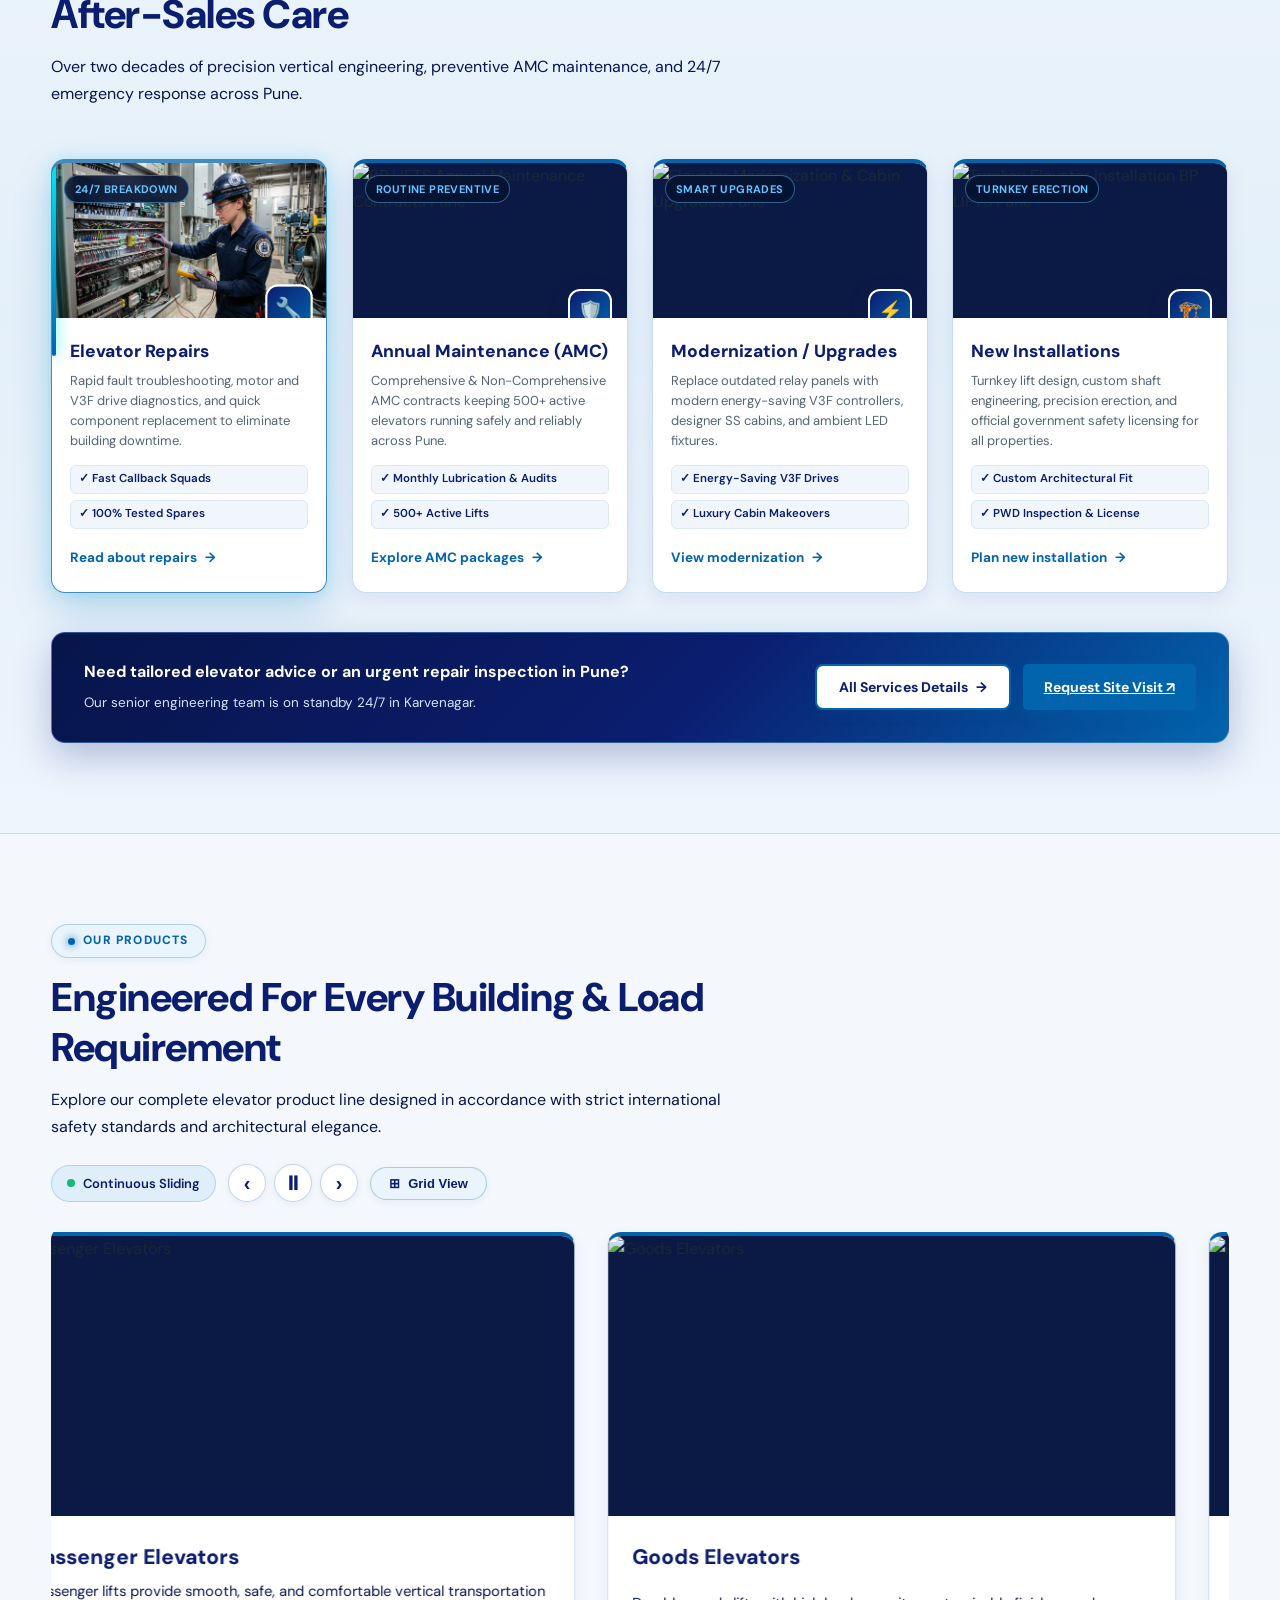
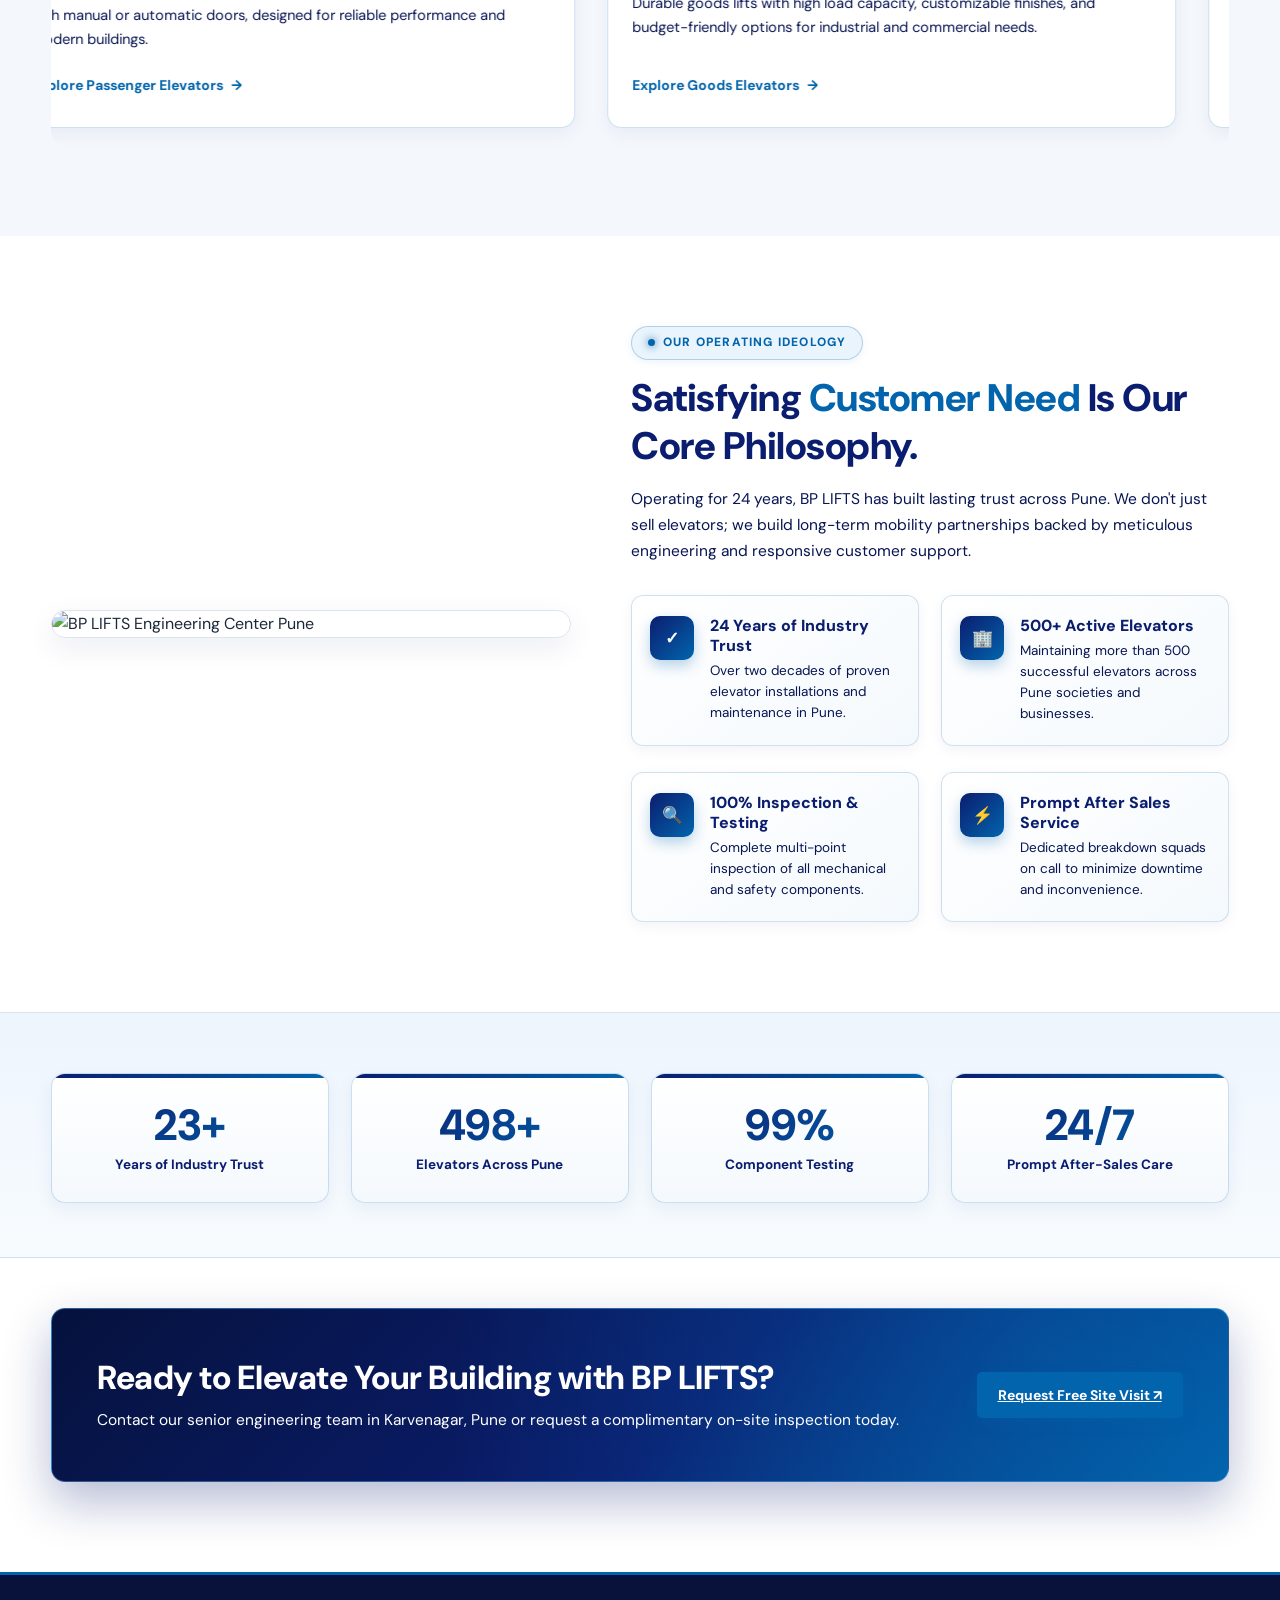
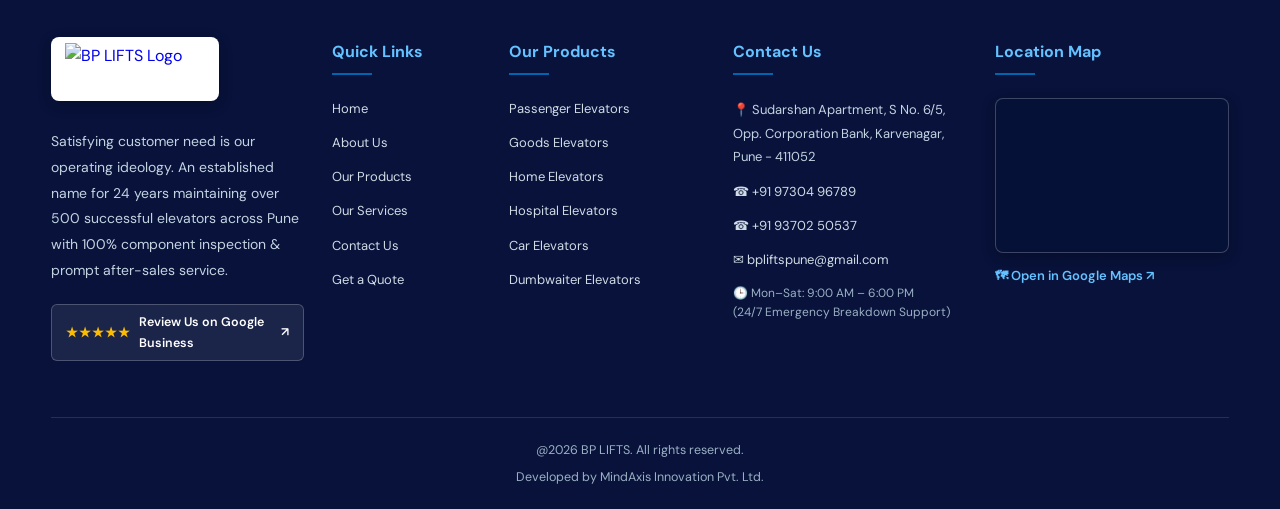
==== commit 325c1ebf: "Update BP Lifts website" ====
--- a/BP_Lift_Website/index.html
+++ b/BP_Lift_Website/index.html
@@ -17,23 +17,22 @@
   <div class="topbar">
     <div class="container topbar-inner">
       <div class="topbar-track" aria-label="Contact details">
-        <span class="topbar-item">☎ <b>Call:</b> <a href="tel:+919730496789">+91 97304 96789</a> / <a
-            href="tel:+919370250537">+91 93702 50537</a></span>
-        <span class="topbar-item">✉ <b>Email:</b> <a
-            href="mailto:bpliftspune@gmail.com">bpliftspune@gmail.com</a></span>
+        <span class="topbar-item">☎ <b>Call:</b> <a href="tel:+919730496789">+91 97304 96789</a> / <a href="tel:+919370250537">+91 93702 50537</a></span>
+        <span class="topbar-item">✉ <b>Email:</b> <a href="mailto:bpliftspune@gmail.com">bpliftspune@gmail.com</a></span>
         <span class="topbar-item">📍 <b>Location:</b> Karvenagar, Pune - 411052</span>
         <span class="topbar-item">🏢 <b>500+ Lifts across Pune &amp; Still Growing</b> · 24 Years Experience</span>
-        <span class="topbar-item">☎ <b>Call:</b> <a href="tel:+919730496789">+91 97304 96789</a></span>
-        <span class="topbar-item">✉ <b>Email:</b> <a
-            href="mailto:bpliftspune@gmail.com">bpliftspune@gmail.com</a></span>
+        <span class="topbar-item">☎ <b>Call:</b> <a href="tel:+919730496789">+91 97304 96789</a> / <a href="tel:+919370250537">+91 93702 50537</a></span>
+        <span class="topbar-item">✉ <b>Email:</b> <a href="mailto:bpliftspune@gmail.com">bpliftspune@gmail.com</a></span>
+        <span class="topbar-item">📍 <b>Location:</b> Karvenagar, Pune - 411052</span>
+        <span class="topbar-item">🏢 <b>500+ Lifts across Pune &amp; Still Growing</b> · 24 Years Experience</span>
       </div>
     </div>
   </div>
 
-  <!-- MAIN HEADER -->
+  <!-- MAIN HEADER (NAVBAR - POINT 2) -->
   <header class="site-header">
     <div class="container nav-wrap">
-      <a class="brand" href="index.html" aria-label="BP LIFTS home">
+      <a class="brand" href="index.html" aria-label="BP LIFTS Home">
         <img src="images/bplogo.jpeg" alt="BP LIFTS Logo" class="site-logo">
       </a>
       <button class="menu-toggle" aria-label="Toggle navigation" aria-expanded="false">☰</button>
@@ -41,11 +40,11 @@
         <a href="index.html" data-page="home" class="active">Home</a>
         <a href="about.html" data-page="about">About Us</a>
 
-        <!-- OUR PRODUCTS DROPDOWN -->
+        <!-- OUR PRODUCTS DROPDOWN (POINT 10 & 22) -->
         <div class="nav-dropdown">
           <a href="products.html" class="nav-dropdown-toggle" data-page="products" aria-haspopup="true"
             aria-expanded="false">
-            Our Products <span class="dropdown-arrow">▾</span>
+            Product <span class="dropdown-arrow">▾</span>
           </a>
           <div class="dropdown-menu" role="menu">
             <a href="products.html" class="dropdown-all">All Products <span>→</span></a>
@@ -60,7 +59,6 @@
         </div>
 
         <a href="services.html" data-page="services">Our Services</a>
-
         <a href="contact.html" data-page="contact">Contact Us</a>
         <a class="btn btn-primary" href="contact.html#quote">Get a Quote <span>↗</span></a>
       </nav>
@@ -69,19 +67,29 @@
 
   <main>
 
-    <!-- HERO SECTION -->
-    <section class="hero">
+    <!-- HERO SECTION (POINT 7: CENTERED H1, OTHER DATA VISIBLE, NO BUTTON, NO VIDEO, BACKGROUND SLIDER) -->
+    <section class="hero" id="homeHero">
+      <!-- Background Slider Images -->
+      <div class="hero-bg-slider" aria-hidden="true">
+        <div class="hero-slide active" style="background-image: url('images/homebg.png');"></div>
+        <div class="hero-slide" style="background-image: url('images/aboutbg.png');"></div>
+        <div class="hero-slide" style="background-image: url('images/ProductsBg.png');"></div>
+        <div class="hero-slide" style="background-image: url('images/servicesbg.png');"></div>
+      </div>
+      <div class="hero-overlay"></div>
+
       <div class="container hero-grid">
         <div class="hero-content">
-          <div class="hero-eyebrow reveal-fade-up"><span class="eyebrow-dot"></span> Pune’s Trusted Elevator Engineering
-            Since 2000</div>
+          <div class="hero-eyebrow reveal-fade-up"><span class="eyebrow-dot"></span> Pune’s Trusted Elevator Engineering Since 2000</div>
           <h1 class="reveal-fade-up">Great Companies Are Built On <span class="hero-shimmer">Great Products.</span></h1>
-          <p class="reveal-fade-up">Satisfying customer need is not just a statement at BP LIFTS, but it is our
-            operating ideology. For 24
-            years, we have delivered advanced vertical mobility solutions engineered for comfort, speed, and
-            uncompromising safety across Pune.</p>
-        </div>
-
+          <p class="reveal-fade-up">Satisfying customer need is not just a statement at BP LIFTS, but it is our operating ideology. For 24 years, we have delivered advanced vertical mobility solutions engineered for comfort, speed, and uncompromising safety across Pune.</p>
+          <div class="hero-trust-chips reveal-fade-up">
+            <span class="trust-chip">✓ 500+ Active Lifts in Pune</span>
+            <span class="trust-chip">✓ 24 Years Experience</span>
+            <span class="trust-chip">✓ 100% Component Tested</span>
+            <span class="trust-chip">✓ 24/7 Breakdown Response</span>
+          </div>
+        </div>
       </div>
     </section>
 
@@ -476,20 +484,27 @@
   <footer class="site-footer">
     <div class="container footer-grid">
       <div class="footer-brand">
-        <a class="brand" href="index.html" aria-label="BP LIFTS home">
+        <a class="brand" href="index.html" aria-label="BP LIFTS Home">
           <img src="images/bplogo.jpeg" alt="BP LIFTS Logo" class="site-logo">
         </a>
         <p>Satisfying customer need is our operating ideology. An established name for 24 years maintaining over 500
           successful elevators across Pune with 100% component inspection &amp; prompt after-sales service.</p>
+        <div class="footer-review-box">
+          <a href="https://maps.google.com/?q=BP+LIFTS+Karvenagar+Pune" target="_blank" rel="noopener noreferrer" class="footer-google-review" title="Review BP LIFTS on Google">
+            <span class="review-stars">★★★★★</span>
+            <span class="review-text">Review Us on Google Business</span>
+            <span class="review-arrow">↗</span>
+          </a>
+        </div>
       </div>
       <div class="footer-col">
         <h3>Quick Links</h3>
         <a href="index.html">Home</a>
-        <a href="about.html">About BP Lifts</a>
+        <a href="about.html">About Us</a>
         <a href="products.html">Our Products</a>
         <a href="services.html">Our Services</a>
         <a href="contact.html">Contact Us</a>
-        <a href="contact.html#quote">Request a Quote</a>
+        <a href="contact.html#quote">Get a Quote</a>
       </div>
       <div class="footer-col">
         <h3>Our Products</h3>
@@ -501,18 +516,23 @@
         <a href="product-dumbwaiter.html">Dumbwaiter Elevators</a>
       </div>
       <div class="footer-col">
-        <h3>Our Services</h3>
-        <a href="services.html#repair">Elevator Repairs</a>
-        <a href="services.html#maintenance">Annual Maintenance</a>
-        <a href="services.html#modernization">Modernization / Upgradation</a>
-        <a href="services.html#installation">New Installations</a>
-      </div>
-      <div class="footer-col">
-        <h3>Contact Info</h3>
-        <p>⌖ Sudarshan Apartment, S No. 6/5. Opp. Corporation Bank, Karvenagar, Pune - 411052</p>
+        <h3>Contact Us</h3>
+        <p>📍 Sudarshan Apartment, S No. 6/5, Opp. Corporation Bank, Karvenagar, Pune - 411052</p>
         <a href="tel:+919730496789">☎ +91 97304 96789</a>
         <a href="tel:+919370250537">☎ +91 93702 50537</a>
         <a href="mailto:bpliftspune@gmail.com">✉ bpliftspune@gmail.com</a>
+        <p class="footer-hours">🕒 Mon–Sat: 9:00 AM – 6:00 PM<br>(24/7 Emergency Breakdown Support)</p>
+      </div>
+      <div class="footer-col footer-map-col">
+        <h3>Location Map</h3>
+        <div class="footer-map-frame">
+          <iframe title="BP LIFTS Karvenagar Pune Location"
+            src="https://maps.google.com/maps?q=Karvenagar+Pune+411052&t=&z=14&ie=UTF8&iwloc=&output=embed"
+            loading="lazy" allowfullscreen=""></iframe>
+        </div>
+        <a href="https://maps.google.com/?q=Karvenagar+Pune+411052" target="_blank" rel="noopener noreferrer" class="footer-map-link">
+          🗺 Open in Google Maps ↗
+        </a>
       </div>
     </div>
     <div class="container footer-bottom">
@@ -521,27 +541,50 @@
     </div>
   </footer>
 
-  <!-- FLOATING ACTION BUTTONS (CALL, EMAIL, SCROLL TO TOP - ONE BELOW THE OTHER IN ONE LINE) -->
+  <!-- FLOATING ACTION BUTTONS (WHATSAPP, CALL, SCROLL TO TOP) -->
   <div class="floating-action-group" aria-label="Quick contact and navigation">
+    <a href="https://wa.me/919730496789?text=Hello%20BP%20LIFTS%2C%20I%20would%20like%20to%20enquire%20about%20elevator%20services." target="_blank" rel="noopener noreferrer" class="float-btn float-whatsapp" title="WhatsApp: +91 97304 96789"
+      aria-label="WhatsApp BP LIFTS">
+      <span class="float-icon">
+        <svg width="24" height="24" viewBox="0 0 24 24" fill="currentColor"><path d="M.057 24l1.687-6.163c-1.041-1.804-1.588-3.849-1.587-5.946.003-6.556 5.338-11.891 11.893-11.891 3.181.001 6.167 1.24 8.413 3.488 2.245 2.248 3.481 5.236 3.48 8.414-.003 6.557-5.338 11.892-11.893 11.892-1.99-.001-3.951-.5-5.688-1.448l-6.305 1.654zm6.597-3.807c1.676.995 3.276 1.591 5.392 1.592 5.448 0 9.886-4.434 9.889-9.885.002-5.462-4.415-9.89-9.881-9.892-5.452 0-9.887 4.434-9.889 9.884-.001 2.225.651 3.891 1.746 5.634l-.999 3.648 3.742-.981zm11.387-5.464c-.074-.124-.272-.198-.57-.347-.297-.149-1.758-.868-2.031-.967-.272-.099-.47-.149-.669.149-.198.297-.768.967-.941 1.165-.173.198-.347.223-.644.074-.297-.149-1.255-.462-2.39-1.475-.883-.788-1.48-1.761-1.653-2.059-.173-.297-.018-.458.13-.606.134-.133.297-.347.446-.521.151-.172.2-.296.3-.495.099-.198.05-.372-.025-.521-.075-.148-.669-1.611-.916-2.206-.242-.579-.487-.501-.669-.51l-.57-.01c-.198 0-.52.074-.792.372s-1.04 1.016-1.04 2.479 1.065 2.876 1.213 3.074c.149.198 2.095 3.2 5.076 4.487.709.306 1.263.489 1.694.626.712.226 1.36.194 1.872.118.571-.085 1.758-.719 2.006-1.413.248-.695.248-1.29.173-1.414z"/></svg>
+      </span>
+      <span class="float-tooltip">WhatsApp: +91 97304 96789</span>
+    </a>
     <a href="tel:+919730496789" class="float-btn float-call" title="Call BP LIFTS: +91 97304 96789"
       aria-label="Call BP LIFTS">
       <span class="float-icon">📞</span>
       <span class="float-tooltip">Call: +91 97304 96789</span>
     </a>
-    <a href="mailto:bpliftspune@gmail.com" class="float-btn float-email" title="Send Email: bpliftspune@gmail.com"
-      aria-label="Email BP LIFTS">
-      <span class="float-icon">✉</span>
-      <span class="float-tooltip">Email: bpliftspune@gmail.com</span>
-    </a>
     <button class="back-top" aria-label="Scroll to top" title="Back to top">
       <span class="back-top-arrow">↑</span>
-      <span class="float-tooltip">Scroll to Top</span>
+      <span class="float-tooltip">Back to top</span>
     </button>
   </div>
   <script src="hf.js"></script>
 
   <script>
     document.querySelectorAll('.nav-links [data-page="home"]').forEach(link => link.classList.add('active'));
+
+    // Hero Background Slider (Point 7)
+    (function initHeroSlider() {
+      const slider = document.querySelector('.hero-bg-slider');
+      if (!slider) return;
+      const slides = slider.querySelectorAll('.hero-slide');
+      let currentIdx = 0;
+      let timer = null;
+
+      function showSlide(index) {
+        slides.forEach(s => s.classList.remove('active'));
+        currentIdx = (index + slides.length) % slides.length;
+        if (slides[currentIdx]) slides[currentIdx].classList.add('active');
+      }
+
+      function startTimer() {
+        timer = setInterval(() => showSlide(currentIdx + 1), 4500);
+      }
+
+      startTimer();
+    })();
 
     // ========================================================
     // 1. STATS NUMBER COUNT-UP ANIMATION
--- a/BP_Lift_Website/hf.css
+++ b/BP_Lift_Website/hf.css
@@ -1,4 +1,3 @@
-
 /* =====================================================
    BP LIFTS - SHARED HEADER, NAVBAR, DROPDOWN & FOOTER
    Theme: White | Light Blue (#0264AD) | Dark Blue (#0B1D6F)
@@ -24,7 +23,19 @@
     --bp-black-dark: #07123a;
 }
 
-/* ---------- GLOBAL HEADER/FOOTER BASE ---------- */
+/* ---------- GLOBAL VIEWPORT RESET & LOCK ---------- */
+html {
+    scroll-behavior: smooth;
+    -webkit-text-size-adjust: 100%;
+}
+
+html, body {
+    overflow-x: hidden;
+    max-width: 100%;
+    margin: 0;
+    padding: 0;
+}
+
 .site-header *,
 .topbar *,
 .site-footer *,
@@ -206,7 +217,7 @@
     gap: clamp(14px, 2vw, 28px);
 }
 
-.nav-links > a:not(.btn),
+.nav-links>a:not(.btn),
 .nav-dropdown-toggle {
     position: relative;
     display: inline-flex;
@@ -224,7 +235,7 @@
     transition: color 0.2s ease;
 }
 
-.nav-links > a:not(.btn)::after,
+.nav-links>a:not(.btn)::after,
 .nav-dropdown-toggle::after {
     content: "";
     position: absolute;
@@ -236,19 +247,19 @@
     transition: width 0.25s ease;
 }
 
-.nav-links > a:not(.btn):hover,
-.nav-links > a.active,
+.nav-links>a:not(.btn):hover,
+.nav-links>a.active,
 .nav-dropdown-toggle.active,
-.nav-dropdown:hover > .nav-dropdown-toggle,
-.nav-dropdown.dropdown-open > .nav-dropdown-toggle {
+.nav-dropdown:hover>.nav-dropdown-toggle,
+.nav-dropdown.dropdown-open>.nav-dropdown-toggle {
     color: var(--bp-blue-dark);
 }
 
-.nav-links > a:not(.btn):hover::after,
-.nav-links > a.active::after,
+.nav-links>a:not(.btn):hover::after,
+.nav-links>a.active::after,
 .nav-dropdown-toggle.active::after,
-.nav-dropdown:hover > .nav-dropdown-toggle::after,
-.nav-dropdown.dropdown-open > .nav-dropdown-toggle::after {
+.nav-dropdown:hover>.nav-dropdown-toggle::after,
+.nav-dropdown.dropdown-open>.nav-dropdown-toggle::after {
     width: 100%;
 }
 
@@ -453,11 +464,12 @@
     color: var(--bp-white);
     border-top: 3px solid var(--bp-light-blue);
     font-family: 'DM Sans', sans-serif;
+    overflow-x: hidden;
 }
 
 .footer-grid {
     display: grid;
-    grid-template-columns: 1.35fr 0.8fr 1.05fr 1.05fr 1.25fr;
+    grid-template-columns: 1.35fr 0.8fr 1.05fr 1.25fr 1.25fr;
     gap: 28px;
     padding-bottom: 44px;
 }
@@ -536,7 +548,130 @@
     overflow-wrap: anywhere;
 }
 
-/* Footer social links */
+/* Footer Google Review Badge */
+.footer-review-box {
+    margin-top: 14px;
+    margin-bottom: 12px;
+}
+
+.footer-google-review {
+    display: inline-flex !important;
+    align-items: center;
+    gap: 8px;
+    background: rgba(255, 255, 255, 0.08);
+    border: 1px solid rgba(255, 255, 255, 0.22);
+    border-radius: 6px;
+    padding: 7px 14px;
+    color: #ffffff !important;
+    font-size: 12.5px !important;
+    font-weight: 600;
+    text-decoration: none;
+    transition: all 0.25s ease !important;
+}
+
+.footer-google-review:hover {
+    background: var(--bp-light-blue);
+    border-color: var(--bp-light-blue);
+    color: #ffffff !important;
+    padding-left: 14px !important;
+    transform: translateY(-2px);
+}
+
+.footer-google-review .review-stars {
+    color: #fbbc04;
+    font-size: 13px;
+    letter-spacing: 1px;
+}
+
+/* Footer embedded map */
+.footer-map-col {
+    display: flex;
+    flex-direction: column;
+}
+
+.footer-map-frame {
+    width: 100%;
+    height: 155px;
+    border-radius: 8px;
+    overflow: hidden;
+    border: 1.5px solid rgba(255, 255, 255, 0.22);
+    box-shadow: 0 4px 14px rgba(0, 0, 0, 0.25);
+    margin-bottom: 8px;
+    background: #061138;
+}
+
+.footer-map-frame iframe {
+    width: 100%;
+    height: 100%;
+    border: 0;
+    display: block;
+}
+
+.footer-map-link {
+    display: inline-flex !important;
+    align-items: center;
+    gap: 4px;
+    color: #63c2ff !important;
+    font-size: 12.5px;
+    font-weight: 600;
+    margin-top: 4px;
+    text-decoration: none;
+    transition: color 0.2s ease, transform 0.2s ease;
+}
+
+.footer-map-link:hover {
+    color: #ffffff !important;
+    transform: translateX(3px);
+}
+
+.footer-hours {
+    margin-top: 8px;
+    font-size: 12px !important;
+    color: #9bb0c4 !important;
+    line-height: 1.6 !important;
+}
+
+/* Home page footer social links */
+.footer-social-wrap {
+    display: flex;
+    align-items: center;
+    gap: 10px;
+    margin-top: 14px;
+}
+
+.footer-social-title {
+    font-size: 12px;
+    font-weight: 600;
+    color: #9bb0c4;
+}
+
+.footer-social-icons {
+    display: flex;
+    align-items: center;
+    gap: 8px;
+}
+
+.social-icon-btn {
+    width: 32px;
+    height: 32px;
+    border-radius: 50%;
+    display: inline-flex;
+    align-items: center;
+    justify-content: center;
+    background: rgba(255, 255, 255, 0.08);
+    border: 1px solid rgba(255, 255, 255, 0.2);
+    color: #ffffff !important;
+    transition: all 0.25s ease !important;
+    text-decoration: none;
+}
+
+.social-icon-btn:hover {
+    background: var(--bp-light-blue);
+    border-color: var(--bp-light-blue);
+    transform: translateY(-2px);
+    color: #ffffff !important;
+}
+
 /* Footer copyright bar */
 .footer-bottom {
     display: flex;
@@ -570,7 +705,8 @@
     z-index: 1400;
     display: flex;
     flex-direction: column;
-    align-items: center; /* STRICTLY ALIGNED IN ONE VERTICAL LINE */
+    align-items: center;
+    /* STRICTLY ALIGNED IN ONE VERTICAL LINE */
     justify-content: flex-end;
     gap: 12px;
     pointer-events: none;
@@ -596,13 +732,13 @@
     border: none;
     box-shadow: 0 8px 24px rgba(11, 29, 111, 0.28);
     transition: transform 0.28s cubic-bezier(0.34, 1.56, 0.64, 1),
-                box-shadow 0.28s ease,
-                background 0.25s ease,
-                color 0.25s ease,
-                opacity 0.3s ease,
-                visibility 0.3s ease,
-                max-height 0.35s cubic-bezier(0.16, 1, 0.3, 1),
-                margin 0.35s cubic-bezier(0.16, 1, 0.3, 1);
+        box-shadow 0.28s ease,
+        background 0.25s ease,
+        color 0.25s ease,
+        opacity 0.3s ease,
+        visibility 0.3s ease,
+        max-height 0.35s cubic-bezier(0.16, 1, 0.3, 1),
+        margin 0.35s cubic-bezier(0.16, 1, 0.3, 1);
     outline: none;
 }
 
@@ -650,10 +786,12 @@
         transform: scale(0.95);
         opacity: 0.9;
     }
+
     70% {
         transform: scale(1.35);
         opacity: 0;
     }
+
     100% {
         transform: scale(1.35);
         opacity: 0;
@@ -680,6 +818,40 @@
 
 .float-btn.float-email:hover .float-icon {
     color: #ffffff;
+}
+
+/* WhatsApp Button - Same white styling as email button */
+.float-btn.float-whatsapp {
+    background: #ffffff;
+    color: #25D366;
+    border: 1.5px solid #d0e2f2;
+}
+
+.float-btn.float-whatsapp .float-icon {
+    color: #25D366;
+    display: flex;
+    align-items: center;
+    justify-content: center;
+    transition: color 0.25s ease;
+}
+
+.float-btn.float-whatsapp svg {
+    width: 23px;
+    height: 23px;
+    fill: #25D366;
+    transition: fill 0.25s ease;
+}
+
+.float-btn.float-whatsapp:hover {
+    background: #25D366;
+    color: #ffffff;
+    border-color: #25D366;
+}
+
+.float-btn.float-whatsapp:hover .float-icon,
+.float-btn.float-whatsapp:hover svg {
+    color: #ffffff;
+    fill: #ffffff;
 }
 
 /* Floating Tooltip that slides out smoothly on desktop hover */
@@ -770,7 +942,7 @@
 }
 
 /* Standalone .back-top fallback if outside .floating-action-group */
-body > .back-top {
+body>.back-top {
     position: fixed;
     right: 22px;
     bottom: 22px;
@@ -780,7 +952,7 @@
     transform: translateY(10px);
 }
 
-body > .back-top.visible {
+body>.back-top.visible {
     opacity: 1;
     visibility: visible;
     transform: translateY(0);
@@ -791,6 +963,7 @@
 ===================================================== */
 
 @media (max-width: 1050px) {
+
     .nav-wrap,
     .header-inner {
         gap: 16px;
@@ -805,7 +978,7 @@
         gap: 16px;
     }
 
-    .nav-links > a:not(.btn),
+    .nav-links>a:not(.btn),
     .nav-dropdown-toggle {
         font-size: 13px;
     }
@@ -875,7 +1048,7 @@
         display: flex;
     }
 
-    .nav-links > a:not(.btn),
+    .nav-links>a:not(.btn),
     .nav-dropdown-toggle {
         display: flex;
         width: 100%;
@@ -886,7 +1059,7 @@
         font-size: 14px;
     }
 
-    .nav-links > a:not(.btn)::after,
+    .nav-links>a:not(.btn)::after,
     .nav-dropdown-toggle::after {
         display: none;
     }
@@ -950,14 +1123,187 @@
 
     .footer-grid {
         grid-template-columns: repeat(2, minmax(0, 1fr));
-        gap: 30px 24px;
+        gap: 32px 24px;
+    }
+
+    .footer-brand {
+        grid-column: 1 / -1;
     }
 }
 
 /* =====================================================
-   SMALL MOBILE
+   MEDIUM MOBILE & TABLET (max-width: 680px)
+   COMPACT & STREAMLINED FOOTER SPACING
 ===================================================== */
-
+@media (max-width: 680px) {
+    .site-footer {
+        padding-top: 28px;
+    }
+
+    .footer-grid {
+        grid-template-columns: repeat(2, minmax(0, 1fr));
+        gap: 16px 14px;
+        padding-bottom: 16px;
+    }
+
+    .footer-brand {
+        grid-column: 1 / -1;
+    }
+
+    .footer-brand .brand {
+        margin-bottom: 6px;
+        padding: 4px 10px;
+    }
+
+    .footer-brand .site-logo {
+        width: 110px;
+        height: 38px;
+    }
+
+    .footer-brand p {
+        font-size: 12px;
+        line-height: 1.5;
+        margin: 4px 0 8px;
+        color: #b0c4d8;
+    }
+
+    .footer-review-box {
+        margin-top: 6px;
+        margin-bottom: 2px;
+    }
+
+    .footer-google-review {
+        display: inline-flex !important;
+        width: 100%;
+        max-width: 100%;
+        justify-content: center;
+        align-items: center;
+        gap: 6px;
+        padding: 6px 12px;
+        font-size: 11.5px !important;
+        min-height: 34px;
+        background: rgba(255, 255, 255, 0.08);
+        border: 1px solid rgba(255, 255, 255, 0.22);
+        border-radius: 6px;
+        box-shadow: 0 2px 6px rgba(0, 0, 0, 0.15);
+    }
+
+    .footer-google-review .review-stars {
+        font-size: 11.5px;
+        letter-spacing: 0.5px;
+    }
+
+    .footer-col:nth-child(2) {
+        grid-column: 1;
+    }
+
+    .footer-col:nth-child(3) {
+        grid-column: 2;
+    }
+
+    .footer-col:nth-child(4) {
+        grid-column: 1 / -1;
+    }
+
+    .footer-map-col {
+        grid-column: 1 / -1;
+    }
+
+    .footer-map-frame {
+        width: 100%;
+        height: 130px;
+        border-radius: 8px;
+        border: 1px solid rgba(255, 255, 255, 0.2);
+        box-shadow: 0 2px 8px rgba(0, 0, 0, 0.2);
+        margin-bottom: 0;
+    }
+
+    .footer-map-link {
+        display: inline-flex !important;
+        align-items: center;
+        justify-content: center;
+        gap: 5px;
+        width: 100%;
+        min-height: 34px;
+        padding: 6px 12px;
+        margin-top: 6px;
+        background: rgba(2, 100, 173, 0.25);
+        border: 1px solid rgba(99, 194, 255, 0.35);
+        border-radius: 6px;
+        color: #ffffff !important;
+        font-size: 11.5px !important;
+        font-weight: 700;
+        text-align: center;
+        text-decoration: none;
+        box-shadow: 0 2px 6px rgba(0, 0, 0, 0.15);
+        transition: all 0.2s ease !important;
+    }
+
+    .footer-map-link:hover,
+    .footer-map-link:active {
+        background: var(--bp-light-blue);
+        border-color: #63c2ff;
+        color: #ffffff !important;
+    }
+
+    .footer-col h3 {
+        font-size: 13.5px;
+        margin: 0 0 6px;
+        padding-bottom: 4px;
+    }
+
+    .footer-col h3::after {
+        width: 22px;
+        height: 1.5px;
+    }
+
+    .footer-col a {
+        font-size: 12px;
+        margin-bottom: 4px;
+        line-height: 1.35;
+        min-height: 22px;
+        display: flex;
+        align-items: center;
+        word-break: normal;
+        overflow-wrap: break-word;
+    }
+
+    .footer-col a[href^="tel:"],
+    .footer-col a[href^="mailto:"] {
+        color: #ffffff;
+        font-weight: 600;
+        letter-spacing: 0.2px;
+    }
+
+    .footer-col a[href^="tel:"]:hover,
+    .footer-col a[href^="mailto:"]:hover {
+        color: #63c2ff;
+    }
+
+    .footer-col p {
+        font-size: 12px;
+        line-height: 1.45;
+        margin-bottom: 4px;
+    }
+
+    .footer-hours {
+        font-size: 11px !important;
+        line-height: 1.35 !important;
+        margin-top: 2px !important;
+    }
+
+    .footer-bottom {
+        padding: 12px 10px calc(16px + env(safe-area-inset-bottom, 0px));
+        font-size: 11px;
+        gap: 3px;
+        text-align: center;
+    }
+}
+
+/* =====================================================
+   SMALL MOBILE (max-width: 520px)
+   COMPACT PROPORTIONS FOR PHONES
+===================================================== */
 @media (max-width: 520px) {
     .topbar {
         font-size: 11px;
@@ -969,102 +1315,185 @@
 
     .nav-wrap,
     .header-inner {
-        min-height: 68px;
+        min-height: 64px;
     }
 
     .site-logo {
-        width: 105px;
-        height: 58px;
+        width: 100px;
+        height: 52px;
     }
 
     .menu-toggle {
-        width: 40px;
-        height: 40px;
+        width: 38px;
+        height: 38px;
+    }
+
+    .site-footer {
+        padding-top: 22px;
     }
 
     .footer-grid {
         grid-template-columns: repeat(2, minmax(0, 1fr));
-        gap: 24px 14px;
-        padding-bottom: 30px;
+        gap: 14px 12px;
+        padding-bottom: 14px;
     }
 
     .footer-brand {
-        grid-column: span 2;
-    }
-
-    .site-footer {
-        padding-top: 38px;
+        grid-column: 1 / -1;
+    }
+
+    .footer-brand .brand {
+        margin-bottom: 5px;
+        padding: 3px 8px;
     }
 
     .footer-brand .site-logo {
-        width: 125px;
-        height: 68px;
+        width: 95px;
+        height: 34px;
+    }
+
+    .footer-brand p {
+        font-size: 11px;
+        line-height: 1.45;
+        margin: 3px 0 6px;
+    }
+
+    .footer-google-review {
+        width: 100%;
+        max-width: 100%;
+        min-height: 32px;
+        justify-content: center;
+        padding: 5px 10px;
+        font-size: 11px !important;
+        border-radius: 6px;
     }
 
     .footer-col h3 {
-        font-size: 14.5px;
-        margin-bottom: 12px;
-        padding-bottom: 8px;
+        font-size: 12.5px;
+        margin-bottom: 5px;
+        padding-bottom: 3px;
     }
 
     .footer-col h3::after {
-        width: 28px;
+        width: 18px;
     }
 
     .footer-col a {
-        font-size: 12px;
-        margin-bottom: 8px;
-        line-height: 1.5;
+        font-size: 11.5px;
+        margin-bottom: 3px;
+        line-height: 1.3;
+        min-height: 20px;
     }
 
     .footer-col p {
-        font-size: 11.5px;
-        line-height: 1.55;
-        margin-bottom: 8px;
+        font-size: 11px;
+        line-height: 1.4;
+        margin-bottom: 3px;
+    }
+
+    .footer-hours {
+        font-size: 10.5px !important;
+        line-height: 1.35 !important;
+        margin-top: 2px !important;
+    }
+
+    .footer-map-frame {
+        height: 115px;
+    }
+
+    .footer-map-link {
+        min-height: 32px;
+        font-size: 11px !important;
+        padding: 5px 10px;
+        margin-top: 5px;
     }
 
     .footer-bottom {
         align-items: center;
         text-align: center;
         flex-direction: column;
-        padding: 18px 0;
-        font-size: 11.5px;
-        gap: 6px;
+        padding: 10px 8px calc(14px + env(safe-area-inset-bottom, 0px));
+        font-size: 10.5px;
+        gap: 2px;
     }
 
     .floating-action-group {
-        right: 14px;
-        bottom: 14px;
-        gap: 10px;
-        width: 44px;
+        right: 12px;
+        bottom: 12px;
+        bottom: calc(12px + env(safe-area-inset-bottom, 0px));
+        right: calc(12px + env(safe-area-inset-right, 0px));
+        gap: 8px;
+        width: 42px;
     }
 
     .floating-action-group .float-btn,
     .floating-action-group .back-top,
     .back-top {
-        width: 44px;
-        height: 44px;
-        min-height: 44px;
+        width: 42px;
+        height: 42px;
+        min-height: 42px;
     }
 
     .floating-action-group .float-icon,
     .floating-action-group .back-top-arrow {
-        font-size: 17px;
+        font-size: 16px;
     }
 
     .floating-action-group .back-top.visible {
-        max-height: 44px;
+        max-height: 42px;
     }
 
     .floating-action-group .float-tooltip {
         display: none;
     }
 
-    body > .back-top {
-        right: 14px;
-        bottom: 14px;
-        width: 44px;
-        height: 44px;
+    body>.back-top {
+        right: 12px;
+        bottom: 12px;
+        bottom: calc(12px + env(safe-area-inset-bottom, 0px));
+        right: calc(12px + env(safe-area-inset-right, 0px));
+        width: 42px;
+        height: 42px;
+    }
+}
+
+/* =====================================================
+   EXTRA SMALL MOBILE (max-width: 380px)
+   COMPACT SINGLE COLUMN STACK
+===================================================== */
+@media (max-width: 380px) {
+    .site-footer {
+        padding-top: 18px;
+    }
+
+    .footer-grid {
+        grid-template-columns: repeat(2, minmax(0, 1fr)) !important;
+        gap: 12px 10px !important;
+        padding-bottom: 12px;
+    }
+
+    .footer-brand {
+        grid-column: 1 / -1 !important;
+    }
+
+    .footer-col:nth-child(2) {
+        grid-column: 1 !important;
+    }
+
+    .footer-col:nth-child(3) {
+        grid-column: 2 !important;
+    }
+
+    .footer-col:nth-child(4) {
+        grid-column: 1 / -1 !important;
+    }
+
+    .footer-map-col {
+        grid-column: 1 / -1 !important;
+    }
+
+    .footer-map-frame {
+        height: 110px;
     }
 }
 
@@ -1072,8 +1501,7 @@
    GLOBAL STANDARDIZED HERO HEIGHT SYSTEM (ALL PAGES)
 ===================================================== */
 .hero,
-.page-hero,
-.product-hero {
+.page-hero {
     position: relative;
     min-height: 420px;
     box-sizing: border-box;
@@ -1084,9 +1512,20 @@
     overflow: hidden;
 }
 
-.hero > .container,
-.page-hero > .container,
-.product-hero > .container {
+.product-hero {
+    position: relative;
+    min-height: 460px;
+    box-sizing: border-box;
+    display: flex;
+    align-items: center;
+    justify-content: center;
+    padding: 45px 0;
+    overflow: hidden;
+}
+
+.hero>.container,
+.page-hero>.container,
+.product-hero>.container {
     width: min(var(--bp-container, 1180px), 92%);
     margin-inline: auto;
     position: relative;
@@ -1094,38 +1533,245 @@
 }
 
 @media (max-width: 900px) {
+
     .hero,
-    .page-hero,
-    .product-hero {
+    .page-hero {
         min-height: 360px;
         padding: 35px 0;
     }
+
+    .product-hero {
+        min-height: auto;
+        padding: 35px 0;
+    }
+}
+
+/* PRODUCT HERO TABLET (max-width: 768px) */
+@media (max-width: 768px) {
+    .product-hero-inner {
+        display: flex !important;
+        flex-direction: column !important;
+        align-items: stretch !important;
+        gap: 20px !important;
+        width: 100% !important;
+    }
+
+    .hero-specs-strip {
+        display: grid !important;
+        grid-template-columns: repeat(2, minmax(0, 1fr)) !important;
+        gap: 10px !important;
+        width: 100% !important;
+    }
+
+    .hero-specs-strip .hero-spec-item:first-child {
+        grid-column: 1 / -1 !important;
+    }
+
+    .product-hero-visual {
+        width: 100% !important;
+    }
+
+    .product-hero-visual img {
+        height: 230px !important;
+        object-fit: cover !important;
+    }
 }
 
 @media (max-width: 640px) {
+
     .hero,
-    .page-hero,
+    .page-hero {
+        min-height: auto;
+        padding: 26px 0 28px;
+    }
+
     .product-hero {
-        min-height: 300px;
-        padding: 25px 0;
+        min-height: auto;
+        padding: 24px 0 28px;
+    }
+
+    .hero h1,
+    .page-hero h1,
+    .product-hero h1 {
+        font-size: clamp(1.5rem, 5.8vw, 2.05rem) !important;
+        line-height: 1.22 !important;
+        margin-bottom: 12px !important;
+        letter-spacing: -0.4px !important;
+        word-break: normal !important;
+        overflow-wrap: break-word !important;
+    }
+
+    .hero p,
+    .page-hero p,
+    .product-hero-desc {
+        font-size: 13px !important;
+        line-height: 1.55 !important;
+        margin-bottom: 14px !important;
+        color: #dbe8f5 !important;
+        max-width: 100% !important;
+    }
+
+    .crumb {
+        display: inline-flex !important;
+        align-items: center !important;
+        flex-wrap: wrap !important;
+        gap: 6px !important;
+        max-width: 100% !important;
+        padding: 5px 12px !important;
+        font-size: 11.5px !important;
+        margin-bottom: 12px !important;
+        line-height: 1.35 !important;
+        border-radius: 20px !important;
+        word-break: normal !important;
+    }
+
+    .product-hero-inner {
+        display: flex !important;
+        flex-direction: column !important;
+        align-items: stretch !important;
+        gap: 16px !important;
+        width: 100% !important;
+    }
+
+    .product-hero-info {
+        display: flex !important;
+        flex-direction: column !important;
+        align-items: flex-start !important;
+        text-align: left !important;
+        width: 100% !important;
+    }
+
+    .hero-specs-strip {
+        display: grid !important;
+        grid-template-columns: repeat(2, minmax(0, 1fr)) !important;
+        gap: 8px !important;
+        width: 100% !important;
+        margin-bottom: 4px !important;
+    }
+
+    .hero-specs-strip .hero-spec-item:first-child {
+        grid-column: 1 / -1 !important;
+    }
+
+    .hero-spec-item {
+        padding: 8px 12px !important;
+        background: rgba(255, 255, 255, 0.08) !important;
+        border: 1px solid rgba(255, 255, 255, 0.16) !important;
+        border-radius: 8px !important;
+        backdrop-filter: blur(4px) !important;
+    }
+
+    .hero-spec-label {
+        font-size: 9.5px !important;
+        letter-spacing: 0.5px !important;
+        text-transform: uppercase !important;
+        color: #9ac7ec !important;
+        font-weight: 700 !important;
+        margin-bottom: 2px !important;
+    }
+
+    .hero-spec-val {
+        font-size: 12.5px !important;
+        font-weight: 800 !important;
+        line-height: 1.3 !important;
+        color: #ffffff !important;
     }
 
     .product-hero-visual {
-        display: none !important;
-    }
-
-    .product-hero-inner {
+        display: block !important;
+        width: 100% !important;
+        border-radius: 12px !important;
+        overflow: hidden !important;
+        border: 1.5px solid rgba(2, 100, 173, 0.35) !important;
+        box-shadow: 0 8px 24px rgba(0, 0, 0, 0.35) !important;
+        margin: 0 !important;
+    }
+
+    .product-hero-visual img {
+        width: 100% !important;
+        height: 195px !important;
+        object-fit: cover !important;
+        object-position: center !important;
+        display: block !important;
+    }
+
+    .visual-hud-overlay {
+        position: relative !important;
+        display: flex !important;
+        justify-content: space-between !important;
+        align-items: center !important;
+        flex-wrap: wrap !important;
+        gap: 4px 8px !important;
+        padding: 8px 12px !important;
+        font-size: 10px !important;
+        font-weight: 700 !important;
+        background: rgba(5, 18, 48, 0.95) !important;
+        border-top: 1px solid rgba(255, 255, 255, 0.15) !important;
+        color: #ffffff !important;
+    }
+}
+
+@media (max-width: 420px) {
+
+    .hero,
+    .page-hero {
+        min-height: auto;
+        padding: 20px 0 24px;
+    }
+
+    .product-hero {
+        min-height: auto;
+        padding: 18px 0 22px;
+    }
+
+    .hero h1,
+    .page-hero h1,
+    .product-hero h1 {
+        font-size: clamp(1.35rem, 5.5vw, 1.7rem) !important;
+        line-height: 1.2 !important;
+        margin-bottom: 10px !important;
+        letter-spacing: -0.3px !important;
+    }
+
+    .hero p,
+    .page-hero p,
+    .product-hero-desc {
+        font-size: 12px !important;
+        line-height: 1.5 !important;
+        margin-bottom: 12px !important;
+    }
+
+    .crumb {
+        padding: 4px 10px !important;
+        font-size: 11px !important;
+        margin-bottom: 10px !important;
+    }
+
+    .hero-spec-item {
+        padding: 7px 10px !important;
+    }
+
+    .hero-spec-label {
+        font-size: 9px !important;
+    }
+
+    .hero-spec-val {
+        font-size: 11.5px !important;
+    }
+
+    .product-hero-visual img {
+        height: 175px !important;
+    }
+}
+
+@media (max-width: 360px) {
+    .hero-specs-strip {
         grid-template-columns: 1fr !important;
-        gap: 0 !important;
-    }
-}
-
-@media (max-width: 420px) {
-    .hero,
-    .page-hero,
-    .product-hero {
-        min-height: 300px;
-        padding: 20px 0;
+        gap: 6px !important;
+    }
+
+    .hero-specs-strip .hero-spec-item:first-child {
+        grid-column: 1 !important;
     }
 }
 
@@ -1141,5 +1787,4 @@
         scroll-behavior: auto !important;
         transition-duration: 0.01ms !important;
     }
-}
-
+}
--- a/BP_Lift_Website/index.css
+++ b/BP_Lift_Website/index.css
@@ -144,8 +144,15 @@
 }
 
 @keyframes heroTextShimmer {
-    0%, 100% { background-position: 0% center; }
-    50% { background-position: 200% center; }
+
+    0%,
+    100% {
+        background-position: 0% center;
+    }
+
+    50% {
+        background-position: 200% center;
+    }
 }
 
 
@@ -251,8 +258,13 @@
 }
 
 /* Hero entrance stagger delays */
-.hero h1.reveal-fade-up { transition-delay: 0.1s; }
-.hero p.reveal-fade-up { transition-delay: 0.22s; }
+.hero h1.reveal-fade-up {
+    transition-delay: 0.1s;
+}
+
+.hero p.reveal-fade-up {
+    transition-delay: 0.22s;
+}
 
 /* =====================================================
    SECTIONS & SECTION HEADERS
@@ -528,9 +540,12 @@
 }
 
 @keyframes badgeLevitate {
-    0%, 100% {
+
+    0%,
+    100% {
         transform: translateY(0);
     }
+
     50% {
         transform: translateY(-8px);
     }
@@ -685,8 +700,8 @@
     padding: 20px 18px;
     box-shadow: 0 4px 14px rgba(11, 29, 111, 0.05);
     transition: transform 0.35s cubic-bezier(0.165, 0.84, 0.44, 1),
-                box-shadow 0.35s cubic-bezier(0.165, 0.84, 0.44, 1),
-                border-color 0.3s ease;
+        box-shadow 0.35s cubic-bezier(0.165, 0.84, 0.44, 1),
+        border-color 0.3s ease;
 }
 
 .feature:hover {
@@ -839,8 +854,8 @@
     flex-direction: column;
     justify-content: space-between;
     transition: transform 0.45s cubic-bezier(0.16, 1, 0.3, 1),
-                box-shadow 0.45s cubic-bezier(0.16, 1, 0.3, 1),
-                border-color 0.45s cubic-bezier(0.16, 1, 0.3, 1);
+        box-shadow 0.45s cubic-bezier(0.16, 1, 0.3, 1),
+        border-color 0.45s cubic-bezier(0.16, 1, 0.3, 1);
 }
 
 /* Vertical climbing elevator neon laser beam on hover */
@@ -986,6 +1001,7 @@
     0% {
         transform: translateY(-5px) rotate(-6deg) scale(1.15);
     }
+
     100% {
         transform: translateY(-9px) rotate(6deg) scale(1.22);
     }
@@ -1040,10 +1056,10 @@
     padding: 4px 8px;
     border-radius: 6px;
     transition: transform 0.3s cubic-bezier(0.16, 1, 0.3, 1),
-                background 0.3s ease,
-                border-color 0.3s ease,
-                color 0.3s ease,
-                box-shadow 0.3s ease;
+        background 0.3s ease,
+        border-color 0.3s ease,
+        color 0.3s ease,
+        box-shadow 0.3s ease;
 }
 
 .service-summary-card:hover .service-tag:nth-child(1) {
@@ -1091,9 +1107,12 @@
 }
 
 @keyframes arrowNudgeLoop {
-    0%, 100% {
+
+    0%,
+    100% {
         transform: translateX(0);
     }
+
     50% {
         transform: translateX(6px);
     }
@@ -1298,8 +1317,8 @@
 .reveal-fade-up {
     opacity: 0;
     transition: opacity 0.85s cubic-bezier(0.16, 1, 0.3, 1),
-                transform 0.85s cubic-bezier(0.16, 1, 0.3, 1),
-                filter 0.85s cubic-bezier(0.16, 1, 0.3, 1);
+        transform 0.85s cubic-bezier(0.16, 1, 0.3, 1),
+        filter 0.85s cubic-bezier(0.16, 1, 0.3, 1);
     will-change: opacity, transform, filter;
     transition-delay: var(--reveal-delay, 0s);
 }
@@ -1336,10 +1355,21 @@
 }
 
 /* Stagger delay helpers for grid children */
-.reveal-stagger-1 { transition-delay: 0.08s; }
-.reveal-stagger-2 { transition-delay: 0.16s; }
-.reveal-stagger-3 { transition-delay: 0.24s; }
-.reveal-stagger-4 { transition-delay: 0.32s; }
+.reveal-stagger-1 {
+    transition-delay: 0.08s;
+}
+
+.reveal-stagger-2 {
+    transition-delay: 0.16s;
+}
+
+.reveal-stagger-3 {
+    transition-delay: 0.24s;
+}
+
+.reveal-stagger-4 {
+    transition-delay: 0.32s;
+}
 
 /* Stats Card Hover Interaction */
 .stat-card {
@@ -1626,18 +1656,40 @@
     .about-home-grid {
         grid-template-columns: 1fr 1.15fr;
         gap: 20px;
-        align-items: center;
+        align-items: stretch;
+    }
+
+    .about-home-media {
+        display: flex;
+        flex-direction: column;
+        position: relative;
+        height: 100%;
     }
 
     .about-home-img-wrap {
+        position: relative;
+        width: 100%;
         height: 100%;
         min-height: 280px;
+        flex: 1 1 auto;
+        border-radius: 14px;
+        overflow: hidden;
+    }
+
+    .about-home-img-wrap img {
+        position: absolute;
+        inset: 0;
+        width: 100%;
+        height: 100%;
+        object-fit: cover;
+        object-position: center top;
+        display: block;
     }
 
     .about-experience-badge {
         bottom: 12px;
         right: 12px;
-        padding: 10px 14px;
+        padding: 8px 14px;
     }
 
     .about-badge-number {
@@ -1985,86 +2037,134 @@
     }
 
     .about-home-grid {
-        grid-template-columns: 1fr 1.15fr;
-        gap: 12px;
+        grid-template-columns: 1fr;
+        gap: 20px;
+    }
+
+    .about-home-media {
+        display: flex;
+        flex-direction: column;
+        position: relative;
+        width: 100%;
+    }
+
+    .about-home-img-wrap {
+        position: relative;
+        width: 100%;
+        height: 220px;
+        border-radius: 12px;
+        overflow: hidden;
+    }
+
+    .about-home-img-wrap img {
+        position: absolute;
+        inset: 0;
+        width: 100%;
+        height: 100%;
+        object-fit: cover;
+        object-position: center top;
+        display: block;
+    }
+
+    .about-experience-badge {
+        position: absolute;
+        bottom: 10px;
+        right: 10px;
+        left: auto;
+        background: linear-gradient(135deg, rgba(11, 29, 111, 0.95) 0%, rgba(2, 100, 173, 0.95) 100%);
+        color: #ffffff;
+        padding: 7px 14px;
+        border-radius: 10px;
+        box-shadow: 0 4px 14px rgba(0, 0, 0, 0.35);
+        border: 1.5px solid rgba(255, 255, 255, 0.45);
+        display: flex;
         align-items: center;
-    }
-
-    .about-home-img-wrap {
-        height: 100%;
-        min-height: 200px;
-        max-height: 340px;
-    }
-
-    .about-experience-badge {
-        bottom: 8px;
-        right: 8px;
-        padding: 6px 10px;
-        border-radius: 10px;
+        justify-content: center;
+        gap: 8px;
+        z-index: 3;
+        backdrop-filter: blur(6px);
     }
 
     .about-badge-number {
-        font-size: 18px;
+        font-size: 22px;
+        font-weight: 800;
         line-height: 1;
+        color: #ffffff;
     }
 
     .about-badge-text {
-        font-size: 8.5px;
-        line-height: 1.15;
+        font-size: 9px;
+        font-weight: 700;
+        line-height: 1.25;
+        color: #d8ecff;
+        text-transform: uppercase;
+        letter-spacing: 0.4px;
+    }
+
+    .about-home-content {
+        display: flex;
+        flex-direction: column;
+        width: 100%;
     }
 
     .about-home-content .eyebrow {
-        font-size: 10px;
-        padding: 3px 8px;
-        margin-bottom: 6px;
+        font-size: 11px;
+        padding: 4px 10px;
+        margin-bottom: 8px;
+        width: fit-content;
     }
 
     .about-home-content h2 {
-        font-size: clamp(13px, 3.8vw, 17px);
-        line-height: 1.25;
-        margin-bottom: 6px;
+        font-size: 19px;
+        font-weight: 800;
+        line-height: 1.28;
+        margin: 0 0 8px 0;
+        color: var(--bp-dark-blue);
+        letter-spacing: -0.3px;
     }
 
     .about-home-lead {
-        font-size: 11px;
-        line-height: 1.35;
-        margin-bottom: 6px;
+        font-size: 13px;
+        font-weight: 700;
+        line-height: 1.45;
+        margin: 0 0 8px 0;
+        color: var(--bp-light-blue);
     }
 
     .about-home-p {
-        font-size: 10px;
-        line-height: 1.4;
-        margin-bottom: 8px;
-        display: -webkit-box;
-        -webkit-line-clamp: 3;
-        -webkit-box-orient: vertical;
-        overflow: hidden;
+        font-size: 12.5px;
+        line-height: 1.6;
+        margin: 0 0 12px 0;
+        color: var(--bp-text-muted);
+        display: block;
+        -webkit-line-clamp: unset;
     }
 
     .about-home-pills {
         display: grid !important;
         grid-template-columns: repeat(2, minmax(0, 1fr)) !important;
         gap: 6px !important;
-        margin-bottom: 10px !important;
+        margin: 0 0 14px 0 !important;
     }
 
     .about-pill-item {
         display: flex !important;
         align-items: center !important;
         gap: 6px !important;
-        padding: 5px 8px !important;
+        padding: 7px 9px !important;
         border-radius: 8px !important;
-        font-size: 10px !important;
+        font-size: 11px !important;
         font-weight: 700 !important;
         background: linear-gradient(135deg, #ffffff 0%, #edf5fc 100%) !important;
-        border: 1.5px solid rgba(2, 100, 173, 0.22) !important;
+        border: 1px solid rgba(2, 100, 173, 0.22) !important;
         color: var(--bp-dark-blue) !important;
+        line-height: 1.2 !important;
     }
 
     .about-pill-item span.pill-icon {
         width: 18px !important;
         height: 18px !important;
-        font-size: 10px !important;
+        font-size: 9px !important;
         display: inline-flex !important;
         align-items: center !important;
         justify-content: center !important;
@@ -2075,10 +2175,10 @@
     }
 
     .about-home-actions {
-        display: grid !important;
-        grid-template-columns: 1fr 1fr !important;
+        display: flex !important;
+        flex-direction: column !important;
         gap: 8px !important;
-        margin-top: 10px !important;
+        margin-top: 4px !important;
         width: 100% !important;
     }
 
@@ -2088,15 +2188,14 @@
         align-items: center !important;
         justify-content: center !important;
         width: 100% !important;
-        min-height: 38px !important;
-        padding: 6px 10px !important;
-        font-size: 10.5px !important;
+        min-height: 42px !important;
+        padding: 10px 14px !important;
+        font-size: 12.5px !important;
         font-weight: 700 !important;
         border-radius: 6px !important;
         text-align: center !important;
-        white-space: nowrap !important;
         text-decoration: none !important;
-        box-shadow: 0 4px 12px rgba(2, 100, 173, 0.22) !important;
+        box-shadow: 0 3px 8px rgba(2, 100, 173, 0.2) !important;
     }
 
     .about-home-actions .btn-primary {
@@ -2111,14 +2210,6 @@
         border: 1px solid #0264AD !important;
     }
 
-    .about-home-actions .btn-primary:hover {
-        background: #071552 !important;
-    }
-
-    .about-home-actions .btn-secondary:hover {
-        background: #014e88 !important;
-    }
-
     .cta-band {
         padding: 26px 18px;
     }
@@ -2130,51 +2221,151 @@
     }
 }
 
-/* Base button rules for About Home section */
-.about-home-actions {
-    display: flex;
-    align-items: center;
-    gap: 12px;
-}
-
-.about-home-actions .btn,
-.about-home-actions .btn-secondary {
-    display: inline-flex;
-    align-items: center;
-    justify-content: center;
-    min-height: 44px;
-    padding: 10px 20px;
-    font-size: 13.5px;
-    font-weight: 700;
-    border-radius: 6px;
-    text-decoration: none;
-    cursor: pointer;
-    transition: all 0.25s ease;
-}
-
-.about-home-actions .btn-primary {
-    background: #0B1D6F !important;
-    color: #ffffff !important;
-    border: 1px solid #0B1D6F !important;
-}
-
-.about-home-actions .btn-secondary {
-    background: #0264AD !important;
-    color: #ffffff !important;
-    border: 1px solid #0264AD !important;
-}
-
-.about-home-actions .btn-primary:hover {
-    background: #071552 !important;
-}
-
-.about-home-actions .btn-secondary:hover {
-    background: #014e88 !important;
-}
-
 @media (max-width: 640px) {
     .hero {
-        min-height: 300px;
-        padding: 25px 0;
+        min-height: 320px;
+        padding: 30px 0;
+    }
+
+    .hero h1 {
+        font-size: clamp(1.65rem, 6.5vw, 2.2rem);
+        line-height: 1.2;
+        margin-bottom: 14px;
+    }
+
+    .hero p {
+        font-size: 13.5px;
+        line-height: 1.55;
+    }
+
+    .hero-trust-chips {
+        display: flex;
+        flex-wrap: wrap;
+        gap: 6px;
+        margin-top: 14px;
+    }
+
+    .trust-chip {
+        font-size: 11px;
+        padding: 4px 10px;
+        border-radius: 16px;
+        background: rgba(2, 100, 173, 0.28);
+        border: 1px solid rgba(99, 194, 255, 0.45);
+        color: #ffffff;
+    }
+}
+
+@media (max-width: 480px) {
+    .products-slider-viewport:not(.is-grid) .card {
+        flex: 0 0 280px;
+        min-width: 280px;
+        max-width: 280px;
+    }
+
+    .products-carousel-toolbar {
+        flex-wrap: wrap;
+        gap: 8px 6px;
+    }
+}
+
+@media (max-width: 380px) {
+    .services-grid-home {
+        grid-template-columns: repeat(2, minmax(0, 1fr)) !important;
+        gap: 8px !important;
+    }
+
+    .service-card-media {
+        height: 105px;
+    }
+
+    .service-card-body {
+        padding: 10px 8px !important;
+    }
+
+    .service-card-body h3 {
+        font-size: 12.5px !important;
+        margin-bottom: 4px !important;
+    }
+
+    .service-card-body p {
+        font-size: 10px !important;
+        line-height: 1.35 !important;
+        display: -webkit-box !important;
+        -webkit-line-clamp: 3 !important;
+        -webkit-box-orient: vertical !important;
+        overflow: hidden !important;
+    }
+
+    .safety-grid {
+        grid-template-columns: repeat(2, minmax(0, 1fr)) !important;
+        gap: 8px !important;
+    }
+
+    .safety-item {
+        padding: 8px 6px !important;
+        gap: 6px !important;
+    }
+
+    .safety-item .s-icon {
+        width: 22px !important;
+        height: 22px !important;
+        font-size: 10px !important;
+    }
+
+    .safety-item div b {
+        font-size: 11px !important;
+    }
+
+    .safety-item div span {
+        font-size: 9.5px !important;
+        line-height: 1.25 !important;
+    }
+
+    .feature-list {
+        grid-template-columns: repeat(2, minmax(0, 1fr)) !important;
+        gap: 8px !important;
+    }
+
+    .feature {
+        padding: 10px 8px !important;
+        gap: 8px !important;
+    }
+
+    .feature h3 {
+        font-size: 11.5px !important;
+        margin-bottom: 2px !important;
+    }
+
+    .feature p {
+        font-size: 9.5px !important;
+        line-height: 1.3 !important;
+    }
+
+    .stats-grid {
+        grid-template-columns: repeat(2, minmax(0, 1fr)) !important;
+        gap: 8px !important;
+    }
+
+    .stat-card {
+        padding: 10px 6px !important;
+    }
+
+    .stat-number {
+        font-size: 1.4rem !important;
+    }
+
+    .stat-label {
+        font-size: 10px !important;
+    }
+
+    .products-slider-viewport:not(.is-grid) .card {
+        flex: 0 0 250px;
+        min-width: 250px;
+        max-width: 250px;
+    }
+
+    .products-slider-viewport.is-grid .products-slider-track {
+        grid-template-columns: repeat(2, minmax(0, 1fr)) !important;
+        gap: 8px !important;
     }
 }
